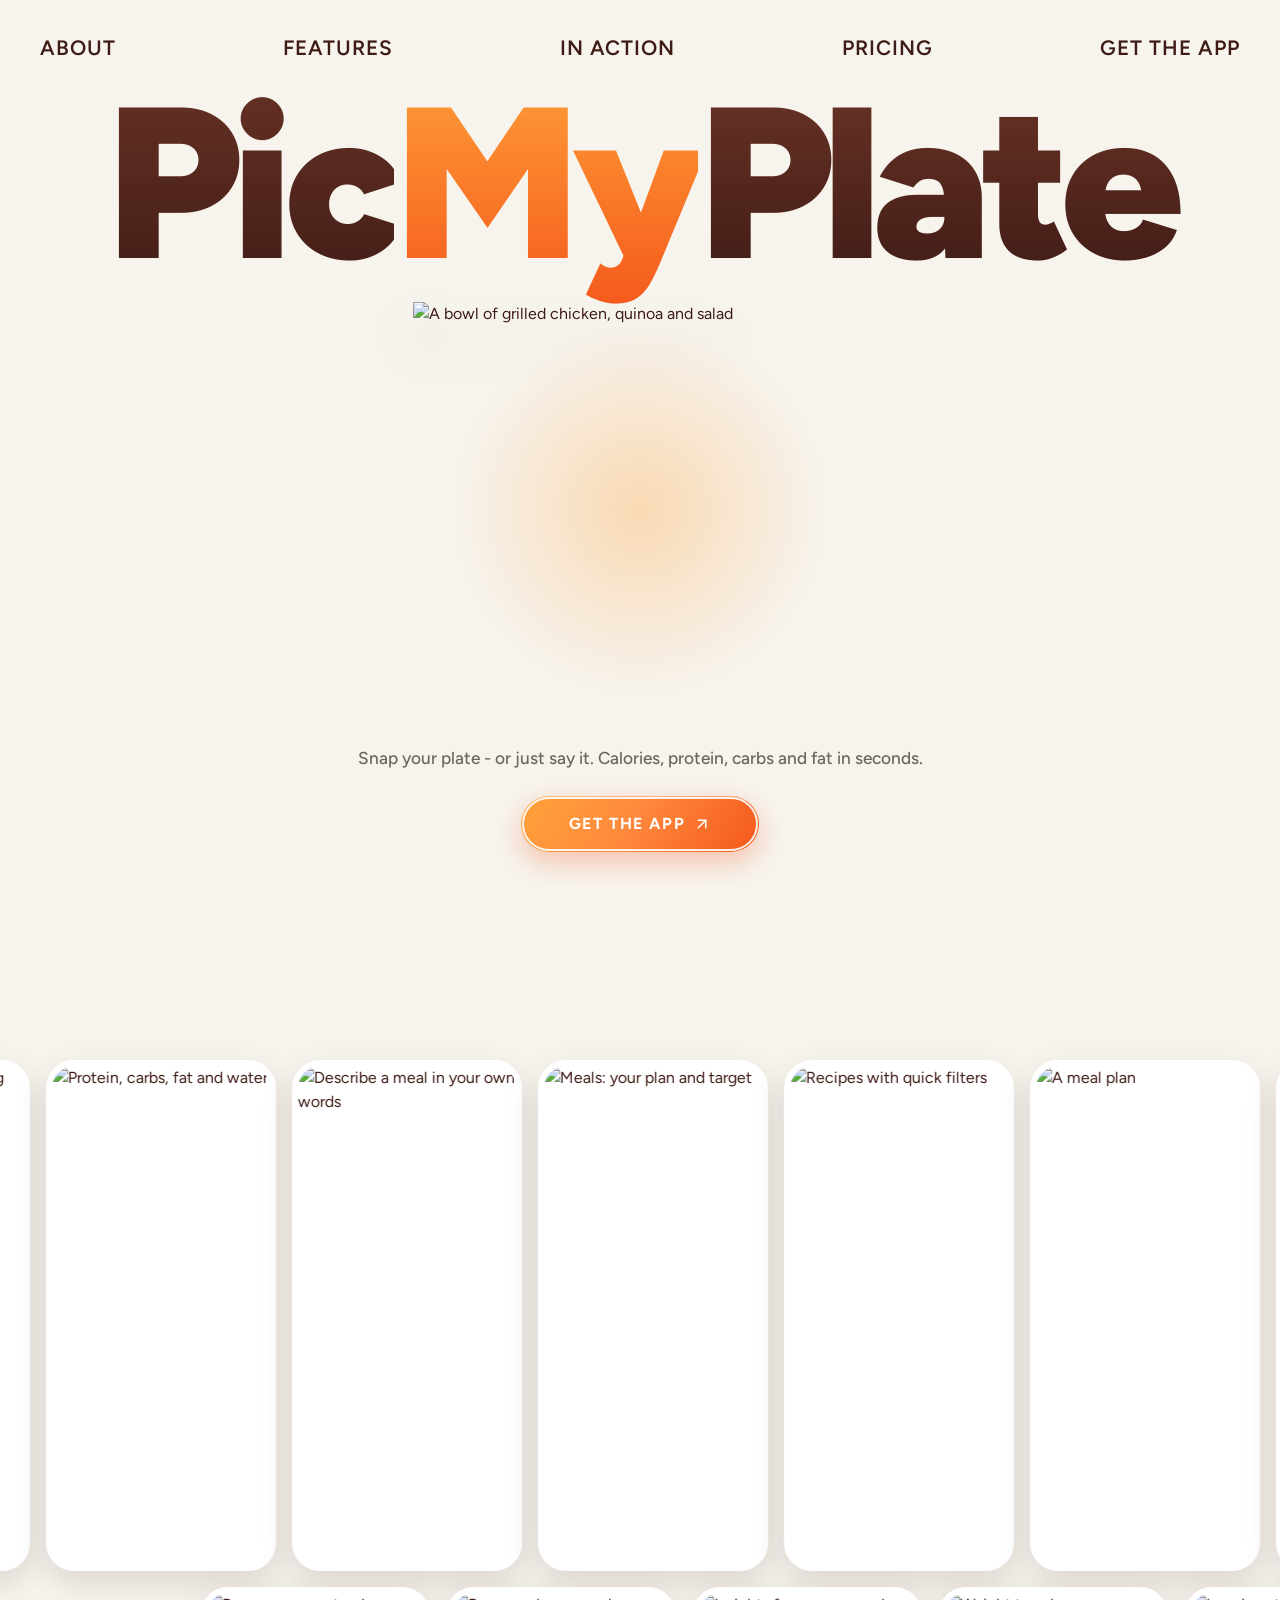
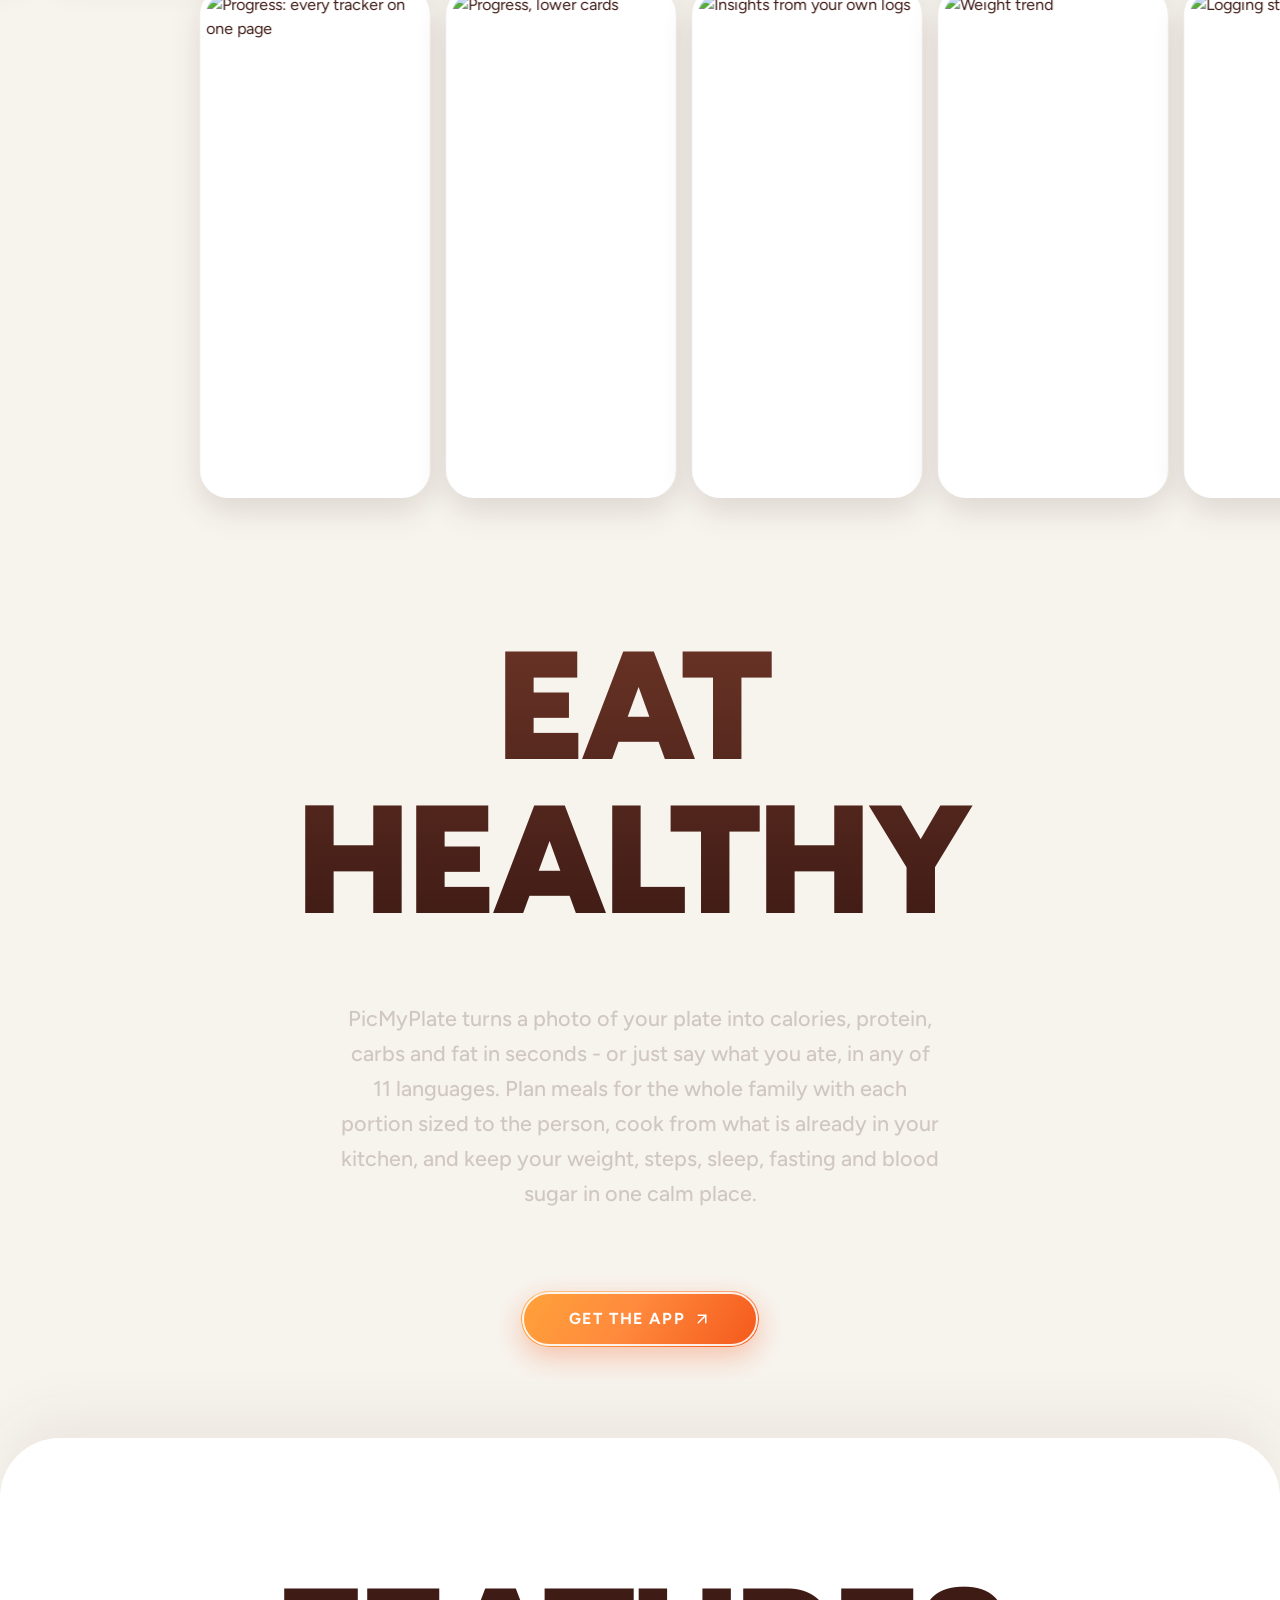
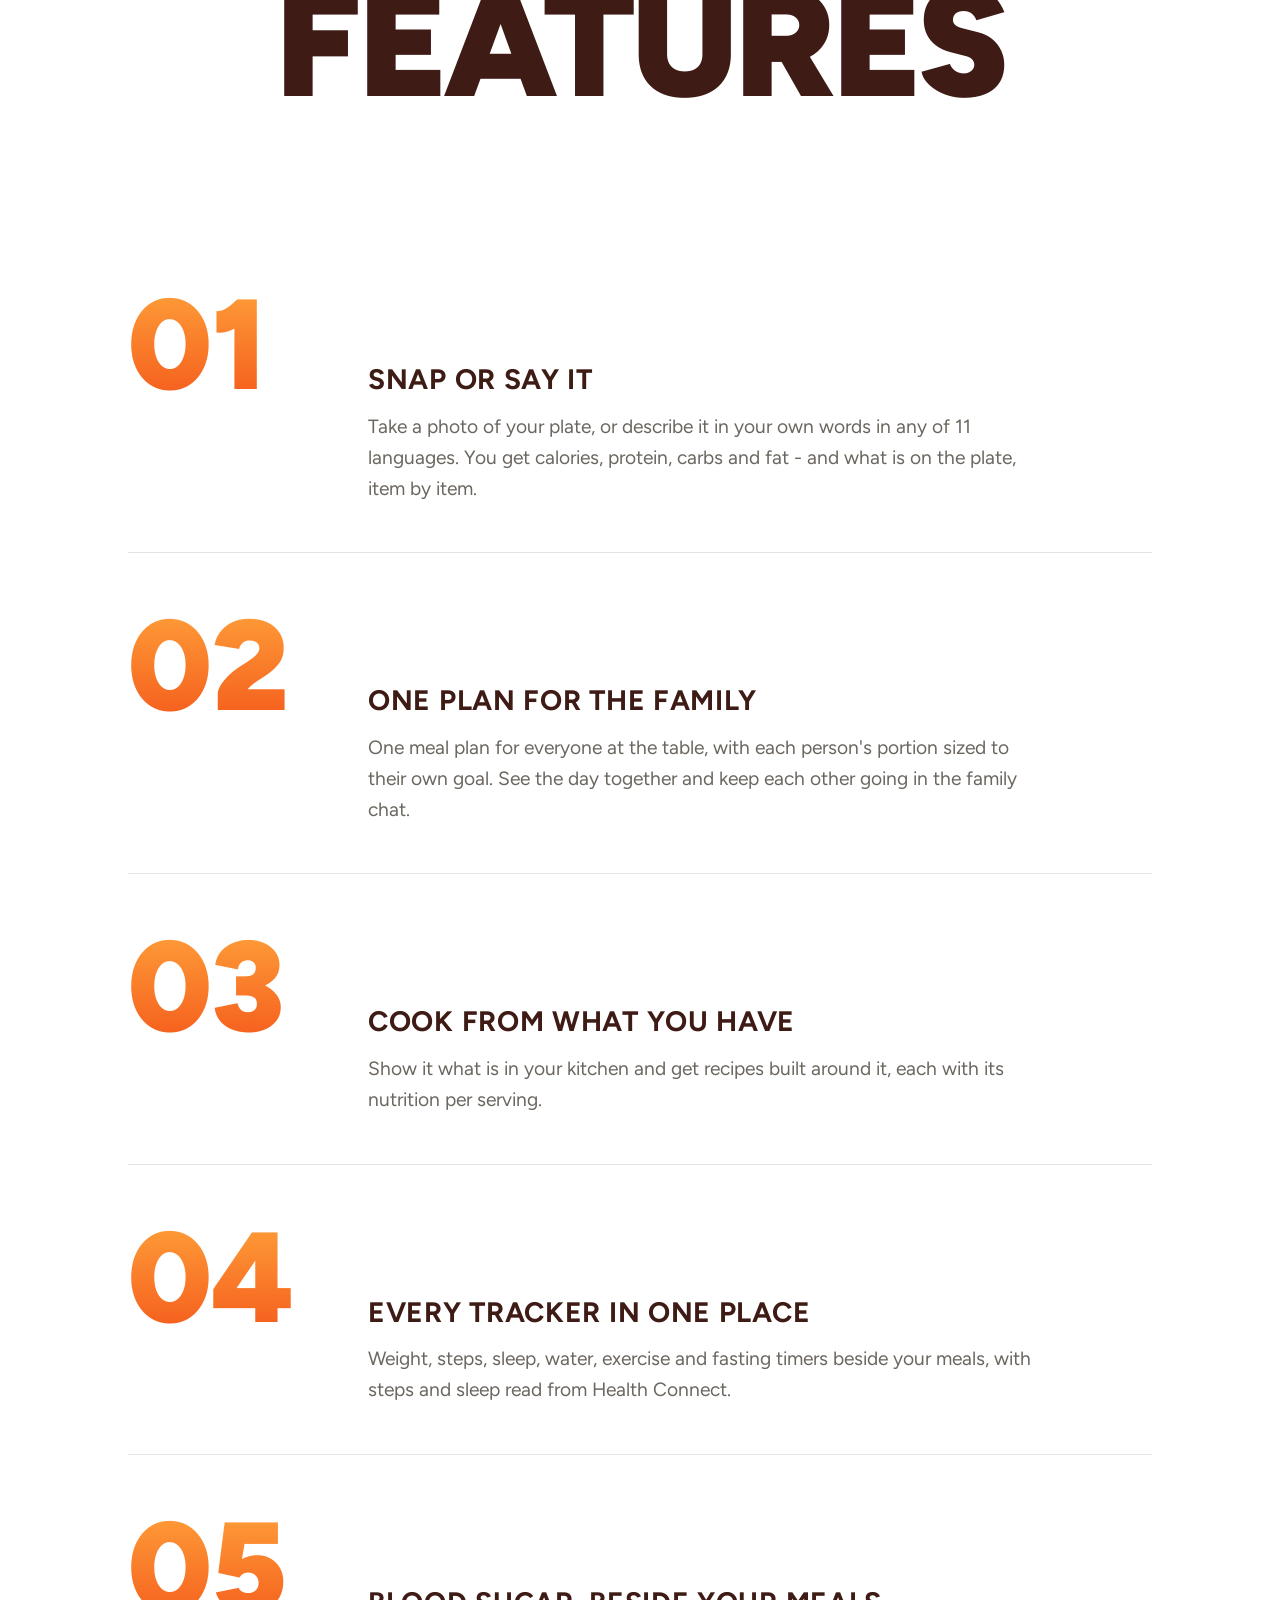
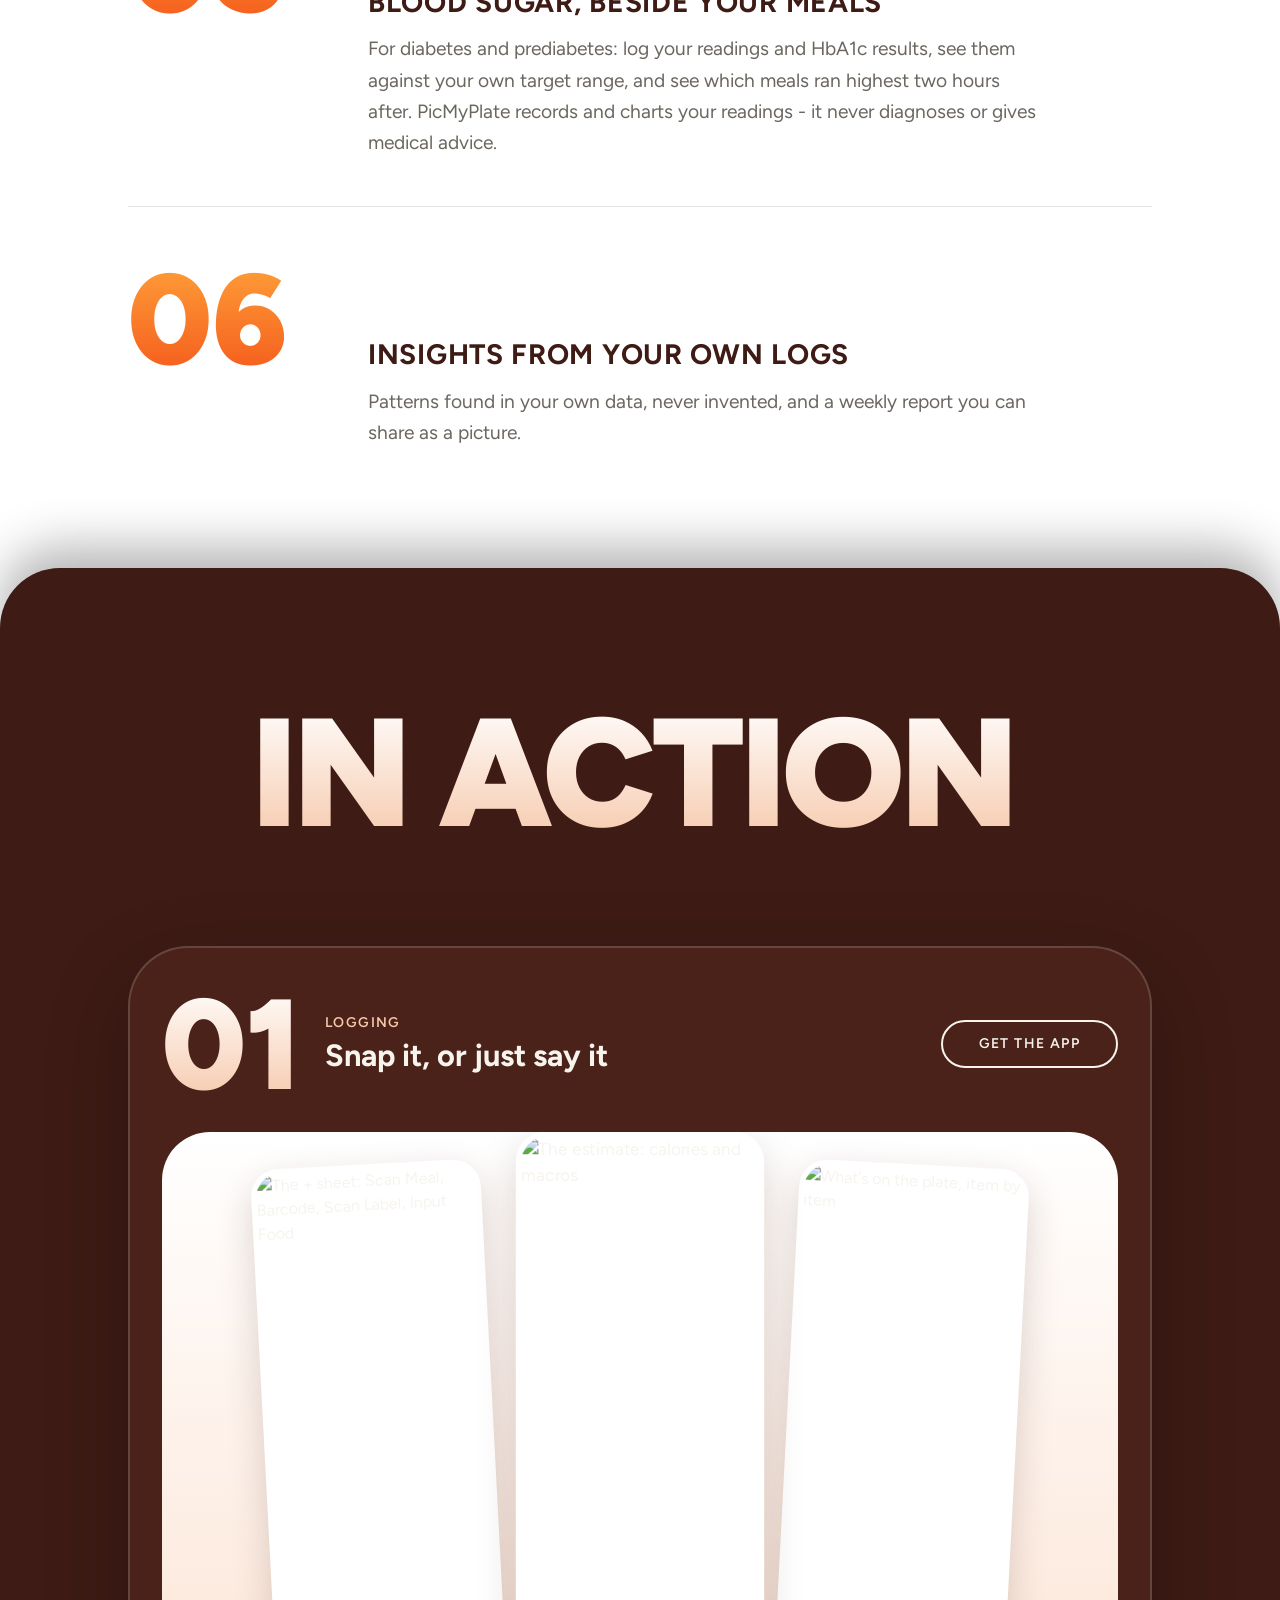
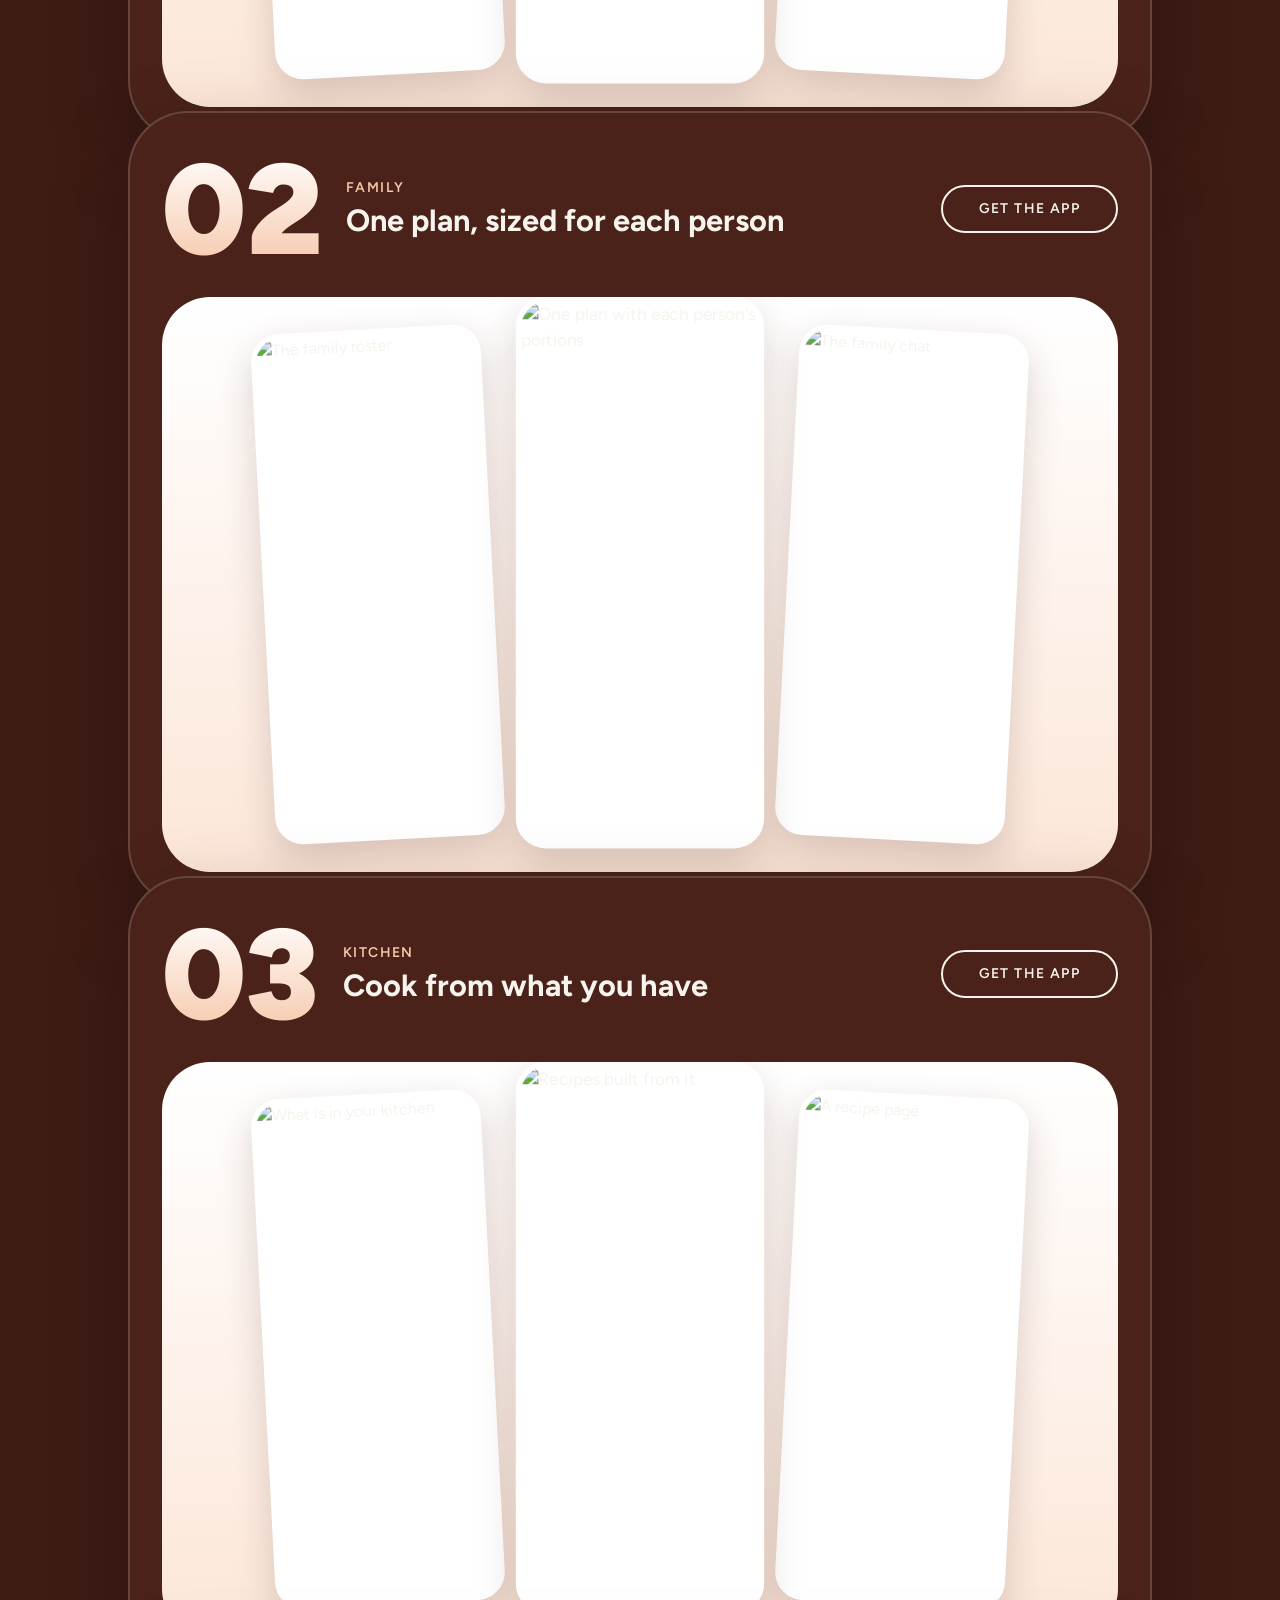
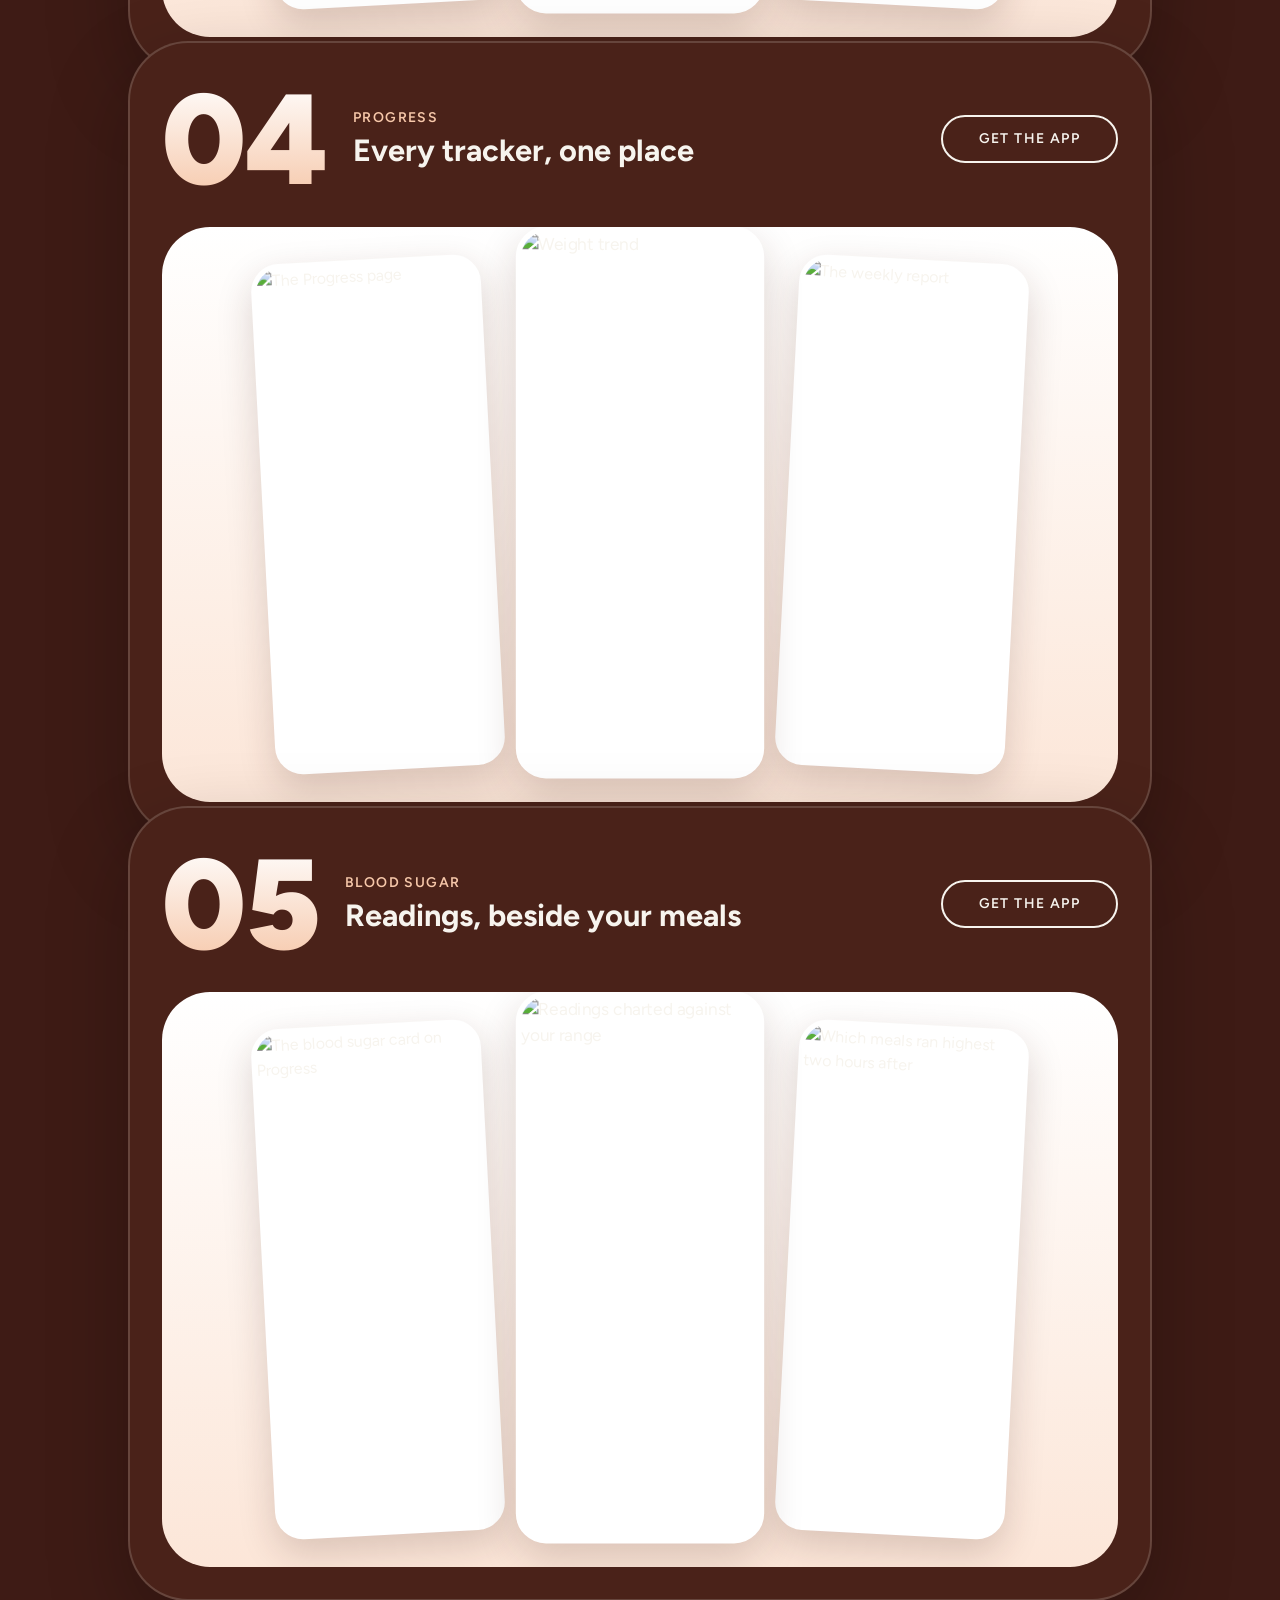
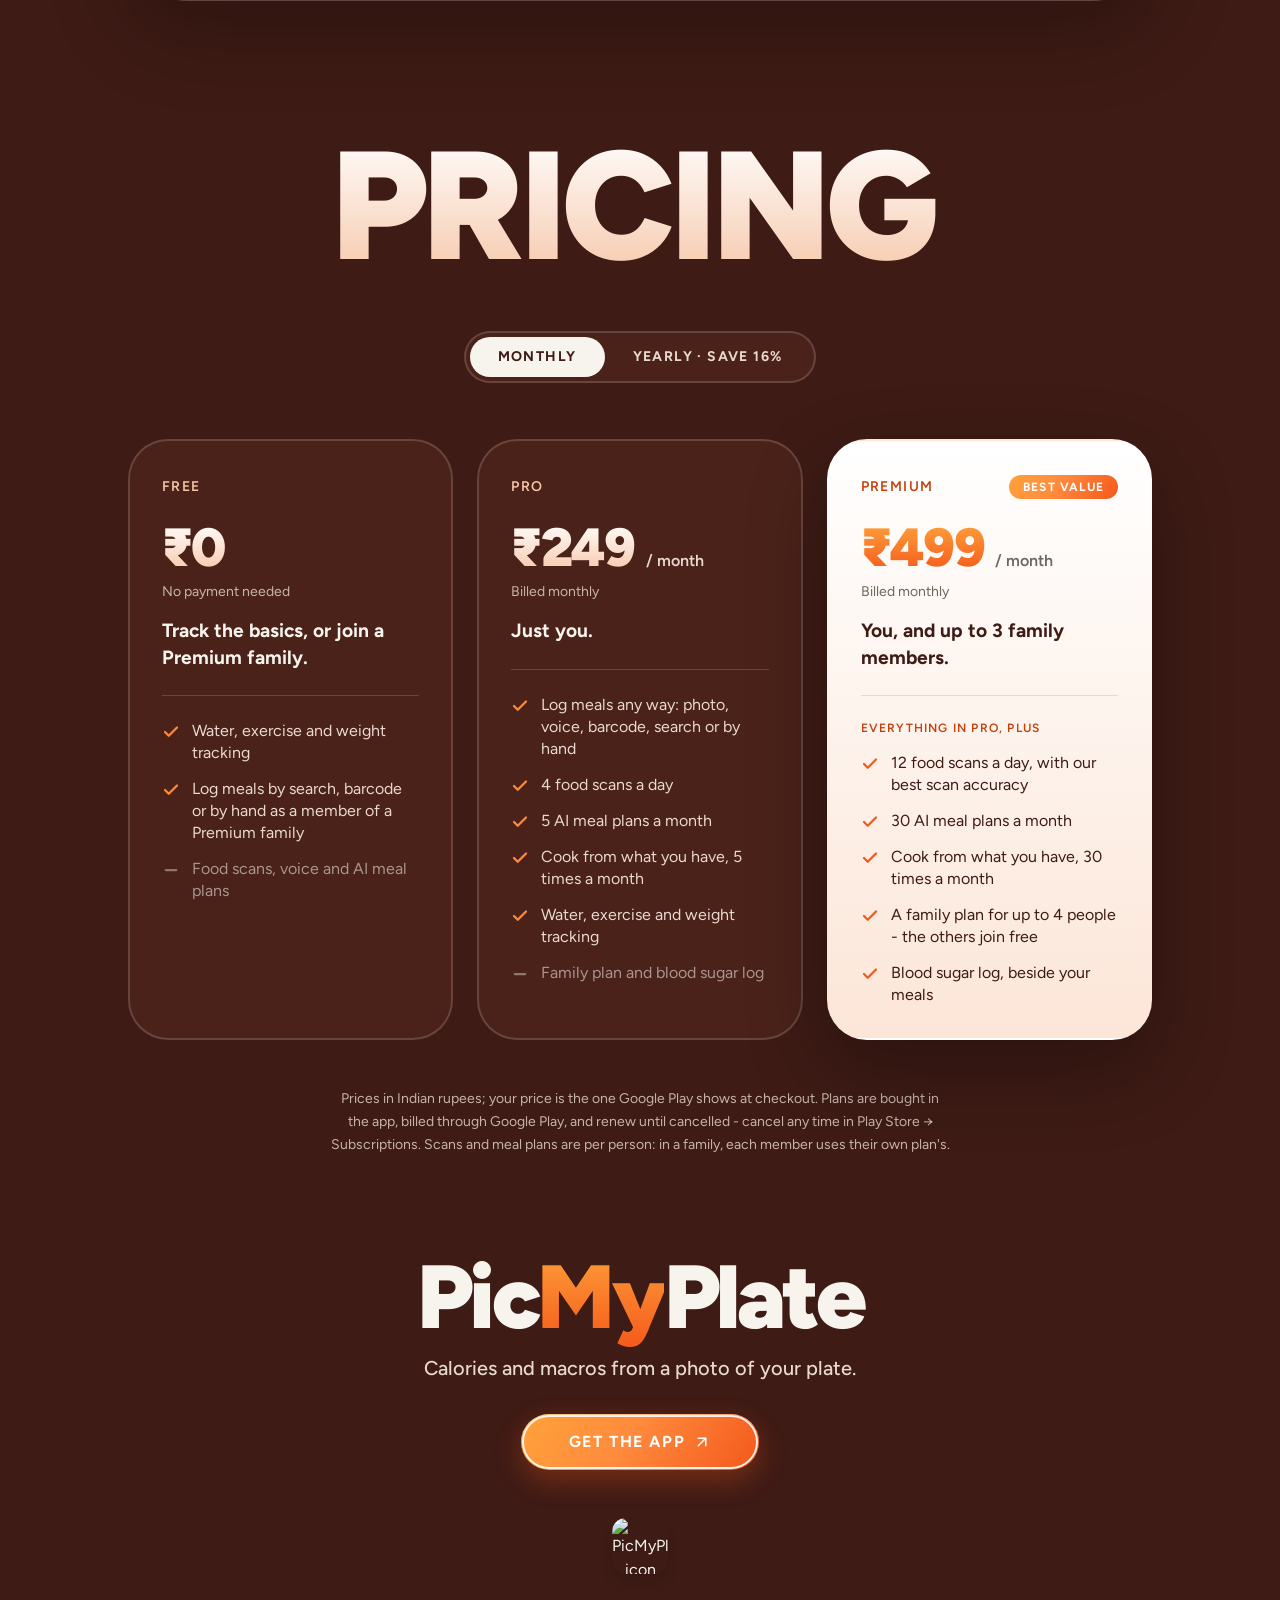
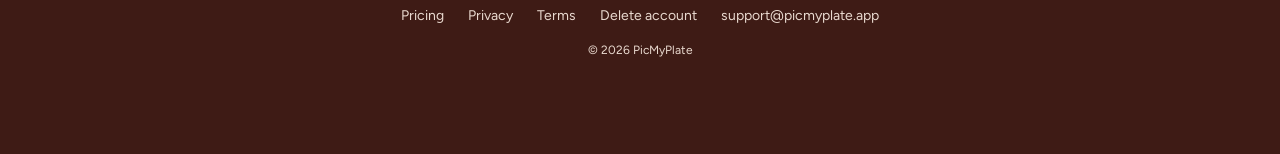
==== index.html @ b472dd7f "Home page: Pricing always opens on Monthly; no picture on the blood sugar feature The switch already" ====
<!doctype html>
<html lang="en">
  <head>
    <meta charset="UTF-8" />
    <meta name="viewport" content="width=device-width, initial-scale=1.0" />
    <title>PicMyPlate - calories and macros from a photo of your plate</title>
    <meta name="description" content="Calories, protein, carbs and fat from a photo of your plate - or just say what you ate. Family meal plans, cooking from what you have, and every tracker in one place." />
    <meta name="theme-color" content="#F7F4EE" />
    <link rel="icon" type="image/png" href="https://picmyplate.app/images/brand/favicon-64.png" />
    <link rel="apple-touch-icon" href="https://picmyplate.app/images/brand/icon-512.png" />

    <meta property="og:title" content="PicMyPlate" />
    <meta property="og:description" content="Calories, protein, carbs and fat from a photo of your plate - or just say what you ate. Family meal plans, cooking from what you have, and every tracker in one place." />
    <meta property="og:image" content="https://picmyplate.app/images/brand/og-image-1024x500.jpg" />
    <meta property="og:image:width" content="1024" />
    <meta property="og:image:height" content="500" />
    <meta property="og:image:alt" content="PicMyPlate - calories and macros from a photo of your plate" />
    <meta property="og:url" content="https://picmyplate.app/" />
    <meta property="og:type" content="website" />
    <meta name="twitter:card" content="summary_large_image" />
    <meta name="twitter:title" content="PicMyPlate" />
    <meta name="twitter:description" content="Calories, protein, carbs and fat from a photo of your plate - or just say what you ate. Family meal plans, cooking from what you have, and every tracker in one place." />
    <meta name="twitter:image" content="https://picmyplate.app/images/brand/og-image-1024x500.jpg" />

    <link rel="preconnect" href="https://fonts.googleapis.com" />
    <link rel="preconnect" href="https://fonts.gstatic.com" crossorigin />
    <link href="https://fonts.googleapis.com/css2?family=Figtree:ital,wght@0,400..900;1,400..900&display=swap" rel="stylesheet" />

    <script type="application/ld+json">
    {
      "@context": "https://schema.org",
      "@type": "WebApplication",
      "name": "PicMyPlate",
      "applicationCategory": "HealthApplication",
      "operatingSystem": "Android",
      "description": "Calories, protein, carbs and fat from a photo of your plate - or just say what you ate. Family meal plans, cooking from what you have, and every tracker in one place.",
      "offers": {
        "@type": "Offer",
        "price": "0",
        "priceCurrency": "USD"
      }
    }
    </script>
    <script type="module" crossorigin src="/assets/index-9Li0txfp.js"></script>
    <link rel="stylesheet" crossorigin href="/assets/index-BHKpfy8U.css">
  </head>
  <body class="bg-[#F7F4EE] text-[#3E1B15] selection:bg-[#FDEBE0] selection:text-[#C4400B] antialiased">
    <div id="root"></div>
  </body>
</html>
---- assets/index-BHKpfy8U.css ----
/*! tailwindcss v4.3.3 | MIT License | https://tailwindcss.com */
@layer properties{@supports (((-webkit-hyphens:none)) and (not (margin-trim:inline))) or ((-moz-orient:inline) and (not (color:rgb(from red r g b)))){*,:before,:after,::backdrop{--tw-translate-x:0;--tw-translate-y:0;--tw-translate-z:0;--tw-rotate-x:initial;--tw-rotate-y:initial;--tw-rotate-z:initial;--tw-skew-x:initial;--tw-skew-y:initial;--tw-divide-y-reverse:0;--tw-border-style:solid;--tw-leading:initial;--tw-font-weight:initial;--tw-tracking:initial;--tw-shadow:0 0 #0000;--tw-shadow-color:initial;--tw-shadow-alpha:100%;--tw-inset-shadow:0 0 #0000;--tw-inset-shadow-color:initial;--tw-inset-shadow-alpha:100%;--tw-ring-color:initial;--tw-ring-shadow:0 0 #0000;--tw-inset-ring-color:initial;--tw-inset-ring-shadow:0 0 #0000;--tw-ring-inset:initial;--tw-ring-offset-width:0px;--tw-ring-offset-color:#fff;--tw-ring-offset-shadow:0 0 #0000;--tw-outline-style:solid;--tw-blur:initial;--tw-brightness:initial;--tw-contrast:initial;--tw-grayscale:initial;--tw-hue-rotate:initial;--tw-invert:initial;--tw-opacity:initial;--tw-saturate:initial;--tw-sepia:initial;--tw-drop-shadow:initial;--tw-drop-shadow-color:initial;--tw-drop-shadow-alpha:100%;--tw-drop-shadow-size:initial;--tw-duration:initial;--tw-ease:initial}}}@layer theme{:root,:host{--font-sans:-apple-system, BlinkMacSystemFont, "Segoe UI", Roboto, "Helvetica Neue", "Noto Sans", Arial, sans-serif, "Apple Color Emoji", "Segoe UI Emoji", "Segoe UI Symbol", "Noto Color Emoji";--font-mono:ui-monospace, SFMono-Regular, Menlo, Monaco, Consolas, "Liberation Mono", "Courier New", monospace;--color-white:#fff;--spacing:.25rem;--container-md:28rem;--container-2xl:42rem;--container-4xl:56rem;--container-5xl:64rem;--text-xs:.75rem;--text-xs--line-height:calc(1 / .75);--text-sm:.875rem;--text-sm--line-height:calc(1.25 / .875);--text-base:1rem;--text-base--line-height:calc(1.5 / 1);--text-lg:1.125rem;--text-lg--line-height:calc(1.75 / 1.125);--text-xl:1.25rem;--text-xl--line-height:calc(1.75 / 1.25);--font-weight-normal:400;--font-weight-medium:500;--font-weight-semibold:600;--font-weight-bold:700;--font-weight-black:900;--tracking-wide:.025em;--tracking-wider:.05em;--tracking-widest:.1em;--leading-tight:1.25;--leading-snug:1.375;--leading-relaxed:1.625;--drop-shadow-2xl:0 25px 25px #00000026;--ease-in:cubic-bezier(.4, 0, 1, 1);--ease-out:cubic-bezier(0, 0, .2, 1);--ease-in-out:cubic-bezier(.4, 0, .2, 1);--default-transition-duration:.15s;--default-transition-timing-function:cubic-bezier(.4, 0, .2, 1);--default-font-family:var(--font-sans);--default-mono-font-family:var(--font-mono)}}@layer base{*,:after,:before,::backdrop{box-sizing:border-box;border:0 solid;margin:0;padding:0}::file-selector-button{box-sizing:border-box;border:0 solid;margin:0;padding:0}html,:host{-webkit-text-size-adjust:100%;tab-size:4;line-height:1.5;font-family:var(--default-font-family,-apple-system, BlinkMacSystemFont, "Segoe UI", Roboto, "Helvetica Neue", "Noto Sans", Arial, sans-serif, "Apple Color Emoji", "Segoe UI Emoji", "Segoe UI Symbol", "Noto Color Emoji");font-feature-settings:var(--default-font-feature-settings,normal);font-variation-settings:var(--default-font-variation-settings,normal);-webkit-tap-highlight-color:transparent}hr{height:0;color:inherit;border-top-width:1px}abbr:where([title]){-webkit-text-decoration:underline dotted;text-decoration:underline dotted}h1,h2,h3,h4,h5,h6{font-size:inherit;font-weight:inherit}a{color:inherit;-webkit-text-decoration:inherit;-webkit-text-decoration:inherit;-webkit-text-decoration:inherit;-webkit-text-decoration:inherit;text-decoration:inherit}b,strong{font-weight:bolder}code,kbd,samp,pre{font-family:var(--default-mono-font-family,ui-monospace, SFMono-Regular, Menlo, Monaco, Consolas, "Liberation Mono", "Courier New", monospace);font-feature-settings:var(--default-mono-font-feature-settings,normal);font-variation-settings:var(--default-mono-font-variation-settings,normal);font-size:1em}small{font-size:80%}sub,sup{vertical-align:baseline;font-size:75%;line-height:0;position:relative}sub{bottom:-.25em}sup{top:-.5em}table{text-indent:0;border-color:inherit;border-collapse:collapse}:-moz-focusring:where(:not(iframe)){outline:auto}progress{vertical-align:baseline}summary{display:list-item}ol,ul,menu{list-style:none}img,svg,video,canvas,audio,iframe,embed,object{vertical-align:middle;display:block}img,video{max-width:100%;height:auto}button,input,select,optgroup,textarea{font:inherit;font-feature-settings:inherit;font-variation-settings:inherit;letter-spacing:inherit;color:inherit;opacity:1;background-color:#0000;border-radius:0}::file-selector-button{font:inherit;font-feature-settings:inherit;font-variation-settings:inherit;letter-spacing:inherit;color:inherit;opacity:1;background-color:#0000;border-radius:0}:where(select:is([multiple],[size])) optgroup{font-weight:bolder}:where(select:is([multiple],[size])) optgroup option{padding-inline-start:20px}::file-selector-button{margin-inline-end:4px}::placeholder{opacity:1}@supports (not ((-webkit-appearance:-apple-pay-button))) or (contain-intrinsic-size:1px){::placeholder{color:currentColor}@supports (color:color-mix(in lab, red, red)){::placeholder{color:color-mix(in oklab, currentcolor 50%, transparent)}}}textarea{resize:vertical}::-webkit-search-decoration{-webkit-appearance:none}::-webkit-date-and-time-value{min-height:1lh;text-align:inherit}::-webkit-datetime-edit{display:inline-flex}::-webkit-datetime-edit-fields-wrapper{padding:0}::-webkit-datetime-edit{padding-block:0}::-webkit-datetime-edit-year-field{padding-block:0}::-webkit-datetime-edit-month-field{padding-block:0}::-webkit-datetime-edit-day-field{padding-block:0}::-webkit-datetime-edit-hour-field{padding-block:0}::-webkit-datetime-edit-minute-field{padding-block:0}::-webkit-datetime-edit-second-field{padding-block:0}::-webkit-datetime-edit-millisecond-field{padding-block:0}::-webkit-datetime-edit-meridiem-field{padding-block:0}::-webkit-calendar-picker-indicator{line-height:1}:-moz-ui-invalid{box-shadow:none}button,input:where([type=button],[type=reset],[type=submit]){appearance:button}::file-selector-button{appearance:button}::-webkit-inner-spin-button{height:auto}::-webkit-outer-spin-button{height:auto}[hidden]:where(:not([hidden=until-found])){display:none!important}:root{--sand:#f7f4ee;--card:#fff;--ink:#3e1b15;--ink-2:#6b665f;--orange:#ff724c;--orange-ink:#c4400b;--btn-from:#ffa23a;--btn-to:#f4581b;--peach:#fdebe0;--peach-2:#fce6d8;--cocoa:#3e1b15;--cocoa-2:#4a2219;--cream:#f7f4ee;--cream-2:#e9d9cf;font-family:Figtree,sans-serif}*,:before,:after{box-sizing:border-box;margin:0;padding:0}html,body,#root{color:#3e1b15;scroll-behavior:smooth;background-color:#f7f4ee;font-family:Figtree,-apple-system,BlinkMacSystemFont,Segoe UI,Roboto,sans-serif;overflow-x:clip}}@layer components;@layer utilities{.pointer-events-none{pointer-events:none}.invisible{visibility:hidden}.visible{visibility:visible}.absolute{position:absolute}.fixed{position:fixed}.relative{position:relative}.sticky{position:sticky}.inset-0{inset:0}.top-1\/2{top:50%}.top-\[5\%\]{top:5%}.right-\[1\%\]{right:1%}.right-\[3\%\]{right:3%}.bottom-\[8\%\]{bottom:8%}.left-1\/2{left:50%}.left-\[1\%\]{left:1%}.left-\[3\%\]{left:3%}.z-0{z-index:0}.z-10{z-index:10}.z-20{z-index:20}.z-30{z-index:30}.mx-auto{margin-inline:auto}.my-6{margin-block:calc(var(--spacing) * 6)}.my-auto{margin-block:auto}.-mt-10{margin-top:calc(var(--spacing) * -10)}.mt-2{margin-top:calc(var(--spacing) * 2)}.mt-3{margin-top:calc(var(--spacing) * 3)}.mt-4{margin-top:calc(var(--spacing) * 4)}.mt-5{margin-top:calc(var(--spacing) * 5)}.mt-7{margin-top:calc(var(--spacing) * 7)}.mt-8{margin-top:calc(var(--spacing) * 8)}.mt-10{margin-top:calc(var(--spacing) * 10)}.mt-12{margin-top:calc(var(--spacing) * 12)}.mt-\[3px\]{margin-top:3px}.-mr-\[0\.16em\]{margin-right:-.16em}.mb-4{margin-bottom:calc(var(--spacing) * 4)}.mb-10{margin-bottom:calc(var(--spacing) * 10)}.mb-14{margin-bottom:calc(var(--spacing) * 14)}.mb-16{margin-bottom:calc(var(--spacing) * 16)}.block{display:block}.contents{display:contents}.flex{display:flex}.grid{display:grid}.hidden{display:none}.inline{display:inline}.inline-block{display:inline-block}.inline-flex{display:inline-flex}.aspect-\[9\/20\]{aspect-ratio:9/20}.aspect-square{aspect-ratio:1}.h-14{height:calc(var(--spacing) * 14)}.h-\[85vh\]{height:85vh}.h-auto{height:auto}.h-full{height:100%}.h-px{height:1px}.h-screen{height:100vh}.max-h-\[46vh\]{max-height:46vh}.max-h-\[880px\]{max-height:880px}.min-h-0{min-height:0}.min-h-\[1\.25rem\]{min-height:1.25rem}.min-h-\[28px\]{min-height:28px}.min-h-\[580px\]{min-height:580px}.min-h-\[clamp\(580px\,85vh\,880px\)\]{min-height:clamp(580px,85vh,880px)}.min-h-screen{min-height:100vh}.w-14{width:calc(var(--spacing) * 14)}.w-24{width:calc(var(--spacing) * 24)}.w-\[30\%\]{width:30%}.w-\[72px\]{width:72px}.w-\[110px\]{width:110px}.w-\[120\%\]{width:120%}.w-\[140px\]{width:140px}.w-\[170px\]{width:170px}.w-auto{width:auto}.w-full{width:100%}.w-max{width:max-content}.max-w-2xl{max-width:var(--container-2xl)}.max-w-4xl{max-width:var(--container-4xl)}.max-w-5xl{max-width:var(--container-5xl)}.max-w-\[22rem\]{max-width:22rem}.max-w-\[230px\]{max-width:230px}.max-w-\[520px\]{max-width:520px}.max-w-\[600px\]{max-width:600px}.max-w-md{max-width:var(--container-md)}.min-w-0{min-width:0}.flex-1{flex:1}.flex-none{flex:none}.shrink-0{flex-shrink:0}.-translate-x-1\/2{--tw-translate-x:calc(calc(1 / 2 * 100%) * -1);translate:var(--tw-translate-x) var(--tw-translate-y)}.-translate-y-1\/2{--tw-translate-y:calc(calc(1 / 2 * 100%) * -1);translate:var(--tw-translate-x) var(--tw-translate-y)}.-translate-y-3{--tw-translate-y:calc(var(--spacing) * -3);translate:var(--tw-translate-x) var(--tw-translate-y)}.scale-\[1\.08\]{scale:1.08}.-rotate-3{rotate:-3deg}.rotate-3{rotate:3deg}.transform{transform:var(--tw-rotate-x,) var(--tw-rotate-y,) var(--tw-rotate-z,) var(--tw-skew-x,) var(--tw-skew-y,)}.resize{resize:both}.scroll-mt-8{scroll-margin-top:calc(var(--spacing) * 8)}.grid-cols-1{grid-template-columns:repeat(1,minmax(0,1fr))}.flex-col{flex-direction:column}.flex-wrap{flex-wrap:wrap}.items-baseline{align-items:baseline}.items-center{align-items:center}.items-end{align-items:flex-end}.items-start{align-items:flex-start}.items-stretch{align-items:stretch}.justify-between{justify-content:space-between}.justify-center{justify-content:center}.gap-1{gap:var(--spacing)}.gap-2{gap:calc(var(--spacing) * 2)}.gap-2\.5{gap:calc(var(--spacing) * 2.5)}.gap-3{gap:calc(var(--spacing) * 3)}.gap-3\.5{gap:calc(var(--spacing) * 3.5)}.gap-4{gap:calc(var(--spacing) * 4)}.gap-5{gap:calc(var(--spacing) * 5)}.gap-x-2{column-gap:calc(var(--spacing) * 2)}.gap-x-6{column-gap:calc(var(--spacing) * 6)}.gap-y-2{row-gap:calc(var(--spacing) * 2)}:where(.divide-y>:not(:last-child)){--tw-divide-y-reverse:0;border-bottom-style:var(--tw-border-style);border-top-style:var(--tw-border-style);border-top-width:calc(1px * var(--tw-divide-y-reverse));border-bottom-width:calc(1px * calc(1 - var(--tw-divide-y-reverse)))}:where(.divide-\[rgba\(62\,27\,21\,0\.12\)\]>:not(:last-child)){border-color:#3e1b151f}.overflow-hidden{overflow:hidden}.overflow-x-clip{overflow-x:clip}.rounded{border-radius:.25rem}.rounded-\[14px\]{border-radius:14px}.rounded-\[22px\]{border-radius:22px}.rounded-\[28px\]{border-radius:28px}.rounded-\[32px\]{border-radius:32px}.rounded-\[40px\]{border-radius:40px}.rounded-full{border-radius:2147483647px}.rounded-t-\[40px\]{border-top-left-radius:40px;border-top-right-radius:40px}.border-2{border-style:var(--tw-border-style);border-width:2px}.border-\[5px\]{border-style:var(--tw-border-style);border-width:5px}.border-\[6px\]{border-style:var(--tw-border-style);border-width:6px}.border-\[\#F7F4EE\]{border-color:#f7f4ee}.border-\[\#F7F4EE\]\/16{border-color:oklab(96.7806% .000812173 .00855023/.16)}.border-transparent{border-color:#0000}.border-white{border-color:var(--color-white)}.bg-\[\#3E1B15\]{background-color:#3e1b15}.bg-\[\#4A2219\]{background-color:#4a2219}.bg-\[\#F7F4EE\]{background-color:#f7f4ee}.bg-\[\#F7F4EE\]\/16{background-color:oklab(96.7806% .000812173 .00855023/.16)}.bg-\[rgba\(62\,27\,21\,0\.12\)\]{background-color:#3e1b151f}.bg-white{background-color:var(--color-white)}.object-contain{object-fit:contain}.object-cover{object-fit:cover}.object-top{object-position:top}.p-1{padding:var(--spacing)}.p-4{padding:calc(var(--spacing) * 4)}.p-6{padding:calc(var(--spacing) * 6)}.px-3{padding-inline:calc(var(--spacing) * 3)}.px-3\.5{padding-inline:calc(var(--spacing) * 3.5)}.px-4{padding-inline:calc(var(--spacing) * 4)}.px-5{padding-inline:calc(var(--spacing) * 5)}.px-6{padding-inline:calc(var(--spacing) * 6)}.px-7{padding-inline:calc(var(--spacing) * 7)}.px-9{padding-inline:calc(var(--spacing) * 9)}.py-1{padding-block:var(--spacing)}.py-2\.5{padding-block:calc(var(--spacing) * 2.5)}.py-3\.5{padding-block:calc(var(--spacing) * 3.5)}.py-8{padding-block:calc(var(--spacing) * 8)}.py-20{padding-block:calc(var(--spacing) * 20)}.pt-2{padding-top:calc(var(--spacing) * 2)}.pt-6{padding-top:calc(var(--spacing) * 6)}.pt-20{padding-top:calc(var(--spacing) * 20)}.pt-24{padding-top:calc(var(--spacing) * 24)}.pr-\[0\.1em\]{padding-right:.1em}.pr-\[0\.06em\]{padding-right:.06em}.pr-\[0\.16em\]{padding-right:.16em}.pb-8{padding-bottom:calc(var(--spacing) * 8)}.pb-10{padding-bottom:calc(var(--spacing) * 10)}.pb-12{padding-bottom:calc(var(--spacing) * 12)}.text-center{text-align:center}.text-base{font-size:var(--text-base);line-height:var(--tw-leading,var(--text-base--line-height))}.text-sm{font-size:var(--text-sm);line-height:var(--tw-leading,var(--text-sm--line-height))}.text-xs{font-size:var(--text-xs);line-height:var(--tw-leading,var(--text-xs--line-height))}.text-\[11px\]{font-size:11px}.text-\[15px\]{font-size:15px}.leading-none{--tw-leading:1;line-height:1}.leading-relaxed{--tw-leading:var(--leading-relaxed);line-height:var(--leading-relaxed)}.leading-snug{--tw-leading:var(--leading-snug);line-height:var(--leading-snug)}.leading-tight{--tw-leading:var(--leading-tight);line-height:var(--leading-tight)}.font-black{--tw-font-weight:var(--font-weight-black);font-weight:var(--font-weight-black)}.font-bold{--tw-font-weight:var(--font-weight-bold);font-weight:var(--font-weight-bold)}.font-medium{--tw-font-weight:var(--font-weight-medium);font-weight:var(--font-weight-medium)}.font-normal{--tw-font-weight:var(--font-weight-normal);font-weight:var(--font-weight-normal)}.font-semibold{--tw-font-weight:var(--font-weight-semibold);font-weight:var(--font-weight-semibold)}.tracking-\[-0\.03em\]{--tw-tracking:-.03em;letter-spacing:-.03em}.tracking-\[-0\.04em\]{--tw-tracking:-.04em;letter-spacing:-.04em}.tracking-wide{--tw-tracking:var(--tracking-wide);letter-spacing:var(--tracking-wide)}.tracking-wider{--tw-tracking:var(--tracking-wider);letter-spacing:var(--tracking-wider)}.tracking-widest{--tw-tracking:var(--tracking-widest);letter-spacing:var(--tracking-widest)}.text-balance{text-wrap:balance}.whitespace-nowrap{white-space:nowrap}.text-\[\#3E1B15\]{color:#3e1b15}.text-\[\#6B665F\]{color:#6b665f}.text-\[\#C4400B\]{color:#c4400b}.text-\[\#E9D9CF\]{color:#e9d9cf}.text-\[\#E9D9CF\]\/80{color:oklab(89.5483% .0130306 .0181441/.8)}.text-\[\#F6C7A9\]{color:#f6c7a9}.text-\[\#F7F4EE\]{color:#f7f4ee}.text-\[\#F7F4EE\]\/40{color:oklab(96.7806% .000812173 .00855023/.4)}.text-\[\#F7F4EE\]\/55{color:oklab(96.7806% .000812173 .00855023/.55)}.text-\[\#F4581B\]{color:#f4581b}.text-\[\#FF8A3D\]{color:#ff8a3d}.text-white{color:var(--color-white)}.uppercase{text-transform:uppercase}.antialiased{-webkit-font-smoothing:antialiased;-moz-osx-font-smoothing:grayscale}.opacity-100{opacity:1}.shadow-\[0_-20px_50px_rgba\(0\,0\,0\,0\.3\)\]{--tw-shadow:0 -20px 50px var(--tw-shadow-color,#0000004d);box-shadow:var(--tw-inset-shadow), var(--tw-inset-ring-shadow), var(--tw-ring-offset-shadow), var(--tw-ring-shadow), var(--tw-shadow)}.shadow-\[0_-24px_60px_rgba\(62\,27\,21\,0\.06\)\]{--tw-shadow:0 -24px 60px var(--tw-shadow-color,#3e1b150f);box-shadow:var(--tw-inset-shadow), var(--tw-inset-ring-shadow), var(--tw-ring-offset-shadow), var(--tw-ring-shadow), var(--tw-shadow)}.shadow-\[0_12px_32px_rgba\(62\,27\,21\,0\.14\)\]{--tw-shadow:0 12px 32px var(--tw-shadow-color,#3e1b1524);box-shadow:var(--tw-inset-shadow), var(--tw-inset-ring-shadow), var(--tw-ring-offset-shadow), var(--tw-ring-shadow), var(--tw-shadow)}.shadow-\[0_14px_36px_rgba\(62\,27\,21\,0\.18\)\]{--tw-shadow:0 14px 36px var(--tw-shadow-color,#3e1b152e);box-shadow:var(--tw-inset-shadow), var(--tw-inset-ring-shadow), var(--tw-ring-offset-shadow), var(--tw-ring-shadow), var(--tw-shadow)}.shadow-\[0_30px_80px_rgba\(0\,0\,0\,0\.3\)\]{--tw-shadow:0 30px 80px var(--tw-shadow-color,#0000004d);box-shadow:var(--tw-inset-shadow), var(--tw-inset-ring-shadow), var(--tw-ring-offset-shadow), var(--tw-ring-shadow), var(--tw-shadow)}.shadow-\[0_30px_80px_rgba\(0\,0\,0\,0\.25\)\]{--tw-shadow:0 30px 80px var(--tw-shadow-color,#00000040);box-shadow:var(--tw-inset-shadow), var(--tw-inset-ring-shadow), var(--tw-ring-offset-shadow), var(--tw-ring-shadow), var(--tw-shadow)}.shadow-lg{--tw-shadow:0 10px 15px -3px var(--tw-shadow-color,#0000001a), 0 4px 6px -4px var(--tw-shadow-color,#0000001a);box-shadow:var(--tw-inset-shadow), var(--tw-inset-ring-shadow), var(--tw-ring-offset-shadow), var(--tw-ring-shadow), var(--tw-shadow)}.outline{outline-style:var(--tw-outline-style);outline-width:1px}.outline-2{outline-style:var(--tw-outline-style);outline-width:2px}.-outline-offset-\[3px\]{outline-offset:calc(3px * -1)}.outline-white\/90{outline-color:#ffffffe6}@supports (color:color-mix(in lab, red, red)){.outline-white\/90{outline-color:color-mix(in oklab, var(--color-white) 90%, transparent)}}.blur{--tw-blur:blur(8px);filter:var(--tw-blur,) var(--tw-brightness,) var(--tw-contrast,) var(--tw-grayscale,) var(--tw-hue-rotate,) var(--tw-invert,) var(--tw-saturate,) var(--tw-sepia,) var(--tw-drop-shadow,)}.drop-shadow{--tw-drop-shadow-size:drop-shadow(0 1px 2px var(--tw-drop-shadow-color,#0000001a)) drop-shadow(0 1px 1px var(--tw-drop-shadow-color,#0000000f));--tw-drop-shadow:drop-shadow(0 1px 2px #0000001a) drop-shadow(0 1px 1px #0000000f);filter:var(--tw-blur,) var(--tw-brightness,) var(--tw-contrast,) var(--tw-grayscale,) var(--tw-hue-rotate,) var(--tw-invert,) var(--tw-saturate,) var(--tw-sepia,) var(--tw-drop-shadow,)}.drop-shadow-2xl{--tw-drop-shadow-size:drop-shadow(0 25px 25px var(--tw-drop-shadow-color,#00000026));--tw-drop-shadow:drop-shadow(var(--drop-shadow-2xl));filter:var(--tw-blur,) var(--tw-brightness,) var(--tw-contrast,) var(--tw-grayscale,) var(--tw-hue-rotate,) var(--tw-invert,) var(--tw-saturate,) var(--tw-sepia,) var(--tw-drop-shadow,)}.filter{filter:var(--tw-blur,) var(--tw-brightness,) var(--tw-contrast,) var(--tw-grayscale,) var(--tw-hue-rotate,) var(--tw-invert,) var(--tw-saturate,) var(--tw-sepia,) var(--tw-drop-shadow,)}.filter\!{filter:var(--tw-blur,) var(--tw-brightness,) var(--tw-contrast,) var(--tw-grayscale,) var(--tw-hue-rotate,) var(--tw-invert,) var(--tw-saturate,) var(--tw-sepia,) var(--tw-drop-shadow,)!important}.transition{transition-property:color,background-color,border-color,outline-color,text-decoration-color,fill,stroke,--tw-gradient-from,--tw-gradient-via,--tw-gradient-to,opacity,box-shadow,transform,translate,scale,rotate,filter,-webkit-backdrop-filter,backdrop-filter,display,content-visibility,overlay,pointer-events;transition-timing-function:var(--tw-ease,var(--default-transition-timing-function));transition-duration:var(--tw-duration,var(--default-transition-duration))}.transition-all{transition-property:all;transition-timing-function:var(--tw-ease,var(--default-transition-timing-function));transition-duration:var(--tw-duration,var(--default-transition-duration))}.transition-colors{transition-property:color,background-color,border-color,outline-color,text-decoration-color,fill,stroke,--tw-gradient-from,--tw-gradient-via,--tw-gradient-to;transition-timing-function:var(--tw-ease,var(--default-transition-timing-function));transition-duration:var(--tw-duration,var(--default-transition-duration))}.transition-transform{transition-property:transform,translate,scale,rotate;transition-timing-function:var(--tw-ease,var(--default-transition-timing-function));transition-duration:var(--tw-duration,var(--default-transition-duration))}.duration-200{--tw-duration:.2s;transition-duration:.2s}.ease-in{--tw-ease:var(--ease-in);transition-timing-function:var(--ease-in)}.ease-in-out{--tw-ease:var(--ease-in-out);transition-timing-function:var(--ease-in-out)}.ease-out{--tw-ease:var(--ease-out);transition-timing-function:var(--ease-out)}.select-none{-webkit-user-select:none;user-select:none}.select-text{-webkit-user-select:text;user-select:text}@media (hover:hover){.group-hover\:translate-x-0\.5:is(:where(.group):hover *){--tw-translate-x:calc(var(--spacing) * .5);translate:var(--tw-translate-x) var(--tw-translate-y)}.group-hover\:-translate-y-0\.5:is(:where(.group):hover *){--tw-translate-y:calc(var(--spacing) * -.5);translate:var(--tw-translate-x) var(--tw-translate-y)}}.selection\:bg-\[\#FDEBE0\] ::selection{background-color:#fdebe0}.selection\:bg-\[\#FDEBE0\]::selection{background-color:#fdebe0}.selection\:text-\[\#C4400B\] ::selection{color:#c4400b}.selection\:text-\[\#C4400B\]::selection{color:#c4400b}@media (hover:hover){.hover\:-translate-y-0\.5:hover{--tw-translate-y:calc(var(--spacing) * -.5);translate:var(--tw-translate-x) var(--tw-translate-y)}.hover\:rotate-0:hover{rotate:0deg}.hover\:bg-\[\#F7F4EE\]\/10:hover{background-color:oklab(96.7806% .000812173 .00855023/.1)}.hover\:text-\[\#C4400B\]:hover{color:#c4400b}.hover\:text-white:hover{color:var(--color-white)}.hover\:shadow-\[0_14px_34px_rgba\(244\,88\,27\,0\.42\)\]:hover{--tw-shadow:0 14px 34px var(--tw-shadow-color,#f4581b6b);box-shadow:var(--tw-inset-shadow), var(--tw-inset-ring-shadow), var(--tw-ring-offset-shadow), var(--tw-ring-shadow), var(--tw-shadow)}}.active\:scale-\[0\.98\]:active{scale:.98}@media (width>=40rem){.sm\:right-\[2\%\]{right:2%}.sm\:right-\[6\%\]{right:6%}.sm\:left-\[2\%\]{left:2%}.sm\:left-\[6\%\]{left:6%}.sm\:-mt-12{margin-top:calc(var(--spacing) * -12)}.sm\:mt-3{margin-top:calc(var(--spacing) * 3)}.sm\:mt-12{margin-top:calc(var(--spacing) * 12)}.sm\:mb-6{margin-bottom:calc(var(--spacing) * 6)}.sm\:mb-12{margin-bottom:calc(var(--spacing) * 12)}.sm\:mb-14{margin-bottom:calc(var(--spacing) * 14)}.sm\:mb-16{margin-bottom:calc(var(--spacing) * 16)}.sm\:mb-20{margin-bottom:calc(var(--spacing) * 20)}.sm\:block{display:block}.sm\:inline{display:inline}.sm\:w-32{width:calc(var(--spacing) * 32)}.sm\:w-\[150px\]{width:150px}.sm\:w-\[190px\]{width:190px}.sm\:w-\[200px\]{width:200px}.sm\:max-w-\[30rem\]{max-width:30rem}.sm\:flex-row{flex-direction:row}.sm\:items-baseline{align-items:baseline}.sm\:gap-3{gap:calc(var(--spacing) * 3)}.sm\:gap-5{gap:calc(var(--spacing) * 5)}.sm\:gap-6{gap:calc(var(--spacing) * 6)}.sm\:gap-10{gap:calc(var(--spacing) * 10)}.sm\:rounded-\[28px\]{border-radius:28px}.sm\:rounded-\[40px\]{border-radius:40px}.sm\:rounded-\[50px\]{border-radius:50px}.sm\:rounded-t-\[50px\]{border-top-left-radius:50px;border-top-right-radius:50px}.sm\:p-6{padding:calc(var(--spacing) * 6)}.sm\:p-8{padding:calc(var(--spacing) * 8)}.sm\:px-6{padding-inline:calc(var(--spacing) * 6)}.sm\:px-7{padding-inline:calc(var(--spacing) * 7)}.sm\:px-8{padding-inline:calc(var(--spacing) * 8)}.sm\:px-9{padding-inline:calc(var(--spacing) * 9)}.sm\:px-10{padding-inline:calc(var(--spacing) * 10)}.sm\:py-3{padding-block:calc(var(--spacing) * 3)}.sm\:py-4{padding-block:calc(var(--spacing) * 4)}.sm\:py-10{padding-block:calc(var(--spacing) * 10)}.sm\:py-24{padding-block:calc(var(--spacing) * 24)}.sm\:pt-24{padding-top:calc(var(--spacing) * 24)}.sm\:pt-32{padding-top:calc(var(--spacing) * 32)}.sm\:pb-10{padding-bottom:calc(var(--spacing) * 10)}.sm\:text-base{font-size:var(--text-base);line-height:var(--tw-leading,var(--text-base--line-height))}.sm\:text-lg{font-size:var(--text-lg);line-height:var(--tw-leading,var(--text-lg--line-height))}.sm\:text-sm{font-size:var(--text-sm);line-height:var(--tw-leading,var(--text-sm--line-height))}.sm\:text-xs{font-size:var(--text-xs);line-height:var(--tw-leading,var(--text-xs--line-height))}.sm\:tracking-widest{--tw-tracking:var(--tracking-widest);letter-spacing:var(--tracking-widest)}}@media (width>=48rem){.md\:right-\[4\%\]{right:4%}.md\:right-\[9\%\]{right:9%}.md\:left-\[4\%\]{left:4%}.md\:left-\[9\%\]{left:9%}.md\:-mt-14{margin-top:calc(var(--spacing) * -14)}.md\:mb-16{margin-bottom:calc(var(--spacing) * 16)}.md\:mb-20{margin-bottom:calc(var(--spacing) * 20)}.md\:mb-24{margin-bottom:calc(var(--spacing) * 24)}.md\:mb-28{margin-bottom:calc(var(--spacing) * 28)}.md\:w-44{width:calc(var(--spacing) * 44)}.md\:w-\[96px\]{width:96px}.md\:w-\[200px\]{width:200px}.md\:w-\[230px\]{width:230px}.md\:w-\[250px\]{width:250px}.md\:max-w-\[36rem\]{max-width:36rem}.md\:gap-5{gap:calc(var(--spacing) * 5)}.md\:gap-8{gap:calc(var(--spacing) * 8)}.md\:gap-16{gap:calc(var(--spacing) * 16)}.md\:rounded-\[48px\]{border-radius:48px}.md\:rounded-\[60px\]{border-radius:60px}.md\:rounded-t-\[60px\]{border-top-left-radius:60px;border-top-right-radius:60px}.md\:p-8{padding:calc(var(--spacing) * 8)}.md\:px-10{padding-inline:calc(var(--spacing) * 10)}.md\:px-12{padding-inline:calc(var(--spacing) * 12)}.md\:py-4{padding-block:calc(var(--spacing) * 4)}.md\:py-12{padding-block:calc(var(--spacing) * 12)}.md\:py-32{padding-block:calc(var(--spacing) * 32)}.md\:pt-8{padding-top:calc(var(--spacing) * 8)}.md\:pt-32{padding-top:calc(var(--spacing) * 32)}.md\:pt-40{padding-top:calc(var(--spacing) * 40)}.md\:pb-12{padding-bottom:calc(var(--spacing) * 12)}.md\:text-lg{font-size:var(--text-lg);line-height:var(--tw-leading,var(--text-lg--line-height))}.md\:text-xl{font-size:var(--text-xl);line-height:var(--tw-leading,var(--text-xl--line-height))}}@media (width>=64rem){.lg\:max-w-none{max-width:none}.lg\:flex-1{flex:1}.lg\:grid-cols-3{grid-template-columns:repeat(3,minmax(0,1fr))}.lg\:gap-6{gap:calc(var(--spacing) * 6)}.lg\:text-\[1\.3rem\]{font-size:1.3rem}}}.grad-brown{-webkit-text-fill-color:transparent;background:linear-gradient(#6a3326 0%,#3e1b15 100%);-webkit-background-clip:text;background-clip:text}.grad-orange{-webkit-text-fill-color:transparent;background:linear-gradient(#ffa23a 0%,#f4581b 100%);-webkit-background-clip:text;background-clip:text}.grad-cream{-webkit-text-fill-color:transparent;background:linear-gradient(#fff 0%,#f6c7a9 100%);-webkit-background-clip:text;background-clip:text}@media (prefers-reduced-motion:reduce){*{scroll-behavior:auto!important;transition-duration:.01ms!important;animation-duration:.01ms!important;animation-iteration-count:1!important}}@property --tw-translate-x{syntax:"*";inherits:false;initial-value:0}@property --tw-translate-y{syntax:"*";inherits:false;initial-value:0}@property --tw-translate-z{syntax:"*";inherits:false;initial-value:0}@property --tw-rotate-x{syntax:"*";inherits:false}@property --tw-rotate-y{syntax:"*";inherits:false}@property --tw-rotate-z{syntax:"*";inherits:false}@property --tw-skew-x{syntax:"*";inherits:false}@property --tw-skew-y{syntax:"*";inherits:false}@property --tw-divide-y-reverse{syntax:"*";inherits:false;initial-value:0}@property --tw-border-style{syntax:"*";inherits:false;initial-value:solid}@property --tw-leading{syntax:"*";inherits:false}@property --tw-font-weight{syntax:"*";inherits:false}@property --tw-tracking{syntax:"*";inherits:false}@property --tw-shadow{syntax:"*";inherits:false;initial-value:0 0 #0000}@property --tw-shadow-color{syntax:"*";inherits:false}@property --tw-shadow-alpha{syntax:"<percentage>";inherits:false;initial-value:100%}@property --tw-inset-shadow{syntax:"*";inherits:false;initial-value:0 0 #0000}@property --tw-inset-shadow-color{syntax:"*";inherits:false}@property --tw-inset-shadow-alpha{syntax:"<percentage>";inherits:false;initial-value:100%}@property --tw-ring-color{syntax:"*";inherits:false}@property --tw-ring-shadow{syntax:"*";inherits:false;initial-value:0 0 #0000}@property --tw-inset-ring-color{syntax:"*";inherits:false}@property --tw-inset-ring-shadow{syntax:"*";inherits:false;initial-value:0 0 #0000}@property --tw-ring-inset{syntax:"*";inherits:false}@property --tw-ring-offset-width{syntax:"<length>";inherits:false;initial-value:0}@property --tw-ring-offset-color{syntax:"*";inherits:false;initial-value:#fff}@property --tw-ring-offset-shadow{syntax:"*";inherits:false;initial-value:0 0 #0000}@property --tw-outline-style{syntax:"*";inherits:false;initial-value:solid}@property --tw-blur{syntax:"*";inherits:false}@property --tw-brightness{syntax:"*";inherits:false}@property --tw-contrast{syntax:"*";inherits:false}@property --tw-grayscale{syntax:"*";inherits:false}@property --tw-hue-rotate{syntax:"*";inherits:false}@property --tw-invert{syntax:"*";inherits:false}@property --tw-opacity{syntax:"*";inherits:false}@property --tw-saturate{syntax:"*";inherits:false}@property --tw-sepia{syntax:"*";inherits:false}@property --tw-drop-shadow{syntax:"*";inherits:false}@property --tw-drop-shadow-color{syntax:"*";inherits:false}@property --tw-drop-shadow-alpha{syntax:"<percentage>";inherits:false;initial-value:100%}@property --tw-drop-shadow-size{syntax:"*";inherits:false}@property --tw-duration{syntax:"*";inherits:false}@property --tw-ease{syntax:"*";inherits:false}
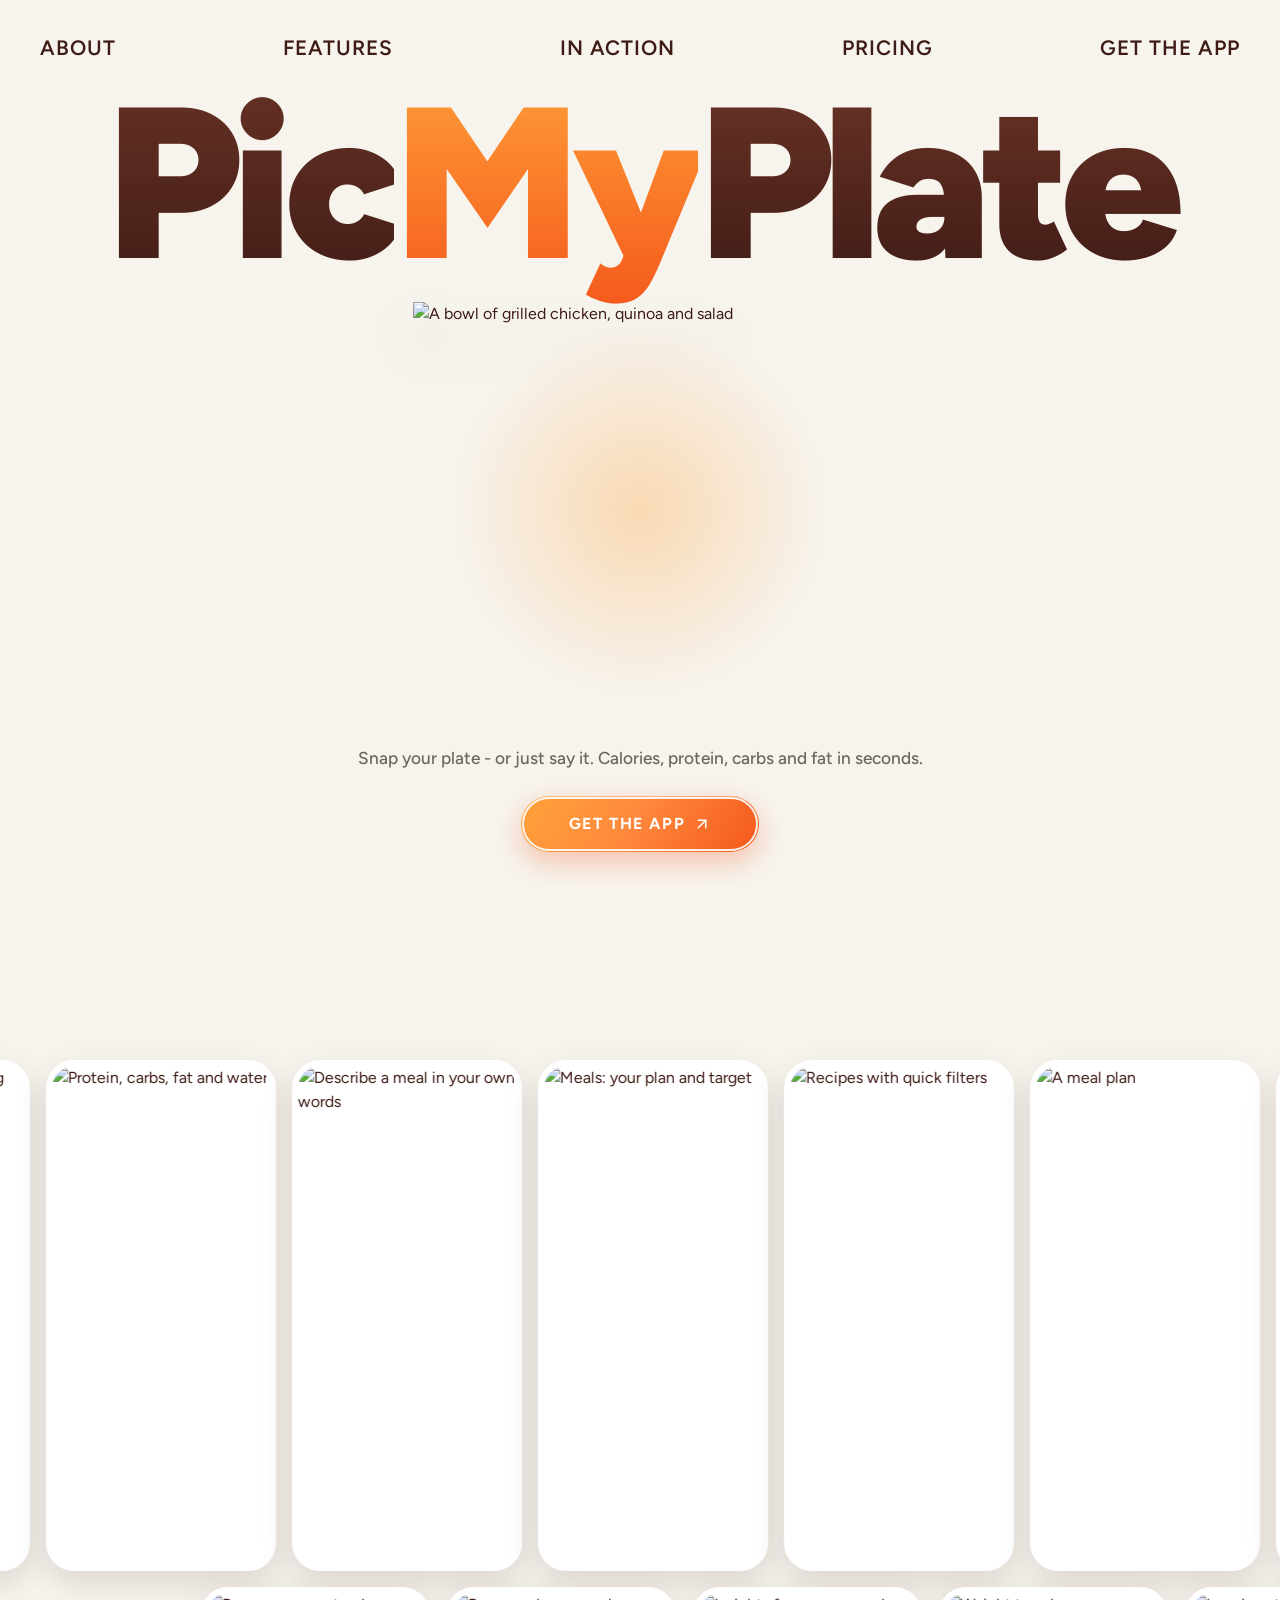
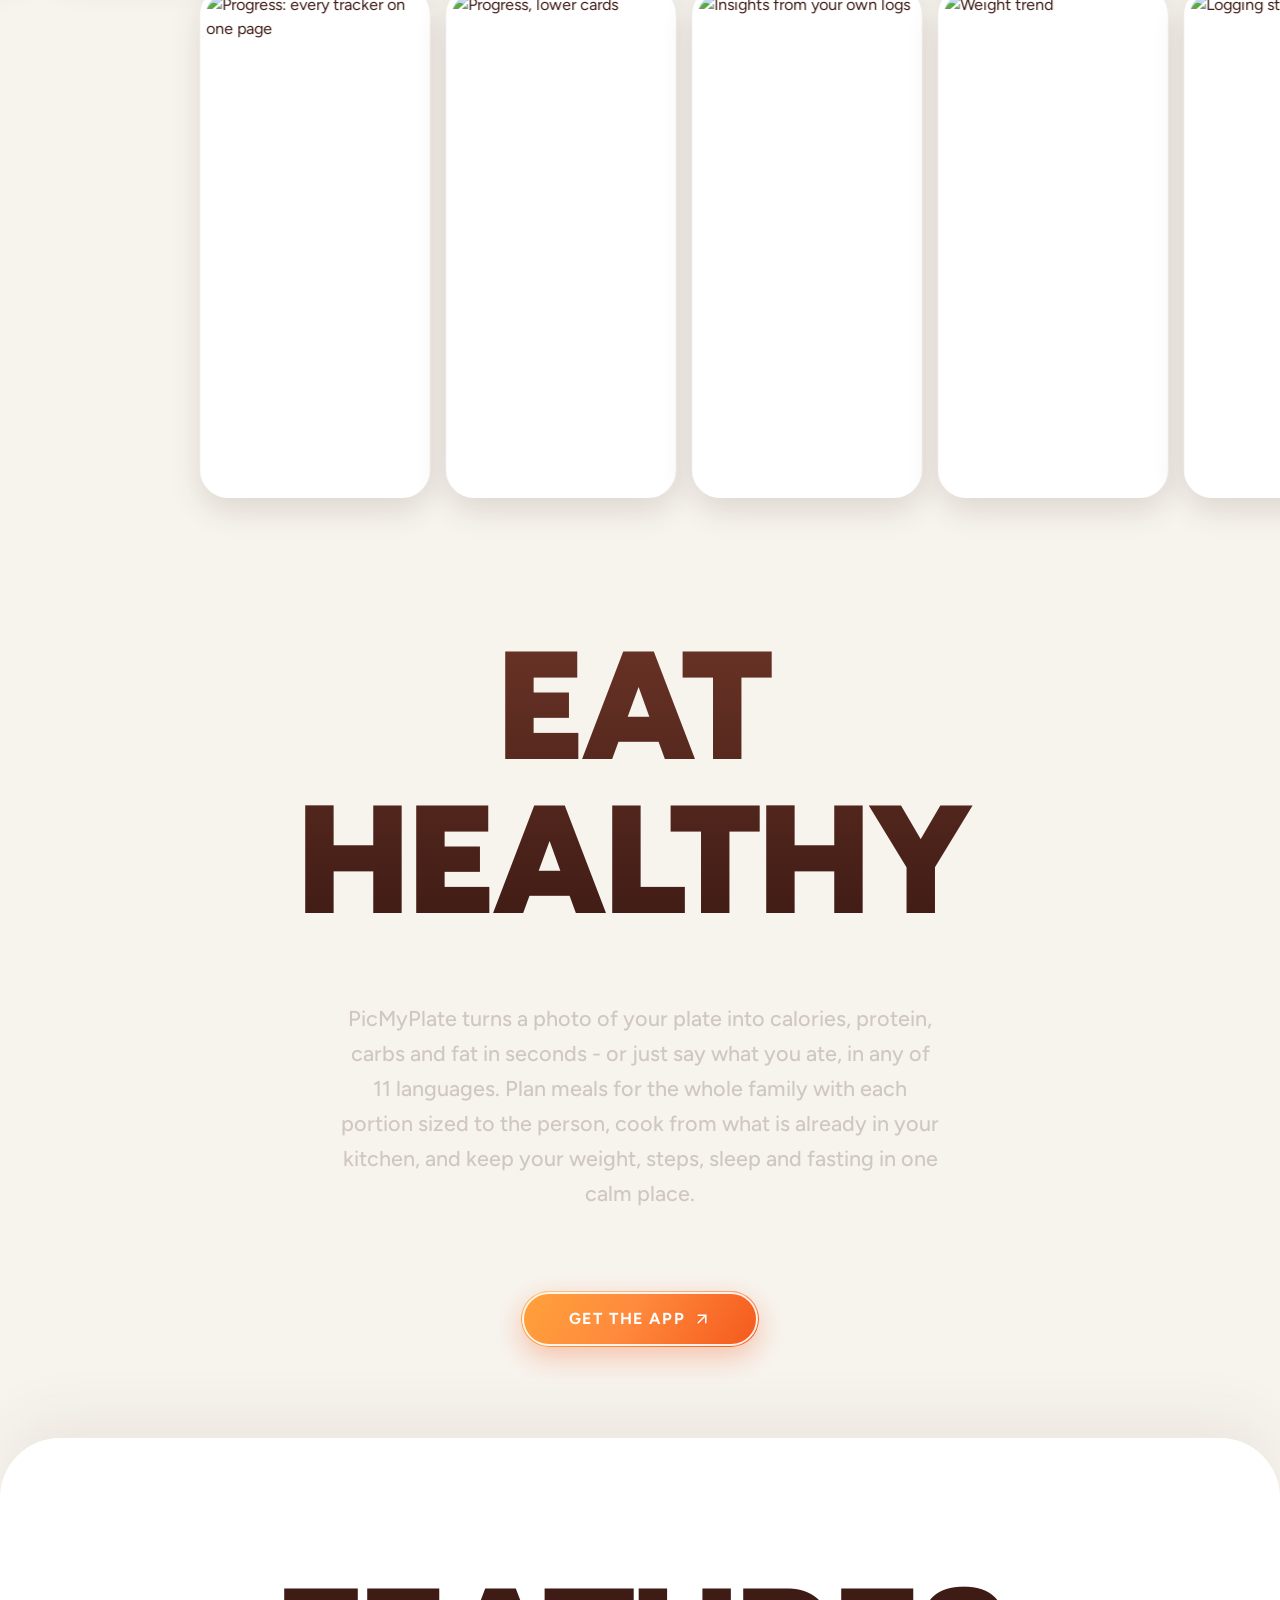
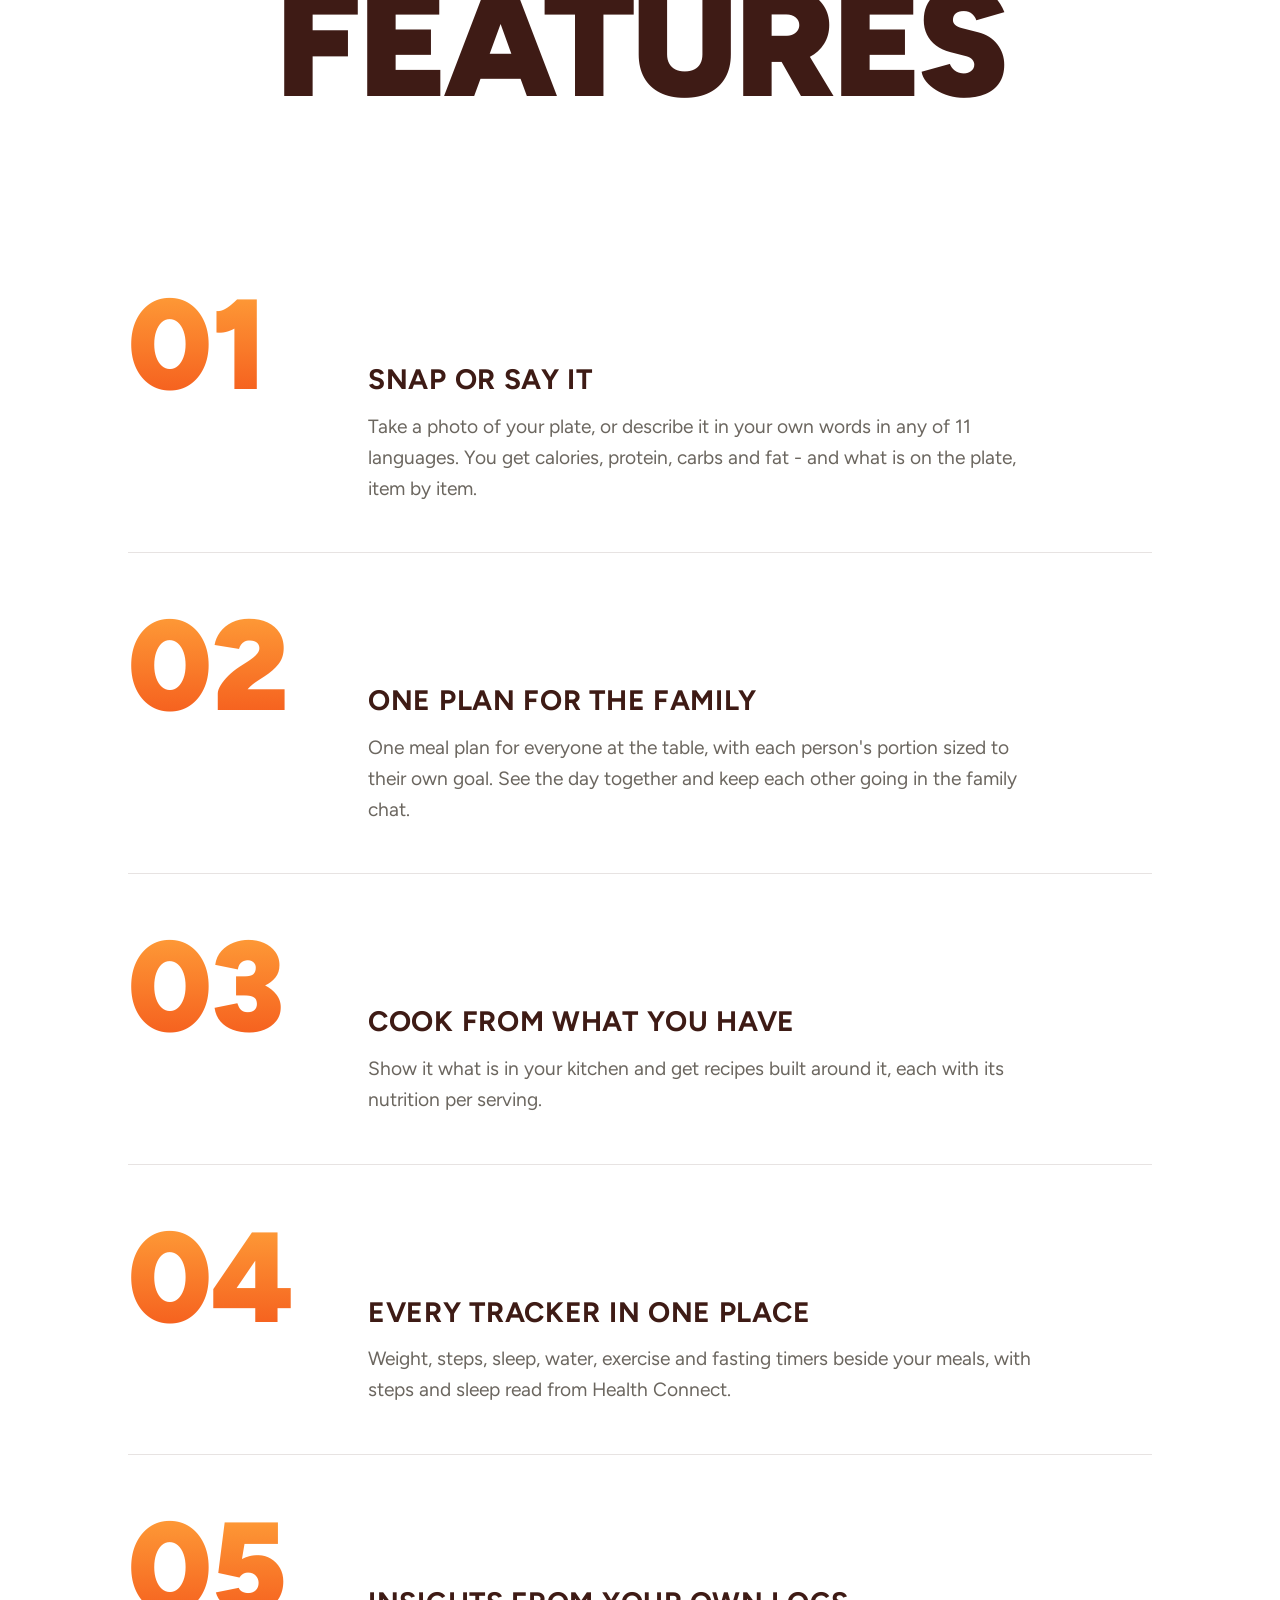
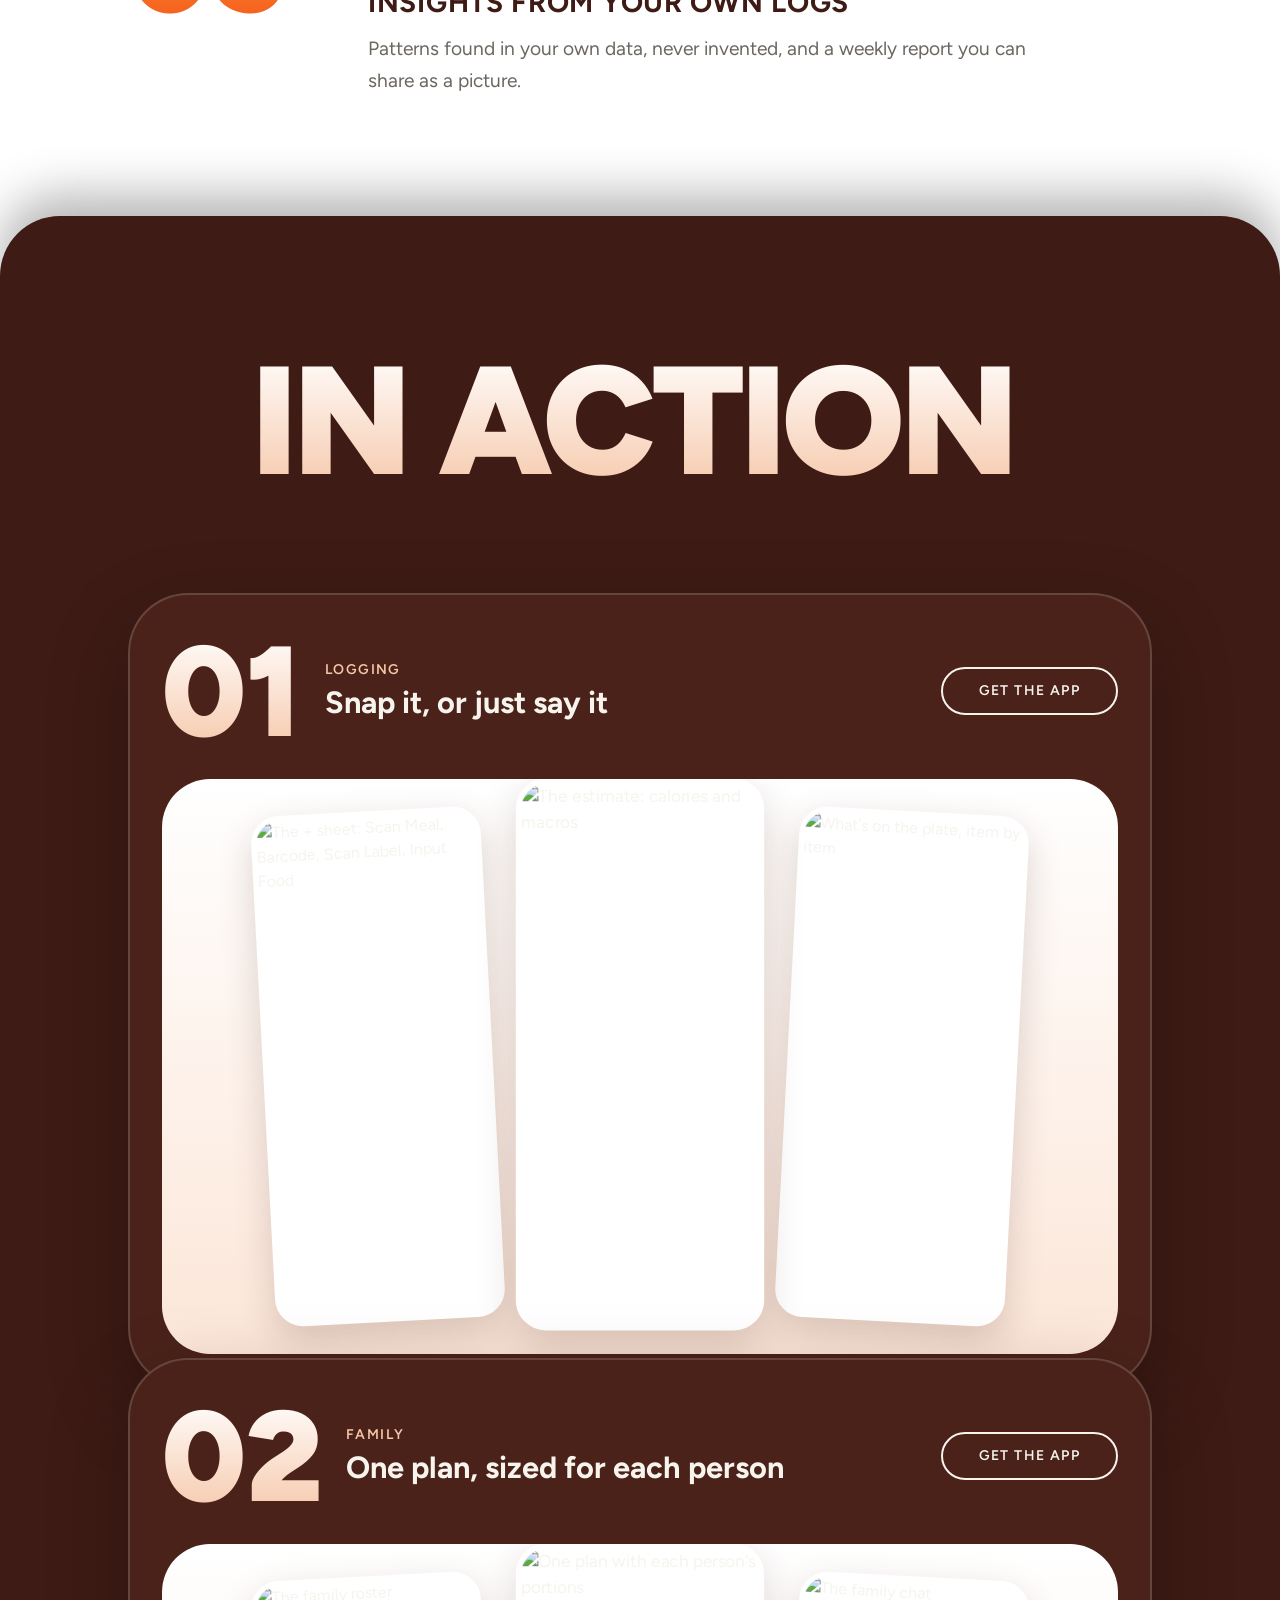
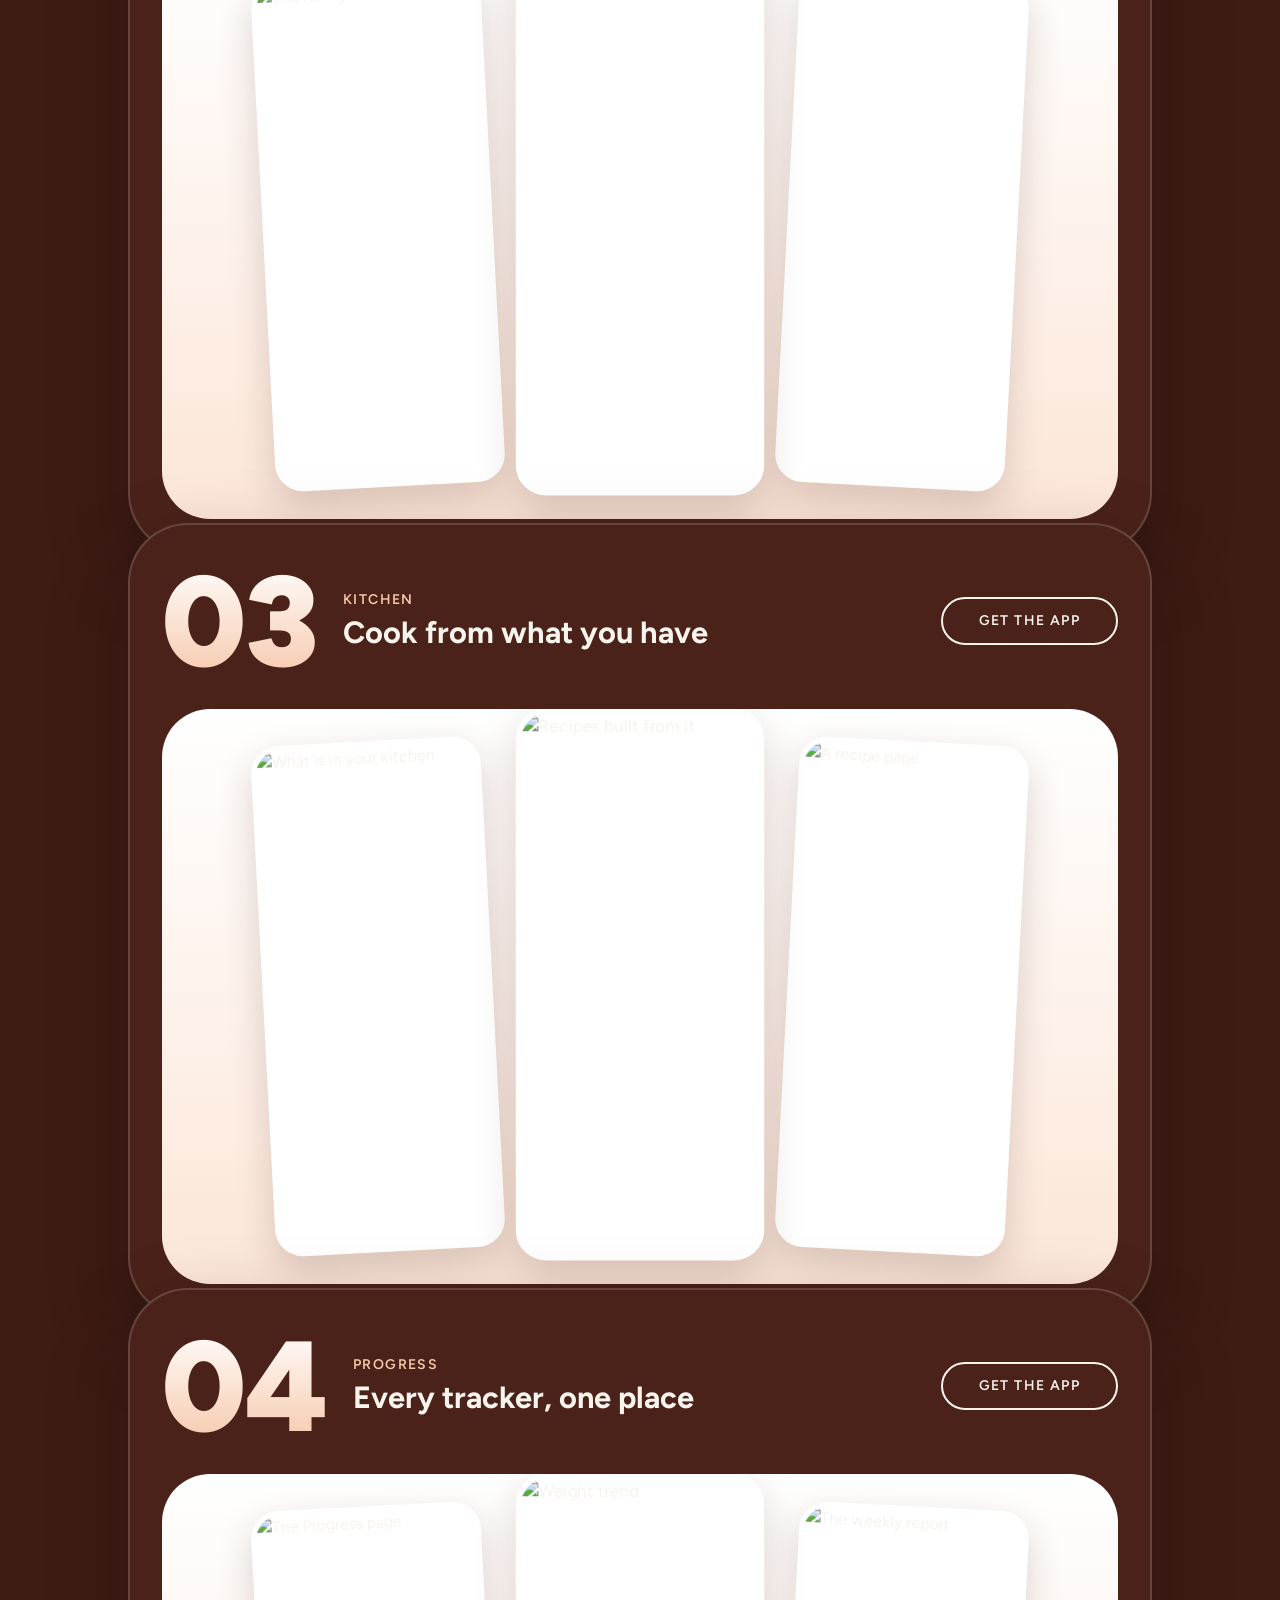
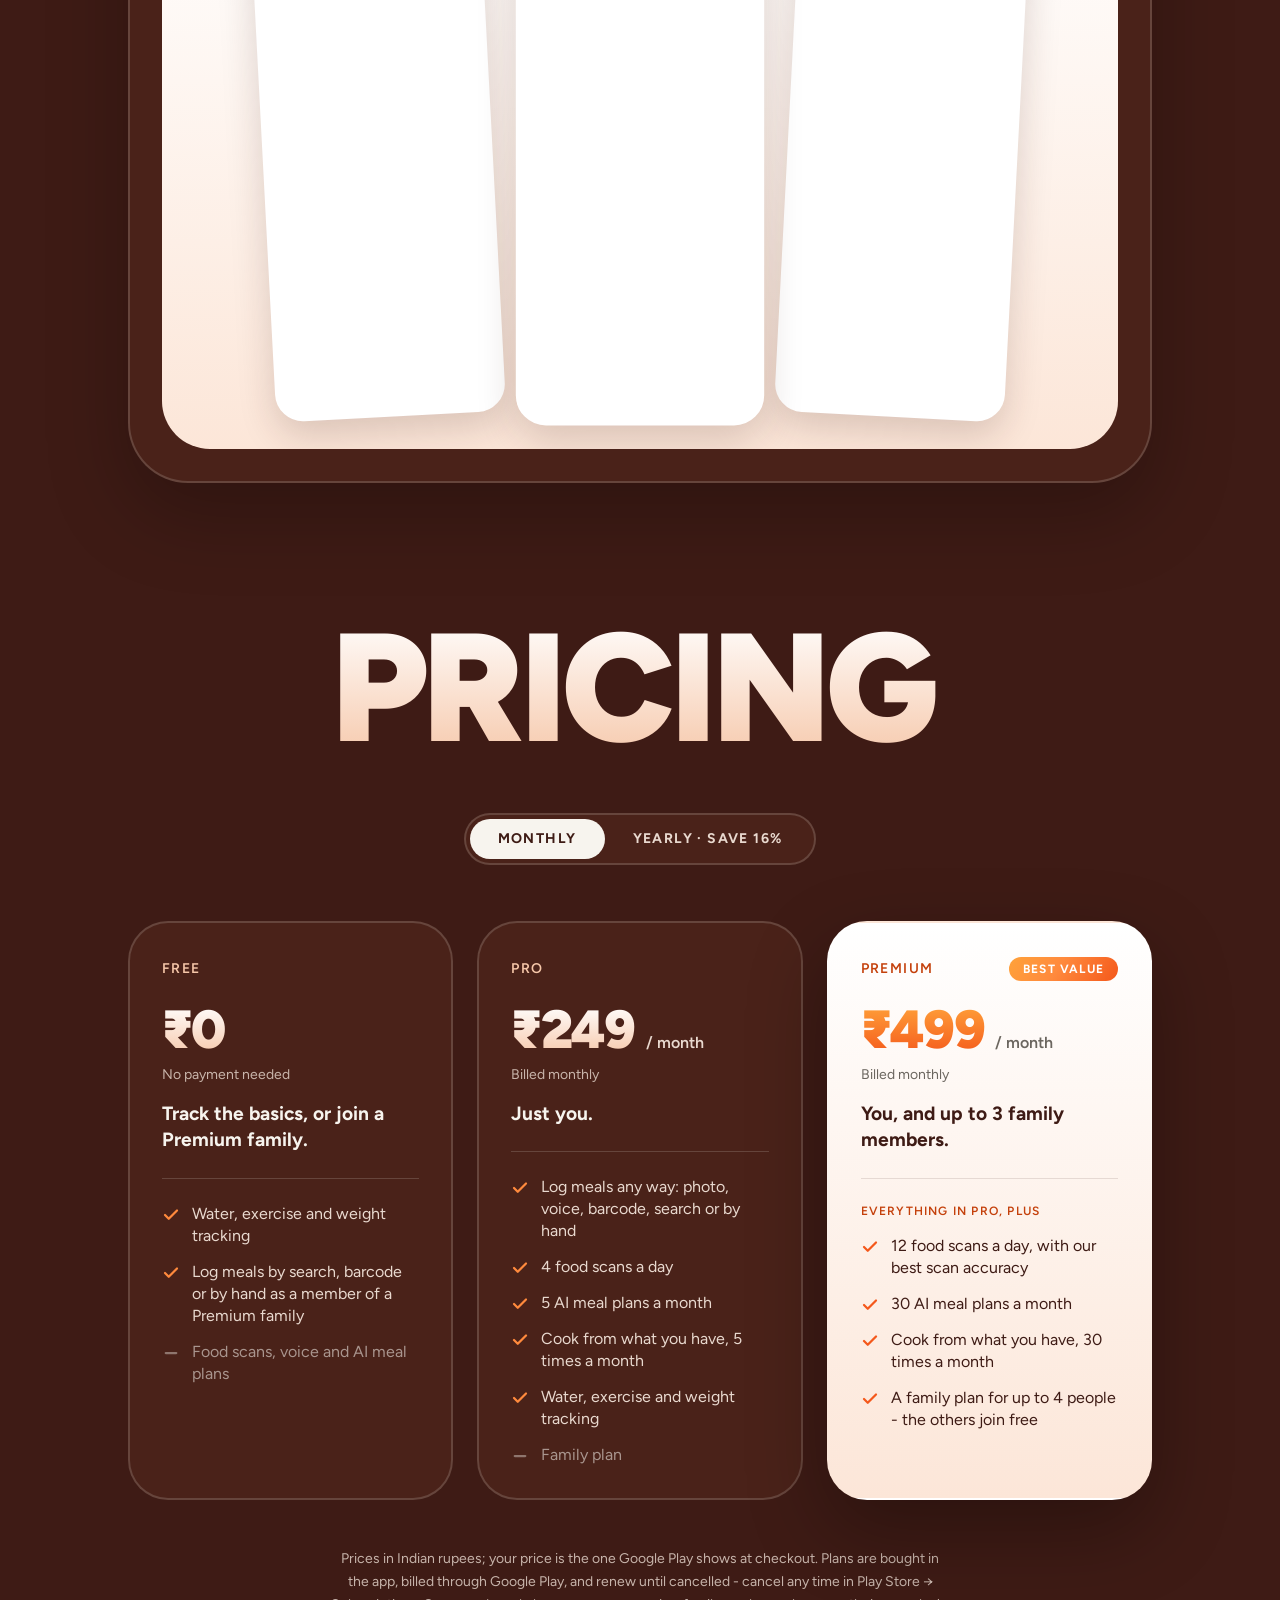
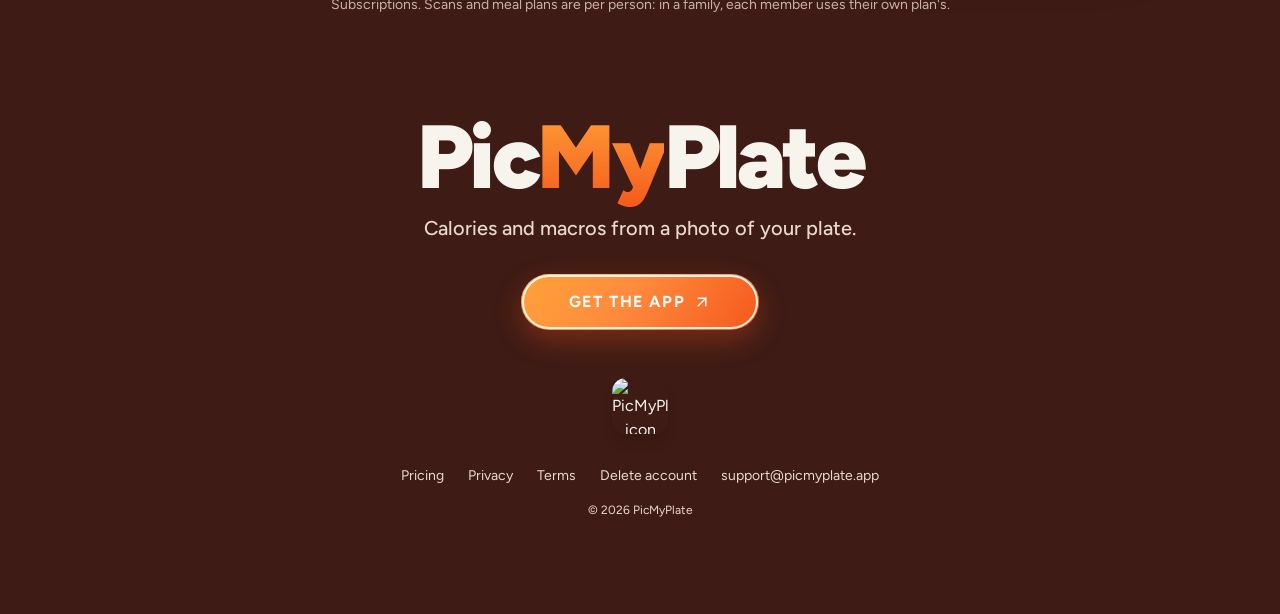
==== commit fda2c636: "Home page: no blood sugar, until the app is published by an organisation Google Play lets only organ" ====
--- a/index.html
+++ b/index.html
@@ -41,8 +41,8 @@
       }
     }
     </script>
-    <script type="module" crossorigin src="/assets/index-9Li0txfp.js"></script>
-    <link rel="stylesheet" crossorigin href="/assets/index-BHKpfy8U.css">
+    <script type="module" crossorigin src="/assets/index-CStvWk5N.js"></script>
+    <link rel="stylesheet" crossorigin href="/assets/index-CKfyc5Jg.css">
   </head>
   <body class="bg-[#F7F4EE] text-[#3E1B15] selection:bg-[#FDEBE0] selection:text-[#C4400B] antialiased">
     <div id="root"></div>
--- a/assets/index-CKfyc5Jg.css
+++ b/assets/index-CKfyc5Jg.css
@@ -0,0 +1,2 @@
+/*! tailwindcss v4.3.4 | MIT License | https://tailwindcss.com */
+@layer properties{@supports (((-webkit-hyphens:none)) and (not (margin-trim:block))) or ((-moz-orient:inline) and (not (color:rgb(from red r g b)))){*,:before,:after,::backdrop{--tw-translate-x:0;--tw-translate-y:0;--tw-translate-z:0;--tw-rotate-x:initial;--tw-rotate-y:initial;--tw-rotate-z:initial;--tw-skew-x:initial;--tw-skew-y:initial;--tw-divide-y-reverse:0;--tw-border-style:solid;--tw-leading:initial;--tw-font-weight:initial;--tw-tracking:initial;--tw-shadow:0 0 #0000;--tw-shadow-color:initial;--tw-shadow-alpha:100%;--tw-inset-shadow:0 0 #0000;--tw-inset-shadow-color:initial;--tw-inset-shadow-alpha:100%;--tw-ring-color:initial;--tw-ring-shadow:0 0 #0000;--tw-inset-ring-color:initial;--tw-inset-ring-shadow:0 0 #0000;--tw-ring-inset:initial;--tw-ring-offset-width:0px;--tw-ring-offset-color:#fff;--tw-ring-offset-shadow:0 0 #0000;--tw-outline-style:solid;--tw-blur:initial;--tw-brightness:initial;--tw-contrast:initial;--tw-grayscale:initial;--tw-hue-rotate:initial;--tw-invert:initial;--tw-opacity:initial;--tw-saturate:initial;--tw-sepia:initial;--tw-drop-shadow:initial;--tw-drop-shadow-color:initial;--tw-drop-shadow-alpha:100%;--tw-drop-shadow-size:initial;--tw-duration:initial;--tw-ease:initial}}}@layer theme{:root,:host{--font-sans:-apple-system, BlinkMacSystemFont, "Segoe UI", Roboto, "Helvetica Neue", "Noto Sans", Arial, sans-serif, "Apple Color Emoji", "Segoe UI Emoji", "Segoe UI Symbol", "Noto Color Emoji";--font-mono:ui-monospace, SFMono-Regular, Menlo, Monaco, Consolas, "Liberation Mono", "Courier New", monospace;--color-white:#fff;--spacing:.25rem;--container-md:28rem;--container-2xl:42rem;--container-4xl:56rem;--container-5xl:64rem;--text-xs:.75rem;--text-xs--line-height:calc(1 / .75);--text-sm:.875rem;--text-sm--line-height:calc(1.25 / .875);--text-base:1rem;--text-base--line-height:calc(1.5 / 1);--text-lg:1.125rem;--text-lg--line-height:calc(1.75 / 1.125);--text-xl:1.25rem;--text-xl--line-height:calc(1.75 / 1.25);--font-weight-normal:400;--font-weight-medium:500;--font-weight-semibold:600;--font-weight-bold:700;--font-weight-black:900;--tracking-wide:.025em;--tracking-wider:.05em;--tracking-widest:.1em;--leading-tight:1.25;--leading-snug:1.375;--leading-relaxed:1.625;--drop-shadow-2xl:0 25px 25px #00000026;--ease-out:cubic-bezier(0, 0, .2, 1);--ease-in-out:cubic-bezier(.4, 0, .2, 1);--default-transition-duration:.15s;--default-transition-timing-function:cubic-bezier(.4, 0, .2, 1);--default-font-family:var(--font-sans);--default-mono-font-family:var(--font-mono)}}@layer base{*,:after,:before,::backdrop{box-sizing:border-box;border:0 solid;margin:0;padding:0}::file-selector-button{box-sizing:border-box;border:0 solid;margin:0;padding:0}html,:host{-webkit-text-size-adjust:100%;tab-size:4;line-height:1.5;font-family:var(--default-font-family,-apple-system, BlinkMacSystemFont, "Segoe UI", Roboto, "Helvetica Neue", "Noto Sans", Arial, sans-serif, "Apple Color Emoji", "Segoe UI Emoji", "Segoe UI Symbol", "Noto Color Emoji");font-feature-settings:var(--default-font-feature-settings,normal);font-variation-settings:var(--default-font-variation-settings,normal);-webkit-tap-highlight-color:transparent}hr{height:0;color:inherit;border-top-width:1px}abbr:where([title]){-webkit-text-decoration:underline dotted;text-decoration:underline dotted}h1,h2,h3,h4,h5,h6{font-size:inherit;font-weight:inherit}a{color:inherit;-webkit-text-decoration:inherit;-webkit-text-decoration:inherit;-webkit-text-decoration:inherit;-webkit-text-decoration:inherit;text-decoration:inherit}b,strong{font-weight:bolder}code,kbd,samp,pre{font-family:var(--default-mono-font-family,ui-monospace, SFMono-Regular, Menlo, Monaco, Consolas, "Liberation Mono", "Courier New", monospace);font-feature-settings:var(--default-mono-font-feature-settings,normal);font-variation-settings:var(--default-mono-font-variation-settings,normal);font-size:1em}small{font-size:80%}sub,sup{vertical-align:baseline;font-size:75%;line-height:0;position:relative}sub{bottom:-.25em}sup{top:-.5em}table{text-indent:0;border-color:inherit;border-collapse:collapse}:-moz-focusring:where(:not(iframe)){outline:auto}progress{vertical-align:baseline}summary{display:list-item}ol,ul,menu{list-style:none}img,svg,video,canvas,audio,iframe,embed,object{vertical-align:middle;display:block}img,video{max-width:100%;height:auto}button,input,select,optgroup,textarea{font:inherit;font-feature-settings:inherit;font-variation-settings:inherit;letter-spacing:inherit;color:inherit;opacity:1;background-color:#0000;border-radius:0}::file-selector-button{font:inherit;font-feature-settings:inherit;font-variation-settings:inherit;letter-spacing:inherit;color:inherit;opacity:1;background-color:#0000;border-radius:0}:where(select:is([multiple],[size])) optgroup{font-weight:bolder}:where(select:is([multiple],[size])) optgroup option{padding-inline-start:20px}::file-selector-button{margin-inline-end:4px}::placeholder{opacity:1}@supports (not ((-webkit-appearance:-apple-pay-button))) or (contain-intrinsic-size:1px){::placeholder{color:currentColor}@supports (color:color-mix(in lab, red, red)){::placeholder{color:color-mix(in oklab, currentcolor 50%, transparent)}}}textarea{resize:vertical}::-webkit-search-decoration{-webkit-appearance:none}::-webkit-date-and-time-value{min-height:1lh;text-align:inherit}::-webkit-datetime-edit{display:inline-flex}::-webkit-datetime-edit-fields-wrapper{padding:0}::-webkit-datetime-edit{padding-block:0}::-webkit-datetime-edit-year-field{padding-block:0}::-webkit-datetime-edit-month-field{padding-block:0}::-webkit-datetime-edit-day-field{padding-block:0}::-webkit-datetime-edit-hour-field{padding-block:0}::-webkit-datetime-edit-minute-field{padding-block:0}::-webkit-datetime-edit-second-field{padding-block:0}::-webkit-datetime-edit-millisecond-field{padding-block:0}::-webkit-datetime-edit-meridiem-field{padding-block:0}::-webkit-calendar-picker-indicator{line-height:1}:-moz-ui-invalid{box-shadow:none}button,input:where([type=button],[type=reset],[type=submit]){appearance:button}::file-selector-button{appearance:button}::-webkit-inner-spin-button{height:auto}::-webkit-outer-spin-button{height:auto}[hidden]:where(:not([hidden=until-found])){display:none!important}:root{--sand:#f7f4ee;--card:#fff;--ink:#3e1b15;--ink-2:#6b665f;--orange:#ff724c;--orange-ink:#c4400b;--btn-from:#ffa23a;--btn-to:#f4581b;--peach:#fdebe0;--peach-2:#fce6d8;--cocoa:#3e1b15;--cocoa-2:#4a2219;--cream:#f7f4ee;--cream-2:#e9d9cf;font-family:Figtree,sans-serif}*,:before,:after{box-sizing:border-box;margin:0;padding:0}html,body,#root{color:#3e1b15;scroll-behavior:smooth;background-color:#f7f4ee;font-family:Figtree,-apple-system,BlinkMacSystemFont,Segoe UI,Roboto,sans-serif;overflow-x:clip}}@layer components;@layer utilities{.pointer-events-none{pointer-events:none}.invisible{visibility:hidden}.absolute{position:absolute}.fixed{position:fixed}.relative{position:relative}.sticky{position:sticky}.inset-0{inset:0}.top-1\/2{top:50%}.top-\[5\%\]{top:5%}.right-\[1\%\]{right:1%}.right-\[3\%\]{right:3%}.bottom-\[8\%\]{bottom:8%}.left-1\/2{left:50%}.left-\[1\%\]{left:1%}.left-\[3\%\]{left:3%}.z-0{z-index:0}.z-10{z-index:10}.z-20{z-index:20}.z-30{z-index:30}.mx-auto{margin-inline:auto}.my-6{margin-block:calc(var(--spacing) * 6)}.my-auto{margin-block:auto}.-mt-10{margin-top:calc(var(--spacing) * -10)}.mt-2{margin-top:calc(var(--spacing) * 2)}.mt-3{margin-top:calc(var(--spacing) * 3)}.mt-4{margin-top:calc(var(--spacing) * 4)}.mt-5{margin-top:calc(var(--spacing) * 5)}.mt-7{margin-top:calc(var(--spacing) * 7)}.mt-8{margin-top:calc(var(--spacing) * 8)}.mt-10{margin-top:calc(var(--spacing) * 10)}.mt-12{margin-top:calc(var(--spacing) * 12)}.mt-\[3px\]{margin-top:3px}.-mr-\[0\.16em\]{margin-right:-.16em}.mb-4{margin-bottom:calc(var(--spacing) * 4)}.mb-10{margin-bottom:calc(var(--spacing) * 10)}.mb-14{margin-bottom:calc(var(--spacing) * 14)}.mb-16{margin-bottom:calc(var(--spacing) * 16)}.block{display:block}.flex{display:flex}.grid{display:grid}.hidden{display:none}.inline-block{display:inline-block}.inline-flex{display:inline-flex}.aspect-\[9\/20\]{aspect-ratio:9/20}.aspect-square{aspect-ratio:1}.h-14{height:calc(var(--spacing) * 14)}.h-\[85vh\]{height:85vh}.h-auto{height:auto}.h-full{height:100%}.h-px{height:1px}.h-screen{height:100vh}.max-h-\[46vh\]{max-height:46vh}.max-h-\[880px\]{max-height:880px}.min-h-0{min-height:0}.min-h-\[1\.25rem\]{min-height:1.25rem}.min-h-\[28px\]{min-height:28px}.min-h-\[580px\]{min-height:580px}.min-h-\[clamp\(580px\,85vh\,880px\)\]{min-height:clamp(580px,85vh,880px)}.min-h-screen{min-height:100vh}.w-14{width:calc(var(--spacing) * 14)}.w-24{width:calc(var(--spacing) * 24)}.w-\[30\%\]{width:30%}.w-\[72px\]{width:72px}.w-\[110px\]{width:110px}.w-\[120\%\]{width:120%}.w-\[140px\]{width:140px}.w-\[170px\]{width:170px}.w-auto{width:auto}.w-full{width:100%}.w-max{width:max-content}.max-w-2xl{max-width:var(--container-2xl)}.max-w-4xl{max-width:var(--container-4xl)}.max-w-5xl{max-width:var(--container-5xl)}.max-w-\[22rem\]{max-width:22rem}.max-w-\[230px\]{max-width:230px}.max-w-\[520px\]{max-width:520px}.max-w-\[600px\]{max-width:600px}.max-w-md{max-width:var(--container-md)}.min-w-0{min-width:0}.flex-1{flex:1}.flex-none{flex:none}.shrink-0{flex-shrink:0}.-translate-x-1\/2{--tw-translate-x:calc(calc(1 / 2 * 100%) * -1);translate:var(--tw-translate-x) var(--tw-translate-y)}.-translate-y-1\/2{--tw-translate-y:calc(calc(1 / 2 * 100%) * -1);translate:var(--tw-translate-x) var(--tw-translate-y)}.-translate-y-3{--tw-translate-y:calc(var(--spacing) * -3);translate:var(--tw-translate-x) var(--tw-translate-y)}.scale-\[1\.08\]{scale:1.08}.-rotate-3{rotate:-3deg}.rotate-3{rotate:3deg}.transform{transform:var(--tw-rotate-x, ) var(--tw-rotate-y, ) var(--tw-rotate-z, ) var(--tw-skew-x, ) var(--tw-skew-y, )}.scroll-mt-8{scroll-margin-top:calc(var(--spacing) * 8)}.grid-cols-1{grid-template-columns:repeat(1,minmax(0,1fr))}.flex-col{flex-direction:column}.flex-wrap{flex-wrap:wrap}.items-baseline{align-items:baseline}.items-center{align-items:center}.items-end{align-items:flex-end}.items-start{align-items:flex-start}.items-stretch{align-items:stretch}.justify-between{justify-content:space-between}.justify-center{justify-content:center}.gap-1{gap:var(--spacing)}.gap-2{gap:calc(var(--spacing) * 2)}.gap-2\.5{gap:calc(var(--spacing) * 2.5)}.gap-3{gap:calc(var(--spacing) * 3)}.gap-3\.5{gap:calc(var(--spacing) * 3.5)}.gap-4{gap:calc(var(--spacing) * 4)}.gap-5{gap:calc(var(--spacing) * 5)}.gap-x-2{column-gap:calc(var(--spacing) * 2)}.gap-x-6{column-gap:calc(var(--spacing) * 6)}.gap-y-2{row-gap:calc(var(--spacing) * 2)}:where(.divide-y>:not(:last-child)){--tw-divide-y-reverse:0;border-bottom-style:var(--tw-border-style);border-top-style:var(--tw-border-style);border-top-width:calc(1px * var(--tw-divide-y-reverse));border-bottom-width:calc(1px * calc(1 - var(--tw-divide-y-reverse)))}:where(.divide-\[rgba\(62\,27\,21\,0\.12\)\]>:not(:last-child)){border-color:#3e1b151f}.overflow-hidden{overflow:hidden}.overflow-x-clip{overflow-x:clip}.rounded{border-radius:.25rem}.rounded-\[14px\]{border-radius:14px}.rounded-\[22px\]{border-radius:22px}.rounded-\[28px\]{border-radius:28px}.rounded-\[32px\]{border-radius:32px}.rounded-\[40px\]{border-radius:40px}.rounded-full{border-radius:2147483647px}.rounded-t-\[40px\]{border-top-left-radius:40px;border-top-right-radius:40px}.border-2{border-style:var(--tw-border-style);border-width:2px}.border-\[5px\]{border-style:var(--tw-border-style);border-width:5px}.border-\[6px\]{border-style:var(--tw-border-style);border-width:6px}.border-\[\#F7F4EE\]{border-color:#f7f4ee}.border-\[\#F7F4EE\]\/16{border-color:oklab(96.7806% .000812173 .00855023/.16)}.border-transparent{border-color:#0000}.border-white{border-color:var(--color-white)}.bg-\[\#3E1B15\]{background-color:#3e1b15}.bg-\[\#4A2219\]{background-color:#4a2219}.bg-\[\#F7F4EE\]{background-color:#f7f4ee}.bg-\[\#F7F4EE\]\/16{background-color:oklab(96.7806% .000812173 .00855023/.16)}.bg-\[rgba\(62\,27\,21\,0\.12\)\]{background-color:#3e1b151f}.bg-white{background-color:var(--color-white)}.object-contain{object-fit:contain}.object-cover{object-fit:cover}.object-top{object-position:top}.p-1{padding:var(--spacing)}.p-4{padding:calc(var(--spacing) * 4)}.p-6{padding:calc(var(--spacing) * 6)}.px-3{padding-inline:calc(var(--spacing) * 3)}.px-3\.5{padding-inline:calc(var(--spacing) * 3.5)}.px-4{padding-inline:calc(var(--spacing) * 4)}.px-5{padding-inline:calc(var(--spacing) * 5)}.px-6{padding-inline:calc(var(--spacing) * 6)}.px-7{padding-inline:calc(var(--spacing) * 7)}.px-9{padding-inline:calc(var(--spacing) * 9)}.py-1{padding-block:var(--spacing)}.py-2\.5{padding-block:calc(var(--spacing) * 2.5)}.py-3\.5{padding-block:calc(var(--spacing) * 3.5)}.py-8{padding-block:calc(var(--spacing) * 8)}.py-20{padding-block:calc(var(--spacing) * 20)}.pt-2{padding-top:calc(var(--spacing) * 2)}.pt-6{padding-top:calc(var(--spacing) * 6)}.pt-20{padding-top:calc(var(--spacing) * 20)}.pt-24{padding-top:calc(var(--spacing) * 24)}.pr-\[0\.1em\]{padding-right:.1em}.pr-\[0\.06em\]{padding-right:.06em}.pr-\[0\.16em\]{padding-right:.16em}.pb-8{padding-bottom:calc(var(--spacing) * 8)}.pb-10{padding-bottom:calc(var(--spacing) * 10)}.pb-12{padding-bottom:calc(var(--spacing) * 12)}.text-center{text-align:center}.text-base{font-size:var(--text-base);line-height:var(--tw-leading,var(--text-base--line-height))}.text-sm{font-size:var(--text-sm);line-height:var(--tw-leading,var(--text-sm--line-height))}.text-xs{font-size:var(--text-xs);line-height:var(--tw-leading,var(--text-xs--line-height))}.text-\[11px\]{font-size:11px}.text-\[15px\]{font-size:15px}.leading-none{--tw-leading:1;line-height:1}.leading-relaxed{--tw-leading:var(--leading-relaxed);line-height:var(--leading-relaxed)}.leading-snug{--tw-leading:var(--leading-snug);line-height:var(--leading-snug)}.leading-tight{--tw-leading:var(--leading-tight);line-height:var(--leading-tight)}.font-black{--tw-font-weight:var(--font-weight-black);font-weight:var(--font-weight-black)}.font-bold{--tw-font-weight:var(--font-weight-bold);font-weight:var(--font-weight-bold)}.font-medium{--tw-font-weight:var(--font-weight-medium);font-weight:var(--font-weight-medium)}.font-normal{--tw-font-weight:var(--font-weight-normal);font-weight:var(--font-weight-normal)}.font-semibold{--tw-font-weight:var(--font-weight-semibold);font-weight:var(--font-weight-semibold)}.tracking-\[-0\.03em\]{--tw-tracking:-.03em;letter-spacing:-.03em}.tracking-\[-0\.04em\]{--tw-tracking:-.04em;letter-spacing:-.04em}.tracking-wide{--tw-tracking:var(--tracking-wide);letter-spacing:var(--tracking-wide)}.tracking-wider{--tw-tracking:var(--tracking-wider);letter-spacing:var(--tracking-wider)}.tracking-widest{--tw-tracking:var(--tracking-widest);letter-spacing:var(--tracking-widest)}.text-balance{text-wrap:balance}.whitespace-nowrap{white-space:nowrap}.text-\[\#3E1B15\]{color:#3e1b15}.text-\[\#6B665F\]{color:#6b665f}.text-\[\#C4400B\]{color:#c4400b}.text-\[\#E9D9CF\]{color:#e9d9cf}.text-\[\#E9D9CF\]\/80{color:oklab(89.5483% .0130306 .0181441/.8)}.text-\[\#F6C7A9\]{color:#f6c7a9}.text-\[\#F7F4EE\]{color:#f7f4ee}.text-\[\#F7F4EE\]\/40{color:oklab(96.7806% .000812173 .00855023/.4)}.text-\[\#F7F4EE\]\/55{color:oklab(96.7806% .000812173 .00855023/.55)}.text-\[\#F4581B\]{color:#f4581b}.text-\[\#FF8A3D\]{color:#ff8a3d}.text-white{color:var(--color-white)}.uppercase{text-transform:uppercase}.antialiased{-webkit-font-smoothing:antialiased;-moz-osx-font-smoothing:grayscale}.opacity-100{opacity:1}.shadow-\[0_-20px_50px_rgba\(0\,0\,0\,0\.3\)\]{--tw-shadow:0 -20px 50px var(--tw-shadow-color,#0000004d);box-shadow:var(--tw-inset-shadow), var(--tw-inset-ring-shadow), var(--tw-ring-offset-shadow), var(--tw-ring-shadow), var(--tw-shadow)}.shadow-\[0_-24px_60px_rgba\(62\,27\,21\,0\.06\)\]{--tw-shadow:0 -24px 60px var(--tw-shadow-color,#3e1b150f);box-shadow:var(--tw-inset-shadow), var(--tw-inset-ring-shadow), var(--tw-ring-offset-shadow), var(--tw-ring-shadow), var(--tw-shadow)}.shadow-\[0_12px_32px_rgba\(62\,27\,21\,0\.14\)\]{--tw-shadow:0 12px 32px var(--tw-shadow-color,#3e1b1524);box-shadow:var(--tw-inset-shadow), var(--tw-inset-ring-shadow), var(--tw-ring-offset-shadow), var(--tw-ring-shadow), var(--tw-shadow)}.shadow-\[0_14px_36px_rgba\(62\,27\,21\,0\.18\)\]{--tw-shadow:0 14px 36px var(--tw-shadow-color,#3e1b152e);box-shadow:var(--tw-inset-shadow), var(--tw-inset-ring-shadow), var(--tw-ring-offset-shadow), var(--tw-ring-shadow), var(--tw-shadow)}.shadow-\[0_30px_80px_rgba\(0\,0\,0\,0\.3\)\]{--tw-shadow:0 30px 80px var(--tw-shadow-color,#0000004d);box-shadow:var(--tw-inset-shadow), var(--tw-inset-ring-shadow), var(--tw-ring-offset-shadow), var(--tw-ring-shadow), var(--tw-shadow)}.shadow-\[0_30px_80px_rgba\(0\,0\,0\,0\.25\)\]{--tw-shadow:0 30px 80px var(--tw-shadow-color,#00000040);box-shadow:var(--tw-inset-shadow), var(--tw-inset-ring-shadow), var(--tw-ring-offset-shadow), var(--tw-ring-shadow), var(--tw-shadow)}.shadow-lg{--tw-shadow:0 10px 15px -3px var(--tw-shadow-color,#0000001a), 0 4px 6px -4px var(--tw-shadow-color,#0000001a);box-shadow:var(--tw-inset-shadow), var(--tw-inset-ring-shadow), var(--tw-ring-offset-shadow), var(--tw-ring-shadow), var(--tw-shadow)}.outline{outline-style:var(--tw-outline-style);outline-width:1px}.outline-2{outline-style:var(--tw-outline-style);outline-width:2px}.-outline-offset-\[3px\]{outline-offset:calc(3px * -1)}.outline-white\/90{outline-color:#ffffffe6}@supports (color:color-mix(in lab, red, red)){.outline-white\/90{outline-color:color-mix(in oklab, var(--color-white) 90%, transparent)}}.drop-shadow-2xl{--tw-drop-shadow-size:drop-shadow(0 25px 25px var(--tw-drop-shadow-color,#00000026));--tw-drop-shadow:drop-shadow(var(--drop-shadow-2xl));filter:var(--tw-blur, ) var(--tw-brightness, ) var(--tw-contrast, ) var(--tw-grayscale, ) var(--tw-hue-rotate, ) var(--tw-invert, ) var(--tw-saturate, ) var(--tw-sepia, ) var(--tw-drop-shadow, )}.transition{transition-property:color,background-color,border-color,outline-color,text-decoration-color,fill,stroke,--tw-gradient-from,--tw-gradient-via,--tw-gradient-to,opacity,box-shadow,transform,translate,scale,rotate,filter,-webkit-backdrop-filter,backdrop-filter,display,content-visibility,overlay,pointer-events;transition-timing-function:var(--tw-ease,var(--default-transition-timing-function));transition-duration:var(--tw-duration,var(--default-transition-duration))}.transition-all{transition-property:all;transition-timing-function:var(--tw-ease,var(--default-transition-timing-function));transition-duration:var(--tw-duration,var(--default-transition-duration))}.transition-colors{transition-property:color,background-color,border-color,outline-color,text-decoration-color,fill,stroke,--tw-gradient-from,--tw-gradient-via,--tw-gradient-to;transition-timing-function:var(--tw-ease,var(--default-transition-timing-function));transition-duration:var(--tw-duration,var(--default-transition-duration))}.transition-transform{transition-property:transform,translate,scale,rotate;transition-timing-function:var(--tw-ease,var(--default-transition-timing-function));transition-duration:var(--tw-duration,var(--default-transition-duration))}.duration-200{--tw-duration:.2s;transition-duration:.2s}.ease-in-out{--tw-ease:var(--ease-in-out);transition-timing-function:var(--ease-in-out)}.ease-out{--tw-ease:var(--ease-out);transition-timing-function:var(--ease-out)}.select-none{-webkit-user-select:none;user-select:none}.select-text{-webkit-user-select:text;user-select:text}@media (hover:hover){:is(:where(.group):hover .group-hover\:translate-x-0\.5){--tw-translate-x:calc(var(--spacing) * .5);translate:var(--tw-translate-x) var(--tw-translate-y)}:is(:where(.group):hover .group-hover\:-translate-y-0\.5){--tw-translate-y:calc(var(--spacing) * -.5);translate:var(--tw-translate-x) var(--tw-translate-y)}}.selection\:bg-\[\#FDEBE0\] ::selection{background-color:#fdebe0}.selection\:bg-\[\#FDEBE0\]::selection{background-color:#fdebe0}.selection\:text-\[\#C4400B\] ::selection{color:#c4400b}.selection\:text-\[\#C4400B\]::selection{color:#c4400b}@media (hover:hover){.hover\:-translate-y-0\.5:hover{--tw-translate-y:calc(var(--spacing) * -.5);translate:var(--tw-translate-x) var(--tw-translate-y)}.hover\:rotate-0:hover{rotate:0deg}.hover\:bg-\[\#F7F4EE\]\/10:hover{background-color:oklab(96.7806% .000812173 .00855023/.1)}.hover\:text-\[\#C4400B\]:hover{color:#c4400b}.hover\:text-white:hover{color:var(--color-white)}.hover\:shadow-\[0_14px_34px_rgba\(244\,88\,27\,0\.42\)\]:hover{--tw-shadow:0 14px 34px var(--tw-shadow-color,#f4581b6b);box-shadow:var(--tw-inset-shadow), var(--tw-inset-ring-shadow), var(--tw-ring-offset-shadow), var(--tw-ring-shadow), var(--tw-shadow)}}.active\:scale-\[0\.98\]:active{scale:.98}@media (width>=40rem){.sm\:right-\[2\%\]{right:2%}.sm\:right-\[6\%\]{right:6%}.sm\:left-\[2\%\]{left:2%}.sm\:left-\[6\%\]{left:6%}.sm\:-mt-12{margin-top:calc(var(--spacing) * -12)}.sm\:mt-3{margin-top:calc(var(--spacing) * 3)}.sm\:mt-12{margin-top:calc(var(--spacing) * 12)}.sm\:mb-6{margin-bottom:calc(var(--spacing) * 6)}.sm\:mb-12{margin-bottom:calc(var(--spacing) * 12)}.sm\:mb-14{margin-bottom:calc(var(--spacing) * 14)}.sm\:mb-16{margin-bottom:calc(var(--spacing) * 16)}.sm\:mb-20{margin-bottom:calc(var(--spacing) * 20)}.sm\:block{display:block}.sm\:inline{display:inline}.sm\:w-32{width:calc(var(--spacing) * 32)}.sm\:w-\[150px\]{width:150px}.sm\:w-\[190px\]{width:190px}.sm\:w-\[200px\]{width:200px}.sm\:max-w-\[30rem\]{max-width:30rem}.sm\:flex-row{flex-direction:row}.sm\:items-baseline{align-items:baseline}.sm\:gap-3{gap:calc(var(--spacing) * 3)}.sm\:gap-5{gap:calc(var(--spacing) * 5)}.sm\:gap-6{gap:calc(var(--spacing) * 6)}.sm\:gap-10{gap:calc(var(--spacing) * 10)}.sm\:rounded-\[28px\]{border-radius:28px}.sm\:rounded-\[40px\]{border-radius:40px}.sm\:rounded-\[50px\]{border-radius:50px}.sm\:rounded-t-\[50px\]{border-top-left-radius:50px;border-top-right-radius:50px}.sm\:p-6{padding:calc(var(--spacing) * 6)}.sm\:p-8{padding:calc(var(--spacing) * 8)}.sm\:px-6{padding-inline:calc(var(--spacing) * 6)}.sm\:px-7{padding-inline:calc(var(--spacing) * 7)}.sm\:px-8{padding-inline:calc(var(--spacing) * 8)}.sm\:px-9{padding-inline:calc(var(--spacing) * 9)}.sm\:px-10{padding-inline:calc(var(--spacing) * 10)}.sm\:py-3{padding-block:calc(var(--spacing) * 3)}.sm\:py-4{padding-block:calc(var(--spacing) * 4)}.sm\:py-10{padding-block:calc(var(--spacing) * 10)}.sm\:py-24{padding-block:calc(var(--spacing) * 24)}.sm\:pt-24{padding-top:calc(var(--spacing) * 24)}.sm\:pt-32{padding-top:calc(var(--spacing) * 32)}.sm\:pb-10{padding-bottom:calc(var(--spacing) * 10)}.sm\:text-base{font-size:var(--text-base);line-height:var(--tw-leading,var(--text-base--line-height))}.sm\:text-lg{font-size:var(--text-lg);line-height:var(--tw-leading,var(--text-lg--line-height))}.sm\:text-sm{font-size:var(--text-sm);line-height:var(--tw-leading,var(--text-sm--line-height))}.sm\:text-xs{font-size:var(--text-xs);line-height:var(--tw-leading,var(--text-xs--line-height))}.sm\:tracking-widest{--tw-tracking:var(--tracking-widest);letter-spacing:var(--tracking-widest)}}@media (width>=48rem){.md\:right-\[4\%\]{right:4%}.md\:right-\[9\%\]{right:9%}.md\:left-\[4\%\]{left:4%}.md\:left-\[9\%\]{left:9%}.md\:-mt-14{margin-top:calc(var(--spacing) * -14)}.md\:mb-16{margin-bottom:calc(var(--spacing) * 16)}.md\:mb-20{margin-bottom:calc(var(--spacing) * 20)}.md\:mb-24{margin-bottom:calc(var(--spacing) * 24)}.md\:mb-28{margin-bottom:calc(var(--spacing) * 28)}.md\:w-44{width:calc(var(--spacing) * 44)}.md\:w-\[96px\]{width:96px}.md\:w-\[200px\]{width:200px}.md\:w-\[230px\]{width:230px}.md\:w-\[250px\]{width:250px}.md\:max-w-\[36rem\]{max-width:36rem}.md\:gap-5{gap:calc(var(--spacing) * 5)}.md\:gap-8{gap:calc(var(--spacing) * 8)}.md\:gap-16{gap:calc(var(--spacing) * 16)}.md\:rounded-\[48px\]{border-radius:48px}.md\:rounded-\[60px\]{border-radius:60px}.md\:rounded-t-\[60px\]{border-top-left-radius:60px;border-top-right-radius:60px}.md\:p-8{padding:calc(var(--spacing) * 8)}.md\:px-10{padding-inline:calc(var(--spacing) * 10)}.md\:px-12{padding-inline:calc(var(--spacing) * 12)}.md\:py-4{padding-block:calc(var(--spacing) * 4)}.md\:py-12{padding-block:calc(var(--spacing) * 12)}.md\:py-32{padding-block:calc(var(--spacing) * 32)}.md\:pt-8{padding-top:calc(var(--spacing) * 8)}.md\:pt-32{padding-top:calc(var(--spacing) * 32)}.md\:pt-40{padding-top:calc(var(--spacing) * 40)}.md\:pb-12{padding-bottom:calc(var(--spacing) * 12)}.md\:text-lg{font-size:var(--text-lg);line-height:var(--tw-leading,var(--text-lg--line-height))}.md\:text-xl{font-size:var(--text-xl);line-height:var(--tw-leading,var(--text-xl--line-height))}}@media (width>=64rem){.lg\:max-w-none{max-width:none}.lg\:flex-1{flex:1}.lg\:grid-cols-3{grid-template-columns:repeat(3,minmax(0,1fr))}.lg\:gap-6{gap:calc(var(--spacing) * 6)}.lg\:text-\[1\.3rem\]{font-size:1.3rem}}}.grad-brown{-webkit-text-fill-color:transparent;background:linear-gradient(#6a3326 0%,#3e1b15 100%);-webkit-background-clip:text;background-clip:text}.grad-orange{-webkit-text-fill-color:transparent;background:linear-gradient(#ffa23a 0%,#f4581b 100%);-webkit-background-clip:text;background-clip:text}.grad-cream{-webkit-text-fill-color:transparent;background:linear-gradient(#fff 0%,#f6c7a9 100%);-webkit-background-clip:text;background-clip:text}@media (prefers-reduced-motion:reduce){*{scroll-behavior:auto!important;transition-duration:.01ms!important;animation-duration:.01ms!important;animation-iteration-count:1!important}}@property --tw-translate-x{syntax:"*";inherits:false;initial-value:0}@property --tw-translate-y{syntax:"*";inherits:false;initial-value:0}@property --tw-translate-z{syntax:"*";inherits:false;initial-value:0}@property --tw-rotate-x{syntax:"*";inherits:false}@property --tw-rotate-y{syntax:"*";inherits:false}@property --tw-rotate-z{syntax:"*";inherits:false}@property --tw-skew-x{syntax:"*";inherits:false}@property --tw-skew-y{syntax:"*";inherits:false}@property --tw-divide-y-reverse{syntax:"*";inherits:false;initial-value:0}@property --tw-border-style{syntax:"*";inherits:false;initial-value:solid}@property --tw-leading{syntax:"*";inherits:false}@property --tw-font-weight{syntax:"*";inherits:false}@property --tw-tracking{syntax:"*";inherits:false}@property --tw-shadow{syntax:"*";inherits:false;initial-value:0 0 #0000}@property --tw-shadow-color{syntax:"*";inherits:false}@property --tw-shadow-alpha{syntax:"<percentage>";inherits:false;initial-value:100%}@property --tw-inset-shadow{syntax:"*";inherits:false;initial-value:0 0 #0000}@property --tw-inset-shadow-color{syntax:"*";inherits:false}@property --tw-inset-shadow-alpha{syntax:"<percentage>";inherits:false;initial-value:100%}@property --tw-ring-color{syntax:"*";inherits:false}@property --tw-ring-shadow{syntax:"*";inherits:false;initial-value:0 0 #0000}@property --tw-inset-ring-color{syntax:"*";inherits:false}@property --tw-inset-ring-shadow{syntax:"*";inherits:false;initial-value:0 0 #0000}@property --tw-ring-inset{syntax:"*";inherits:false}@property --tw-ring-offset-width{syntax:"<length>";inherits:false;initial-value:0}@property --tw-ring-offset-color{syntax:"*";inherits:false;initial-value:#fff}@property --tw-ring-offset-shadow{syntax:"*";inherits:false;initial-value:0 0 #0000}@property --tw-outline-style{syntax:"*";inherits:false;initial-value:solid}@property --tw-blur{syntax:"*";inherits:false}@property --tw-brightness{syntax:"*";inherits:false}@property --tw-contrast{syntax:"*";inherits:false}@property --tw-grayscale{syntax:"*";inherits:false}@property --tw-hue-rotate{syntax:"*";inherits:false}@property --tw-invert{syntax:"*";inherits:false}@property --tw-opacity{syntax:"*";inherits:false}@property --tw-saturate{syntax:"*";inherits:false}@property --tw-sepia{syntax:"*";inherits:false}@property --tw-drop-shadow{syntax:"*";inherits:false}@property --tw-drop-shadow-color{syntax:"*";inherits:false}@property --tw-drop-shadow-alpha{syntax:"<percentage>";inherits:false;initial-value:100%}@property --tw-drop-shadow-size{syntax:"*";inherits:false}@property --tw-duration{syntax:"*";inherits:false}@property --tw-ease{syntax:"*";inherits:false}
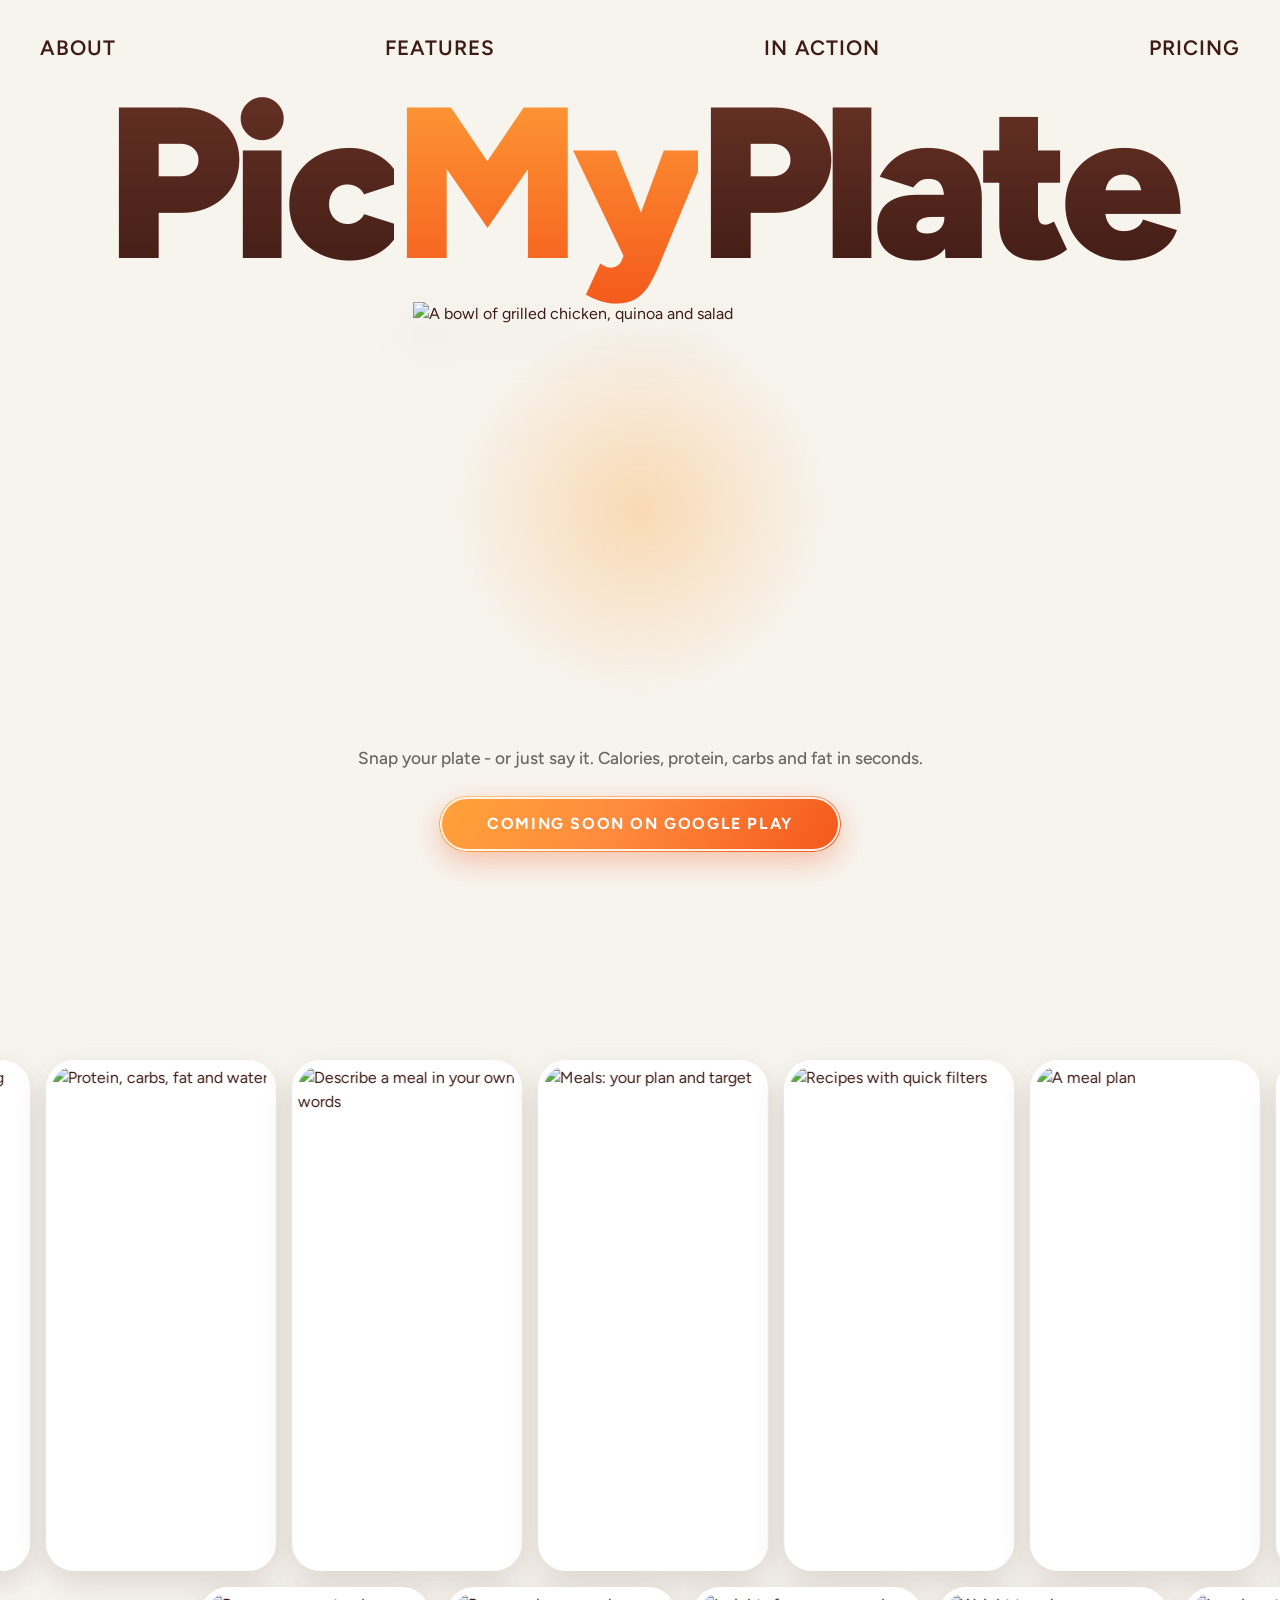
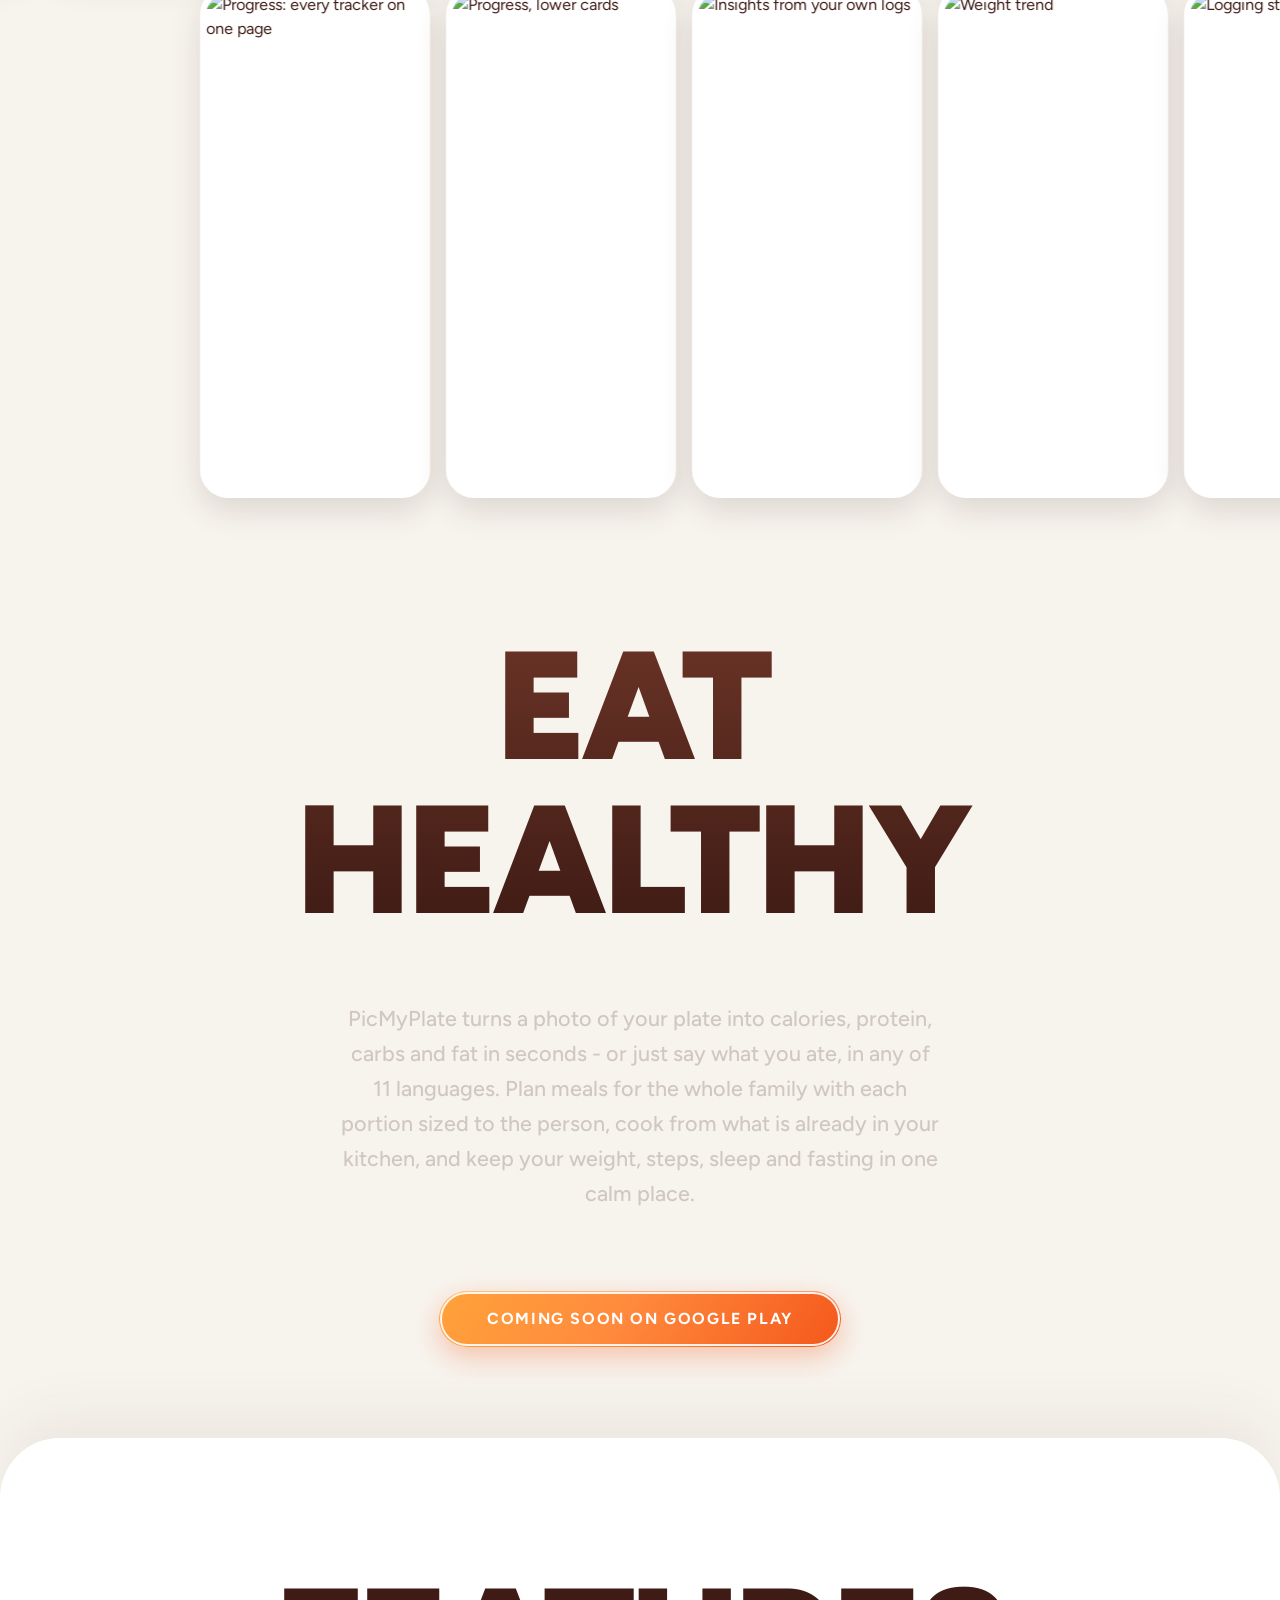
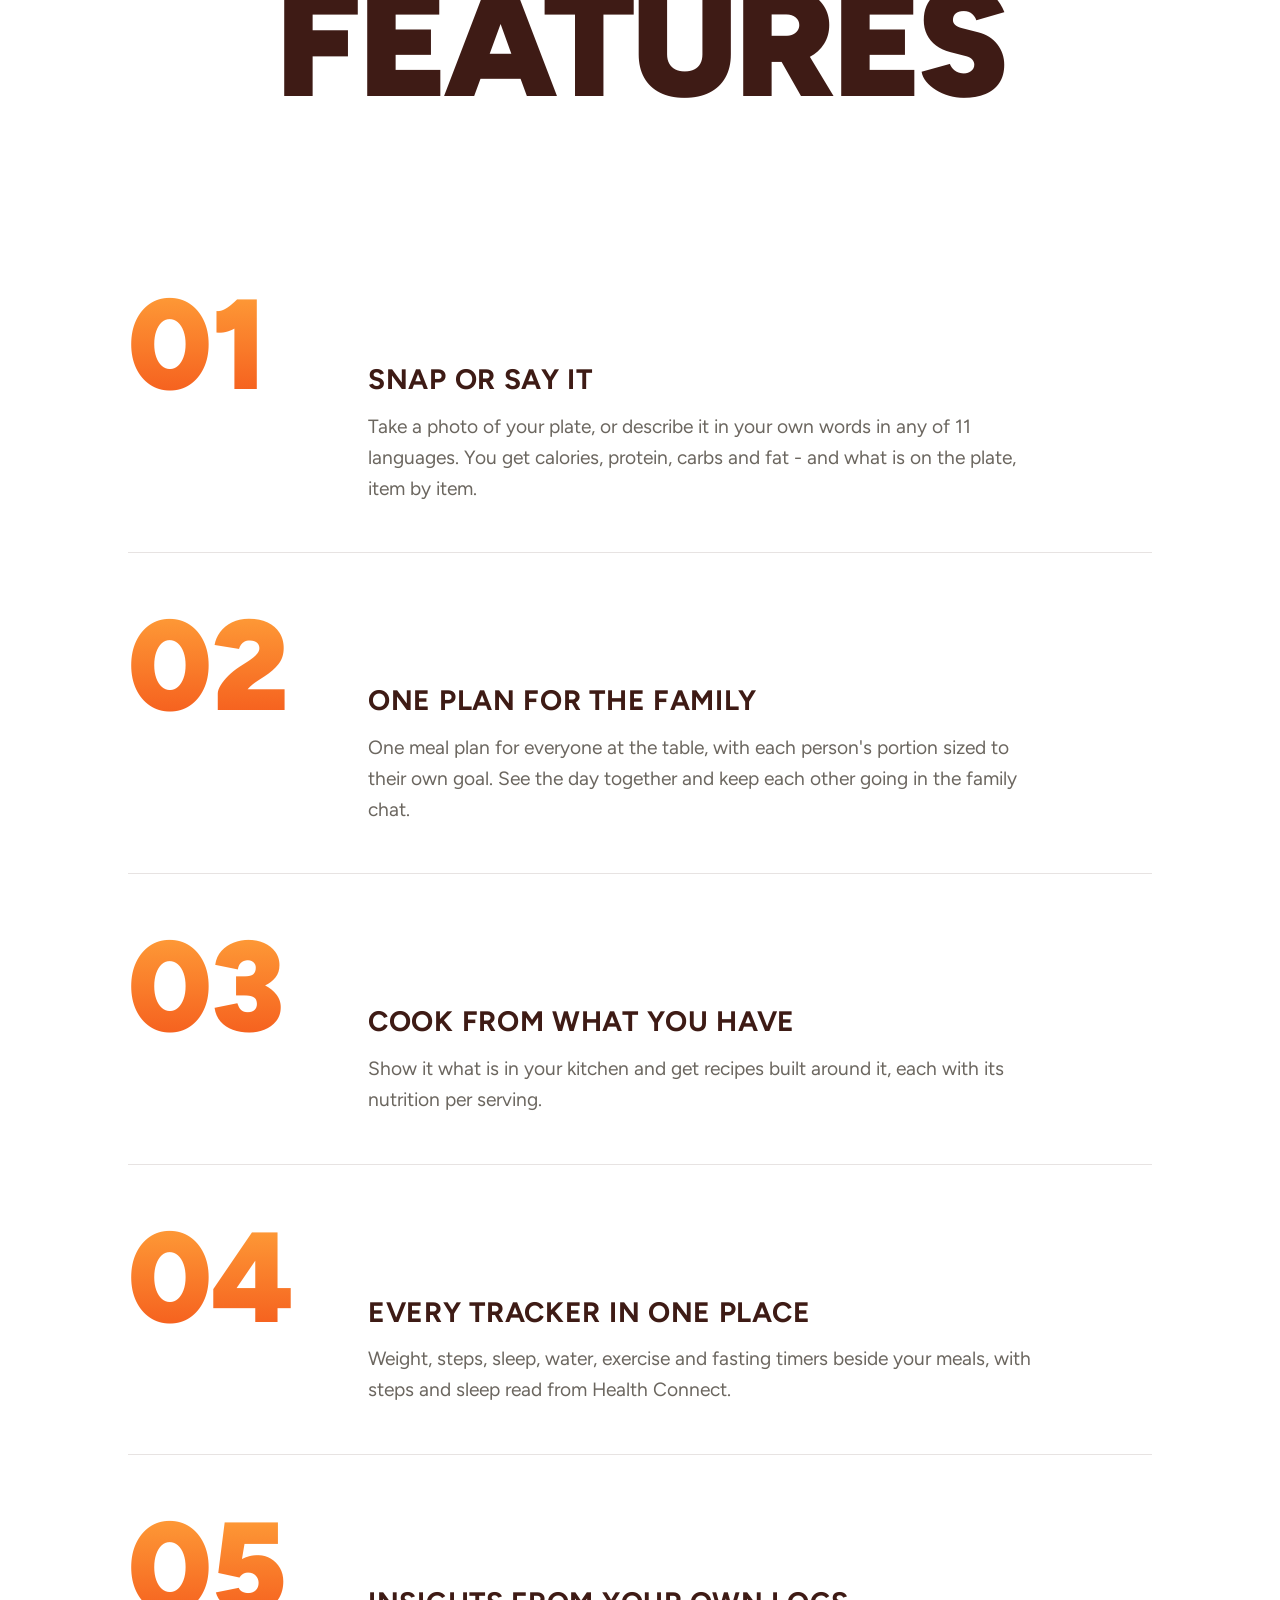
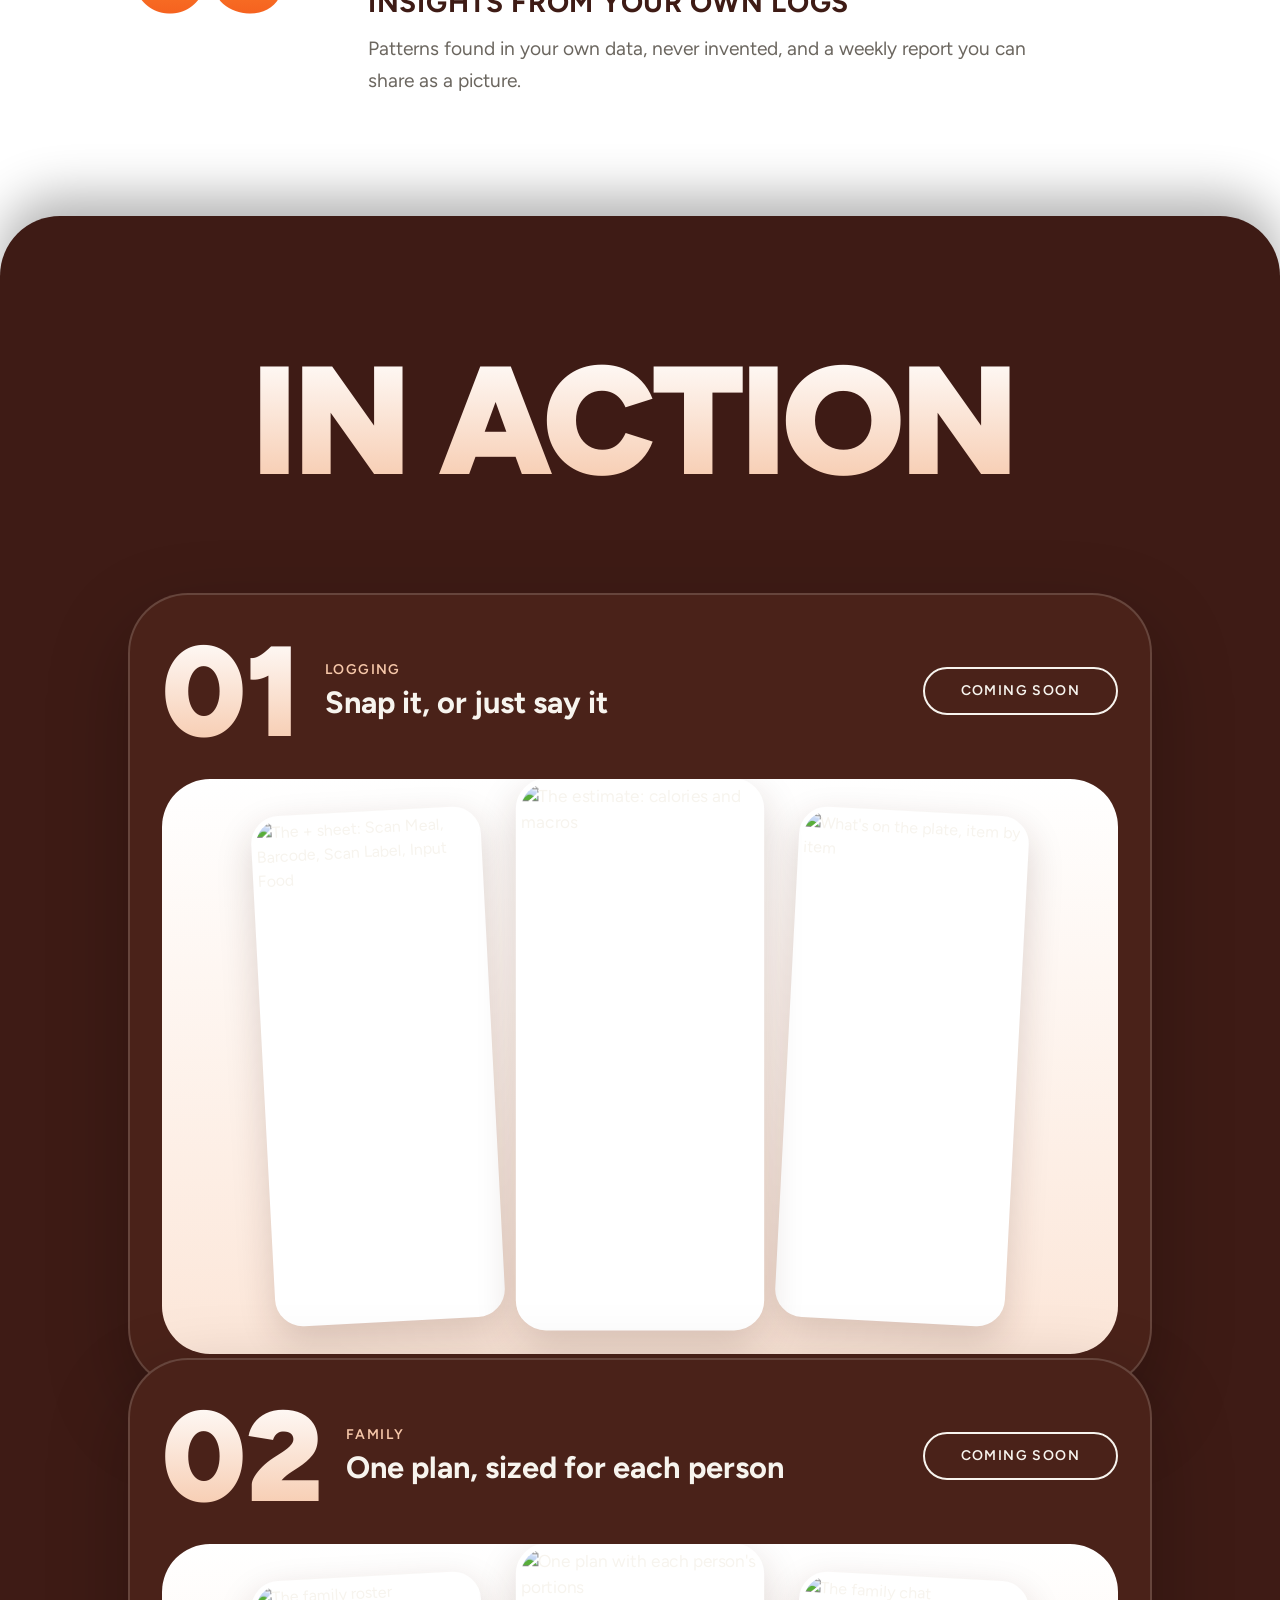
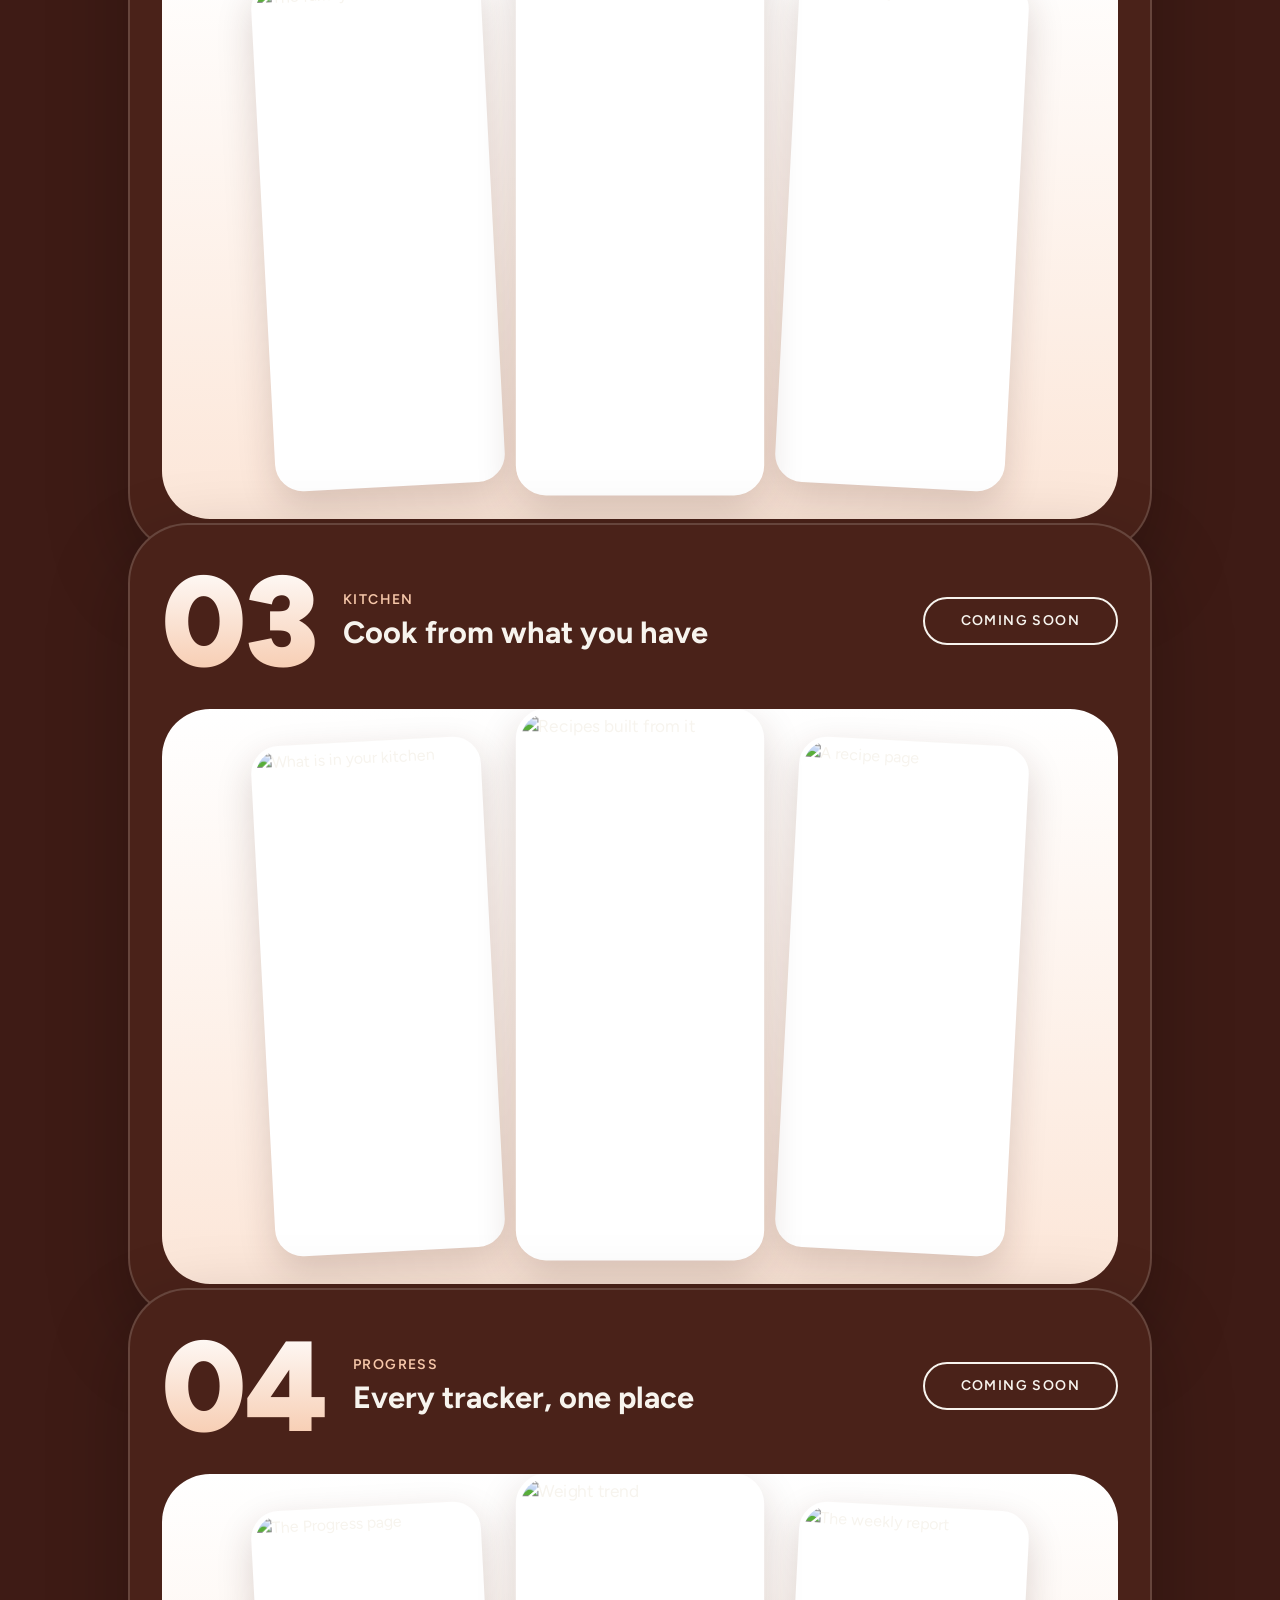
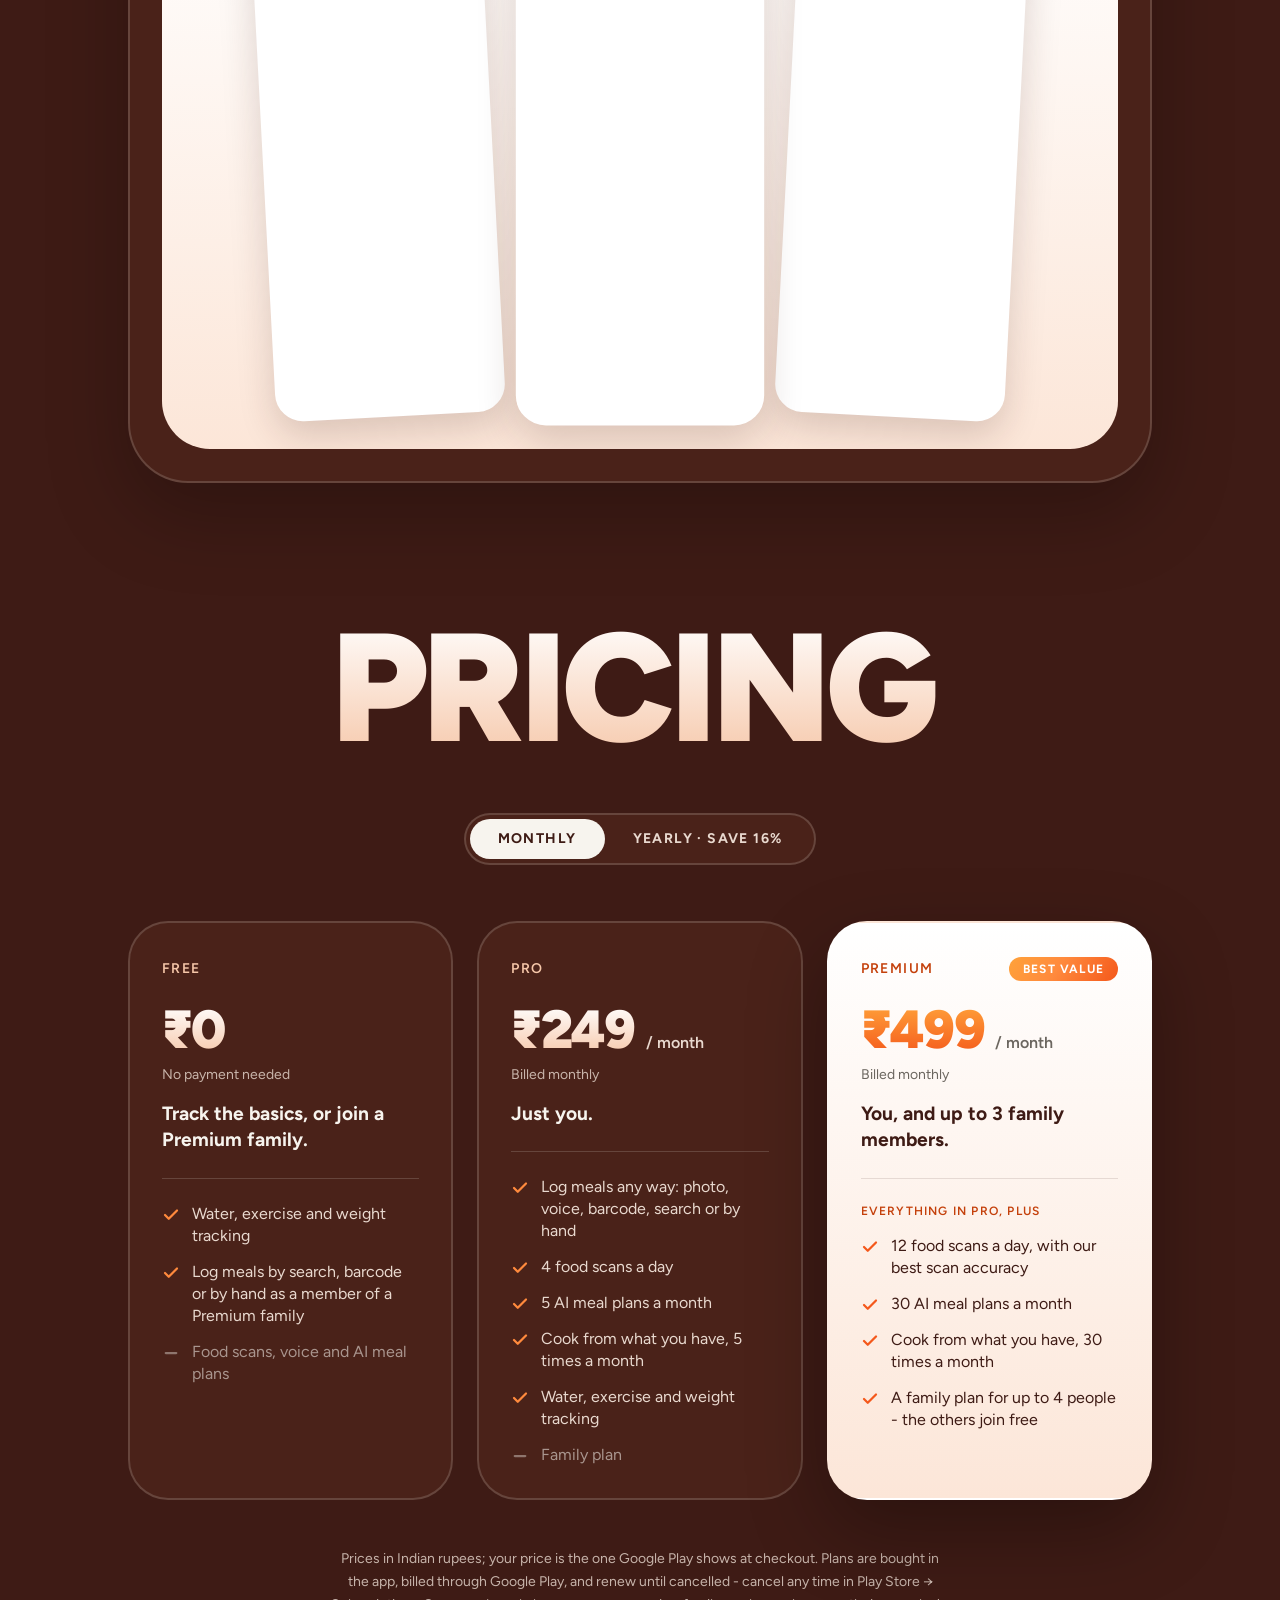
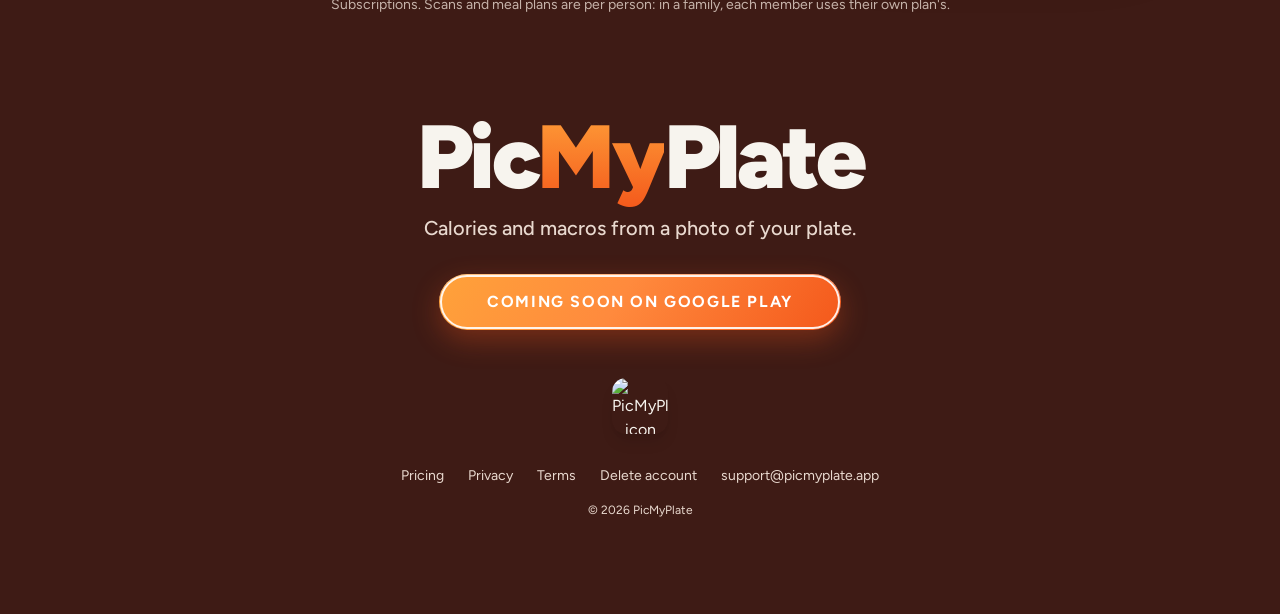
==== commit 7a53c26f: "Home page: Coming soon until the app is public on Google Play Every Get the app went to /get/, which" ====
--- a/index.html
+++ b/index.html
@@ -41,8 +41,8 @@
       }
     }
     </script>
-    <script type="module" crossorigin src="/assets/index-CStvWk5N.js"></script>
-    <link rel="stylesheet" crossorigin href="/assets/index-CKfyc5Jg.css">
+    <script type="module" crossorigin src="/assets/index-C4sOPxxn.js"></script>
+    <link rel="stylesheet" crossorigin href="/assets/index-CTls6yGC.css">
   </head>
   <body class="bg-[#F7F4EE] text-[#3E1B15] selection:bg-[#FDEBE0] selection:text-[#C4400B] antialiased">
     <div id="root"></div>
--- a/assets/index-CTls6yGC.css
+++ b/assets/index-CTls6yGC.css
@@ -0,0 +1,2 @@
+/*! tailwindcss v4.3.4 | MIT License | https://tailwindcss.com */
+@layer properties{@supports (((-webkit-hyphens:none)) and (not (margin-trim:block))) or ((-moz-orient:inline) and (not (color:rgb(from red r g b)))){*,:before,:after,::backdrop{--tw-translate-x:0;--tw-translate-y:0;--tw-translate-z:0;--tw-rotate-x:initial;--tw-rotate-y:initial;--tw-rotate-z:initial;--tw-skew-x:initial;--tw-skew-y:initial;--tw-divide-y-reverse:0;--tw-border-style:solid;--tw-leading:initial;--tw-font-weight:initial;--tw-tracking:initial;--tw-shadow:0 0 #0000;--tw-shadow-color:initial;--tw-shadow-alpha:100%;--tw-inset-shadow:0 0 #0000;--tw-inset-shadow-color:initial;--tw-inset-shadow-alpha:100%;--tw-ring-color:initial;--tw-ring-shadow:0 0 #0000;--tw-inset-ring-color:initial;--tw-inset-ring-shadow:0 0 #0000;--tw-ring-inset:initial;--tw-ring-offset-width:0px;--tw-ring-offset-color:#fff;--tw-ring-offset-shadow:0 0 #0000;--tw-outline-style:solid;--tw-blur:initial;--tw-brightness:initial;--tw-contrast:initial;--tw-grayscale:initial;--tw-hue-rotate:initial;--tw-invert:initial;--tw-opacity:initial;--tw-saturate:initial;--tw-sepia:initial;--tw-drop-shadow:initial;--tw-drop-shadow-color:initial;--tw-drop-shadow-alpha:100%;--tw-drop-shadow-size:initial;--tw-duration:initial;--tw-ease:initial}}}@layer theme{:root,:host{--font-sans:-apple-system, BlinkMacSystemFont, "Segoe UI", Roboto, "Helvetica Neue", "Noto Sans", Arial, sans-serif, "Apple Color Emoji", "Segoe UI Emoji", "Segoe UI Symbol", "Noto Color Emoji";--font-mono:ui-monospace, SFMono-Regular, Menlo, Monaco, Consolas, "Liberation Mono", "Courier New", monospace;--color-white:#fff;--spacing:.25rem;--container-md:28rem;--container-2xl:42rem;--container-4xl:56rem;--container-5xl:64rem;--text-xs:.75rem;--text-xs--line-height:calc(1 / .75);--text-sm:.875rem;--text-sm--line-height:calc(1.25 / .875);--text-base:1rem;--text-base--line-height:calc(1.5 / 1);--text-lg:1.125rem;--text-lg--line-height:calc(1.75 / 1.125);--text-xl:1.25rem;--text-xl--line-height:calc(1.75 / 1.25);--font-weight-normal:400;--font-weight-medium:500;--font-weight-semibold:600;--font-weight-bold:700;--font-weight-black:900;--tracking-wide:.025em;--tracking-wider:.05em;--tracking-widest:.1em;--leading-tight:1.25;--leading-snug:1.375;--leading-relaxed:1.625;--drop-shadow-2xl:0 25px 25px #00000026;--ease-out:cubic-bezier(0, 0, .2, 1);--ease-in-out:cubic-bezier(.4, 0, .2, 1);--default-transition-duration:.15s;--default-transition-timing-function:cubic-bezier(.4, 0, .2, 1);--default-font-family:var(--font-sans);--default-mono-font-family:var(--font-mono)}}@layer base{*,:after,:before,::backdrop{box-sizing:border-box;border:0 solid;margin:0;padding:0}::file-selector-button{box-sizing:border-box;border:0 solid;margin:0;padding:0}html,:host{-webkit-text-size-adjust:100%;tab-size:4;line-height:1.5;font-family:var(--default-font-family,-apple-system, BlinkMacSystemFont, "Segoe UI", Roboto, "Helvetica Neue", "Noto Sans", Arial, sans-serif, "Apple Color Emoji", "Segoe UI Emoji", "Segoe UI Symbol", "Noto Color Emoji");font-feature-settings:var(--default-font-feature-settings,normal);font-variation-settings:var(--default-font-variation-settings,normal);-webkit-tap-highlight-color:transparent}hr{height:0;color:inherit;border-top-width:1px}abbr:where([title]){-webkit-text-decoration:underline dotted;text-decoration:underline dotted}h1,h2,h3,h4,h5,h6{font-size:inherit;font-weight:inherit}a{color:inherit;-webkit-text-decoration:inherit;-webkit-text-decoration:inherit;-webkit-text-decoration:inherit;-webkit-text-decoration:inherit;text-decoration:inherit}b,strong{font-weight:bolder}code,kbd,samp,pre{font-family:var(--default-mono-font-family,ui-monospace, SFMono-Regular, Menlo, Monaco, Consolas, "Liberation Mono", "Courier New", monospace);font-feature-settings:var(--default-mono-font-feature-settings,normal);font-variation-settings:var(--default-mono-font-variation-settings,normal);font-size:1em}small{font-size:80%}sub,sup{vertical-align:baseline;font-size:75%;line-height:0;position:relative}sub{bottom:-.25em}sup{top:-.5em}table{text-indent:0;border-color:inherit;border-collapse:collapse}:-moz-focusring:where(:not(iframe)){outline:auto}progress{vertical-align:baseline}summary{display:list-item}ol,ul,menu{list-style:none}img,svg,video,canvas,audio,iframe,embed,object{vertical-align:middle;display:block}img,video{max-width:100%;height:auto}button,input,select,optgroup,textarea{font:inherit;font-feature-settings:inherit;font-variation-settings:inherit;letter-spacing:inherit;color:inherit;opacity:1;background-color:#0000;border-radius:0}::file-selector-button{font:inherit;font-feature-settings:inherit;font-variation-settings:inherit;letter-spacing:inherit;color:inherit;opacity:1;background-color:#0000;border-radius:0}:where(select:is([multiple],[size])) optgroup{font-weight:bolder}:where(select:is([multiple],[size])) optgroup option{padding-inline-start:20px}::file-selector-button{margin-inline-end:4px}::placeholder{opacity:1}@supports (not ((-webkit-appearance:-apple-pay-button))) or (contain-intrinsic-size:1px){::placeholder{color:currentColor}@supports (color:color-mix(in lab, red, red)){::placeholder{color:color-mix(in oklab, currentcolor 50%, transparent)}}}textarea{resize:vertical}::-webkit-search-decoration{-webkit-appearance:none}::-webkit-date-and-time-value{min-height:1lh;text-align:inherit}::-webkit-datetime-edit{display:inline-flex}::-webkit-datetime-edit-fields-wrapper{padding:0}::-webkit-datetime-edit{padding-block:0}::-webkit-datetime-edit-year-field{padding-block:0}::-webkit-datetime-edit-month-field{padding-block:0}::-webkit-datetime-edit-day-field{padding-block:0}::-webkit-datetime-edit-hour-field{padding-block:0}::-webkit-datetime-edit-minute-field{padding-block:0}::-webkit-datetime-edit-second-field{padding-block:0}::-webkit-datetime-edit-millisecond-field{padding-block:0}::-webkit-datetime-edit-meridiem-field{padding-block:0}::-webkit-calendar-picker-indicator{line-height:1}:-moz-ui-invalid{box-shadow:none}button,input:where([type=button],[type=reset],[type=submit]){appearance:button}::file-selector-button{appearance:button}::-webkit-inner-spin-button{height:auto}::-webkit-outer-spin-button{height:auto}[hidden]:where(:not([hidden=until-found])){display:none!important}:root{--sand:#f7f4ee;--card:#fff;--ink:#3e1b15;--ink-2:#6b665f;--orange:#ff724c;--orange-ink:#c4400b;--btn-from:#ffa23a;--btn-to:#f4581b;--peach:#fdebe0;--peach-2:#fce6d8;--cocoa:#3e1b15;--cocoa-2:#4a2219;--cream:#f7f4ee;--cream-2:#e9d9cf;font-family:Figtree,sans-serif}*,:before,:after{box-sizing:border-box;margin:0;padding:0}html,body,#root{color:#3e1b15;scroll-behavior:smooth;background-color:#f7f4ee;font-family:Figtree,-apple-system,BlinkMacSystemFont,Segoe UI,Roboto,sans-serif;overflow-x:clip}}@layer components;@layer utilities{.pointer-events-none{pointer-events:none}.invisible{visibility:hidden}.absolute{position:absolute}.fixed{position:fixed}.relative{position:relative}.sticky{position:sticky}.inset-0{inset:0}.top-1\/2{top:50%}.top-\[5\%\]{top:5%}.right-\[1\%\]{right:1%}.right-\[3\%\]{right:3%}.bottom-\[8\%\]{bottom:8%}.left-1\/2{left:50%}.left-\[1\%\]{left:1%}.left-\[3\%\]{left:3%}.z-0{z-index:0}.z-10{z-index:10}.z-20{z-index:20}.z-30{z-index:30}.mx-auto{margin-inline:auto}.my-6{margin-block:calc(var(--spacing) * 6)}.my-auto{margin-block:auto}.-mt-10{margin-top:calc(var(--spacing) * -10)}.mt-2{margin-top:calc(var(--spacing) * 2)}.mt-3{margin-top:calc(var(--spacing) * 3)}.mt-4{margin-top:calc(var(--spacing) * 4)}.mt-5{margin-top:calc(var(--spacing) * 5)}.mt-7{margin-top:calc(var(--spacing) * 7)}.mt-8{margin-top:calc(var(--spacing) * 8)}.mt-10{margin-top:calc(var(--spacing) * 10)}.mt-12{margin-top:calc(var(--spacing) * 12)}.mt-\[3px\]{margin-top:3px}.-mr-\[0\.16em\]{margin-right:-.16em}.mb-4{margin-bottom:calc(var(--spacing) * 4)}.mb-10{margin-bottom:calc(var(--spacing) * 10)}.mb-14{margin-bottom:calc(var(--spacing) * 14)}.mb-16{margin-bottom:calc(var(--spacing) * 16)}.block{display:block}.flex{display:flex}.grid{display:grid}.hidden{display:none}.inline{display:inline}.inline-block{display:inline-block}.inline-flex{display:inline-flex}.aspect-\[9\/20\]{aspect-ratio:9/20}.aspect-square{aspect-ratio:1}.h-14{height:calc(var(--spacing) * 14)}.h-\[85vh\]{height:85vh}.h-auto{height:auto}.h-full{height:100%}.h-px{height:1px}.h-screen{height:100vh}.max-h-\[46vh\]{max-height:46vh}.max-h-\[880px\]{max-height:880px}.min-h-0{min-height:0}.min-h-\[1\.25rem\]{min-height:1.25rem}.min-h-\[28px\]{min-height:28px}.min-h-\[580px\]{min-height:580px}.min-h-\[clamp\(580px\,85vh\,880px\)\]{min-height:clamp(580px,85vh,880px)}.min-h-screen{min-height:100vh}.w-14{width:calc(var(--spacing) * 14)}.w-24{width:calc(var(--spacing) * 24)}.w-\[30\%\]{width:30%}.w-\[72px\]{width:72px}.w-\[110px\]{width:110px}.w-\[120\%\]{width:120%}.w-\[140px\]{width:140px}.w-\[170px\]{width:170px}.w-auto{width:auto}.w-full{width:100%}.w-max{width:max-content}.max-w-2xl{max-width:var(--container-2xl)}.max-w-4xl{max-width:var(--container-4xl)}.max-w-5xl{max-width:var(--container-5xl)}.max-w-\[22rem\]{max-width:22rem}.max-w-\[230px\]{max-width:230px}.max-w-\[520px\]{max-width:520px}.max-w-\[600px\]{max-width:600px}.max-w-md{max-width:var(--container-md)}.min-w-0{min-width:0}.flex-1{flex:1}.flex-none{flex:none}.shrink-0{flex-shrink:0}.-translate-x-1\/2{--tw-translate-x:calc(calc(1 / 2 * 100%) * -1);translate:var(--tw-translate-x) var(--tw-translate-y)}.-translate-y-1\/2{--tw-translate-y:calc(calc(1 / 2 * 100%) * -1);translate:var(--tw-translate-x) var(--tw-translate-y)}.-translate-y-3{--tw-translate-y:calc(var(--spacing) * -3);translate:var(--tw-translate-x) var(--tw-translate-y)}.scale-\[1\.08\]{scale:1.08}.-rotate-3{rotate:-3deg}.rotate-3{rotate:3deg}.transform{transform:var(--tw-rotate-x, ) var(--tw-rotate-y, ) var(--tw-rotate-z, ) var(--tw-skew-x, ) var(--tw-skew-y, )}.cursor-default{cursor:default}.scroll-mt-8{scroll-margin-top:calc(var(--spacing) * 8)}.grid-cols-1{grid-template-columns:repeat(1,minmax(0,1fr))}.flex-col{flex-direction:column}.flex-wrap{flex-wrap:wrap}.items-baseline{align-items:baseline}.items-center{align-items:center}.items-end{align-items:flex-end}.items-start{align-items:flex-start}.items-stretch{align-items:stretch}.justify-between{justify-content:space-between}.justify-center{justify-content:center}.gap-1{gap:var(--spacing)}.gap-2{gap:calc(var(--spacing) * 2)}.gap-2\.5{gap:calc(var(--spacing) * 2.5)}.gap-3{gap:calc(var(--spacing) * 3)}.gap-3\.5{gap:calc(var(--spacing) * 3.5)}.gap-4{gap:calc(var(--spacing) * 4)}.gap-5{gap:calc(var(--spacing) * 5)}.gap-x-2{column-gap:calc(var(--spacing) * 2)}.gap-x-6{column-gap:calc(var(--spacing) * 6)}.gap-y-2{row-gap:calc(var(--spacing) * 2)}:where(.divide-y>:not(:last-child)){--tw-divide-y-reverse:0;border-bottom-style:var(--tw-border-style);border-top-style:var(--tw-border-style);border-top-width:calc(1px * var(--tw-divide-y-reverse));border-bottom-width:calc(1px * calc(1 - var(--tw-divide-y-reverse)))}:where(.divide-\[rgba\(62\,27\,21\,0\.12\)\]>:not(:last-child)){border-color:#3e1b151f}.overflow-hidden{overflow:hidden}.overflow-x-clip{overflow-x:clip}.rounded{border-radius:.25rem}.rounded-\[14px\]{border-radius:14px}.rounded-\[22px\]{border-radius:22px}.rounded-\[28px\]{border-radius:28px}.rounded-\[32px\]{border-radius:32px}.rounded-\[40px\]{border-radius:40px}.rounded-full{border-radius:2147483647px}.rounded-t-\[40px\]{border-top-left-radius:40px;border-top-right-radius:40px}.border-2{border-style:var(--tw-border-style);border-width:2px}.border-\[5px\]{border-style:var(--tw-border-style);border-width:5px}.border-\[6px\]{border-style:var(--tw-border-style);border-width:6px}.border-\[\#F7F4EE\]{border-color:#f7f4ee}.border-\[\#F7F4EE\]\/16{border-color:oklab(96.7806% .000812173 .00855023/.16)}.border-transparent{border-color:#0000}.border-white{border-color:var(--color-white)}.bg-\[\#3E1B15\]{background-color:#3e1b15}.bg-\[\#4A2219\]{background-color:#4a2219}.bg-\[\#F7F4EE\]{background-color:#f7f4ee}.bg-\[\#F7F4EE\]\/16{background-color:oklab(96.7806% .000812173 .00855023/.16)}.bg-\[rgba\(62\,27\,21\,0\.12\)\]{background-color:#3e1b151f}.bg-white{background-color:var(--color-white)}.object-contain{object-fit:contain}.object-cover{object-fit:cover}.object-top{object-position:top}.p-1{padding:var(--spacing)}.p-4{padding:calc(var(--spacing) * 4)}.p-6{padding:calc(var(--spacing) * 6)}.px-3{padding-inline:calc(var(--spacing) * 3)}.px-3\.5{padding-inline:calc(var(--spacing) * 3.5)}.px-4{padding-inline:calc(var(--spacing) * 4)}.px-5{padding-inline:calc(var(--spacing) * 5)}.px-6{padding-inline:calc(var(--spacing) * 6)}.px-7{padding-inline:calc(var(--spacing) * 7)}.px-9{padding-inline:calc(var(--spacing) * 9)}.py-1{padding-block:var(--spacing)}.py-2\.5{padding-block:calc(var(--spacing) * 2.5)}.py-3\.5{padding-block:calc(var(--spacing) * 3.5)}.py-8{padding-block:calc(var(--spacing) * 8)}.py-20{padding-block:calc(var(--spacing) * 20)}.pt-2{padding-top:calc(var(--spacing) * 2)}.pt-6{padding-top:calc(var(--spacing) * 6)}.pt-20{padding-top:calc(var(--spacing) * 20)}.pt-24{padding-top:calc(var(--spacing) * 24)}.pr-\[0\.1em\]{padding-right:.1em}.pr-\[0\.06em\]{padding-right:.06em}.pr-\[0\.16em\]{padding-right:.16em}.pb-8{padding-bottom:calc(var(--spacing) * 8)}.pb-10{padding-bottom:calc(var(--spacing) * 10)}.pb-12{padding-bottom:calc(var(--spacing) * 12)}.text-center{text-align:center}.text-base{font-size:var(--text-base);line-height:var(--tw-leading,var(--text-base--line-height))}.text-sm{font-size:var(--text-sm);line-height:var(--tw-leading,var(--text-sm--line-height))}.text-xs{font-size:var(--text-xs);line-height:var(--tw-leading,var(--text-xs--line-height))}.text-\[11px\]{font-size:11px}.text-\[15px\]{font-size:15px}.leading-none{--tw-leading:1;line-height:1}.leading-relaxed{--tw-leading:var(--leading-relaxed);line-height:var(--leading-relaxed)}.leading-snug{--tw-leading:var(--leading-snug);line-height:var(--leading-snug)}.leading-tight{--tw-leading:var(--leading-tight);line-height:var(--leading-tight)}.font-black{--tw-font-weight:var(--font-weight-black);font-weight:var(--font-weight-black)}.font-bold{--tw-font-weight:var(--font-weight-bold);font-weight:var(--font-weight-bold)}.font-medium{--tw-font-weight:var(--font-weight-medium);font-weight:var(--font-weight-medium)}.font-normal{--tw-font-weight:var(--font-weight-normal);font-weight:var(--font-weight-normal)}.font-semibold{--tw-font-weight:var(--font-weight-semibold);font-weight:var(--font-weight-semibold)}.tracking-\[-0\.03em\]{--tw-tracking:-.03em;letter-spacing:-.03em}.tracking-\[-0\.04em\]{--tw-tracking:-.04em;letter-spacing:-.04em}.tracking-wide{--tw-tracking:var(--tracking-wide);letter-spacing:var(--tracking-wide)}.tracking-wider{--tw-tracking:var(--tracking-wider);letter-spacing:var(--tracking-wider)}.tracking-widest{--tw-tracking:var(--tracking-widest);letter-spacing:var(--tracking-widest)}.text-balance{text-wrap:balance}.whitespace-nowrap{white-space:nowrap}.text-\[\#3E1B15\]{color:#3e1b15}.text-\[\#6B665F\]{color:#6b665f}.text-\[\#C4400B\]{color:#c4400b}.text-\[\#E9D9CF\]{color:#e9d9cf}.text-\[\#E9D9CF\]\/80{color:oklab(89.5483% .0130306 .0181441/.8)}.text-\[\#F6C7A9\]{color:#f6c7a9}.text-\[\#F7F4EE\]{color:#f7f4ee}.text-\[\#F7F4EE\]\/40{color:oklab(96.7806% .000812173 .00855023/.4)}.text-\[\#F7F4EE\]\/55{color:oklab(96.7806% .000812173 .00855023/.55)}.text-\[\#F4581B\]{color:#f4581b}.text-\[\#FF8A3D\]{color:#ff8a3d}.text-white{color:var(--color-white)}.uppercase{text-transform:uppercase}.antialiased{-webkit-font-smoothing:antialiased;-moz-osx-font-smoothing:grayscale}.opacity-100{opacity:1}.shadow-\[0_-20px_50px_rgba\(0\,0\,0\,0\.3\)\]{--tw-shadow:0 -20px 50px var(--tw-shadow-color,#0000004d);box-shadow:var(--tw-inset-shadow), var(--tw-inset-ring-shadow), var(--tw-ring-offset-shadow), var(--tw-ring-shadow), var(--tw-shadow)}.shadow-\[0_-24px_60px_rgba\(62\,27\,21\,0\.06\)\]{--tw-shadow:0 -24px 60px var(--tw-shadow-color,#3e1b150f);box-shadow:var(--tw-inset-shadow), var(--tw-inset-ring-shadow), var(--tw-ring-offset-shadow), var(--tw-ring-shadow), var(--tw-shadow)}.shadow-\[0_12px_32px_rgba\(62\,27\,21\,0\.14\)\]{--tw-shadow:0 12px 32px var(--tw-shadow-color,#3e1b1524);box-shadow:var(--tw-inset-shadow), var(--tw-inset-ring-shadow), var(--tw-ring-offset-shadow), var(--tw-ring-shadow), var(--tw-shadow)}.shadow-\[0_14px_36px_rgba\(62\,27\,21\,0\.18\)\]{--tw-shadow:0 14px 36px var(--tw-shadow-color,#3e1b152e);box-shadow:var(--tw-inset-shadow), var(--tw-inset-ring-shadow), var(--tw-ring-offset-shadow), var(--tw-ring-shadow), var(--tw-shadow)}.shadow-\[0_30px_80px_rgba\(0\,0\,0\,0\.3\)\]{--tw-shadow:0 30px 80px var(--tw-shadow-color,#0000004d);box-shadow:var(--tw-inset-shadow), var(--tw-inset-ring-shadow), var(--tw-ring-offset-shadow), var(--tw-ring-shadow), var(--tw-shadow)}.shadow-\[0_30px_80px_rgba\(0\,0\,0\,0\.25\)\]{--tw-shadow:0 30px 80px var(--tw-shadow-color,#00000040);box-shadow:var(--tw-inset-shadow), var(--tw-inset-ring-shadow), var(--tw-ring-offset-shadow), var(--tw-ring-shadow), var(--tw-shadow)}.shadow-lg{--tw-shadow:0 10px 15px -3px var(--tw-shadow-color,#0000001a), 0 4px 6px -4px var(--tw-shadow-color,#0000001a);box-shadow:var(--tw-inset-shadow), var(--tw-inset-ring-shadow), var(--tw-ring-offset-shadow), var(--tw-ring-shadow), var(--tw-shadow)}.outline{outline-style:var(--tw-outline-style);outline-width:1px}.outline-2{outline-style:var(--tw-outline-style);outline-width:2px}.-outline-offset-\[3px\]{outline-offset:calc(3px * -1)}.outline-white\/90{outline-color:#ffffffe6}@supports (color:color-mix(in lab, red, red)){.outline-white\/90{outline-color:color-mix(in oklab, var(--color-white) 90%, transparent)}}.drop-shadow-2xl{--tw-drop-shadow-size:drop-shadow(0 25px 25px var(--tw-drop-shadow-color,#00000026));--tw-drop-shadow:drop-shadow(var(--drop-shadow-2xl));filter:var(--tw-blur, ) var(--tw-brightness, ) var(--tw-contrast, ) var(--tw-grayscale, ) var(--tw-hue-rotate, ) var(--tw-invert, ) var(--tw-saturate, ) var(--tw-sepia, ) var(--tw-drop-shadow, )}.transition{transition-property:color,background-color,border-color,outline-color,text-decoration-color,fill,stroke,--tw-gradient-from,--tw-gradient-via,--tw-gradient-to,opacity,box-shadow,transform,translate,scale,rotate,filter,-webkit-backdrop-filter,backdrop-filter,display,content-visibility,overlay,pointer-events;transition-timing-function:var(--tw-ease,var(--default-transition-timing-function));transition-duration:var(--tw-duration,var(--default-transition-duration))}.transition-all{transition-property:all;transition-timing-function:var(--tw-ease,var(--default-transition-timing-function));transition-duration:var(--tw-duration,var(--default-transition-duration))}.transition-colors{transition-property:color,background-color,border-color,outline-color,text-decoration-color,fill,stroke,--tw-gradient-from,--tw-gradient-via,--tw-gradient-to;transition-timing-function:var(--tw-ease,var(--default-transition-timing-function));transition-duration:var(--tw-duration,var(--default-transition-duration))}.transition-transform{transition-property:transform,translate,scale,rotate;transition-timing-function:var(--tw-ease,var(--default-transition-timing-function));transition-duration:var(--tw-duration,var(--default-transition-duration))}.duration-200{--tw-duration:.2s;transition-duration:.2s}.ease-in-out{--tw-ease:var(--ease-in-out);transition-timing-function:var(--ease-in-out)}.ease-out{--tw-ease:var(--ease-out);transition-timing-function:var(--ease-out)}.select-none{-webkit-user-select:none;user-select:none}.select-text{-webkit-user-select:text;user-select:text}@media (hover:hover){:is(:where(.group):hover .group-hover\:translate-x-0\.5){--tw-translate-x:calc(var(--spacing) * .5);translate:var(--tw-translate-x) var(--tw-translate-y)}:is(:where(.group):hover .group-hover\:-translate-y-0\.5){--tw-translate-y:calc(var(--spacing) * -.5);translate:var(--tw-translate-x) var(--tw-translate-y)}}.selection\:bg-\[\#FDEBE0\] ::selection{background-color:#fdebe0}.selection\:bg-\[\#FDEBE0\]::selection{background-color:#fdebe0}.selection\:text-\[\#C4400B\] ::selection{color:#c4400b}.selection\:text-\[\#C4400B\]::selection{color:#c4400b}@media (hover:hover){.hover\:-translate-y-0\.5:hover{--tw-translate-y:calc(var(--spacing) * -.5);translate:var(--tw-translate-x) var(--tw-translate-y)}.hover\:rotate-0:hover{rotate:0deg}.hover\:bg-\[\#F7F4EE\]\/10:hover{background-color:oklab(96.7806% .000812173 .00855023/.1)}.hover\:text-\[\#C4400B\]:hover{color:#c4400b}.hover\:text-white:hover{color:var(--color-white)}.hover\:shadow-\[0_14px_34px_rgba\(244\,88\,27\,0\.42\)\]:hover{--tw-shadow:0 14px 34px var(--tw-shadow-color,#f4581b6b);box-shadow:var(--tw-inset-shadow), var(--tw-inset-ring-shadow), var(--tw-ring-offset-shadow), var(--tw-ring-shadow), var(--tw-shadow)}}.active\:scale-\[0\.98\]:active{scale:.98}@media (width>=40rem){.sm\:right-\[2\%\]{right:2%}.sm\:right-\[6\%\]{right:6%}.sm\:left-\[2\%\]{left:2%}.sm\:left-\[6\%\]{left:6%}.sm\:-mt-12{margin-top:calc(var(--spacing) * -12)}.sm\:mt-3{margin-top:calc(var(--spacing) * 3)}.sm\:mt-12{margin-top:calc(var(--spacing) * 12)}.sm\:mb-6{margin-bottom:calc(var(--spacing) * 6)}.sm\:mb-12{margin-bottom:calc(var(--spacing) * 12)}.sm\:mb-14{margin-bottom:calc(var(--spacing) * 14)}.sm\:mb-16{margin-bottom:calc(var(--spacing) * 16)}.sm\:mb-20{margin-bottom:calc(var(--spacing) * 20)}.sm\:block{display:block}.sm\:hidden{display:none}.sm\:inline{display:inline}.sm\:w-32{width:calc(var(--spacing) * 32)}.sm\:w-\[150px\]{width:150px}.sm\:w-\[190px\]{width:190px}.sm\:w-\[200px\]{width:200px}.sm\:max-w-\[30rem\]{max-width:30rem}.sm\:flex-row{flex-direction:row}.sm\:items-baseline{align-items:baseline}.sm\:gap-3{gap:calc(var(--spacing) * 3)}.sm\:gap-5{gap:calc(var(--spacing) * 5)}.sm\:gap-6{gap:calc(var(--spacing) * 6)}.sm\:gap-10{gap:calc(var(--spacing) * 10)}.sm\:rounded-\[28px\]{border-radius:28px}.sm\:rounded-\[40px\]{border-radius:40px}.sm\:rounded-\[50px\]{border-radius:50px}.sm\:rounded-t-\[50px\]{border-top-left-radius:50px;border-top-right-radius:50px}.sm\:p-6{padding:calc(var(--spacing) * 6)}.sm\:p-8{padding:calc(var(--spacing) * 8)}.sm\:px-6{padding-inline:calc(var(--spacing) * 6)}.sm\:px-7{padding-inline:calc(var(--spacing) * 7)}.sm\:px-8{padding-inline:calc(var(--spacing) * 8)}.sm\:px-9{padding-inline:calc(var(--spacing) * 9)}.sm\:px-10{padding-inline:calc(var(--spacing) * 10)}.sm\:py-3{padding-block:calc(var(--spacing) * 3)}.sm\:py-4{padding-block:calc(var(--spacing) * 4)}.sm\:py-10{padding-block:calc(var(--spacing) * 10)}.sm\:py-24{padding-block:calc(var(--spacing) * 24)}.sm\:pt-24{padding-top:calc(var(--spacing) * 24)}.sm\:pt-32{padding-top:calc(var(--spacing) * 32)}.sm\:pb-10{padding-bottom:calc(var(--spacing) * 10)}.sm\:text-base{font-size:var(--text-base);line-height:var(--tw-leading,var(--text-base--line-height))}.sm\:text-lg{font-size:var(--text-lg);line-height:var(--tw-leading,var(--text-lg--line-height))}.sm\:text-sm{font-size:var(--text-sm);line-height:var(--tw-leading,var(--text-sm--line-height))}.sm\:text-xs{font-size:var(--text-xs);line-height:var(--tw-leading,var(--text-xs--line-height))}.sm\:tracking-widest{--tw-tracking:var(--tracking-widest);letter-spacing:var(--tracking-widest)}}@media (width>=48rem){.md\:right-\[4\%\]{right:4%}.md\:right-\[9\%\]{right:9%}.md\:left-\[4\%\]{left:4%}.md\:left-\[9\%\]{left:9%}.md\:-mt-14{margin-top:calc(var(--spacing) * -14)}.md\:mb-16{margin-bottom:calc(var(--spacing) * 16)}.md\:mb-20{margin-bottom:calc(var(--spacing) * 20)}.md\:mb-24{margin-bottom:calc(var(--spacing) * 24)}.md\:mb-28{margin-bottom:calc(var(--spacing) * 28)}.md\:w-44{width:calc(var(--spacing) * 44)}.md\:w-\[96px\]{width:96px}.md\:w-\[200px\]{width:200px}.md\:w-\[230px\]{width:230px}.md\:w-\[250px\]{width:250px}.md\:max-w-\[36rem\]{max-width:36rem}.md\:gap-5{gap:calc(var(--spacing) * 5)}.md\:gap-8{gap:calc(var(--spacing) * 8)}.md\:gap-16{gap:calc(var(--spacing) * 16)}.md\:rounded-\[48px\]{border-radius:48px}.md\:rounded-\[60px\]{border-radius:60px}.md\:rounded-t-\[60px\]{border-top-left-radius:60px;border-top-right-radius:60px}.md\:p-8{padding:calc(var(--spacing) * 8)}.md\:px-10{padding-inline:calc(var(--spacing) * 10)}.md\:px-12{padding-inline:calc(var(--spacing) * 12)}.md\:py-4{padding-block:calc(var(--spacing) * 4)}.md\:py-12{padding-block:calc(var(--spacing) * 12)}.md\:py-32{padding-block:calc(var(--spacing) * 32)}.md\:pt-8{padding-top:calc(var(--spacing) * 8)}.md\:pt-32{padding-top:calc(var(--spacing) * 32)}.md\:pt-40{padding-top:calc(var(--spacing) * 40)}.md\:pb-12{padding-bottom:calc(var(--spacing) * 12)}.md\:text-lg{font-size:var(--text-lg);line-height:var(--tw-leading,var(--text-lg--line-height))}.md\:text-xl{font-size:var(--text-xl);line-height:var(--tw-leading,var(--text-xl--line-height))}}@media (width>=64rem){.lg\:max-w-none{max-width:none}.lg\:flex-1{flex:1}.lg\:grid-cols-3{grid-template-columns:repeat(3,minmax(0,1fr))}.lg\:gap-6{gap:calc(var(--spacing) * 6)}.lg\:text-\[1\.3rem\]{font-size:1.3rem}}}.grad-brown{-webkit-text-fill-color:transparent;background:linear-gradient(#6a3326 0%,#3e1b15 100%);-webkit-background-clip:text;background-clip:text}.grad-orange{-webkit-text-fill-color:transparent;background:linear-gradient(#ffa23a 0%,#f4581b 100%);-webkit-background-clip:text;background-clip:text}.grad-cream{-webkit-text-fill-color:transparent;background:linear-gradient(#fff 0%,#f6c7a9 100%);-webkit-background-clip:text;background-clip:text}@media (prefers-reduced-motion:reduce){*{scroll-behavior:auto!important;transition-duration:.01ms!important;animation-duration:.01ms!important;animation-iteration-count:1!important}}@property --tw-translate-x{syntax:"*";inherits:false;initial-value:0}@property --tw-translate-y{syntax:"*";inherits:false;initial-value:0}@property --tw-translate-z{syntax:"*";inherits:false;initial-value:0}@property --tw-rotate-x{syntax:"*";inherits:false}@property --tw-rotate-y{syntax:"*";inherits:false}@property --tw-rotate-z{syntax:"*";inherits:false}@property --tw-skew-x{syntax:"*";inherits:false}@property --tw-skew-y{syntax:"*";inherits:false}@property --tw-divide-y-reverse{syntax:"*";inherits:false;initial-value:0}@property --tw-border-style{syntax:"*";inherits:false;initial-value:solid}@property --tw-leading{syntax:"*";inherits:false}@property --tw-font-weight{syntax:"*";inherits:false}@property --tw-tracking{syntax:"*";inherits:false}@property --tw-shadow{syntax:"*";inherits:false;initial-value:0 0 #0000}@property --tw-shadow-color{syntax:"*";inherits:false}@property --tw-shadow-alpha{syntax:"<percentage>";inherits:false;initial-value:100%}@property --tw-inset-shadow{syntax:"*";inherits:false;initial-value:0 0 #0000}@property --tw-inset-shadow-color{syntax:"*";inherits:false}@property --tw-inset-shadow-alpha{syntax:"<percentage>";inherits:false;initial-value:100%}@property --tw-ring-color{syntax:"*";inherits:false}@property --tw-ring-shadow{syntax:"*";inherits:false;initial-value:0 0 #0000}@property --tw-inset-ring-color{syntax:"*";inherits:false}@property --tw-inset-ring-shadow{syntax:"*";inherits:false;initial-value:0 0 #0000}@property --tw-ring-inset{syntax:"*";inherits:false}@property --tw-ring-offset-width{syntax:"<length>";inherits:false;initial-value:0}@property --tw-ring-offset-color{syntax:"*";inherits:false;initial-value:#fff}@property --tw-ring-offset-shadow{syntax:"*";inherits:false;initial-value:0 0 #0000}@property --tw-outline-style{syntax:"*";inherits:false;initial-value:solid}@property --tw-blur{syntax:"*";inherits:false}@property --tw-brightness{syntax:"*";inherits:false}@property --tw-contrast{syntax:"*";inherits:false}@property --tw-grayscale{syntax:"*";inherits:false}@property --tw-hue-rotate{syntax:"*";inherits:false}@property --tw-invert{syntax:"*";inherits:false}@property --tw-opacity{syntax:"*";inherits:false}@property --tw-saturate{syntax:"*";inherits:false}@property --tw-sepia{syntax:"*";inherits:false}@property --tw-drop-shadow{syntax:"*";inherits:false}@property --tw-drop-shadow-color{syntax:"*";inherits:false}@property --tw-drop-shadow-alpha{syntax:"<percentage>";inherits:false;initial-value:100%}@property --tw-drop-shadow-size{syntax:"*";inherits:false}@property --tw-duration{syntax:"*";inherits:false}@property --tw-ease{syntax:"*";inherits:false}
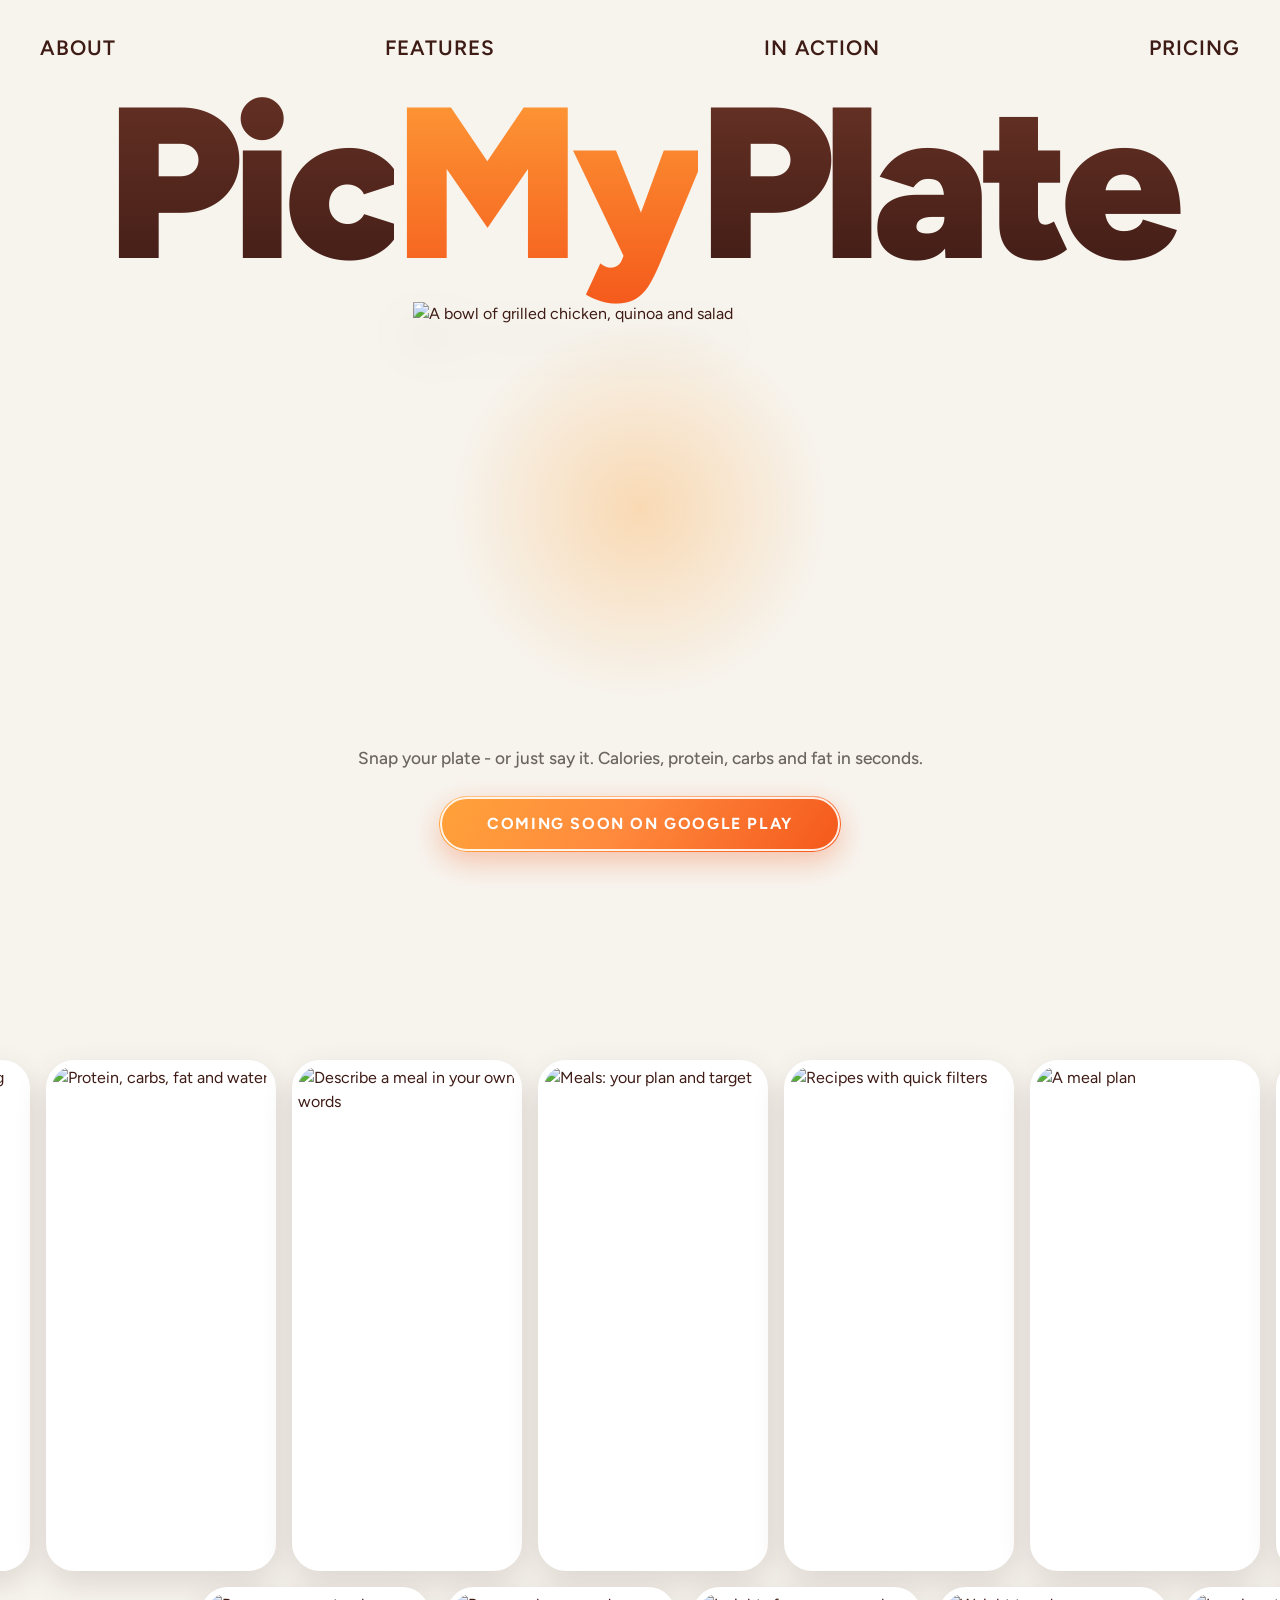
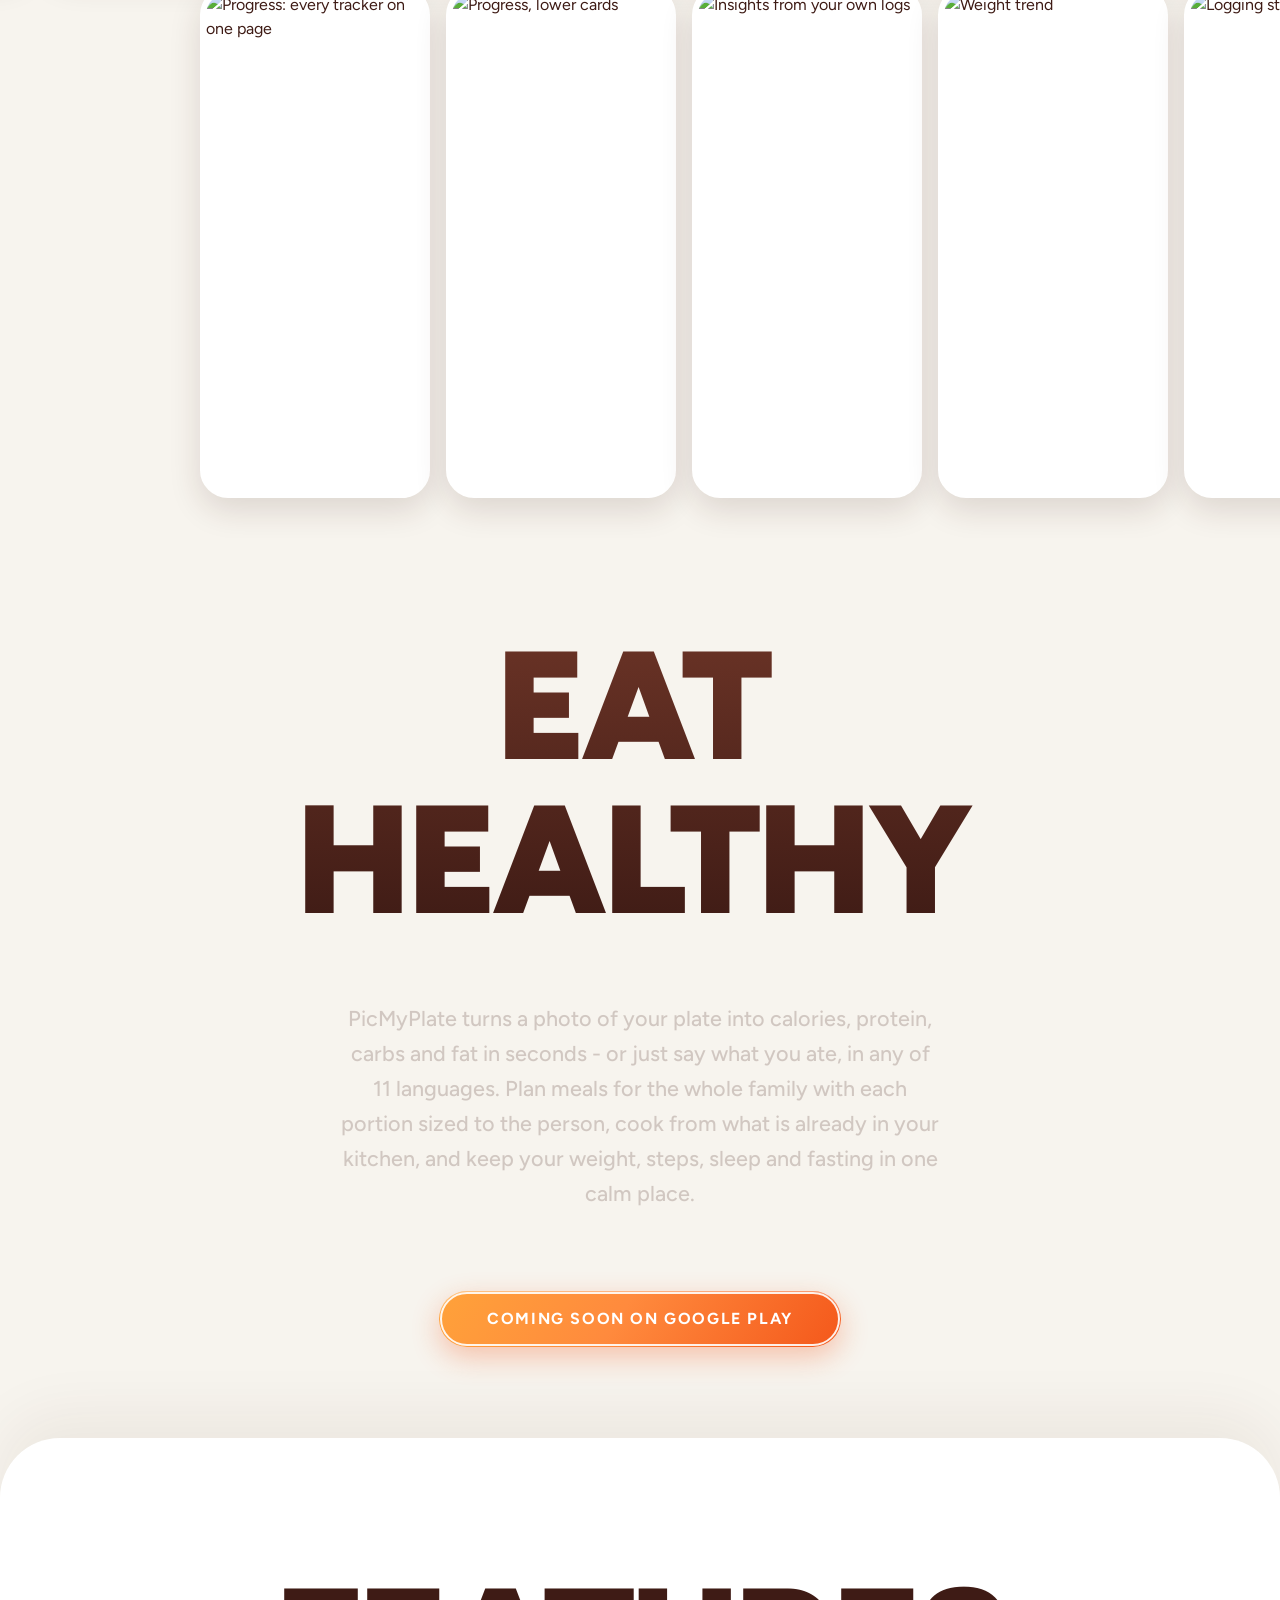
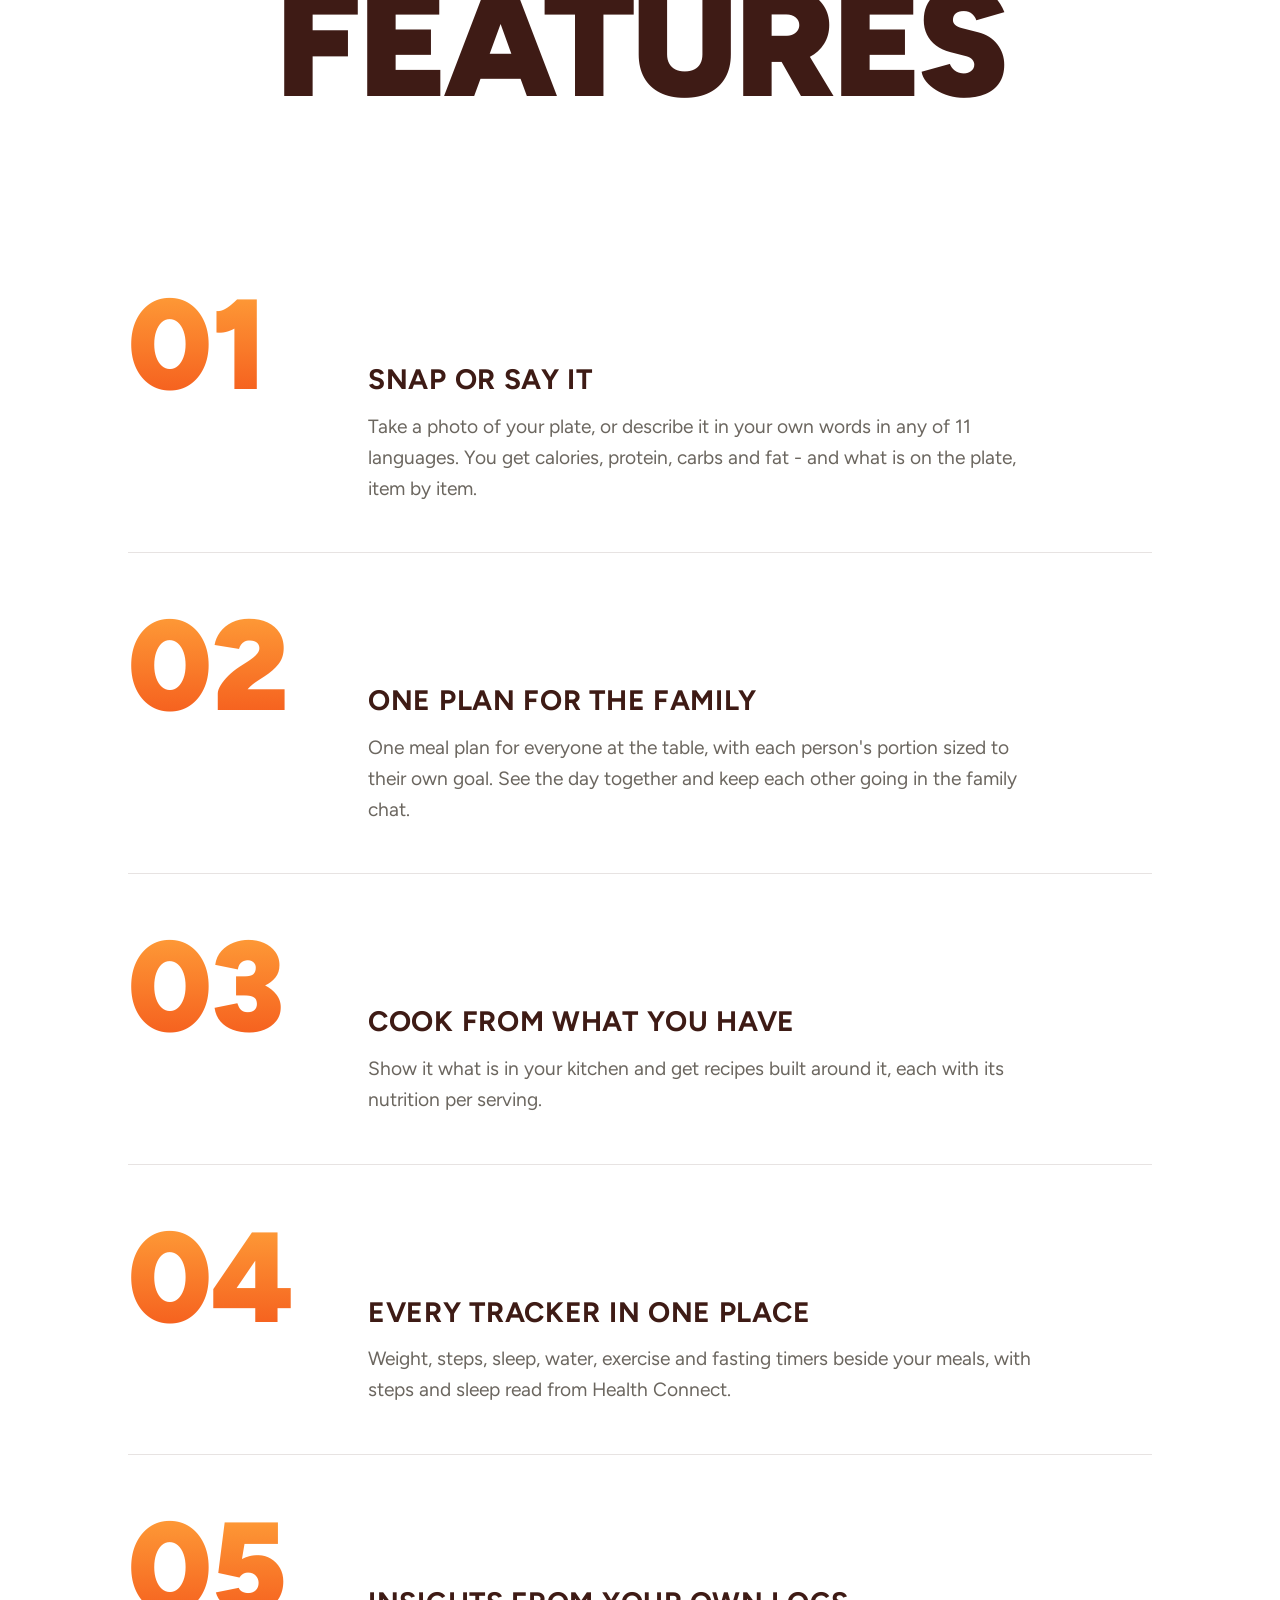
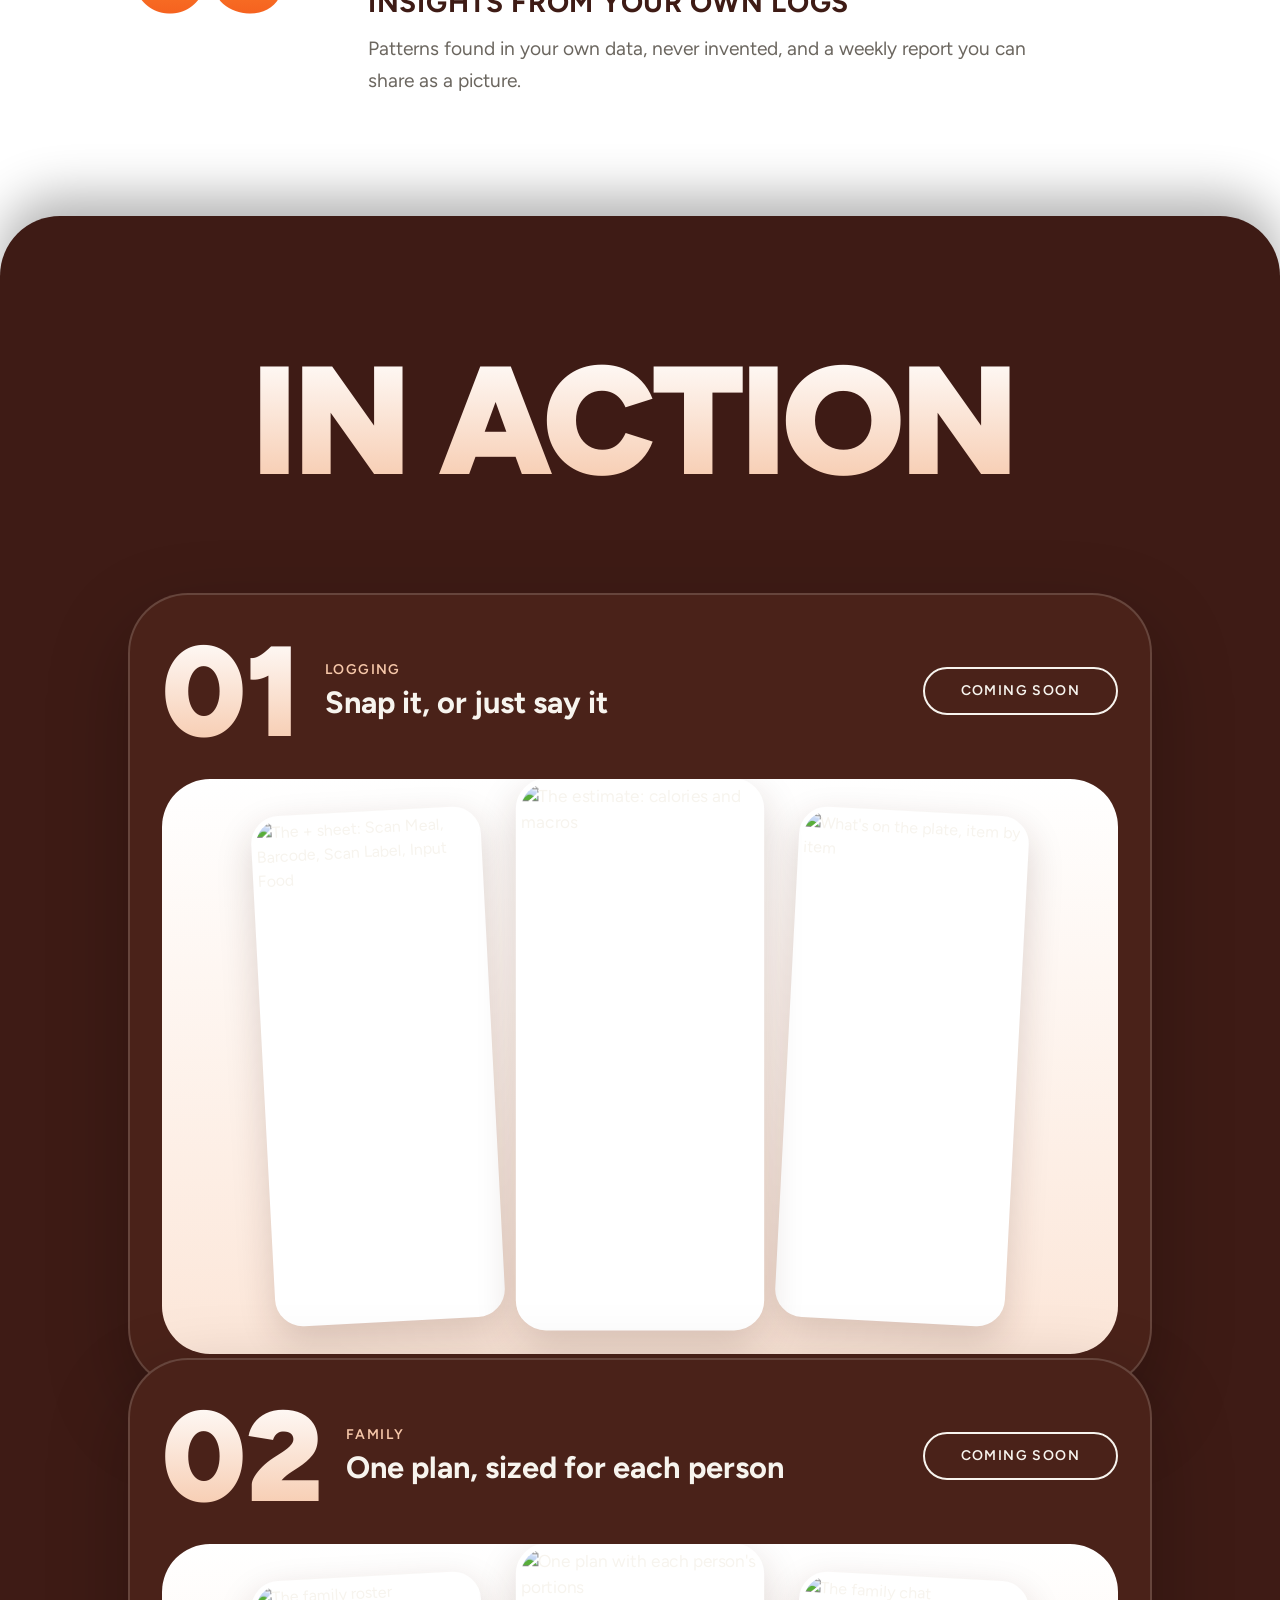
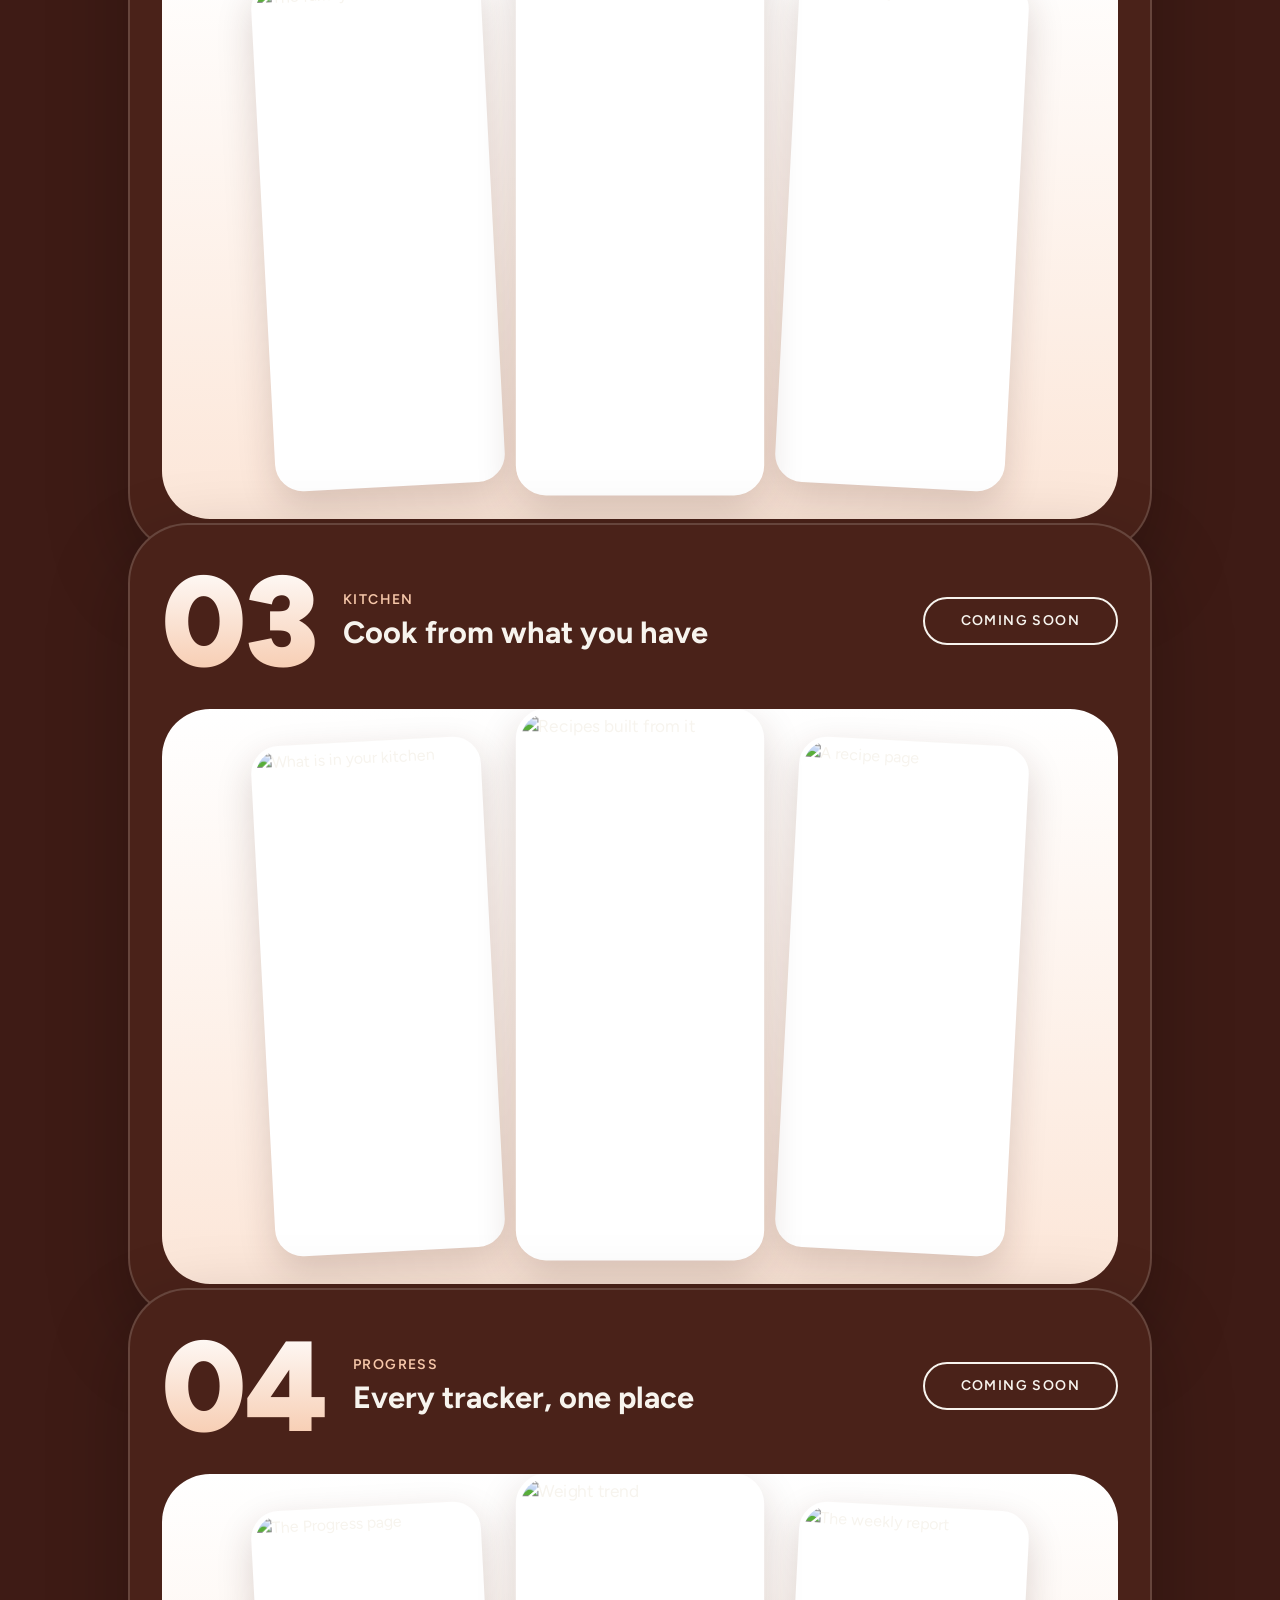
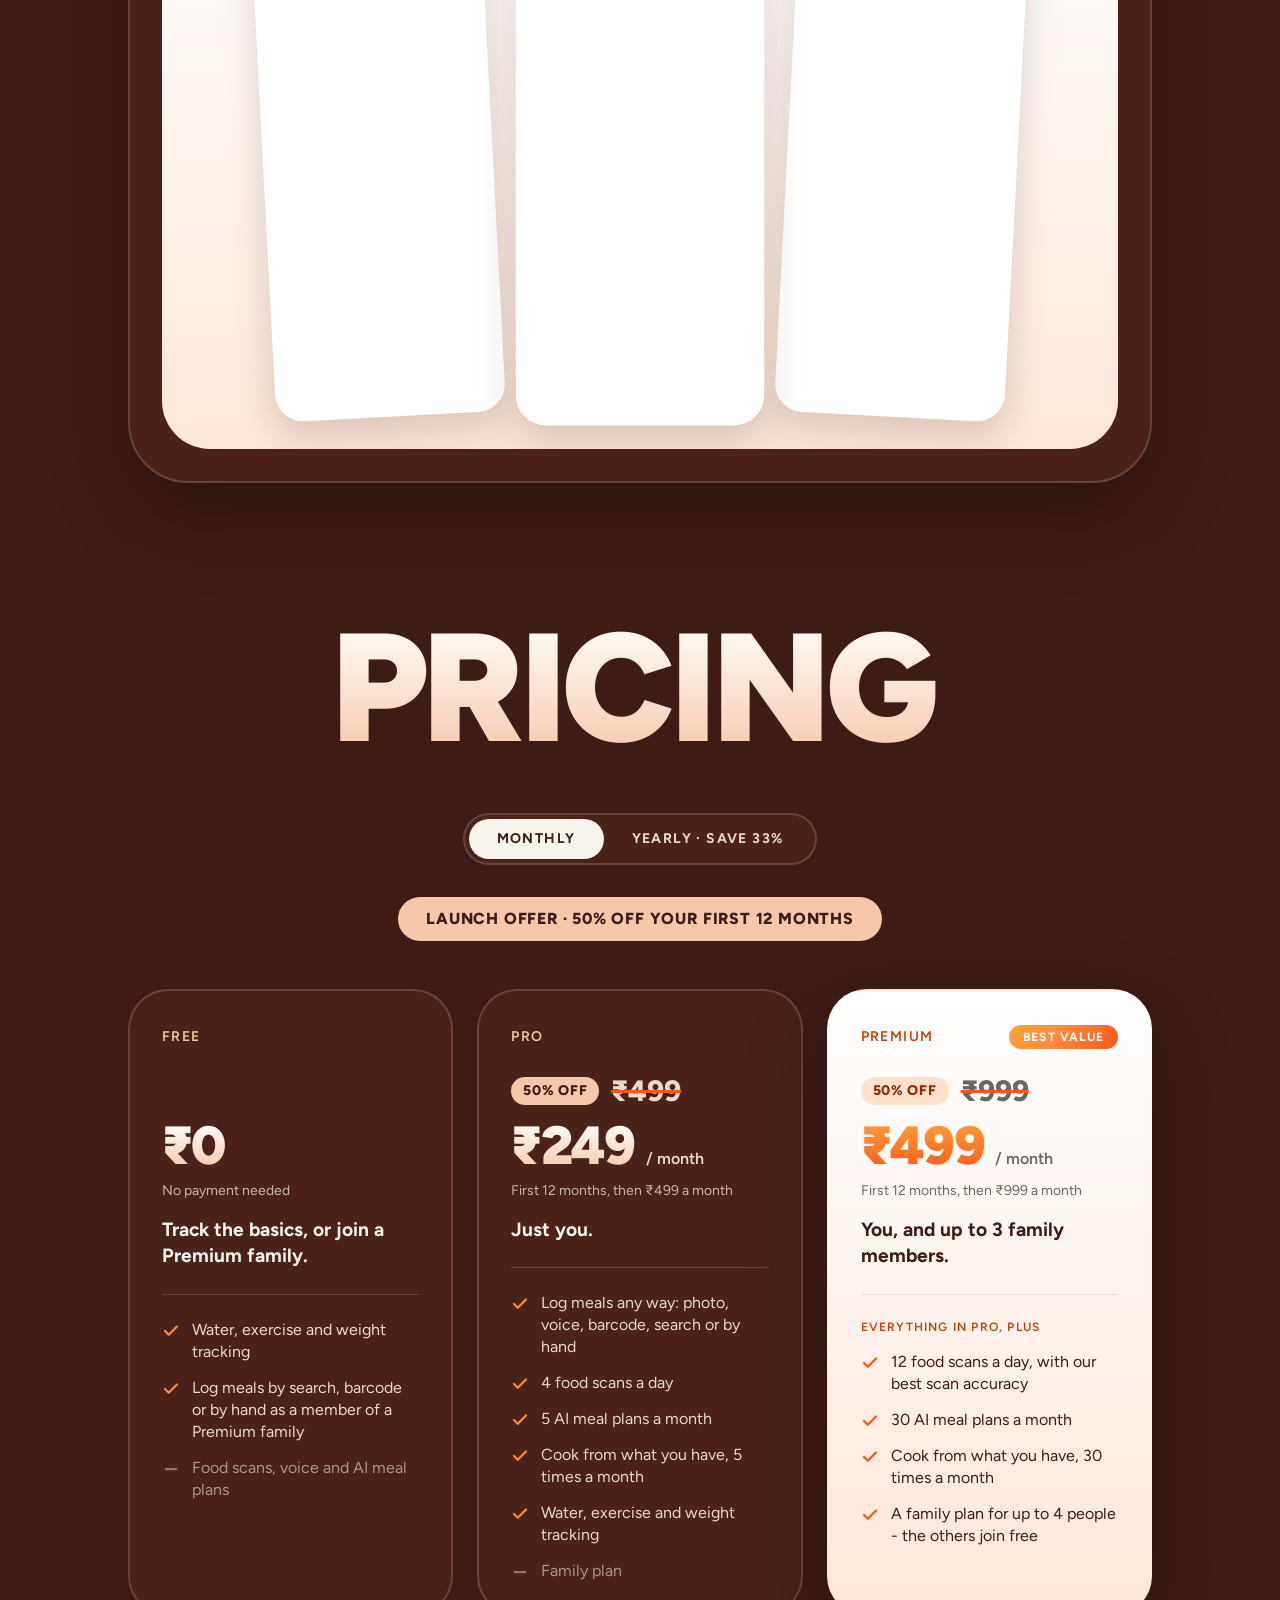
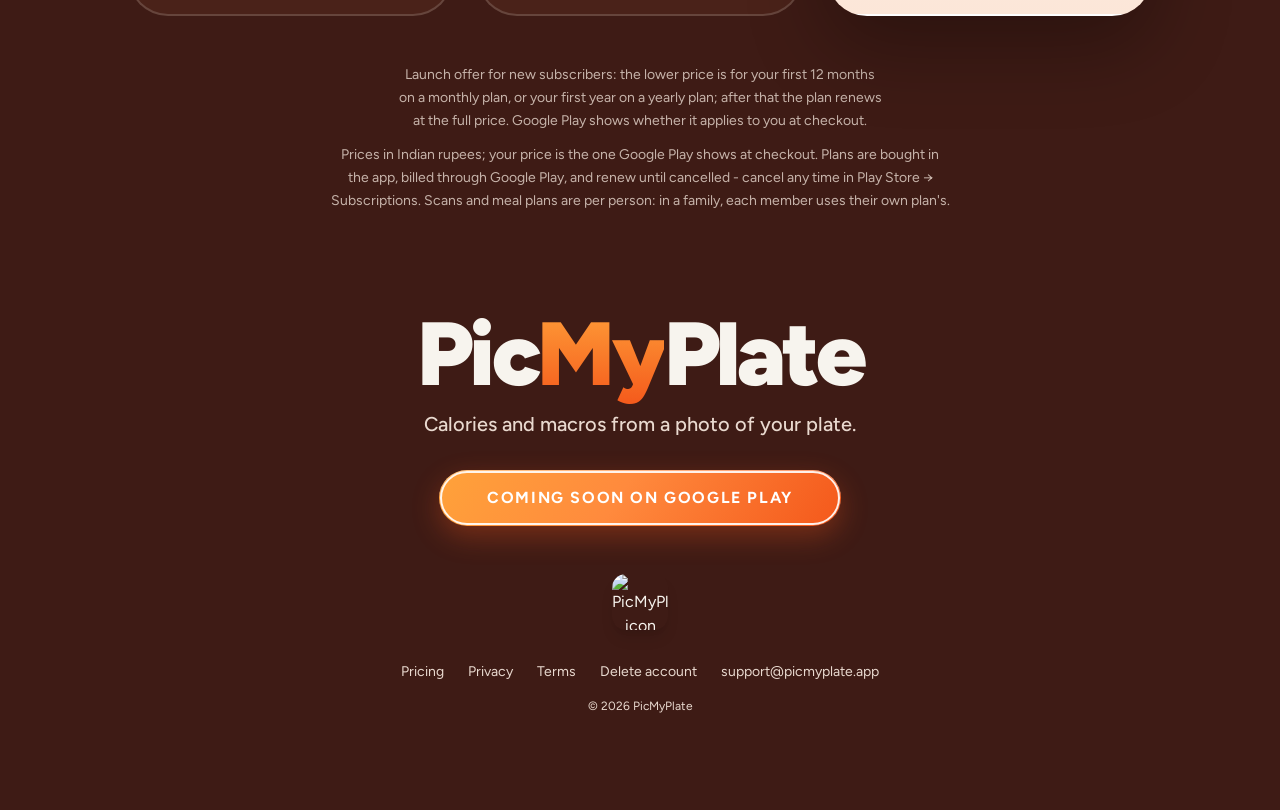
==== commit eb99ff4a: "Pricing: the launch offer - 50% off a new subscriber's first 12 months or first year (owner, 16 Nov)" ====
--- a/index.html
+++ b/index.html
@@ -41,8 +41,8 @@
       }
     }
     </script>
-    <script type="module" crossorigin src="/assets/index-C4sOPxxn.js"></script>
-    <link rel="stylesheet" crossorigin href="/assets/index-CTls6yGC.css">
+    <script type="module" crossorigin src="/assets/index-DvnuPYhM.js"></script>
+    <link rel="stylesheet" crossorigin href="/assets/index-Cg3q-ySh.css">
   </head>
   <body class="bg-[#F7F4EE] text-[#3E1B15] selection:bg-[#FDEBE0] selection:text-[#C4400B] antialiased">
     <div id="root"></div>
--- a/assets/index-Cg3q-ySh.css
+++ b/assets/index-Cg3q-ySh.css
@@ -0,0 +1,2 @@
+/*! tailwindcss v4.3.5 | MIT License | https://tailwindcss.com */
+@layer properties{@supports (((-webkit-hyphens:none)) and (not (margin-trim:block))) or ((-moz-orient:inline) and (not (color:rgb(from red r g b)))){*,:before,:after,::backdrop{--tw-translate-x:0;--tw-translate-y:0;--tw-translate-z:0;--tw-rotate-x:initial;--tw-rotate-y:initial;--tw-rotate-z:initial;--tw-skew-x:initial;--tw-skew-y:initial;--tw-divide-y-reverse:0;--tw-border-style:solid;--tw-leading:initial;--tw-font-weight:initial;--tw-tracking:initial;--tw-shadow:0 0 #0000;--tw-shadow-color:initial;--tw-shadow-alpha:100%;--tw-inset-shadow:0 0 #0000;--tw-inset-shadow-color:initial;--tw-inset-shadow-alpha:100%;--tw-ring-color:initial;--tw-ring-shadow:0 0 #0000;--tw-inset-ring-color:initial;--tw-inset-ring-shadow:0 0 #0000;--tw-ring-inset:initial;--tw-ring-offset-width:0px;--tw-ring-offset-color:#fff;--tw-ring-offset-shadow:0 0 #0000;--tw-outline-style:solid;--tw-blur:initial;--tw-brightness:initial;--tw-contrast:initial;--tw-grayscale:initial;--tw-hue-rotate:initial;--tw-invert:initial;--tw-opacity:initial;--tw-saturate:initial;--tw-sepia:initial;--tw-drop-shadow:initial;--tw-drop-shadow-color:initial;--tw-drop-shadow-alpha:100%;--tw-drop-shadow-size:initial;--tw-duration:initial;--tw-ease:initial}}}@layer theme{:root,:host{--font-sans:-apple-system, BlinkMacSystemFont, "Segoe UI", Roboto, "Helvetica Neue", "Noto Sans", Arial, sans-serif, "Apple Color Emoji", "Segoe UI Emoji", "Segoe UI Symbol", "Noto Color Emoji";--font-mono:ui-monospace, SFMono-Regular, Menlo, Monaco, Consolas, "Liberation Mono", "Courier New", monospace;--color-white:#fff;--spacing:.25rem;--container-md:28rem;--container-2xl:42rem;--container-4xl:56rem;--container-5xl:64rem;--text-xs:.75rem;--text-xs--line-height:calc(1 / .75);--text-sm:.875rem;--text-sm--line-height:calc(1.25 / .875);--text-base:1rem;--text-base--line-height:calc(1.5 / 1);--text-lg:1.125rem;--text-lg--line-height:calc(1.75 / 1.125);--text-xl:1.25rem;--text-xl--line-height:calc(1.75 / 1.25);--font-weight-normal:400;--font-weight-medium:500;--font-weight-semibold:600;--font-weight-bold:700;--font-weight-extrabold:800;--font-weight-black:900;--tracking-wide:.025em;--tracking-wider:.05em;--tracking-widest:.1em;--leading-tight:1.25;--leading-snug:1.375;--leading-relaxed:1.625;--drop-shadow-2xl:0 25px 25px #00000026;--ease-out:cubic-bezier(0, 0, .2, 1);--ease-in-out:cubic-bezier(.4, 0, .2, 1);--default-transition-duration:.15s;--default-transition-timing-function:cubic-bezier(.4, 0, .2, 1);--default-font-family:var(--font-sans);--default-mono-font-family:var(--font-mono)}}@layer base{*,:after,:before,::backdrop{box-sizing:border-box;border:0 solid;margin:0;padding:0}::file-selector-button{box-sizing:border-box;border:0 solid;margin:0;padding:0}html,:host{-webkit-text-size-adjust:100%;tab-size:4;line-height:1.5;font-family:var(--default-font-family,-apple-system, BlinkMacSystemFont, "Segoe UI", Roboto, "Helvetica Neue", "Noto Sans", Arial, sans-serif, "Apple Color Emoji", "Segoe UI Emoji", "Segoe UI Symbol", "Noto Color Emoji");font-feature-settings:var(--default-font-feature-settings,normal);font-variation-settings:var(--default-font-variation-settings,normal);-webkit-tap-highlight-color:transparent}hr{height:0;color:inherit;border-top-width:1px}abbr:where([title]){-webkit-text-decoration:underline dotted;text-decoration:underline dotted}h1,h2,h3,h4,h5,h6{font-size:inherit;font-weight:inherit}a{color:inherit;-webkit-text-decoration:inherit;-webkit-text-decoration:inherit;-webkit-text-decoration:inherit;-webkit-text-decoration:inherit;text-decoration:inherit}b,strong{font-weight:bolder}code,kbd,samp,pre{font-family:var(--default-mono-font-family,ui-monospace, SFMono-Regular, Menlo, Monaco, Consolas, "Liberation Mono", "Courier New", monospace);font-feature-settings:var(--default-mono-font-feature-settings,normal);font-variation-settings:var(--default-mono-font-variation-settings,normal);font-size:1em}small{font-size:80%}sub,sup{vertical-align:baseline;font-size:75%;line-height:0;position:relative}sub{bottom:-.25em}sup{top:-.5em}table{text-indent:0;border-color:inherit;border-collapse:collapse}:-moz-focusring:where(:not(iframe)){outline:auto}progress{vertical-align:baseline}summary{display:list-item}ol,ul,menu{list-style:none}img,svg,video,canvas,audio,iframe,embed,object{vertical-align:middle;display:block}img,video{max-width:100%;height:auto}button,input,select,optgroup,textarea{font:inherit;font-feature-settings:inherit;font-variation-settings:inherit;letter-spacing:inherit;color:inherit;opacity:1;background-color:#0000;border-radius:0}::file-selector-button{font:inherit;font-feature-settings:inherit;font-variation-settings:inherit;letter-spacing:inherit;color:inherit;opacity:1;background-color:#0000;border-radius:0}:where(select:is([multiple],[size])) optgroup{font-weight:bolder}:where(select:is([multiple],[size])) optgroup option{padding-inline-start:20px}::file-selector-button{margin-inline-end:4px}::placeholder{opacity:1}@supports (not ((-webkit-appearance:-apple-pay-button))) or (contain-intrinsic-size:1px){::placeholder{color:currentColor}@supports (color:color-mix(in lab, red, red)){::placeholder{color:color-mix(in oklab, currentcolor 50%, transparent)}}}textarea{resize:vertical}::-webkit-search-decoration{-webkit-appearance:none}::-webkit-date-and-time-value{min-height:1lh;text-align:inherit}::-webkit-datetime-edit{display:inline-flex}::-webkit-datetime-edit-fields-wrapper{padding:0}::-webkit-datetime-edit{padding-block:0}::-webkit-datetime-edit-year-field{padding-block:0}::-webkit-datetime-edit-month-field{padding-block:0}::-webkit-datetime-edit-day-field{padding-block:0}::-webkit-datetime-edit-hour-field{padding-block:0}::-webkit-datetime-edit-minute-field{padding-block:0}::-webkit-datetime-edit-second-field{padding-block:0}::-webkit-datetime-edit-millisecond-field{padding-block:0}::-webkit-datetime-edit-meridiem-field{padding-block:0}::-webkit-calendar-picker-indicator{line-height:1}:-moz-ui-invalid{box-shadow:none}button,input:where([type=button],[type=reset],[type=submit]){appearance:button}::file-selector-button{appearance:button}::-webkit-inner-spin-button{height:auto}::-webkit-outer-spin-button{height:auto}[hidden]:where(:not([hidden=until-found])){display:none!important}:root{--sand:#f7f4ee;--card:#fff;--ink:#3e1b15;--ink-2:#6b665f;--orange:#ff724c;--orange-ink:#c4400b;--btn-from:#ffa23a;--btn-to:#f4581b;--peach:#fdebe0;--peach-2:#fce6d8;--cocoa:#3e1b15;--cocoa-2:#4a2219;--cream:#f7f4ee;--cream-2:#e9d9cf;font-family:Figtree,sans-serif}*,:before,:after{box-sizing:border-box;margin:0;padding:0}html,body,#root{color:#3e1b15;scroll-behavior:smooth;background-color:#f7f4ee;font-family:Figtree,-apple-system,BlinkMacSystemFont,Segoe UI,Roboto,sans-serif;overflow-x:clip}}@layer components;@layer utilities{.pointer-events-none{pointer-events:none}.invisible{visibility:hidden}.absolute{position:absolute}.fixed{position:fixed}.relative{position:relative}.sticky{position:sticky}.inset-0{inset:0}.top-1\/2{top:50%}.top-\[5\%\]{top:5%}.right-\[1\%\]{right:1%}.right-\[3\%\]{right:3%}.bottom-\[8\%\]{bottom:8%}.left-1\/2{left:50%}.left-\[1\%\]{left:1%}.left-\[3\%\]{left:3%}.z-0{z-index:0}.z-10{z-index:10}.z-20{z-index:20}.z-30{z-index:30}.mx-auto{margin-inline:auto}.my-6{margin-block:calc(var(--spacing) * 6)}.my-auto{margin-block:auto}.-mt-4{margin-top:calc(var(--spacing) * -4)}.-mt-10{margin-top:calc(var(--spacing) * -10)}.mt-2{margin-top:calc(var(--spacing) * 2)}.mt-3{margin-top:calc(var(--spacing) * 3)}.mt-4{margin-top:calc(var(--spacing) * 4)}.mt-5{margin-top:calc(var(--spacing) * 5)}.mt-7{margin-top:calc(var(--spacing) * 7)}.mt-8{margin-top:calc(var(--spacing) * 8)}.mt-10{margin-top:calc(var(--spacing) * 10)}.mt-12{margin-top:calc(var(--spacing) * 12)}.mt-\[3px\]{margin-top:3px}.-mr-\[0\.16em\]{margin-right:-.16em}.mb-4{margin-bottom:calc(var(--spacing) * 4)}.mb-10{margin-bottom:calc(var(--spacing) * 10)}.mb-14{margin-bottom:calc(var(--spacing) * 14)}.mb-16{margin-bottom:calc(var(--spacing) * 16)}.block{display:block}.flex{display:flex}.grid{display:grid}.hidden{display:none}.inline{display:inline}.inline-block{display:inline-block}.inline-flex{display:inline-flex}.aspect-\[9\/20\]{aspect-ratio:9/20}.aspect-square{aspect-ratio:1}.h-14{height:calc(var(--spacing) * 14)}.h-\[85vh\]{height:85vh}.h-auto{height:auto}.h-full{height:100%}.h-px{height:1px}.h-screen{height:100vh}.max-h-\[46vh\]{max-height:46vh}.max-h-\[880px\]{max-height:880px}.min-h-0{min-height:0}.min-h-\[1\.25rem\]{min-height:1.25rem}.min-h-\[28px\]{min-height:28px}.min-h-\[40px\]{min-height:40px}.min-h-\[580px\]{min-height:580px}.min-h-\[clamp\(580px\,85vh\,880px\)\]{min-height:clamp(580px,85vh,880px)}.min-h-screen{min-height:100vh}.w-14{width:calc(var(--spacing) * 14)}.w-24{width:calc(var(--spacing) * 24)}.w-\[30\%\]{width:30%}.w-\[72px\]{width:72px}.w-\[110px\]{width:110px}.w-\[120\%\]{width:120%}.w-\[140px\]{width:140px}.w-\[170px\]{width:170px}.w-auto{width:auto}.w-full{width:100%}.w-max{width:max-content}.max-w-2xl{max-width:var(--container-2xl)}.max-w-4xl{max-width:var(--container-4xl)}.max-w-5xl{max-width:var(--container-5xl)}.max-w-\[22rem\]{max-width:22rem}.max-w-\[230px\]{max-width:230px}.max-w-\[520px\]{max-width:520px}.max-w-\[600px\]{max-width:600px}.max-w-md{max-width:var(--container-md)}.min-w-0{min-width:0}.flex-1{flex:1}.flex-none{flex:none}.shrink-0{flex-shrink:0}.-translate-x-1\/2{--tw-translate-x:calc(calc(1 / 2 * 100%) * -1);translate:var(--tw-translate-x) var(--tw-translate-y)}.-translate-y-1\/2{--tw-translate-y:calc(calc(1 / 2 * 100%) * -1);translate:var(--tw-translate-x) var(--tw-translate-y)}.-translate-y-3{--tw-translate-y:calc(var(--spacing) * -3);translate:var(--tw-translate-x) var(--tw-translate-y)}.scale-\[1\.08\]{scale:1.08}.-rotate-3{rotate:-3deg}.rotate-3{rotate:3deg}.transform{transform:var(--tw-rotate-x, ) var(--tw-rotate-y, ) var(--tw-rotate-z, ) var(--tw-skew-x, ) var(--tw-skew-y, )}.cursor-default{cursor:default}.scroll-mt-8{scroll-margin-top:calc(var(--spacing) * 8)}.grid-cols-1{grid-template-columns:repeat(1,minmax(0,1fr))}.flex-col{flex-direction:column}.flex-wrap{flex-wrap:wrap}.items-baseline{align-items:baseline}.items-center{align-items:center}.items-end{align-items:flex-end}.items-start{align-items:flex-start}.items-stretch{align-items:stretch}.justify-between{justify-content:space-between}.justify-center{justify-content:center}.gap-1{gap:var(--spacing)}.gap-2{gap:calc(var(--spacing) * 2)}.gap-2\.5{gap:calc(var(--spacing) * 2.5)}.gap-3{gap:calc(var(--spacing) * 3)}.gap-3\.5{gap:calc(var(--spacing) * 3.5)}.gap-4{gap:calc(var(--spacing) * 4)}.gap-5{gap:calc(var(--spacing) * 5)}.gap-x-2{column-gap:calc(var(--spacing) * 2)}.gap-x-6{column-gap:calc(var(--spacing) * 6)}.gap-y-2{row-gap:calc(var(--spacing) * 2)}:where(.divide-y>:not(:last-child)){--tw-divide-y-reverse:0;border-bottom-style:var(--tw-border-style);border-top-style:var(--tw-border-style);border-top-width:calc(1px * var(--tw-divide-y-reverse));border-bottom-width:calc(1px * calc(1 - var(--tw-divide-y-reverse)))}:where(.divide-\[rgba\(62\,27\,21\,0\.12\)\]>:not(:last-child)){border-color:#3e1b151f}.overflow-hidden{overflow:hidden}.overflow-x-clip{overflow-x:clip}.rounded{border-radius:.25rem}.rounded-\[14px\]{border-radius:14px}.rounded-\[22px\]{border-radius:22px}.rounded-\[28px\]{border-radius:28px}.rounded-\[32px\]{border-radius:32px}.rounded-\[40px\]{border-radius:40px}.rounded-full{border-radius:2147483647px}.rounded-t-\[40px\]{border-top-left-radius:40px;border-top-right-radius:40px}.border-2{border-style:var(--tw-border-style);border-width:2px}.border-\[5px\]{border-style:var(--tw-border-style);border-width:5px}.border-\[6px\]{border-style:var(--tw-border-style);border-width:6px}.border-\[\#F7F4EE\]{border-color:#f7f4ee}.border-\[\#F7F4EE\]\/16{border-color:oklab(96.7806% .000812173 .00855023/.16)}.border-transparent{border-color:#0000}.border-white{border-color:var(--color-white)}.bg-\[\#3E1B15\]{background-color:#3e1b15}.bg-\[\#4A2219\]{background-color:#4a2219}.bg-\[\#F7F4EE\]{background-color:#f7f4ee}.bg-\[\#F7F4EE\]\/16{background-color:oklab(96.7806% .000812173 .00855023/.16)}.bg-\[rgba\(62\,27\,21\,0\.12\)\]{background-color:#3e1b151f}.bg-white{background-color:var(--color-white)}.object-contain{object-fit:contain}.object-cover{object-fit:cover}.object-top{object-position:top}.p-1{padding:var(--spacing)}.p-4{padding:calc(var(--spacing) * 4)}.p-6{padding:calc(var(--spacing) * 6)}.px-2{padding-inline:calc(var(--spacing) * 2)}.px-3{padding-inline:calc(var(--spacing) * 3)}.px-3\.5{padding-inline:calc(var(--spacing) * 3.5)}.px-4{padding-inline:calc(var(--spacing) * 4)}.px-5{padding-inline:calc(var(--spacing) * 5)}.px-6{padding-inline:calc(var(--spacing) * 6)}.px-7{padding-inline:calc(var(--spacing) * 7)}.px-9{padding-inline:calc(var(--spacing) * 9)}.py-1{padding-block:var(--spacing)}.py-2\.5{padding-block:calc(var(--spacing) * 2.5)}.py-3\.5{padding-block:calc(var(--spacing) * 3.5)}.py-8{padding-block:calc(var(--spacing) * 8)}.py-20{padding-block:calc(var(--spacing) * 20)}.pt-2{padding-top:calc(var(--spacing) * 2)}.pt-6{padding-top:calc(var(--spacing) * 6)}.pt-20{padding-top:calc(var(--spacing) * 20)}.pt-24{padding-top:calc(var(--spacing) * 24)}.pr-\[0\.1em\]{padding-right:.1em}.pr-\[0\.06em\]{padding-right:.06em}.pr-\[0\.16em\]{padding-right:.16em}.pb-8{padding-bottom:calc(var(--spacing) * 8)}.pb-10{padding-bottom:calc(var(--spacing) * 10)}.pb-12{padding-bottom:calc(var(--spacing) * 12)}.text-center{text-align:center}.text-base{font-size:var(--text-base);line-height:var(--tw-leading,var(--text-base--line-height))}.text-sm{font-size:var(--text-sm);line-height:var(--tw-leading,var(--text-sm--line-height))}.text-xs{font-size:var(--text-xs);line-height:var(--tw-leading,var(--text-xs--line-height))}.text-\[11px\]{font-size:11px}.text-\[15px\]{font-size:15px}.leading-none{--tw-leading:1;line-height:1}.leading-relaxed{--tw-leading:var(--leading-relaxed);line-height:var(--leading-relaxed)}.leading-snug{--tw-leading:var(--leading-snug);line-height:var(--leading-snug)}.leading-tight{--tw-leading:var(--leading-tight);line-height:var(--leading-tight)}.font-black{--tw-font-weight:var(--font-weight-black);font-weight:var(--font-weight-black)}.font-bold{--tw-font-weight:var(--font-weight-bold);font-weight:var(--font-weight-bold)}.font-extrabold{--tw-font-weight:var(--font-weight-extrabold);font-weight:var(--font-weight-extrabold)}.font-medium{--tw-font-weight:var(--font-weight-medium);font-weight:var(--font-weight-medium)}.font-normal{--tw-font-weight:var(--font-weight-normal);font-weight:var(--font-weight-normal)}.font-semibold{--tw-font-weight:var(--font-weight-semibold);font-weight:var(--font-weight-semibold)}.tracking-\[-0\.03em\]{--tw-tracking:-.03em;letter-spacing:-.03em}.tracking-\[-0\.04em\]{--tw-tracking:-.04em;letter-spacing:-.04em}.tracking-wide{--tw-tracking:var(--tracking-wide);letter-spacing:var(--tracking-wide)}.tracking-wider{--tw-tracking:var(--tracking-wider);letter-spacing:var(--tracking-wider)}.tracking-widest{--tw-tracking:var(--tracking-widest);letter-spacing:var(--tracking-widest)}.text-balance{text-wrap:balance}.whitespace-nowrap{white-space:nowrap}.text-\[\#3E1B15\]{color:#3e1b15}.text-\[\#6B665F\]{color:#6b665f}.text-\[\#C4400B\]{color:#c4400b}.text-\[\#E9D9CF\]{color:#e9d9cf}.text-\[\#E9D9CF\]\/80{color:oklab(89.5483% .0130306 .0181441/.8)}.text-\[\#F6C7A9\]{color:#f6c7a9}.text-\[\#F7F4EE\]{color:#f7f4ee}.text-\[\#F7F4EE\]\/40{color:oklab(96.7806% .000812173 .00855023/.4)}.text-\[\#F7F4EE\]\/55{color:oklab(96.7806% .000812173 .00855023/.55)}.text-\[\#F4581B\]{color:#f4581b}.text-\[\#FF8A3D\]{color:#ff8a3d}.text-white{color:var(--color-white)}.uppercase{text-transform:uppercase}.line-through{text-decoration-line:line-through}.decoration-\[\#F4581B\]{text-decoration-color:#f4581b}.decoration-\[3px\]{text-decoration-thickness:3px}.antialiased{-webkit-font-smoothing:antialiased;-moz-osx-font-smoothing:grayscale}.opacity-100{opacity:1}.shadow-\[0_-20px_50px_rgba\(0\,0\,0\,0\.3\)\]{--tw-shadow:0 -20px 50px var(--tw-shadow-color,#0000004d);box-shadow:var(--tw-inset-shadow), var(--tw-inset-ring-shadow), var(--tw-ring-offset-shadow), var(--tw-ring-shadow), var(--tw-shadow)}.shadow-\[0_-24px_60px_rgba\(62\,27\,21\,0\.06\)\]{--tw-shadow:0 -24px 60px var(--tw-shadow-color,#3e1b150f);box-shadow:var(--tw-inset-shadow), var(--tw-inset-ring-shadow), var(--tw-ring-offset-shadow), var(--tw-ring-shadow), var(--tw-shadow)}.shadow-\[0_12px_32px_rgba\(62\,27\,21\,0\.14\)\]{--tw-shadow:0 12px 32px var(--tw-shadow-color,#3e1b1524);box-shadow:var(--tw-inset-shadow), var(--tw-inset-ring-shadow), var(--tw-ring-offset-shadow), var(--tw-ring-shadow), var(--tw-shadow)}.shadow-\[0_14px_36px_rgba\(62\,27\,21\,0\.18\)\]{--tw-shadow:0 14px 36px var(--tw-shadow-color,#3e1b152e);box-shadow:var(--tw-inset-shadow), var(--tw-inset-ring-shadow), var(--tw-ring-offset-shadow), var(--tw-ring-shadow), var(--tw-shadow)}.shadow-\[0_30px_80px_rgba\(0\,0\,0\,0\.3\)\]{--tw-shadow:0 30px 80px var(--tw-shadow-color,#0000004d);box-shadow:var(--tw-inset-shadow), var(--tw-inset-ring-shadow), var(--tw-ring-offset-shadow), var(--tw-ring-shadow), var(--tw-shadow)}.shadow-\[0_30px_80px_rgba\(0\,0\,0\,0\.25\)\]{--tw-shadow:0 30px 80px var(--tw-shadow-color,#00000040);box-shadow:var(--tw-inset-shadow), var(--tw-inset-ring-shadow), var(--tw-ring-offset-shadow), var(--tw-ring-shadow), var(--tw-shadow)}.shadow-lg{--tw-shadow:0 10px 15px -3px var(--tw-shadow-color,#0000001a), 0 4px 6px -4px var(--tw-shadow-color,#0000001a);box-shadow:var(--tw-inset-shadow), var(--tw-inset-ring-shadow), var(--tw-ring-offset-shadow), var(--tw-ring-shadow), var(--tw-shadow)}.outline{outline-style:var(--tw-outline-style);outline-width:1px}.outline-2{outline-style:var(--tw-outline-style);outline-width:2px}.-outline-offset-\[3px\]{outline-offset:calc(3px * -1)}.outline-white\/90{outline-color:#ffffffe6}@supports (color:color-mix(in lab, red, red)){.outline-white\/90{outline-color:color-mix(in oklab, var(--color-white) 90%, transparent)}}.drop-shadow-2xl{--tw-drop-shadow-size:drop-shadow(0 25px 25px var(--tw-drop-shadow-color,#00000026));--tw-drop-shadow:drop-shadow(var(--drop-shadow-2xl));filter:var(--tw-blur, ) var(--tw-brightness, ) var(--tw-contrast, ) var(--tw-grayscale, ) var(--tw-hue-rotate, ) var(--tw-invert, ) var(--tw-saturate, ) var(--tw-sepia, ) var(--tw-drop-shadow, )}.transition{transition-property:color,background-color,border-color,outline-color,text-decoration-color,fill,stroke,--tw-gradient-from,--tw-gradient-via,--tw-gradient-to,opacity,box-shadow,transform,translate,scale,rotate,filter,-webkit-backdrop-filter,backdrop-filter,display,content-visibility,overlay,pointer-events;transition-timing-function:var(--tw-ease,var(--default-transition-timing-function));transition-duration:var(--tw-duration,var(--default-transition-duration))}.transition-all{transition-property:all;transition-timing-function:var(--tw-ease,var(--default-transition-timing-function));transition-duration:var(--tw-duration,var(--default-transition-duration))}.transition-colors{transition-property:color,background-color,border-color,outline-color,text-decoration-color,fill,stroke,--tw-gradient-from,--tw-gradient-via,--tw-gradient-to;transition-timing-function:var(--tw-ease,var(--default-transition-timing-function));transition-duration:var(--tw-duration,var(--default-transition-duration))}.transition-transform{transition-property:transform,translate,scale,rotate;transition-timing-function:var(--tw-ease,var(--default-transition-timing-function));transition-duration:var(--tw-duration,var(--default-transition-duration))}.duration-200{--tw-duration:.2s;transition-duration:.2s}.ease-in-out{--tw-ease:var(--ease-in-out);transition-timing-function:var(--ease-in-out)}.ease-out{--tw-ease:var(--ease-out);transition-timing-function:var(--ease-out)}.select-none{-webkit-user-select:none;user-select:none}.select-text{-webkit-user-select:text;user-select:text}@media (hover:hover){:is(:where(.group):hover .group-hover\:translate-x-0\.5){--tw-translate-x:calc(var(--spacing) * .5);translate:var(--tw-translate-x) var(--tw-translate-y)}:is(:where(.group):hover .group-hover\:-translate-y-0\.5){--tw-translate-y:calc(var(--spacing) * -.5);translate:var(--tw-translate-x) var(--tw-translate-y)}}.selection\:bg-\[\#FDEBE0\] ::selection{background-color:#fdebe0}.selection\:bg-\[\#FDEBE0\]::selection{background-color:#fdebe0}.selection\:text-\[\#C4400B\] ::selection{color:#c4400b}.selection\:text-\[\#C4400B\]::selection{color:#c4400b}@media (hover:hover){.hover\:-translate-y-0\.5:hover{--tw-translate-y:calc(var(--spacing) * -.5);translate:var(--tw-translate-x) var(--tw-translate-y)}.hover\:rotate-0:hover{rotate:0deg}.hover\:bg-\[\#F7F4EE\]\/10:hover{background-color:oklab(96.7806% .000812173 .00855023/.1)}.hover\:text-\[\#C4400B\]:hover{color:#c4400b}.hover\:text-white:hover{color:var(--color-white)}.hover\:shadow-\[0_14px_34px_rgba\(244\,88\,27\,0\.42\)\]:hover{--tw-shadow:0 14px 34px var(--tw-shadow-color,#f4581b6b);box-shadow:var(--tw-inset-shadow), var(--tw-inset-ring-shadow), var(--tw-ring-offset-shadow), var(--tw-ring-shadow), var(--tw-shadow)}}.active\:scale-\[0\.98\]:active{scale:.98}@media (width>=40rem){.sm\:right-\[2\%\]{right:2%}.sm\:right-\[6\%\]{right:6%}.sm\:left-\[2\%\]{left:2%}.sm\:left-\[6\%\]{left:6%}.sm\:-mt-6{margin-top:calc(var(--spacing) * -6)}.sm\:-mt-12{margin-top:calc(var(--spacing) * -12)}.sm\:mt-3{margin-top:calc(var(--spacing) * 3)}.sm\:mt-12{margin-top:calc(var(--spacing) * 12)}.sm\:mb-6{margin-bottom:calc(var(--spacing) * 6)}.sm\:mb-12{margin-bottom:calc(var(--spacing) * 12)}.sm\:mb-14{margin-bottom:calc(var(--spacing) * 14)}.sm\:mb-16{margin-bottom:calc(var(--spacing) * 16)}.sm\:mb-20{margin-bottom:calc(var(--spacing) * 20)}.sm\:block{display:block}.sm\:hidden{display:none}.sm\:inline{display:inline}.sm\:w-32{width:calc(var(--spacing) * 32)}.sm\:w-\[150px\]{width:150px}.sm\:w-\[190px\]{width:190px}.sm\:w-\[200px\]{width:200px}.sm\:max-w-\[30rem\]{max-width:30rem}.sm\:flex-row{flex-direction:row}.sm\:items-baseline{align-items:baseline}.sm\:gap-3{gap:calc(var(--spacing) * 3)}.sm\:gap-5{gap:calc(var(--spacing) * 5)}.sm\:gap-6{gap:calc(var(--spacing) * 6)}.sm\:gap-10{gap:calc(var(--spacing) * 10)}.sm\:rounded-\[28px\]{border-radius:28px}.sm\:rounded-\[40px\]{border-radius:40px}.sm\:rounded-\[50px\]{border-radius:50px}.sm\:rounded-t-\[50px\]{border-top-left-radius:50px;border-top-right-radius:50px}.sm\:p-6{padding:calc(var(--spacing) * 6)}.sm\:p-8{padding:calc(var(--spacing) * 8)}.sm\:px-6{padding-inline:calc(var(--spacing) * 6)}.sm\:px-7{padding-inline:calc(var(--spacing) * 7)}.sm\:px-8{padding-inline:calc(var(--spacing) * 8)}.sm\:px-9{padding-inline:calc(var(--spacing) * 9)}.sm\:px-10{padding-inline:calc(var(--spacing) * 10)}.sm\:py-3{padding-block:calc(var(--spacing) * 3)}.sm\:py-4{padding-block:calc(var(--spacing) * 4)}.sm\:py-10{padding-block:calc(var(--spacing) * 10)}.sm\:py-24{padding-block:calc(var(--spacing) * 24)}.sm\:pt-24{padding-top:calc(var(--spacing) * 24)}.sm\:pt-32{padding-top:calc(var(--spacing) * 32)}.sm\:pb-10{padding-bottom:calc(var(--spacing) * 10)}.sm\:text-base{font-size:var(--text-base);line-height:var(--tw-leading,var(--text-base--line-height))}.sm\:text-lg{font-size:var(--text-lg);line-height:var(--tw-leading,var(--text-lg--line-height))}.sm\:text-sm{font-size:var(--text-sm);line-height:var(--tw-leading,var(--text-sm--line-height))}.sm\:text-xs{font-size:var(--text-xs);line-height:var(--tw-leading,var(--text-xs--line-height))}.sm\:tracking-widest{--tw-tracking:var(--tracking-widest);letter-spacing:var(--tracking-widest)}}@media (width>=48rem){.md\:right-\[4\%\]{right:4%}.md\:right-\[9\%\]{right:9%}.md\:left-\[4\%\]{left:4%}.md\:left-\[9\%\]{left:9%}.md\:-mt-14{margin-top:calc(var(--spacing) * -14)}.md\:mb-16{margin-bottom:calc(var(--spacing) * 16)}.md\:mb-20{margin-bottom:calc(var(--spacing) * 20)}.md\:mb-24{margin-bottom:calc(var(--spacing) * 24)}.md\:mb-28{margin-bottom:calc(var(--spacing) * 28)}.md\:w-44{width:calc(var(--spacing) * 44)}.md\:w-\[96px\]{width:96px}.md\:w-\[200px\]{width:200px}.md\:w-\[230px\]{width:230px}.md\:w-\[250px\]{width:250px}.md\:max-w-\[36rem\]{max-width:36rem}.md\:gap-5{gap:calc(var(--spacing) * 5)}.md\:gap-8{gap:calc(var(--spacing) * 8)}.md\:gap-16{gap:calc(var(--spacing) * 16)}.md\:rounded-\[48px\]{border-radius:48px}.md\:rounded-\[60px\]{border-radius:60px}.md\:rounded-t-\[60px\]{border-top-left-radius:60px;border-top-right-radius:60px}.md\:p-8{padding:calc(var(--spacing) * 8)}.md\:px-10{padding-inline:calc(var(--spacing) * 10)}.md\:px-12{padding-inline:calc(var(--spacing) * 12)}.md\:py-4{padding-block:calc(var(--spacing) * 4)}.md\:py-12{padding-block:calc(var(--spacing) * 12)}.md\:py-32{padding-block:calc(var(--spacing) * 32)}.md\:pt-8{padding-top:calc(var(--spacing) * 8)}.md\:pt-32{padding-top:calc(var(--spacing) * 32)}.md\:pt-40{padding-top:calc(var(--spacing) * 40)}.md\:pb-12{padding-bottom:calc(var(--spacing) * 12)}.md\:text-lg{font-size:var(--text-lg);line-height:var(--tw-leading,var(--text-lg--line-height))}.md\:text-xl{font-size:var(--text-xl);line-height:var(--tw-leading,var(--text-xl--line-height))}}@media (width>=64rem){.lg\:max-w-none{max-width:none}.lg\:flex-1{flex:1}.lg\:grid-cols-3{grid-template-columns:repeat(3,minmax(0,1fr))}.lg\:gap-6{gap:calc(var(--spacing) * 6)}.lg\:text-\[1\.3rem\]{font-size:1.3rem}}}.grad-brown{-webkit-text-fill-color:transparent;background:linear-gradient(#6a3326 0%,#3e1b15 100%);-webkit-background-clip:text;background-clip:text}.grad-orange{-webkit-text-fill-color:transparent;background:linear-gradient(#ffa23a 0%,#f4581b 100%);-webkit-background-clip:text;background-clip:text}.grad-cream{-webkit-text-fill-color:transparent;background:linear-gradient(#fff 0%,#f6c7a9 100%);-webkit-background-clip:text;background-clip:text}@media (prefers-reduced-motion:reduce){*{scroll-behavior:auto!important;transition-duration:.01ms!important;animation-duration:.01ms!important;animation-iteration-count:1!important}}@property --tw-translate-x{syntax:"*";inherits:false;initial-value:0}@property --tw-translate-y{syntax:"*";inherits:false;initial-value:0}@property --tw-translate-z{syntax:"*";inherits:false;initial-value:0}@property --tw-rotate-x{syntax:"*";inherits:false}@property --tw-rotate-y{syntax:"*";inherits:false}@property --tw-rotate-z{syntax:"*";inherits:false}@property --tw-skew-x{syntax:"*";inherits:false}@property --tw-skew-y{syntax:"*";inherits:false}@property --tw-divide-y-reverse{syntax:"*";inherits:false;initial-value:0}@property --tw-border-style{syntax:"*";inherits:false;initial-value:solid}@property --tw-leading{syntax:"*";inherits:false}@property --tw-font-weight{syntax:"*";inherits:false}@property --tw-tracking{syntax:"*";inherits:false}@property --tw-shadow{syntax:"*";inherits:false;initial-value:0 0 #0000}@property --tw-shadow-color{syntax:"*";inherits:false}@property --tw-shadow-alpha{syntax:"<percentage>";inherits:false;initial-value:100%}@property --tw-inset-shadow{syntax:"*";inherits:false;initial-value:0 0 #0000}@property --tw-inset-shadow-color{syntax:"*";inherits:false}@property --tw-inset-shadow-alpha{syntax:"<percentage>";inherits:false;initial-value:100%}@property --tw-ring-color{syntax:"*";inherits:false}@property --tw-ring-shadow{syntax:"*";inherits:false;initial-value:0 0 #0000}@property --tw-inset-ring-color{syntax:"*";inherits:false}@property --tw-inset-ring-shadow{syntax:"*";inherits:false;initial-value:0 0 #0000}@property --tw-ring-inset{syntax:"*";inherits:false}@property --tw-ring-offset-width{syntax:"<length>";inherits:false;initial-value:0}@property --tw-ring-offset-color{syntax:"*";inherits:false;initial-value:#fff}@property --tw-ring-offset-shadow{syntax:"*";inherits:false;initial-value:0 0 #0000}@property --tw-outline-style{syntax:"*";inherits:false;initial-value:solid}@property --tw-blur{syntax:"*";inherits:false}@property --tw-brightness{syntax:"*";inherits:false}@property --tw-contrast{syntax:"*";inherits:false}@property --tw-grayscale{syntax:"*";inherits:false}@property --tw-hue-rotate{syntax:"*";inherits:false}@property --tw-invert{syntax:"*";inherits:false}@property --tw-opacity{syntax:"*";inherits:false}@property --tw-saturate{syntax:"*";inherits:false}@property --tw-sepia{syntax:"*";inherits:false}@property --tw-drop-shadow{syntax:"*";inherits:false}@property --tw-drop-shadow-color{syntax:"*";inherits:false}@property --tw-drop-shadow-alpha{syntax:"<percentage>";inherits:false;initial-value:100%}@property --tw-drop-shadow-size{syntax:"*";inherits:false}@property --tw-duration{syntax:"*";inherits:false}@property --tw-ease{syntax:"*";inherits:false}
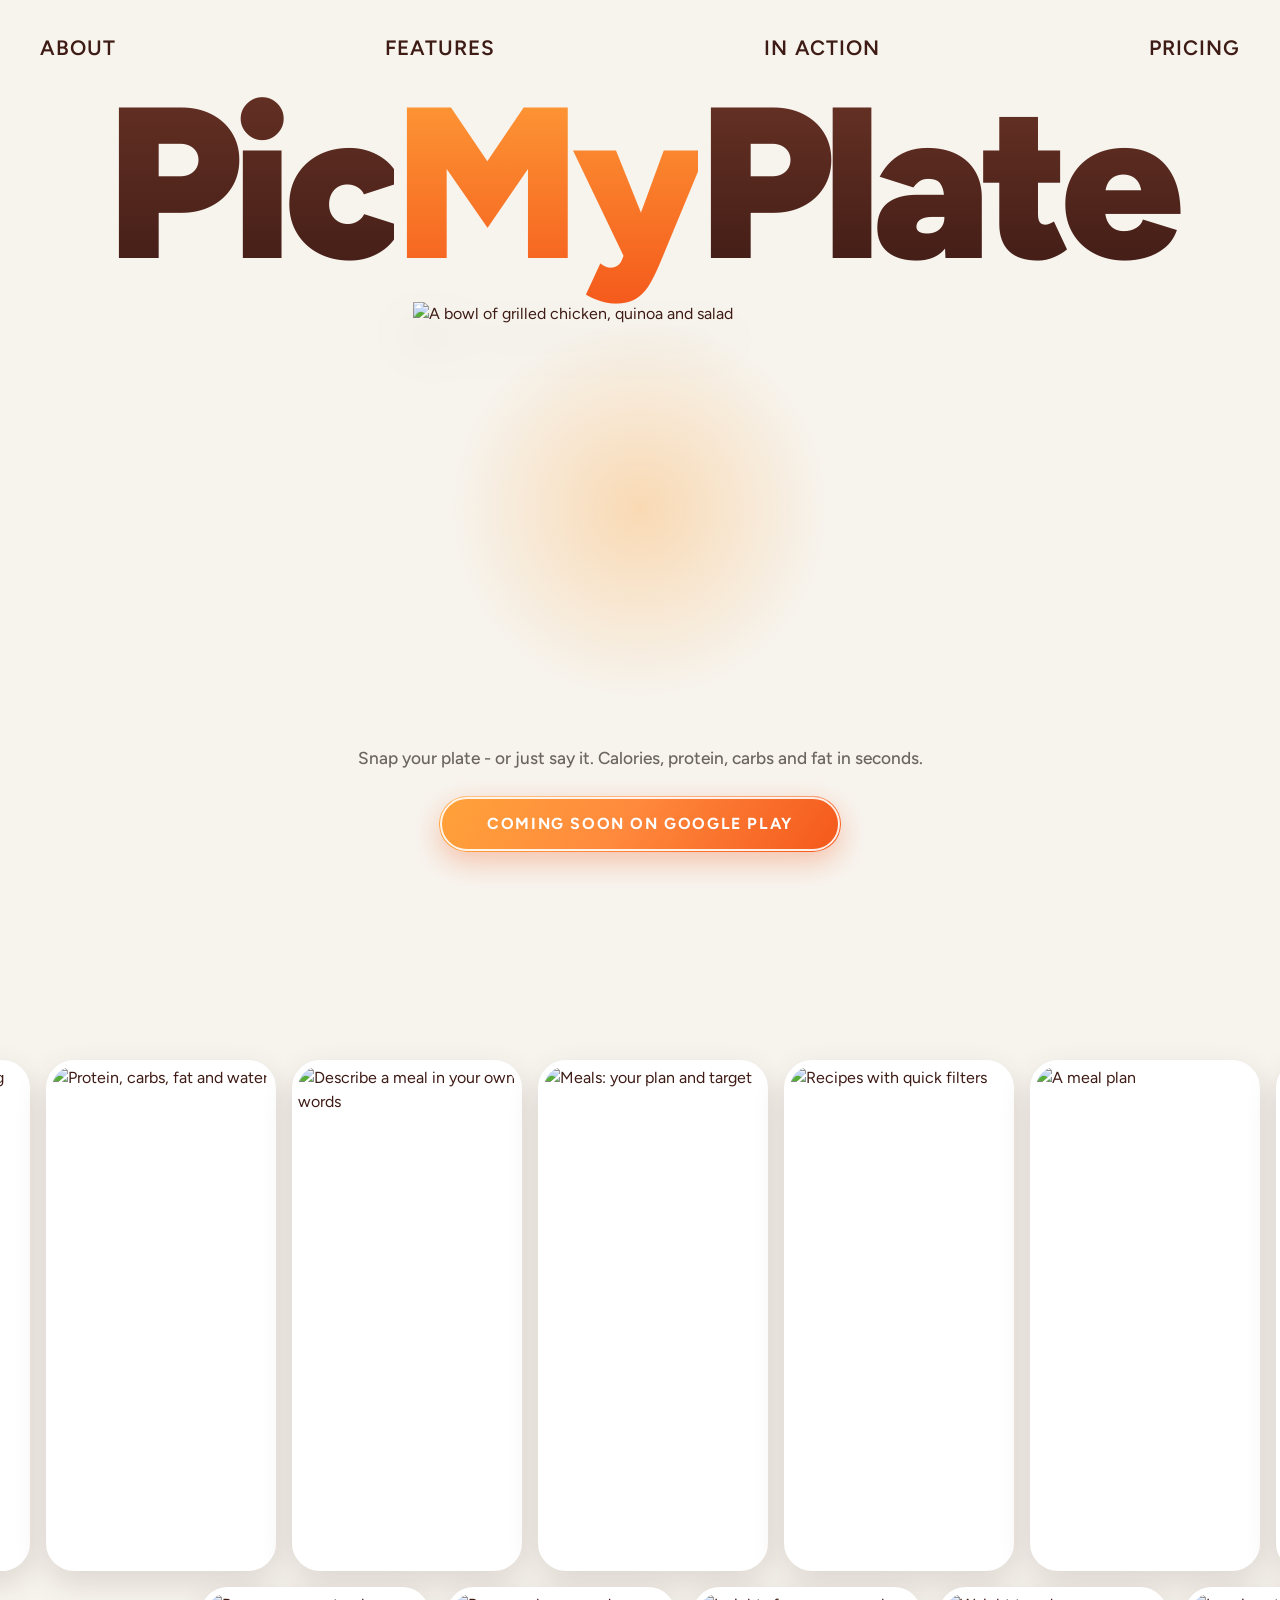
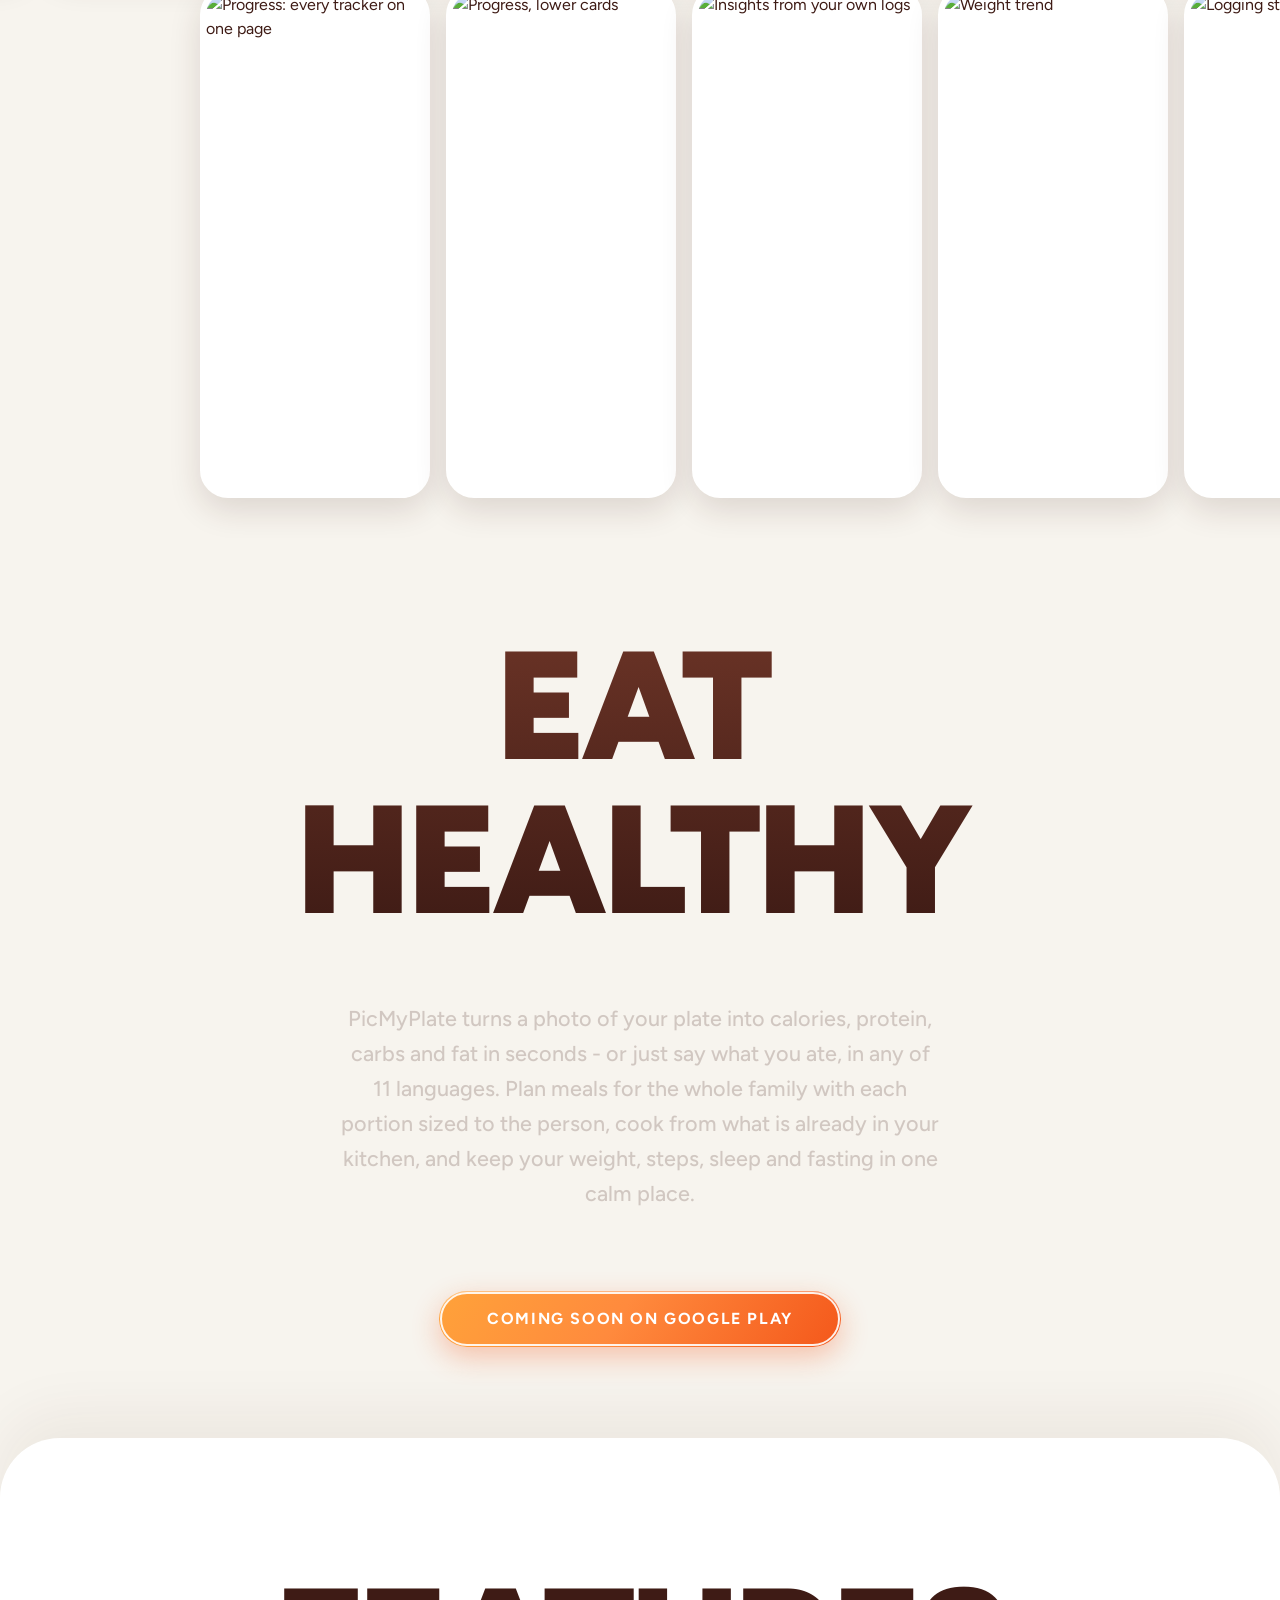
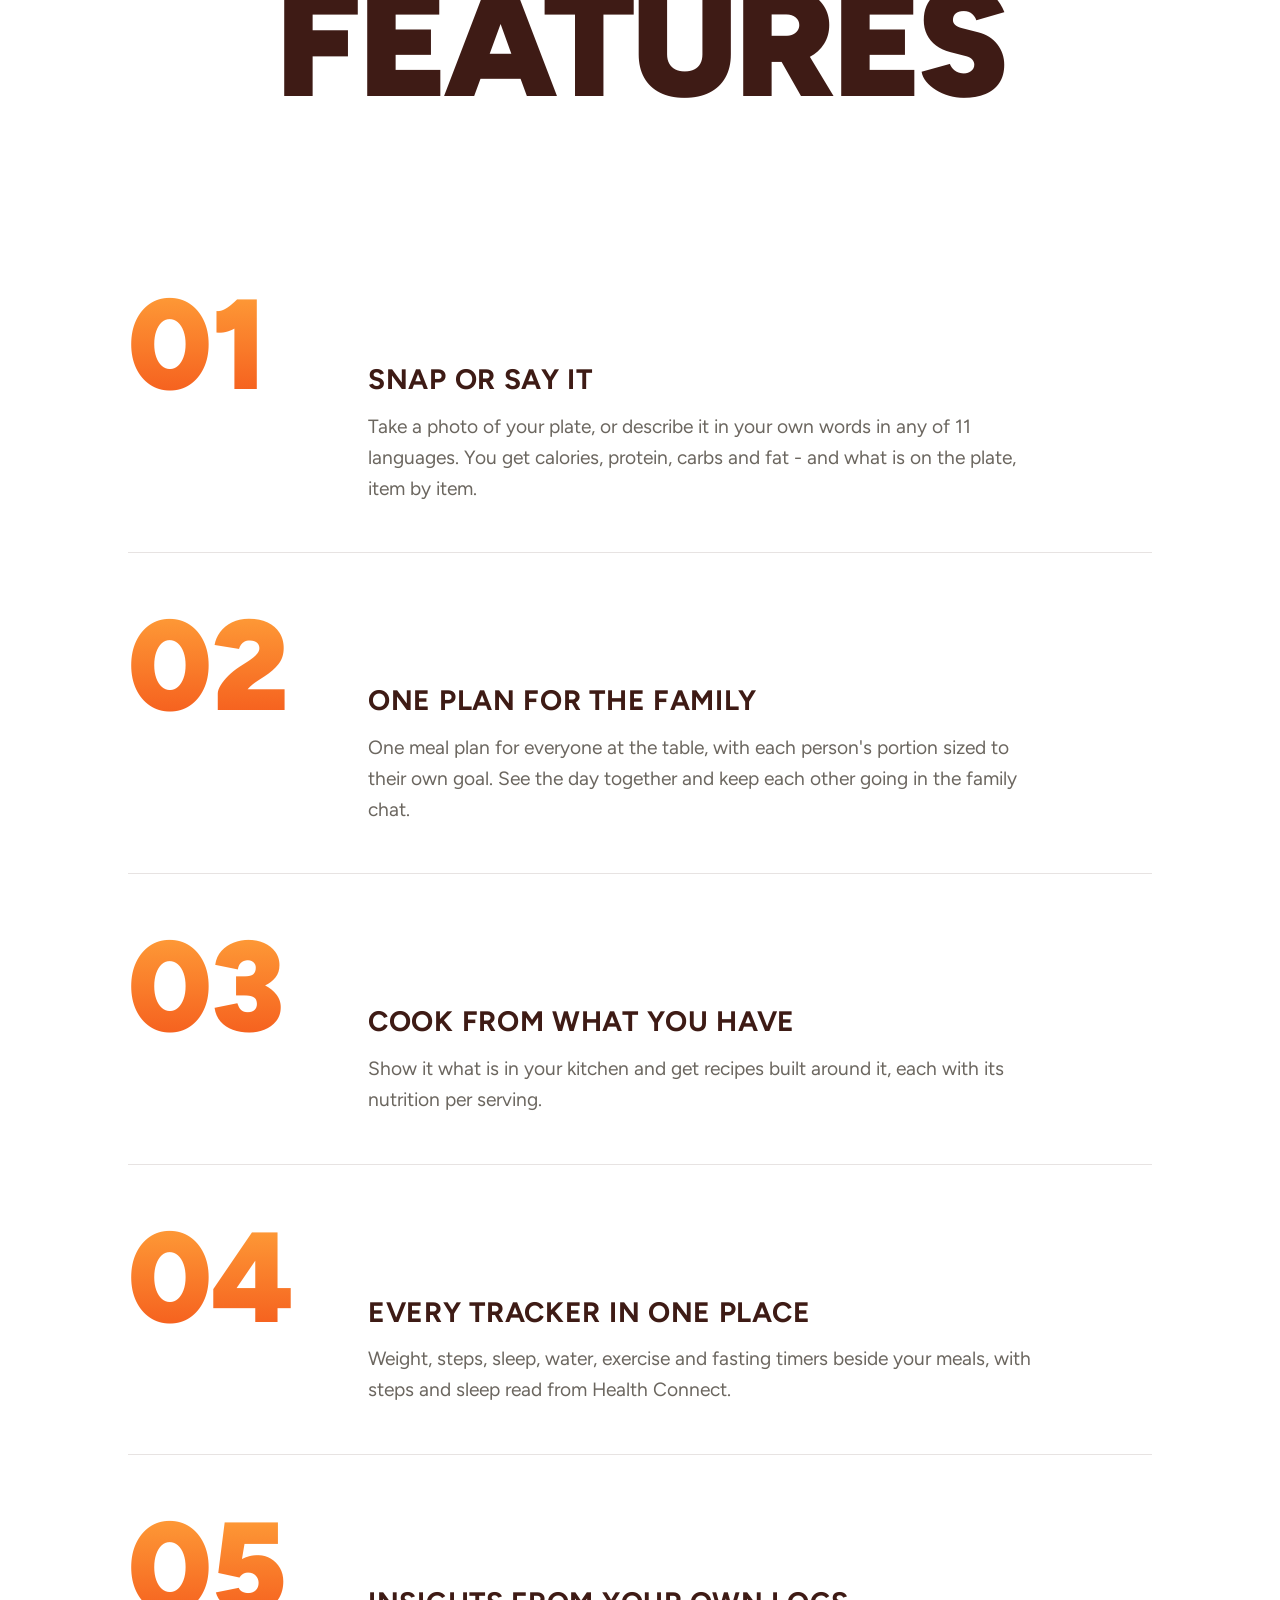
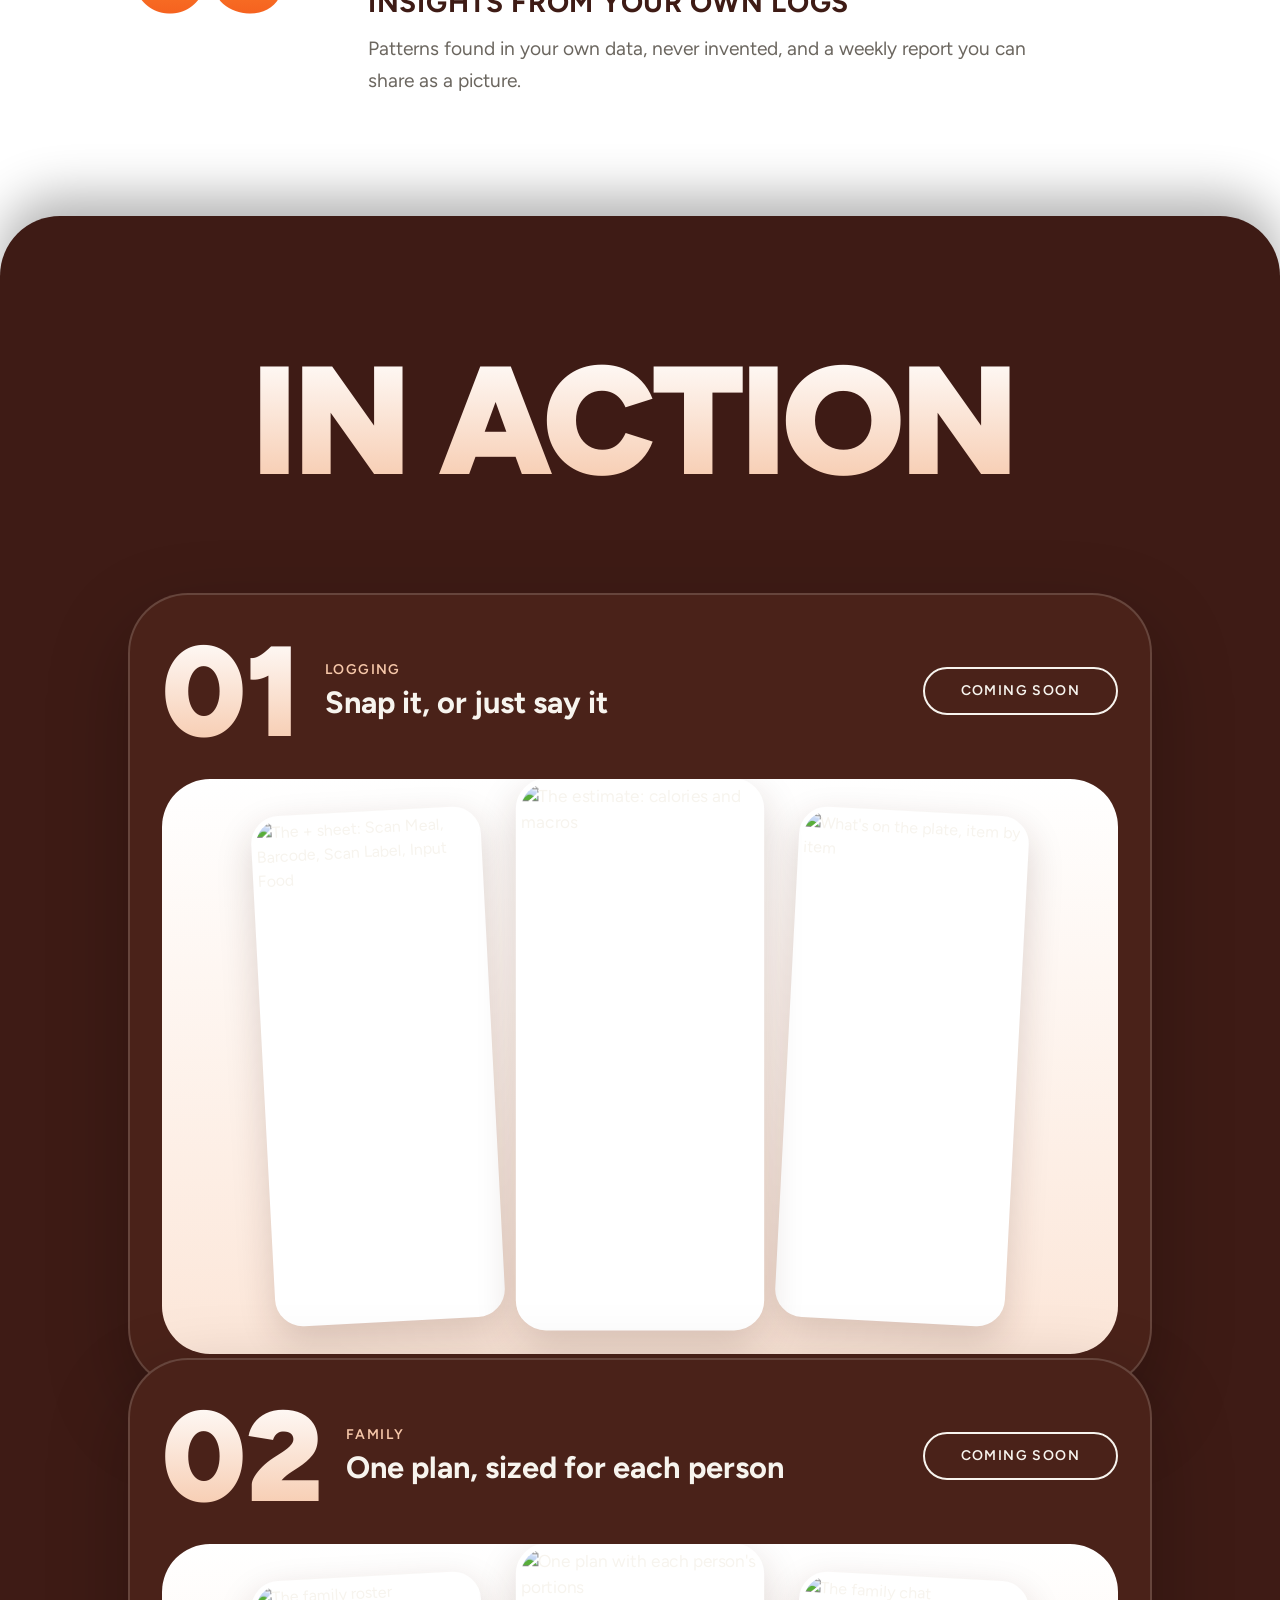
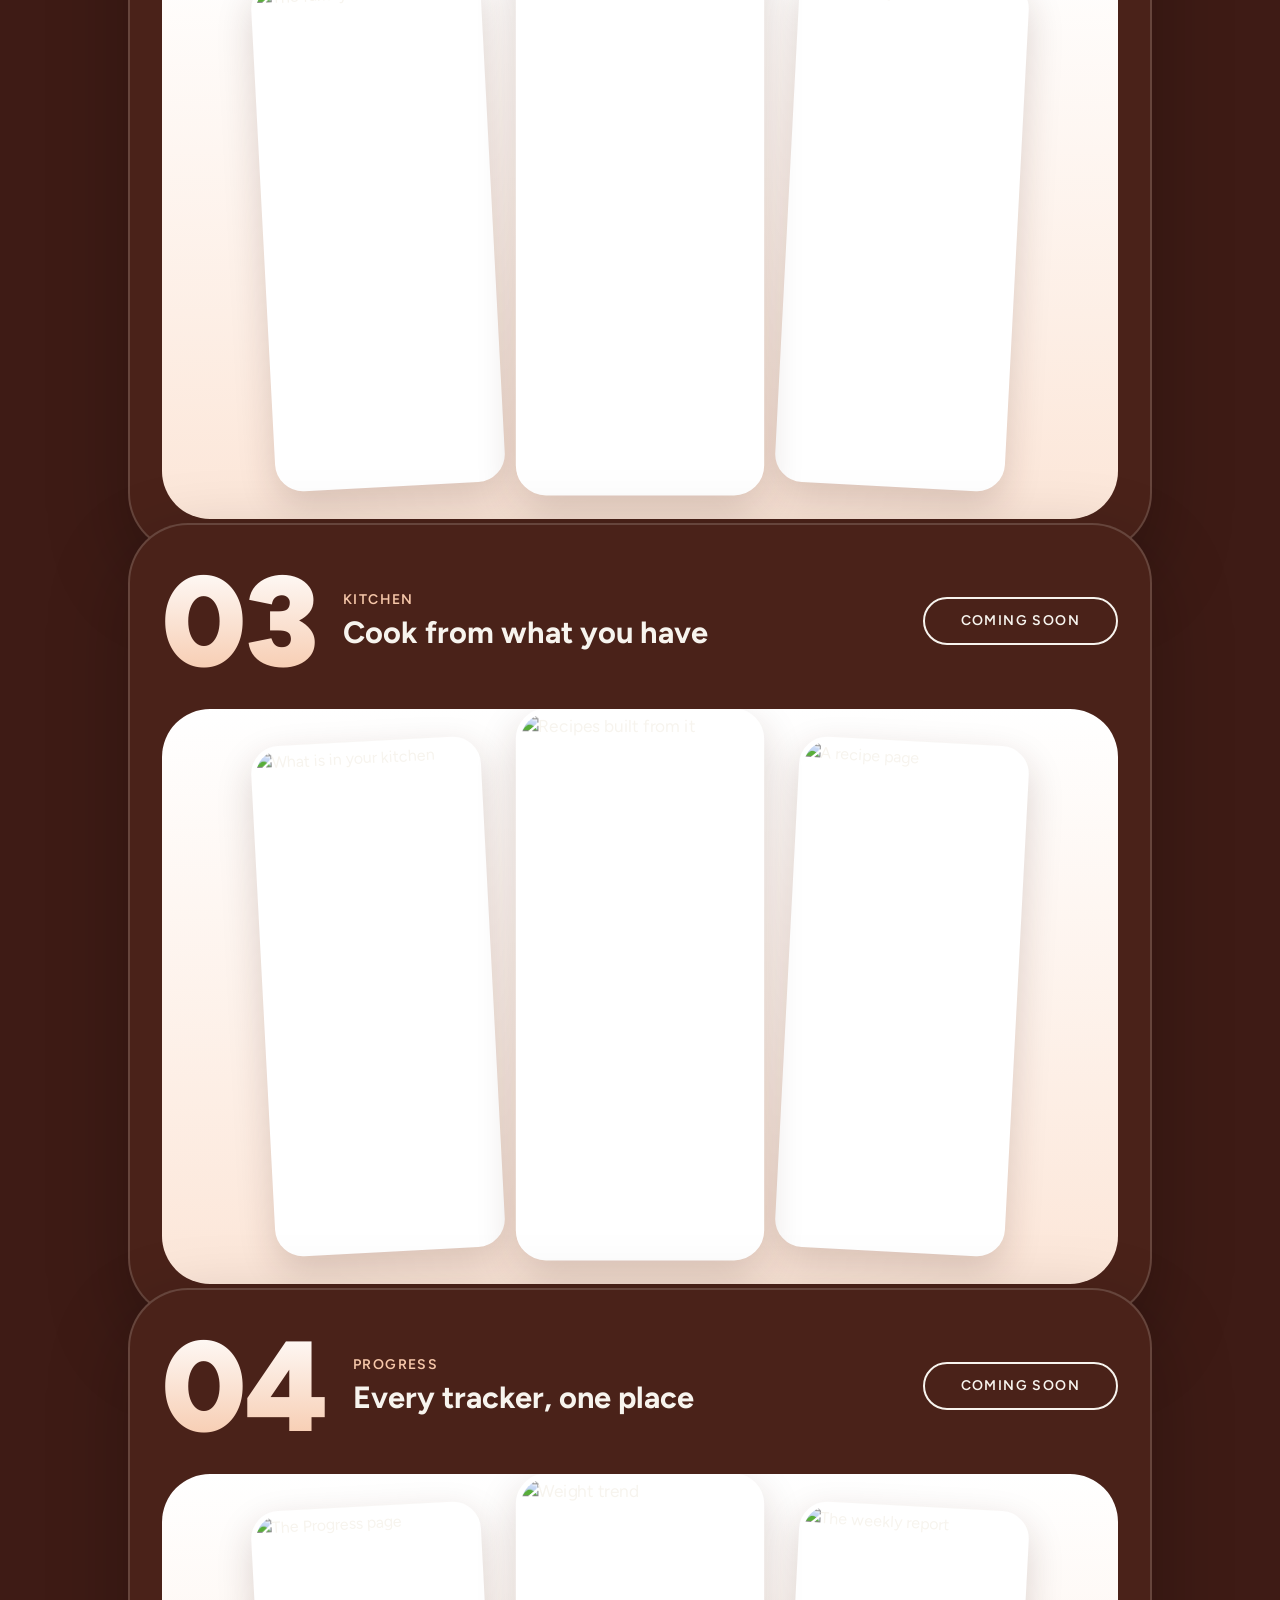
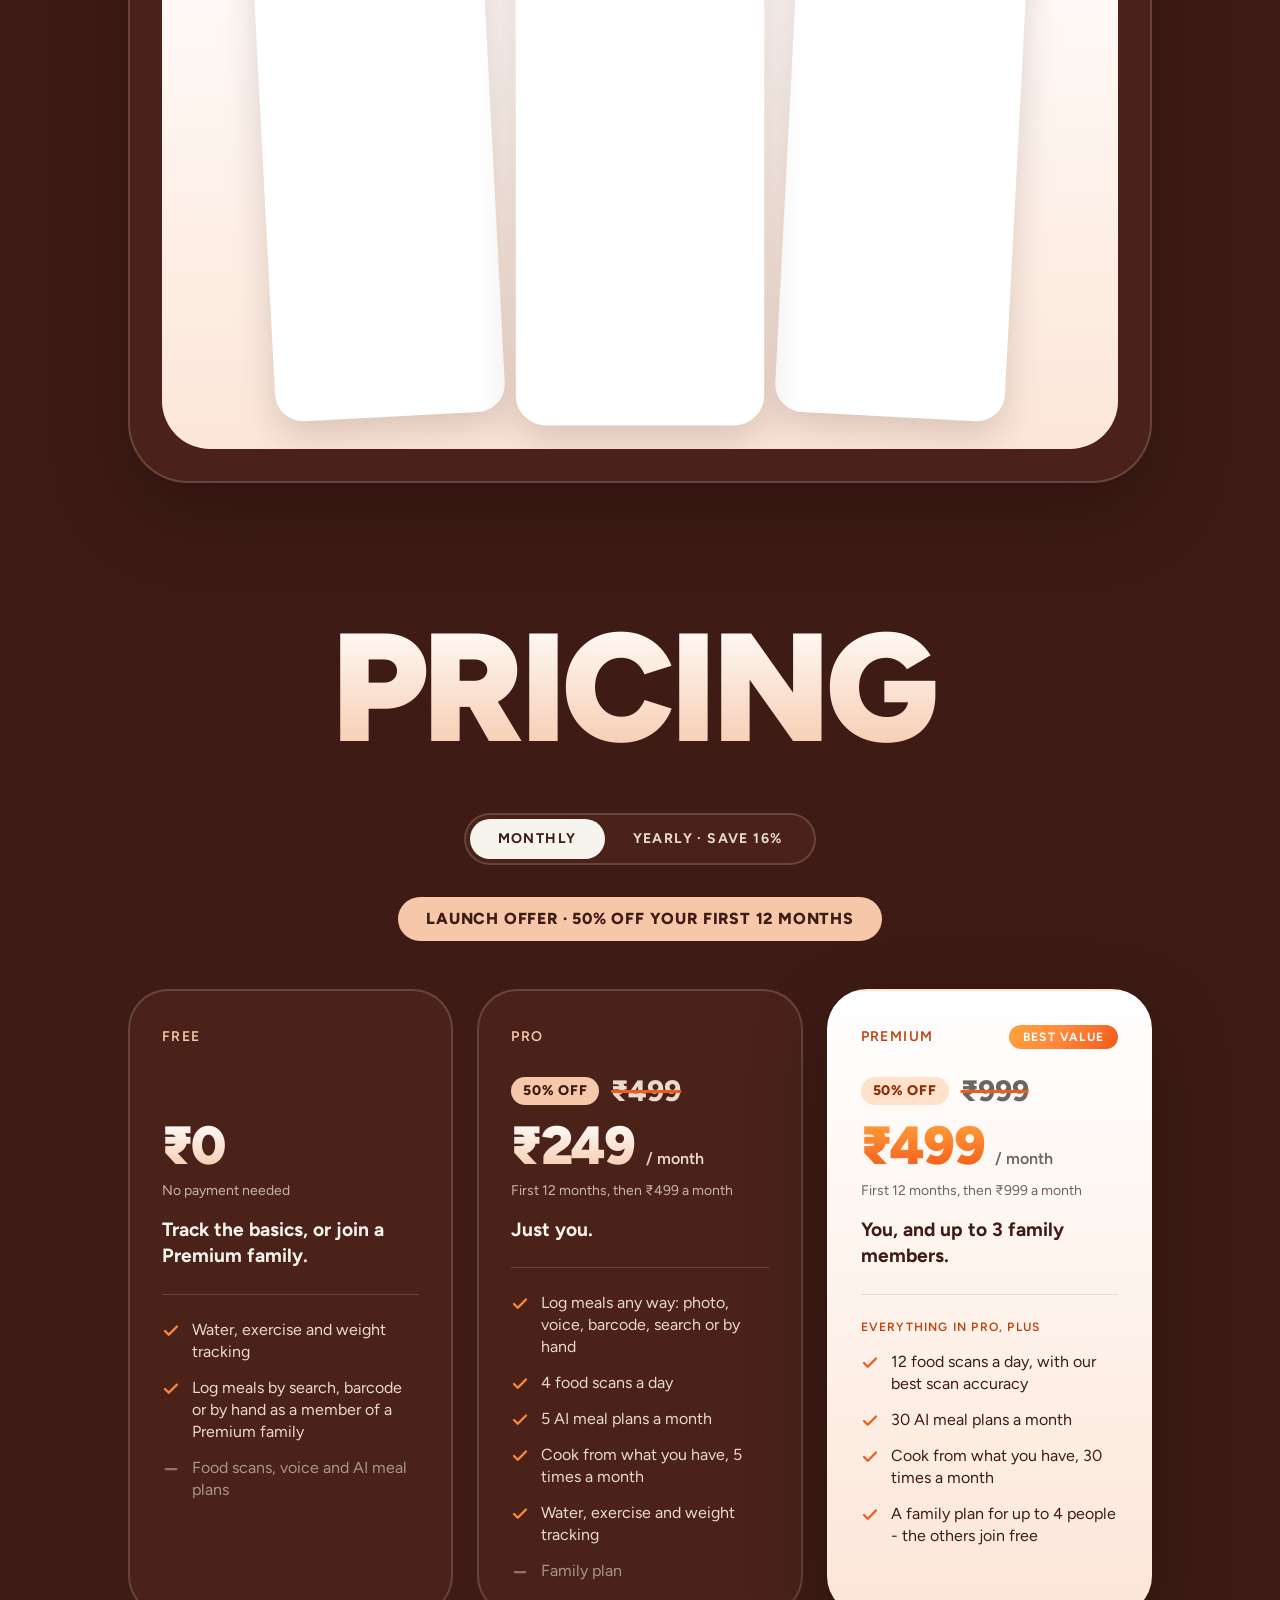
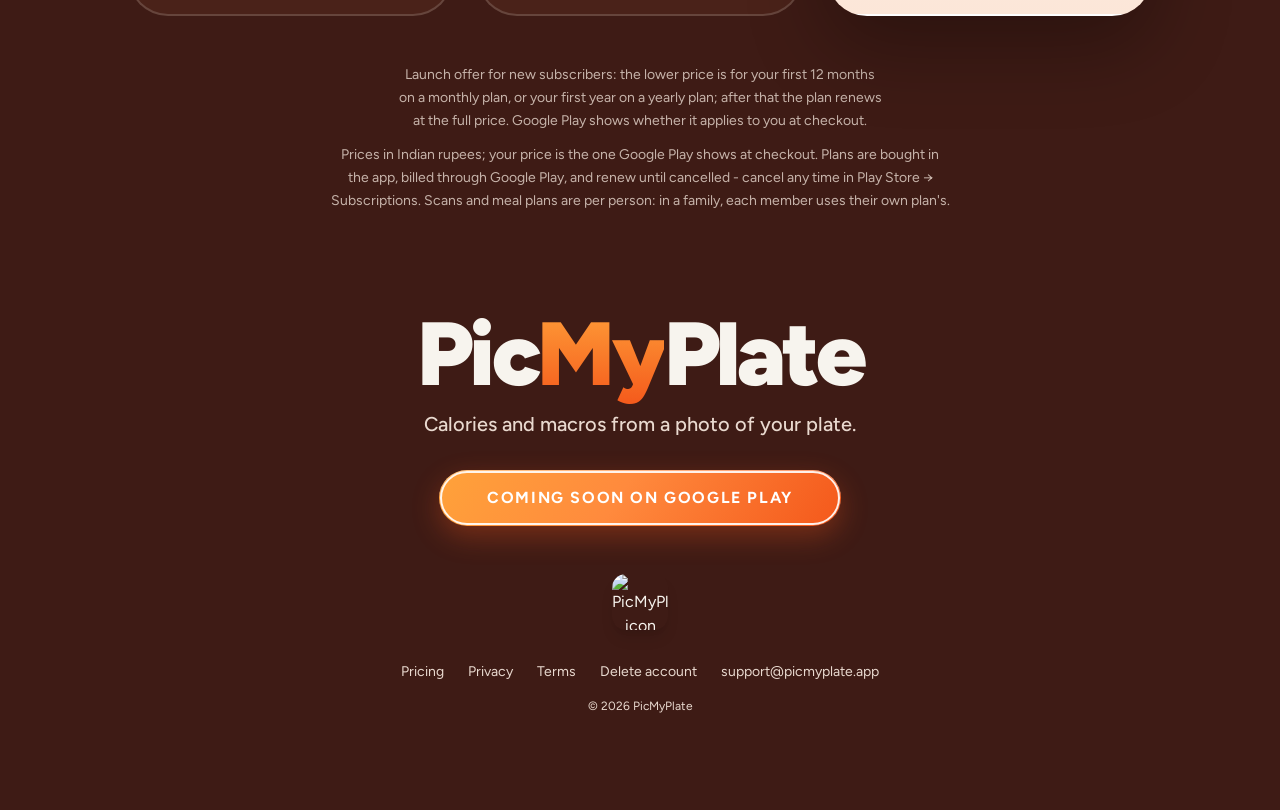
==== commit 6a5f7706: "Pricing: Premium's first year is Rs 4,999 (28% off), so the yearly banner says up to 50% off (owner," ====
--- a/index.html
+++ b/index.html
@@ -41,8 +41,8 @@
       }
     }
     </script>
-    <script type="module" crossorigin src="/assets/index-DvnuPYhM.js"></script>
-    <link rel="stylesheet" crossorigin href="/assets/index-Cg3q-ySh.css">
+    <script type="module" crossorigin src="/assets/index-BDW_f1M0.js"></script>
+    <link rel="stylesheet" crossorigin href="/assets/index-CUzQh5iW.css">
   </head>
   <body class="bg-[#F7F4EE] text-[#3E1B15] selection:bg-[#FDEBE0] selection:text-[#C4400B] antialiased">
     <div id="root"></div>
--- a/assets/index-CUzQh5iW.css
+++ b/assets/index-CUzQh5iW.css
@@ -0,0 +1,2 @@
+/*! tailwindcss v4.3.5 | MIT License | https://tailwindcss.com */
+@layer properties{@supports (((-webkit-hyphens:none)) and (not (margin-trim:block))) or ((-moz-orient:inline) and (not (color:rgb(from red r g b)))){*,:before,:after,::backdrop{--tw-translate-x:0;--tw-translate-y:0;--tw-translate-z:0;--tw-rotate-x:initial;--tw-rotate-y:initial;--tw-rotate-z:initial;--tw-skew-x:initial;--tw-skew-y:initial;--tw-divide-y-reverse:0;--tw-border-style:solid;--tw-leading:initial;--tw-font-weight:initial;--tw-tracking:initial;--tw-shadow:0 0 #0000;--tw-shadow-color:initial;--tw-shadow-alpha:100%;--tw-inset-shadow:0 0 #0000;--tw-inset-shadow-color:initial;--tw-inset-shadow-alpha:100%;--tw-ring-color:initial;--tw-ring-shadow:0 0 #0000;--tw-inset-ring-color:initial;--tw-inset-ring-shadow:0 0 #0000;--tw-ring-inset:initial;--tw-ring-offset-width:0px;--tw-ring-offset-color:#fff;--tw-ring-offset-shadow:0 0 #0000;--tw-outline-style:solid;--tw-blur:initial;--tw-brightness:initial;--tw-contrast:initial;--tw-grayscale:initial;--tw-hue-rotate:initial;--tw-invert:initial;--tw-opacity:initial;--tw-saturate:initial;--tw-sepia:initial;--tw-drop-shadow:initial;--tw-drop-shadow-color:initial;--tw-drop-shadow-alpha:100%;--tw-drop-shadow-size:initial;--tw-duration:initial;--tw-ease:initial}}}@layer theme{:root,:host{--font-sans:-apple-system, BlinkMacSystemFont, "Segoe UI", Roboto, "Helvetica Neue", "Noto Sans", Arial, sans-serif, "Apple Color Emoji", "Segoe UI Emoji", "Segoe UI Symbol", "Noto Color Emoji";--font-mono:ui-monospace, SFMono-Regular, Menlo, Monaco, Consolas, "Liberation Mono", "Courier New", monospace;--color-white:#fff;--spacing:.25rem;--container-md:28rem;--container-2xl:42rem;--container-4xl:56rem;--container-5xl:64rem;--text-xs:.75rem;--text-xs--line-height:calc(1 / .75);--text-sm:.875rem;--text-sm--line-height:calc(1.25 / .875);--text-base:1rem;--text-base--line-height:calc(1.5 / 1);--text-lg:1.125rem;--text-lg--line-height:calc(1.75 / 1.125);--text-xl:1.25rem;--text-xl--line-height:calc(1.75 / 1.25);--font-weight-normal:400;--font-weight-medium:500;--font-weight-semibold:600;--font-weight-bold:700;--font-weight-extrabold:800;--font-weight-black:900;--tracking-wide:.025em;--tracking-wider:.05em;--tracking-widest:.1em;--leading-tight:1.25;--leading-snug:1.375;--leading-relaxed:1.625;--drop-shadow-2xl:0 25px 25px #00000026;--ease-in:cubic-bezier(.4, 0, 1, 1);--ease-out:cubic-bezier(0, 0, .2, 1);--ease-in-out:cubic-bezier(.4, 0, .2, 1);--default-transition-duration:.15s;--default-transition-timing-function:cubic-bezier(.4, 0, .2, 1);--default-font-family:var(--font-sans);--default-mono-font-family:var(--font-mono)}}@layer base{*,:after,:before,::backdrop{box-sizing:border-box;border:0 solid;margin:0;padding:0}::file-selector-button{box-sizing:border-box;border:0 solid;margin:0;padding:0}html,:host{-webkit-text-size-adjust:100%;tab-size:4;line-height:1.5;font-family:var(--default-font-family,-apple-system, BlinkMacSystemFont, "Segoe UI", Roboto, "Helvetica Neue", "Noto Sans", Arial, sans-serif, "Apple Color Emoji", "Segoe UI Emoji", "Segoe UI Symbol", "Noto Color Emoji");font-feature-settings:var(--default-font-feature-settings,normal);font-variation-settings:var(--default-font-variation-settings,normal);-webkit-tap-highlight-color:transparent}hr{height:0;color:inherit;border-top-width:1px}abbr:where([title]){-webkit-text-decoration:underline dotted;text-decoration:underline dotted}h1,h2,h3,h4,h5,h6{font-size:inherit;font-weight:inherit}a{color:inherit;-webkit-text-decoration:inherit;-webkit-text-decoration:inherit;-webkit-text-decoration:inherit;-webkit-text-decoration:inherit;text-decoration:inherit}b,strong{font-weight:bolder}code,kbd,samp,pre{font-family:var(--default-mono-font-family,ui-monospace, SFMono-Regular, Menlo, Monaco, Consolas, "Liberation Mono", "Courier New", monospace);font-feature-settings:var(--default-mono-font-feature-settings,normal);font-variation-settings:var(--default-mono-font-variation-settings,normal);font-size:1em}small{font-size:80%}sub,sup{vertical-align:baseline;font-size:75%;line-height:0;position:relative}sub{bottom:-.25em}sup{top:-.5em}table{text-indent:0;border-color:inherit;border-collapse:collapse}:-moz-focusring:where(:not(iframe)){outline:auto}progress{vertical-align:baseline}summary{display:list-item}ol,ul,menu{list-style:none}img,svg,video,canvas,audio,iframe,embed,object{vertical-align:middle;display:block}img,video{max-width:100%;height:auto}button,input,select,optgroup,textarea{font:inherit;font-feature-settings:inherit;font-variation-settings:inherit;letter-spacing:inherit;color:inherit;opacity:1;background-color:#0000;border-radius:0}::file-selector-button{font:inherit;font-feature-settings:inherit;font-variation-settings:inherit;letter-spacing:inherit;color:inherit;opacity:1;background-color:#0000;border-radius:0}:where(select:is([multiple],[size])) optgroup{font-weight:bolder}:where(select:is([multiple],[size])) optgroup option{padding-inline-start:20px}::file-selector-button{margin-inline-end:4px}::placeholder{opacity:1}@supports (not ((-webkit-appearance:-apple-pay-button))) or (contain-intrinsic-size:1px){::placeholder{color:currentColor}@supports (color:color-mix(in lab, red, red)){::placeholder{color:color-mix(in oklab, currentcolor 50%, transparent)}}}textarea{resize:vertical}::-webkit-search-decoration{-webkit-appearance:none}::-webkit-date-and-time-value{min-height:1lh;text-align:inherit}::-webkit-datetime-edit{display:inline-flex}::-webkit-datetime-edit-fields-wrapper{padding:0}::-webkit-datetime-edit{padding-block:0}::-webkit-datetime-edit-year-field{padding-block:0}::-webkit-datetime-edit-month-field{padding-block:0}::-webkit-datetime-edit-day-field{padding-block:0}::-webkit-datetime-edit-hour-field{padding-block:0}::-webkit-datetime-edit-minute-field{padding-block:0}::-webkit-datetime-edit-second-field{padding-block:0}::-webkit-datetime-edit-millisecond-field{padding-block:0}::-webkit-datetime-edit-meridiem-field{padding-block:0}::-webkit-calendar-picker-indicator{line-height:1}:-moz-ui-invalid{box-shadow:none}button,input:where([type=button],[type=reset],[type=submit]){appearance:button}::file-selector-button{appearance:button}::-webkit-inner-spin-button{height:auto}::-webkit-outer-spin-button{height:auto}[hidden]:where(:not([hidden=until-found])){display:none!important}:root{--sand:#f7f4ee;--card:#fff;--ink:#3e1b15;--ink-2:#6b665f;--orange:#ff724c;--orange-ink:#c4400b;--btn-from:#ffa23a;--btn-to:#f4581b;--peach:#fdebe0;--peach-2:#fce6d8;--cocoa:#3e1b15;--cocoa-2:#4a2219;--cream:#f7f4ee;--cream-2:#e9d9cf;font-family:Figtree,sans-serif}*,:before,:after{box-sizing:border-box;margin:0;padding:0}html,body,#root{color:#3e1b15;scroll-behavior:smooth;background-color:#f7f4ee;font-family:Figtree,-apple-system,BlinkMacSystemFont,Segoe UI,Roboto,sans-serif;overflow-x:clip}}@layer components;@layer utilities{.pointer-events-none{pointer-events:none}.invisible{visibility:hidden}.visible{visibility:visible}.absolute{position:absolute}.fixed{position:fixed}.relative{position:relative}.sticky{position:sticky}.inset-0{inset:0}.top-1\/2{top:50%}.top-\[5\%\]{top:5%}.right-\[1\%\]{right:1%}.right-\[3\%\]{right:3%}.bottom-\[8\%\]{bottom:8%}.left-1\/2{left:50%}.left-\[1\%\]{left:1%}.left-\[3\%\]{left:3%}.z-0{z-index:0}.z-10{z-index:10}.z-20{z-index:20}.z-30{z-index:30}.mx-auto{margin-inline:auto}.my-6{margin-block:calc(var(--spacing) * 6)}.my-auto{margin-block:auto}.-mt-4{margin-top:calc(var(--spacing) * -4)}.-mt-10{margin-top:calc(var(--spacing) * -10)}.mt-2{margin-top:calc(var(--spacing) * 2)}.mt-3{margin-top:calc(var(--spacing) * 3)}.mt-4{margin-top:calc(var(--spacing) * 4)}.mt-5{margin-top:calc(var(--spacing) * 5)}.mt-7{margin-top:calc(var(--spacing) * 7)}.mt-8{margin-top:calc(var(--spacing) * 8)}.mt-10{margin-top:calc(var(--spacing) * 10)}.mt-12{margin-top:calc(var(--spacing) * 12)}.mt-\[3px\]{margin-top:3px}.-mr-\[0\.16em\]{margin-right:-.16em}.mb-4{margin-bottom:calc(var(--spacing) * 4)}.mb-10{margin-bottom:calc(var(--spacing) * 10)}.mb-14{margin-bottom:calc(var(--spacing) * 14)}.mb-16{margin-bottom:calc(var(--spacing) * 16)}.block{display:block}.contents{display:contents}.flex{display:flex}.grid{display:grid}.hidden{display:none}.inline{display:inline}.inline-block{display:inline-block}.inline-flex{display:inline-flex}.aspect-\[9\/20\]{aspect-ratio:9/20}.aspect-square{aspect-ratio:1}.h-14{height:calc(var(--spacing) * 14)}.h-\[85vh\]{height:85vh}.h-auto{height:auto}.h-full{height:100%}.h-px{height:1px}.h-screen{height:100vh}.max-h-\[46vh\]{max-height:46vh}.max-h-\[880px\]{max-height:880px}.min-h-0{min-height:0}.min-h-\[1\.25rem\]{min-height:1.25rem}.min-h-\[28px\]{min-height:28px}.min-h-\[40px\]{min-height:40px}.min-h-\[580px\]{min-height:580px}.min-h-\[clamp\(580px\,85vh\,880px\)\]{min-height:clamp(580px,85vh,880px)}.min-h-screen{min-height:100vh}.w-14{width:calc(var(--spacing) * 14)}.w-24{width:calc(var(--spacing) * 24)}.w-\[30\%\]{width:30%}.w-\[72px\]{width:72px}.w-\[110px\]{width:110px}.w-\[120\%\]{width:120%}.w-\[140px\]{width:140px}.w-\[170px\]{width:170px}.w-auto{width:auto}.w-full{width:100%}.w-max{width:max-content}.max-w-2xl{max-width:var(--container-2xl)}.max-w-4xl{max-width:var(--container-4xl)}.max-w-5xl{max-width:var(--container-5xl)}.max-w-\[22rem\]{max-width:22rem}.max-w-\[230px\]{max-width:230px}.max-w-\[520px\]{max-width:520px}.max-w-\[600px\]{max-width:600px}.max-w-md{max-width:var(--container-md)}.min-w-0{min-width:0}.flex-1{flex:1}.flex-none{flex:none}.shrink-0{flex-shrink:0}.-translate-x-1\/2{--tw-translate-x:calc(calc(1 / 2 * 100%) * -1);translate:var(--tw-translate-x) var(--tw-translate-y)}.-translate-y-1\/2{--tw-translate-y:calc(calc(1 / 2 * 100%) * -1);translate:var(--tw-translate-x) var(--tw-translate-y)}.-translate-y-3{--tw-translate-y:calc(var(--spacing) * -3);translate:var(--tw-translate-x) var(--tw-translate-y)}.scale-\[1\.08\]{scale:1.08}.-rotate-3{rotate:-3deg}.rotate-3{rotate:3deg}.transform{transform:var(--tw-rotate-x, ) var(--tw-rotate-y, ) var(--tw-rotate-z, ) var(--tw-skew-x, ) var(--tw-skew-y, )}.cursor-default{cursor:default}.resize{resize:both}.scroll-mt-8{scroll-margin-top:calc(var(--spacing) * 8)}.grid-cols-1{grid-template-columns:repeat(1,minmax(0,1fr))}.flex-col{flex-direction:column}.flex-wrap{flex-wrap:wrap}.items-baseline{align-items:baseline}.items-center{align-items:center}.items-end{align-items:flex-end}.items-start{align-items:flex-start}.items-stretch{align-items:stretch}.justify-between{justify-content:space-between}.justify-center{justify-content:center}.gap-1{gap:var(--spacing)}.gap-2{gap:calc(var(--spacing) * 2)}.gap-2\.5{gap:calc(var(--spacing) * 2.5)}.gap-3{gap:calc(var(--spacing) * 3)}.gap-3\.5{gap:calc(var(--spacing) * 3.5)}.gap-4{gap:calc(var(--spacing) * 4)}.gap-5{gap:calc(var(--spacing) * 5)}.gap-x-2{column-gap:calc(var(--spacing) * 2)}.gap-x-6{column-gap:calc(var(--spacing) * 6)}.gap-y-2{row-gap:calc(var(--spacing) * 2)}:where(.divide-y>:not(:last-child)){--tw-divide-y-reverse:0;border-bottom-style:var(--tw-border-style);border-top-style:var(--tw-border-style);border-top-width:calc(1px * var(--tw-divide-y-reverse));border-bottom-width:calc(1px * calc(1 - var(--tw-divide-y-reverse)))}:where(.divide-\[rgba\(62\,27\,21\,0\.12\)\]>:not(:last-child)){border-color:#3e1b151f}.overflow-hidden{overflow:hidden}.overflow-x-clip{overflow-x:clip}.rounded{border-radius:.25rem}.rounded-\[14px\]{border-radius:14px}.rounded-\[22px\]{border-radius:22px}.rounded-\[28px\]{border-radius:28px}.rounded-\[32px\]{border-radius:32px}.rounded-\[40px\]{border-radius:40px}.rounded-full{border-radius:2147483647px}.rounded-t-\[40px\]{border-top-left-radius:40px;border-top-right-radius:40px}.border-2{border-style:var(--tw-border-style);border-width:2px}.border-\[5px\]{border-style:var(--tw-border-style);border-width:5px}.border-\[6px\]{border-style:var(--tw-border-style);border-width:6px}.border-\[\#F7F4EE\]{border-color:#f7f4ee}.border-\[\#F7F4EE\]\/16{border-color:oklab(96.7806% .000812173 .00855023/.16)}.border-transparent{border-color:#0000}.border-white{border-color:var(--color-white)}.bg-\[\#3E1B15\]{background-color:#3e1b15}.bg-\[\#4A2219\]{background-color:#4a2219}.bg-\[\#F7F4EE\]{background-color:#f7f4ee}.bg-\[\#F7F4EE\]\/16{background-color:oklab(96.7806% .000812173 .00855023/.16)}.bg-\[rgba\(62\,27\,21\,0\.12\)\]{background-color:#3e1b151f}.bg-white{background-color:var(--color-white)}.object-contain{object-fit:contain}.object-cover{object-fit:cover}.object-top{object-position:top}.p-1{padding:var(--spacing)}.p-4{padding:calc(var(--spacing) * 4)}.p-6{padding:calc(var(--spacing) * 6)}.px-2{padding-inline:calc(var(--spacing) * 2)}.px-3{padding-inline:calc(var(--spacing) * 3)}.px-3\.5{padding-inline:calc(var(--spacing) * 3.5)}.px-4{padding-inline:calc(var(--spacing) * 4)}.px-5{padding-inline:calc(var(--spacing) * 5)}.px-6{padding-inline:calc(var(--spacing) * 6)}.px-7{padding-inline:calc(var(--spacing) * 7)}.px-9{padding-inline:calc(var(--spacing) * 9)}.py-1{padding-block:var(--spacing)}.py-2\.5{padding-block:calc(var(--spacing) * 2.5)}.py-3\.5{padding-block:calc(var(--spacing) * 3.5)}.py-8{padding-block:calc(var(--spacing) * 8)}.py-20{padding-block:calc(var(--spacing) * 20)}.pt-2{padding-top:calc(var(--spacing) * 2)}.pt-6{padding-top:calc(var(--spacing) * 6)}.pt-20{padding-top:calc(var(--spacing) * 20)}.pt-24{padding-top:calc(var(--spacing) * 24)}.pr-\[0\.1em\]{padding-right:.1em}.pr-\[0\.06em\]{padding-right:.06em}.pr-\[0\.16em\]{padding-right:.16em}.pb-8{padding-bottom:calc(var(--spacing) * 8)}.pb-10{padding-bottom:calc(var(--spacing) * 10)}.pb-12{padding-bottom:calc(var(--spacing) * 12)}.text-center{text-align:center}.text-base{font-size:var(--text-base);line-height:var(--tw-leading,var(--text-base--line-height))}.text-sm{font-size:var(--text-sm);line-height:var(--tw-leading,var(--text-sm--line-height))}.text-xs{font-size:var(--text-xs);line-height:var(--tw-leading,var(--text-xs--line-height))}.text-\[11px\]{font-size:11px}.text-\[15px\]{font-size:15px}.leading-none{--tw-leading:1;line-height:1}.leading-relaxed{--tw-leading:var(--leading-relaxed);line-height:var(--leading-relaxed)}.leading-snug{--tw-leading:var(--leading-snug);line-height:var(--leading-snug)}.leading-tight{--tw-leading:var(--leading-tight);line-height:var(--leading-tight)}.font-black{--tw-font-weight:var(--font-weight-black);font-weight:var(--font-weight-black)}.font-bold{--tw-font-weight:var(--font-weight-bold);font-weight:var(--font-weight-bold)}.font-extrabold{--tw-font-weight:var(--font-weight-extrabold);font-weight:var(--font-weight-extrabold)}.font-medium{--tw-font-weight:var(--font-weight-medium);font-weight:var(--font-weight-medium)}.font-normal{--tw-font-weight:var(--font-weight-normal);font-weight:var(--font-weight-normal)}.font-semibold{--tw-font-weight:var(--font-weight-semibold);font-weight:var(--font-weight-semibold)}.tracking-\[-0\.03em\]{--tw-tracking:-.03em;letter-spacing:-.03em}.tracking-\[-0\.04em\]{--tw-tracking:-.04em;letter-spacing:-.04em}.tracking-wide{--tw-tracking:var(--tracking-wide);letter-spacing:var(--tracking-wide)}.tracking-wider{--tw-tracking:var(--tracking-wider);letter-spacing:var(--tracking-wider)}.tracking-widest{--tw-tracking:var(--tracking-widest);letter-spacing:var(--tracking-widest)}.text-balance{text-wrap:balance}.whitespace-nowrap{white-space:nowrap}.text-\[\#3E1B15\]{color:#3e1b15}.text-\[\#6B665F\]{color:#6b665f}.text-\[\#C4400B\]{color:#c4400b}.text-\[\#E9D9CF\]{color:#e9d9cf}.text-\[\#E9D9CF\]\/80{color:oklab(89.5483% .0130306 .0181441/.8)}.text-\[\#F6C7A9\]{color:#f6c7a9}.text-\[\#F7F4EE\]{color:#f7f4ee}.text-\[\#F7F4EE\]\/40{color:oklab(96.7806% .000812173 .00855023/.4)}.text-\[\#F7F4EE\]\/55{color:oklab(96.7806% .000812173 .00855023/.55)}.text-\[\#F4581B\]{color:#f4581b}.text-\[\#FF8A3D\]{color:#ff8a3d}.text-white{color:var(--color-white)}.uppercase{text-transform:uppercase}.line-through{text-decoration-line:line-through}.decoration-\[\#F4581B\]{text-decoration-color:#f4581b}.decoration-\[3px\]{text-decoration-thickness:3px}.antialiased{-webkit-font-smoothing:antialiased;-moz-osx-font-smoothing:grayscale}.opacity-100{opacity:1}.shadow-\[0_-20px_50px_rgba\(0\,0\,0\,0\.3\)\]{--tw-shadow:0 -20px 50px var(--tw-shadow-color,#0000004d);box-shadow:var(--tw-inset-shadow), var(--tw-inset-ring-shadow), var(--tw-ring-offset-shadow), var(--tw-ring-shadow), var(--tw-shadow)}.shadow-\[0_-24px_60px_rgba\(62\,27\,21\,0\.06\)\]{--tw-shadow:0 -24px 60px var(--tw-shadow-color,#3e1b150f);box-shadow:var(--tw-inset-shadow), var(--tw-inset-ring-shadow), var(--tw-ring-offset-shadow), var(--tw-ring-shadow), var(--tw-shadow)}.shadow-\[0_12px_32px_rgba\(62\,27\,21\,0\.14\)\]{--tw-shadow:0 12px 32px var(--tw-shadow-color,#3e1b1524);box-shadow:var(--tw-inset-shadow), var(--tw-inset-ring-shadow), var(--tw-ring-offset-shadow), var(--tw-ring-shadow), var(--tw-shadow)}.shadow-\[0_14px_36px_rgba\(62\,27\,21\,0\.18\)\]{--tw-shadow:0 14px 36px var(--tw-shadow-color,#3e1b152e);box-shadow:var(--tw-inset-shadow), var(--tw-inset-ring-shadow), var(--tw-ring-offset-shadow), var(--tw-ring-shadow), var(--tw-shadow)}.shadow-\[0_30px_80px_rgba\(0\,0\,0\,0\.3\)\]{--tw-shadow:0 30px 80px var(--tw-shadow-color,#0000004d);box-shadow:var(--tw-inset-shadow), var(--tw-inset-ring-shadow), var(--tw-ring-offset-shadow), var(--tw-ring-shadow), var(--tw-shadow)}.shadow-\[0_30px_80px_rgba\(0\,0\,0\,0\.25\)\]{--tw-shadow:0 30px 80px var(--tw-shadow-color,#00000040);box-shadow:var(--tw-inset-shadow), var(--tw-inset-ring-shadow), var(--tw-ring-offset-shadow), var(--tw-ring-shadow), var(--tw-shadow)}.shadow-lg{--tw-shadow:0 10px 15px -3px var(--tw-shadow-color,#0000001a), 0 4px 6px -4px var(--tw-shadow-color,#0000001a);box-shadow:var(--tw-inset-shadow), var(--tw-inset-ring-shadow), var(--tw-ring-offset-shadow), var(--tw-ring-shadow), var(--tw-shadow)}.outline{outline-style:var(--tw-outline-style);outline-width:1px}.outline-2{outline-style:var(--tw-outline-style);outline-width:2px}.-outline-offset-\[3px\]{outline-offset:calc(3px * -1)}.outline-white\/90{outline-color:#ffffffe6}@supports (color:color-mix(in lab, red, red)){.outline-white\/90{outline-color:color-mix(in oklab, var(--color-white) 90%, transparent)}}.blur{--tw-blur:blur(8px);filter:var(--tw-blur, ) var(--tw-brightness, ) var(--tw-contrast, ) var(--tw-grayscale, ) var(--tw-hue-rotate, ) var(--tw-invert, ) var(--tw-saturate, ) var(--tw-sepia, ) var(--tw-drop-shadow, )}.drop-shadow{--tw-drop-shadow-size:drop-shadow(0 1px 2px var(--tw-drop-shadow-color,#0000001a)) drop-shadow(0 1px 1px var(--tw-drop-shadow-color,#0000000f));--tw-drop-shadow:drop-shadow(0 1px 2px #0000001a) drop-shadow(0 1px 1px #0000000f);filter:var(--tw-blur, ) var(--tw-brightness, ) var(--tw-contrast, ) var(--tw-grayscale, ) var(--tw-hue-rotate, ) var(--tw-invert, ) var(--tw-saturate, ) var(--tw-sepia, ) var(--tw-drop-shadow, )}.drop-shadow-2xl{--tw-drop-shadow-size:drop-shadow(0 25px 25px var(--tw-drop-shadow-color,#00000026));--tw-drop-shadow:drop-shadow(var(--drop-shadow-2xl));filter:var(--tw-blur, ) var(--tw-brightness, ) var(--tw-contrast, ) var(--tw-grayscale, ) var(--tw-hue-rotate, ) var(--tw-invert, ) var(--tw-saturate, ) var(--tw-sepia, ) var(--tw-drop-shadow, )}.filter{filter:var(--tw-blur, ) var(--tw-brightness, ) var(--tw-contrast, ) var(--tw-grayscale, ) var(--tw-hue-rotate, ) var(--tw-invert, ) var(--tw-saturate, ) var(--tw-sepia, ) var(--tw-drop-shadow, )}.filter\!{filter:var(--tw-blur, ) var(--tw-brightness, ) var(--tw-contrast, ) var(--tw-grayscale, ) var(--tw-hue-rotate, ) var(--tw-invert, ) var(--tw-saturate, ) var(--tw-sepia, ) var(--tw-drop-shadow, )!important}.transition{transition-property:color,background-color,border-color,outline-color,text-decoration-color,fill,stroke,--tw-gradient-from,--tw-gradient-via,--tw-gradient-to,opacity,box-shadow,transform,translate,scale,rotate,filter,-webkit-backdrop-filter,backdrop-filter,display,content-visibility,overlay,pointer-events;transition-timing-function:var(--tw-ease,var(--default-transition-timing-function));transition-duration:var(--tw-duration,var(--default-transition-duration))}.transition-all{transition-property:all;transition-timing-function:var(--tw-ease,var(--default-transition-timing-function));transition-duration:var(--tw-duration,var(--default-transition-duration))}.transition-colors{transition-property:color,background-color,border-color,outline-color,text-decoration-color,fill,stroke,--tw-gradient-from,--tw-gradient-via,--tw-gradient-to;transition-timing-function:var(--tw-ease,var(--default-transition-timing-function));transition-duration:var(--tw-duration,var(--default-transition-duration))}.transition-transform{transition-property:transform,translate,scale,rotate;transition-timing-function:var(--tw-ease,var(--default-transition-timing-function));transition-duration:var(--tw-duration,var(--default-transition-duration))}.duration-200{--tw-duration:.2s;transition-duration:.2s}.ease-in{--tw-ease:var(--ease-in);transition-timing-function:var(--ease-in)}.ease-in-out{--tw-ease:var(--ease-in-out);transition-timing-function:var(--ease-in-out)}.ease-out{--tw-ease:var(--ease-out);transition-timing-function:var(--ease-out)}.select-none{-webkit-user-select:none;user-select:none}.select-text{-webkit-user-select:text;user-select:text}@media (hover:hover){:is(:where(.group):hover .group-hover\:translate-x-0\.5){--tw-translate-x:calc(var(--spacing) * .5);translate:var(--tw-translate-x) var(--tw-translate-y)}:is(:where(.group):hover .group-hover\:-translate-y-0\.5){--tw-translate-y:calc(var(--spacing) * -.5);translate:var(--tw-translate-x) var(--tw-translate-y)}}.selection\:bg-\[\#FDEBE0\] ::selection{background-color:#fdebe0}.selection\:bg-\[\#FDEBE0\]::selection{background-color:#fdebe0}.selection\:text-\[\#C4400B\] ::selection{color:#c4400b}.selection\:text-\[\#C4400B\]::selection{color:#c4400b}@media (hover:hover){.hover\:-translate-y-0\.5:hover{--tw-translate-y:calc(var(--spacing) * -.5);translate:var(--tw-translate-x) var(--tw-translate-y)}.hover\:rotate-0:hover{rotate:0deg}.hover\:bg-\[\#F7F4EE\]\/10:hover{background-color:oklab(96.7806% .000812173 .00855023/.1)}.hover\:text-\[\#C4400B\]:hover{color:#c4400b}.hover\:text-white:hover{color:var(--color-white)}.hover\:shadow-\[0_14px_34px_rgba\(244\,88\,27\,0\.42\)\]:hover{--tw-shadow:0 14px 34px var(--tw-shadow-color,#f4581b6b);box-shadow:var(--tw-inset-shadow), var(--tw-inset-ring-shadow), var(--tw-ring-offset-shadow), var(--tw-ring-shadow), var(--tw-shadow)}}.active\:scale-\[0\.98\]:active{scale:.98}@media (width>=40rem){.sm\:right-\[2\%\]{right:2%}.sm\:right-\[6\%\]{right:6%}.sm\:left-\[2\%\]{left:2%}.sm\:left-\[6\%\]{left:6%}.sm\:-mt-6{margin-top:calc(var(--spacing) * -6)}.sm\:-mt-12{margin-top:calc(var(--spacing) * -12)}.sm\:mt-3{margin-top:calc(var(--spacing) * 3)}.sm\:mt-12{margin-top:calc(var(--spacing) * 12)}.sm\:mb-6{margin-bottom:calc(var(--spacing) * 6)}.sm\:mb-12{margin-bottom:calc(var(--spacing) * 12)}.sm\:mb-14{margin-bottom:calc(var(--spacing) * 14)}.sm\:mb-16{margin-bottom:calc(var(--spacing) * 16)}.sm\:mb-20{margin-bottom:calc(var(--spacing) * 20)}.sm\:block{display:block}.sm\:hidden{display:none}.sm\:inline{display:inline}.sm\:w-32{width:calc(var(--spacing) * 32)}.sm\:w-\[150px\]{width:150px}.sm\:w-\[190px\]{width:190px}.sm\:w-\[200px\]{width:200px}.sm\:max-w-\[30rem\]{max-width:30rem}.sm\:flex-row{flex-direction:row}.sm\:items-baseline{align-items:baseline}.sm\:gap-3{gap:calc(var(--spacing) * 3)}.sm\:gap-5{gap:calc(var(--spacing) * 5)}.sm\:gap-6{gap:calc(var(--spacing) * 6)}.sm\:gap-10{gap:calc(var(--spacing) * 10)}.sm\:rounded-\[28px\]{border-radius:28px}.sm\:rounded-\[40px\]{border-radius:40px}.sm\:rounded-\[50px\]{border-radius:50px}.sm\:rounded-t-\[50px\]{border-top-left-radius:50px;border-top-right-radius:50px}.sm\:p-6{padding:calc(var(--spacing) * 6)}.sm\:p-8{padding:calc(var(--spacing) * 8)}.sm\:px-6{padding-inline:calc(var(--spacing) * 6)}.sm\:px-7{padding-inline:calc(var(--spacing) * 7)}.sm\:px-8{padding-inline:calc(var(--spacing) * 8)}.sm\:px-9{padding-inline:calc(var(--spacing) * 9)}.sm\:px-10{padding-inline:calc(var(--spacing) * 10)}.sm\:py-3{padding-block:calc(var(--spacing) * 3)}.sm\:py-4{padding-block:calc(var(--spacing) * 4)}.sm\:py-10{padding-block:calc(var(--spacing) * 10)}.sm\:py-24{padding-block:calc(var(--spacing) * 24)}.sm\:pt-24{padding-top:calc(var(--spacing) * 24)}.sm\:pt-32{padding-top:calc(var(--spacing) * 32)}.sm\:pb-10{padding-bottom:calc(var(--spacing) * 10)}.sm\:text-base{font-size:var(--text-base);line-height:var(--tw-leading,var(--text-base--line-height))}.sm\:text-lg{font-size:var(--text-lg);line-height:var(--tw-leading,var(--text-lg--line-height))}.sm\:text-sm{font-size:var(--text-sm);line-height:var(--tw-leading,var(--text-sm--line-height))}.sm\:text-xs{font-size:var(--text-xs);line-height:var(--tw-leading,var(--text-xs--line-height))}.sm\:tracking-widest{--tw-tracking:var(--tracking-widest);letter-spacing:var(--tracking-widest)}}@media (width>=48rem){.md\:right-\[4\%\]{right:4%}.md\:right-\[9\%\]{right:9%}.md\:left-\[4\%\]{left:4%}.md\:left-\[9\%\]{left:9%}.md\:-mt-14{margin-top:calc(var(--spacing) * -14)}.md\:mb-16{margin-bottom:calc(var(--spacing) * 16)}.md\:mb-20{margin-bottom:calc(var(--spacing) * 20)}.md\:mb-24{margin-bottom:calc(var(--spacing) * 24)}.md\:mb-28{margin-bottom:calc(var(--spacing) * 28)}.md\:w-44{width:calc(var(--spacing) * 44)}.md\:w-\[96px\]{width:96px}.md\:w-\[200px\]{width:200px}.md\:w-\[230px\]{width:230px}.md\:w-\[250px\]{width:250px}.md\:max-w-\[36rem\]{max-width:36rem}.md\:gap-5{gap:calc(var(--spacing) * 5)}.md\:gap-8{gap:calc(var(--spacing) * 8)}.md\:gap-16{gap:calc(var(--spacing) * 16)}.md\:rounded-\[48px\]{border-radius:48px}.md\:rounded-\[60px\]{border-radius:60px}.md\:rounded-t-\[60px\]{border-top-left-radius:60px;border-top-right-radius:60px}.md\:p-8{padding:calc(var(--spacing) * 8)}.md\:px-10{padding-inline:calc(var(--spacing) * 10)}.md\:px-12{padding-inline:calc(var(--spacing) * 12)}.md\:py-4{padding-block:calc(var(--spacing) * 4)}.md\:py-12{padding-block:calc(var(--spacing) * 12)}.md\:py-32{padding-block:calc(var(--spacing) * 32)}.md\:pt-8{padding-top:calc(var(--spacing) * 8)}.md\:pt-32{padding-top:calc(var(--spacing) * 32)}.md\:pt-40{padding-top:calc(var(--spacing) * 40)}.md\:pb-12{padding-bottom:calc(var(--spacing) * 12)}.md\:text-lg{font-size:var(--text-lg);line-height:var(--tw-leading,var(--text-lg--line-height))}.md\:text-xl{font-size:var(--text-xl);line-height:var(--tw-leading,var(--text-xl--line-height))}}@media (width>=64rem){.lg\:max-w-none{max-width:none}.lg\:flex-1{flex:1}.lg\:grid-cols-3{grid-template-columns:repeat(3,minmax(0,1fr))}.lg\:gap-6{gap:calc(var(--spacing) * 6)}.lg\:text-\[1\.3rem\]{font-size:1.3rem}}}.grad-brown{-webkit-text-fill-color:transparent;background:linear-gradient(#6a3326 0%,#3e1b15 100%);-webkit-background-clip:text;background-clip:text}.grad-orange{-webkit-text-fill-color:transparent;background:linear-gradient(#ffa23a 0%,#f4581b 100%);-webkit-background-clip:text;background-clip:text}.grad-cream{-webkit-text-fill-color:transparent;background:linear-gradient(#fff 0%,#f6c7a9 100%);-webkit-background-clip:text;background-clip:text}@media (prefers-reduced-motion:reduce){*{scroll-behavior:auto!important;transition-duration:.01ms!important;animation-duration:.01ms!important;animation-iteration-count:1!important}}@property --tw-translate-x{syntax:"*";inherits:false;initial-value:0}@property --tw-translate-y{syntax:"*";inherits:false;initial-value:0}@property --tw-translate-z{syntax:"*";inherits:false;initial-value:0}@property --tw-rotate-x{syntax:"*";inherits:false}@property --tw-rotate-y{syntax:"*";inherits:false}@property --tw-rotate-z{syntax:"*";inherits:false}@property --tw-skew-x{syntax:"*";inherits:false}@property --tw-skew-y{syntax:"*";inherits:false}@property --tw-divide-y-reverse{syntax:"*";inherits:false;initial-value:0}@property --tw-border-style{syntax:"*";inherits:false;initial-value:solid}@property --tw-leading{syntax:"*";inherits:false}@property --tw-font-weight{syntax:"*";inherits:false}@property --tw-tracking{syntax:"*";inherits:false}@property --tw-shadow{syntax:"*";inherits:false;initial-value:0 0 #0000}@property --tw-shadow-color{syntax:"*";inherits:false}@property --tw-shadow-alpha{syntax:"<percentage>";inherits:false;initial-value:100%}@property --tw-inset-shadow{syntax:"*";inherits:false;initial-value:0 0 #0000}@property --tw-inset-shadow-color{syntax:"*";inherits:false}@property --tw-inset-shadow-alpha{syntax:"<percentage>";inherits:false;initial-value:100%}@property --tw-ring-color{syntax:"*";inherits:false}@property --tw-ring-shadow{syntax:"*";inherits:false;initial-value:0 0 #0000}@property --tw-inset-ring-color{syntax:"*";inherits:false}@property --tw-inset-ring-shadow{syntax:"*";inherits:false;initial-value:0 0 #0000}@property --tw-ring-inset{syntax:"*";inherits:false}@property --tw-ring-offset-width{syntax:"<length>";inherits:false;initial-value:0}@property --tw-ring-offset-color{syntax:"*";inherits:false;initial-value:#fff}@property --tw-ring-offset-shadow{syntax:"*";inherits:false;initial-value:0 0 #0000}@property --tw-outline-style{syntax:"*";inherits:false;initial-value:solid}@property --tw-blur{syntax:"*";inherits:false}@property --tw-brightness{syntax:"*";inherits:false}@property --tw-contrast{syntax:"*";inherits:false}@property --tw-grayscale{syntax:"*";inherits:false}@property --tw-hue-rotate{syntax:"*";inherits:false}@property --tw-invert{syntax:"*";inherits:false}@property --tw-opacity{syntax:"*";inherits:false}@property --tw-saturate{syntax:"*";inherits:false}@property --tw-sepia{syntax:"*";inherits:false}@property --tw-drop-shadow{syntax:"*";inherits:false}@property --tw-drop-shadow-color{syntax:"*";inherits:false}@property --tw-drop-shadow-alpha{syntax:"<percentage>";inherits:false;initial-value:100%}@property --tw-drop-shadow-size{syntax:"*";inherits:false}@property --tw-duration{syntax:"*";inherits:false}@property --tw-ease{syntax:"*";inherits:false}
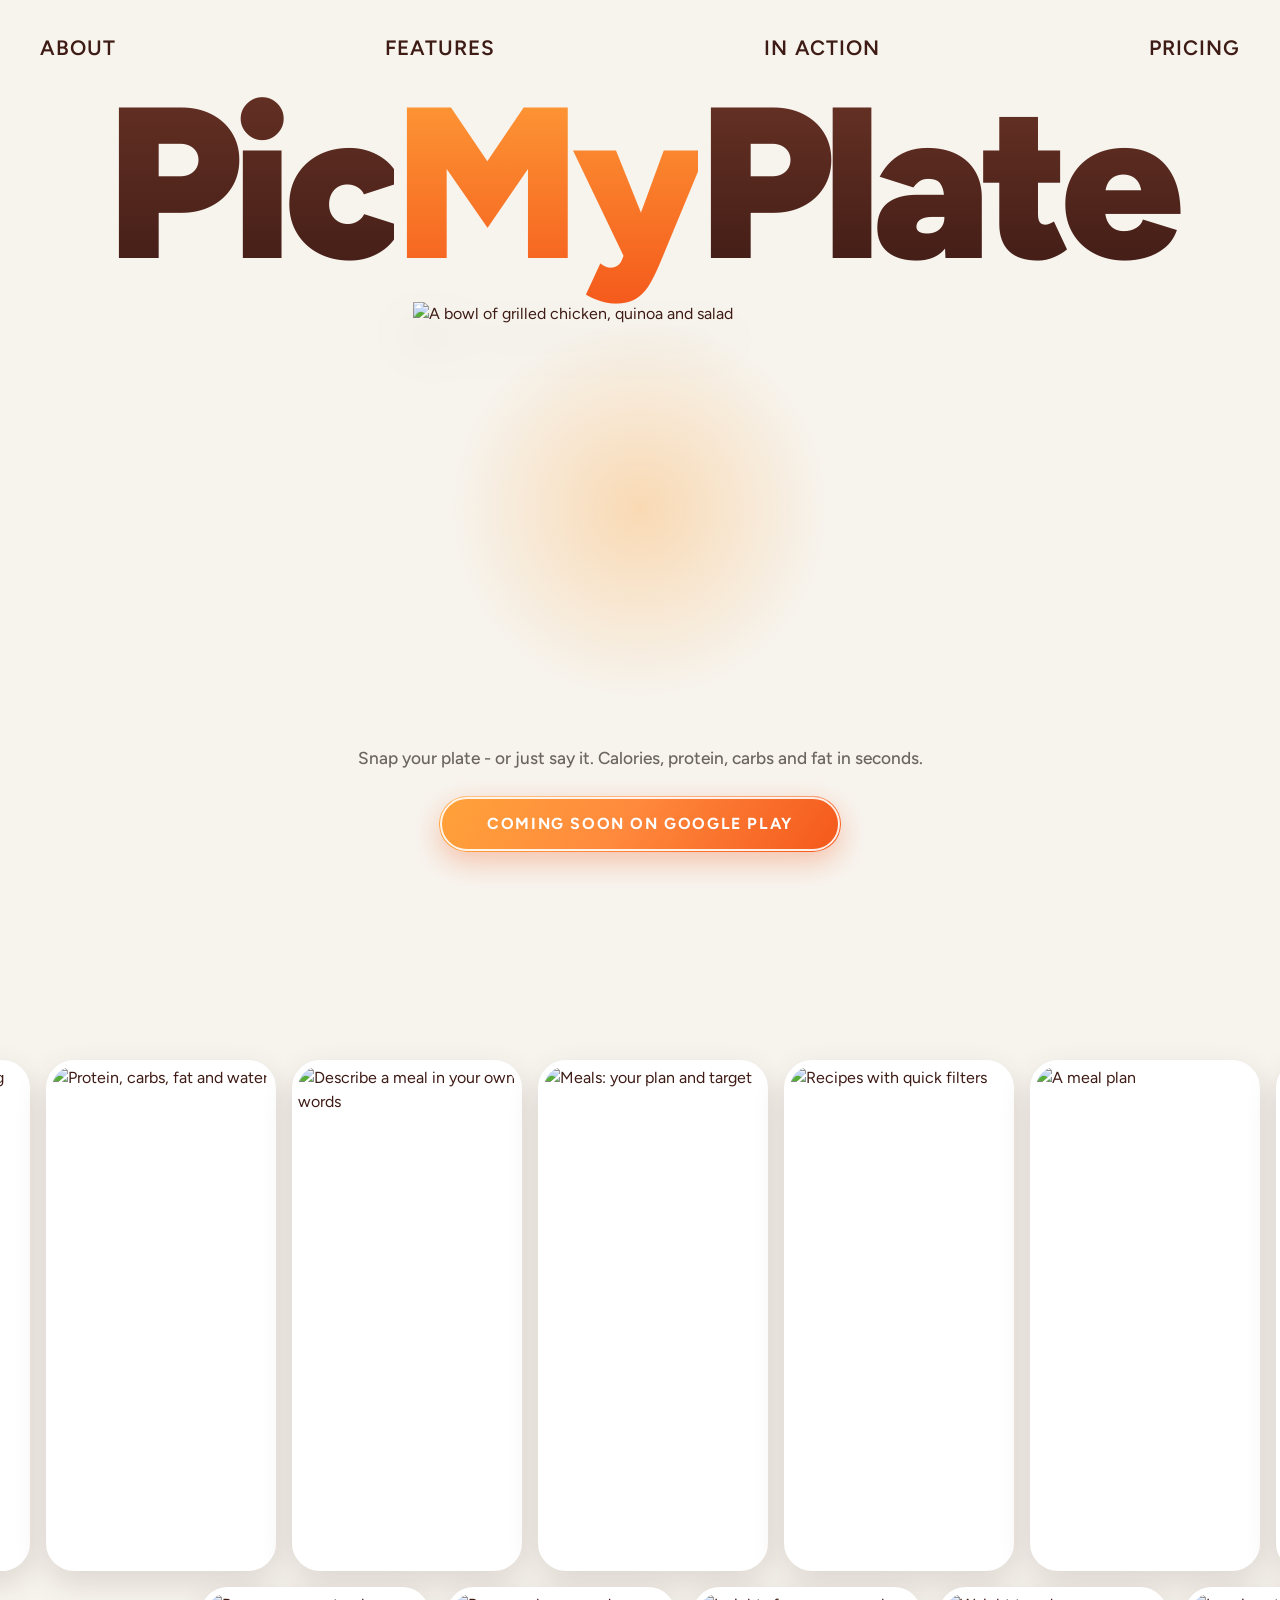
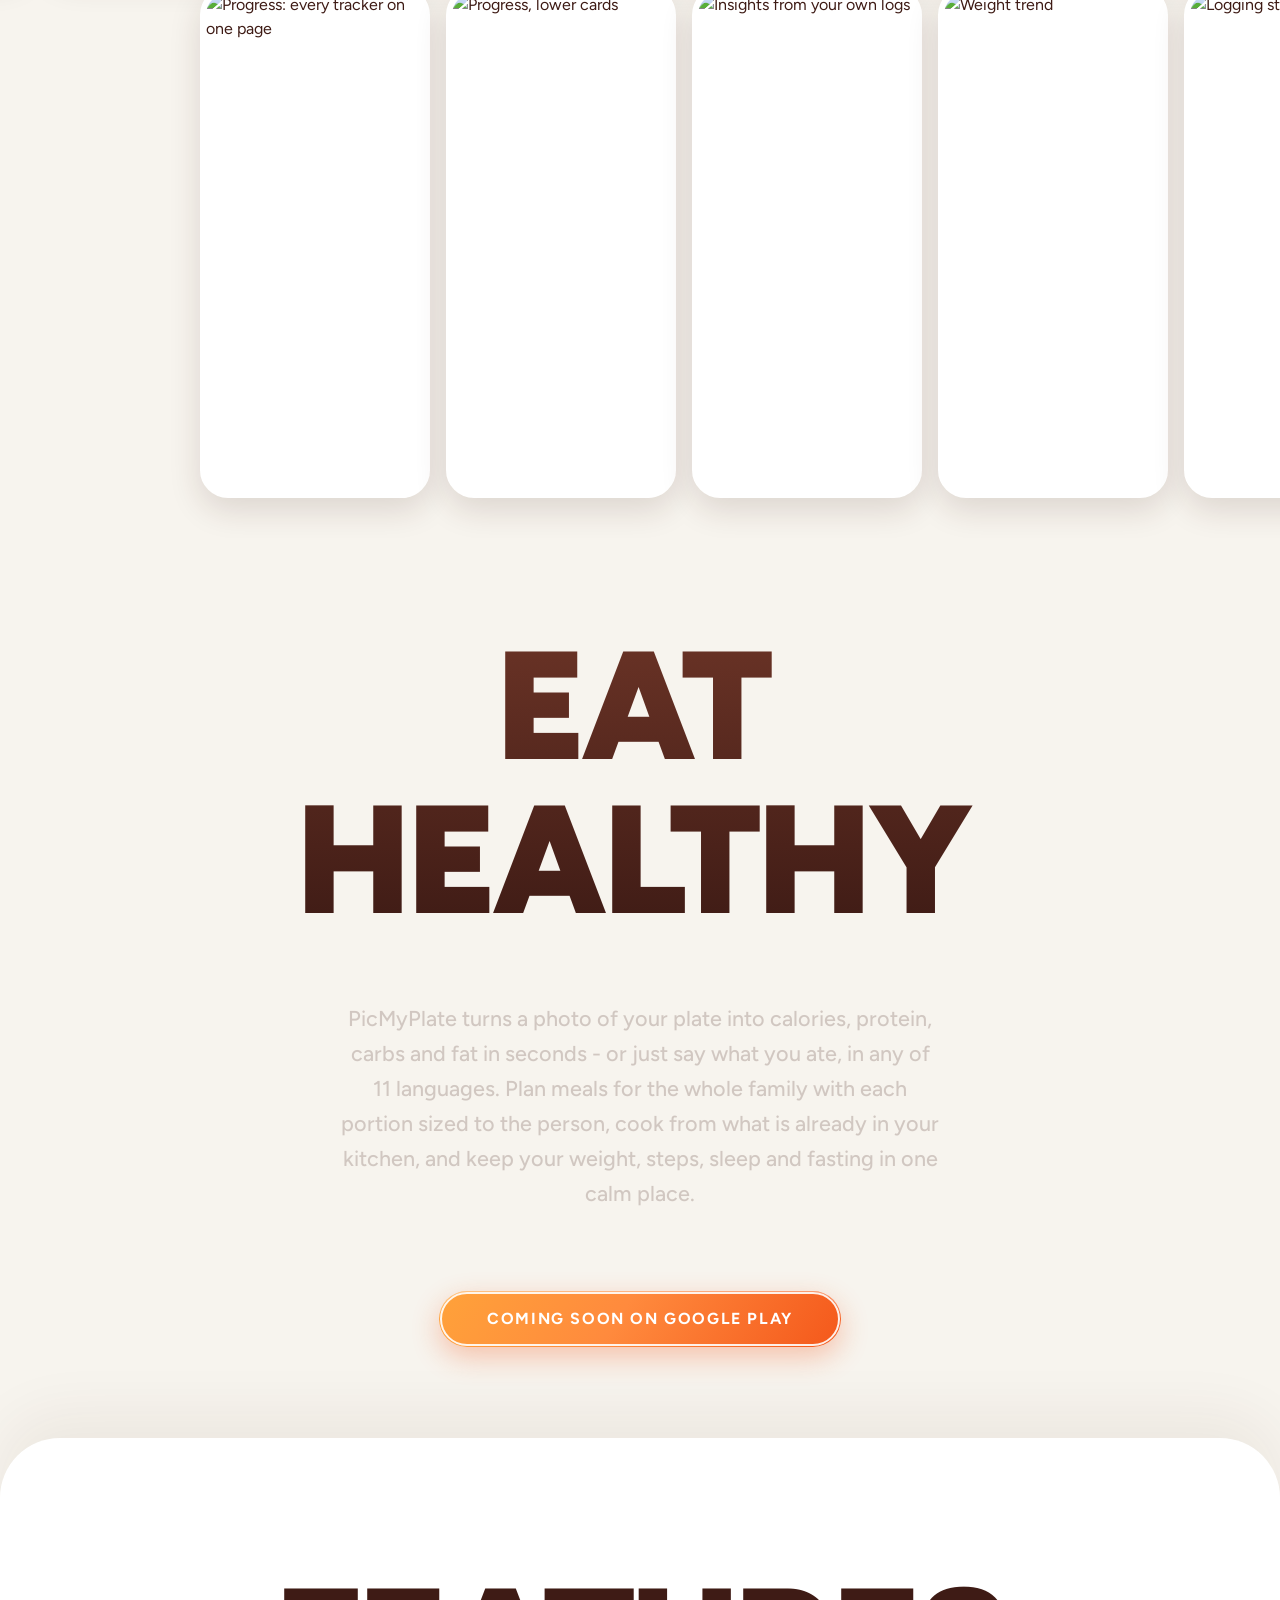
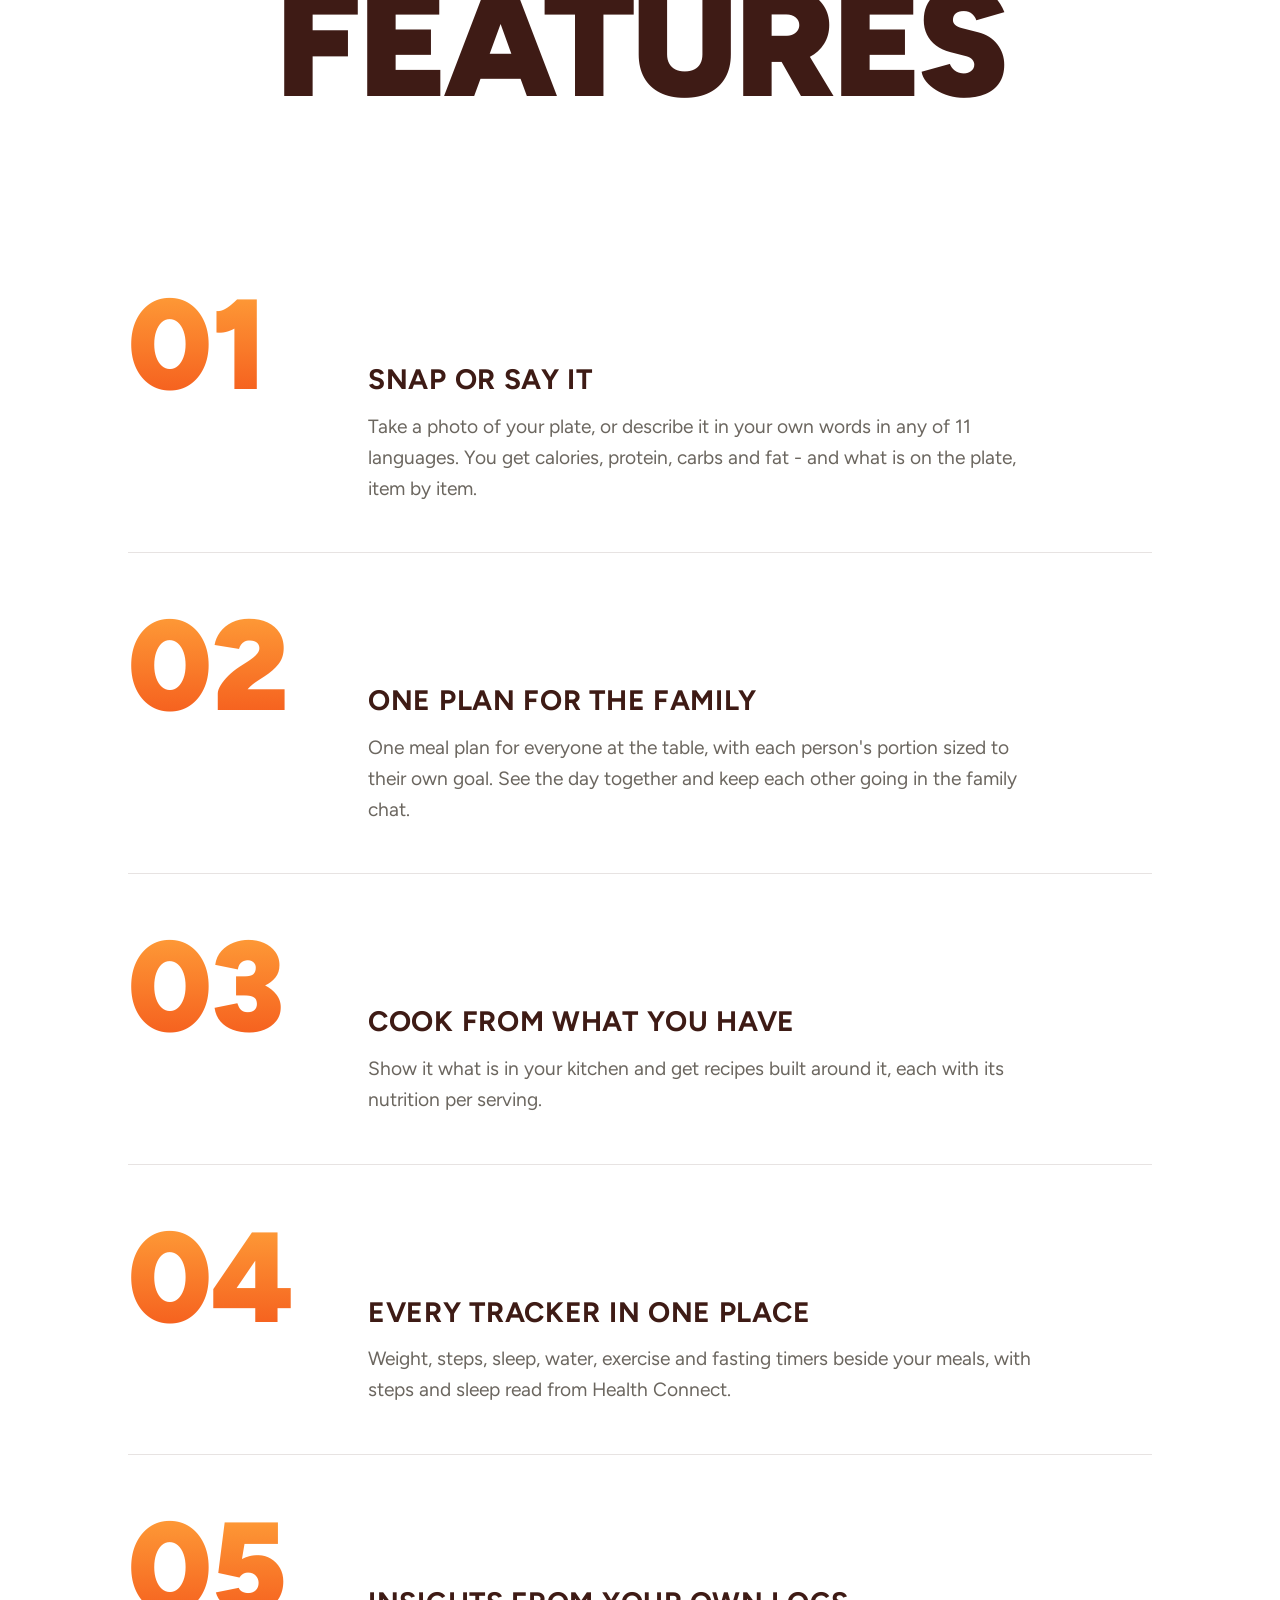
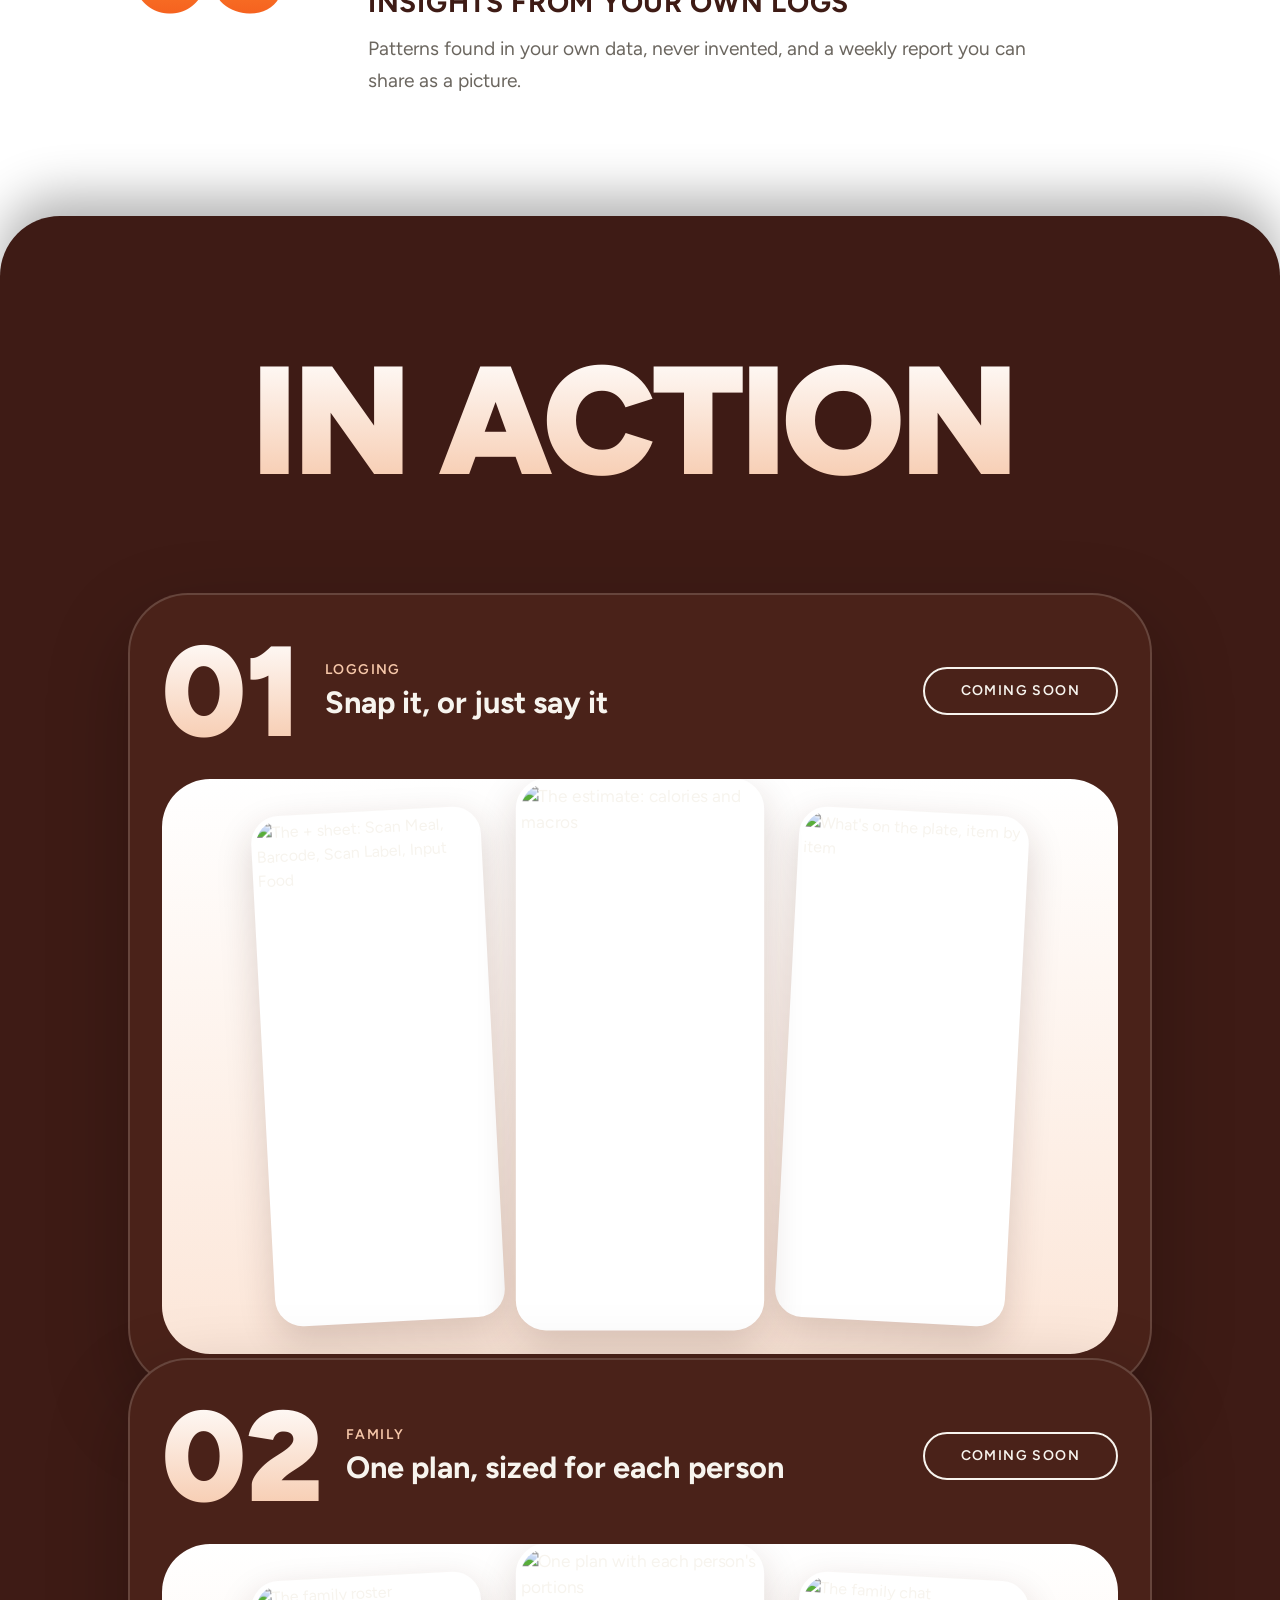
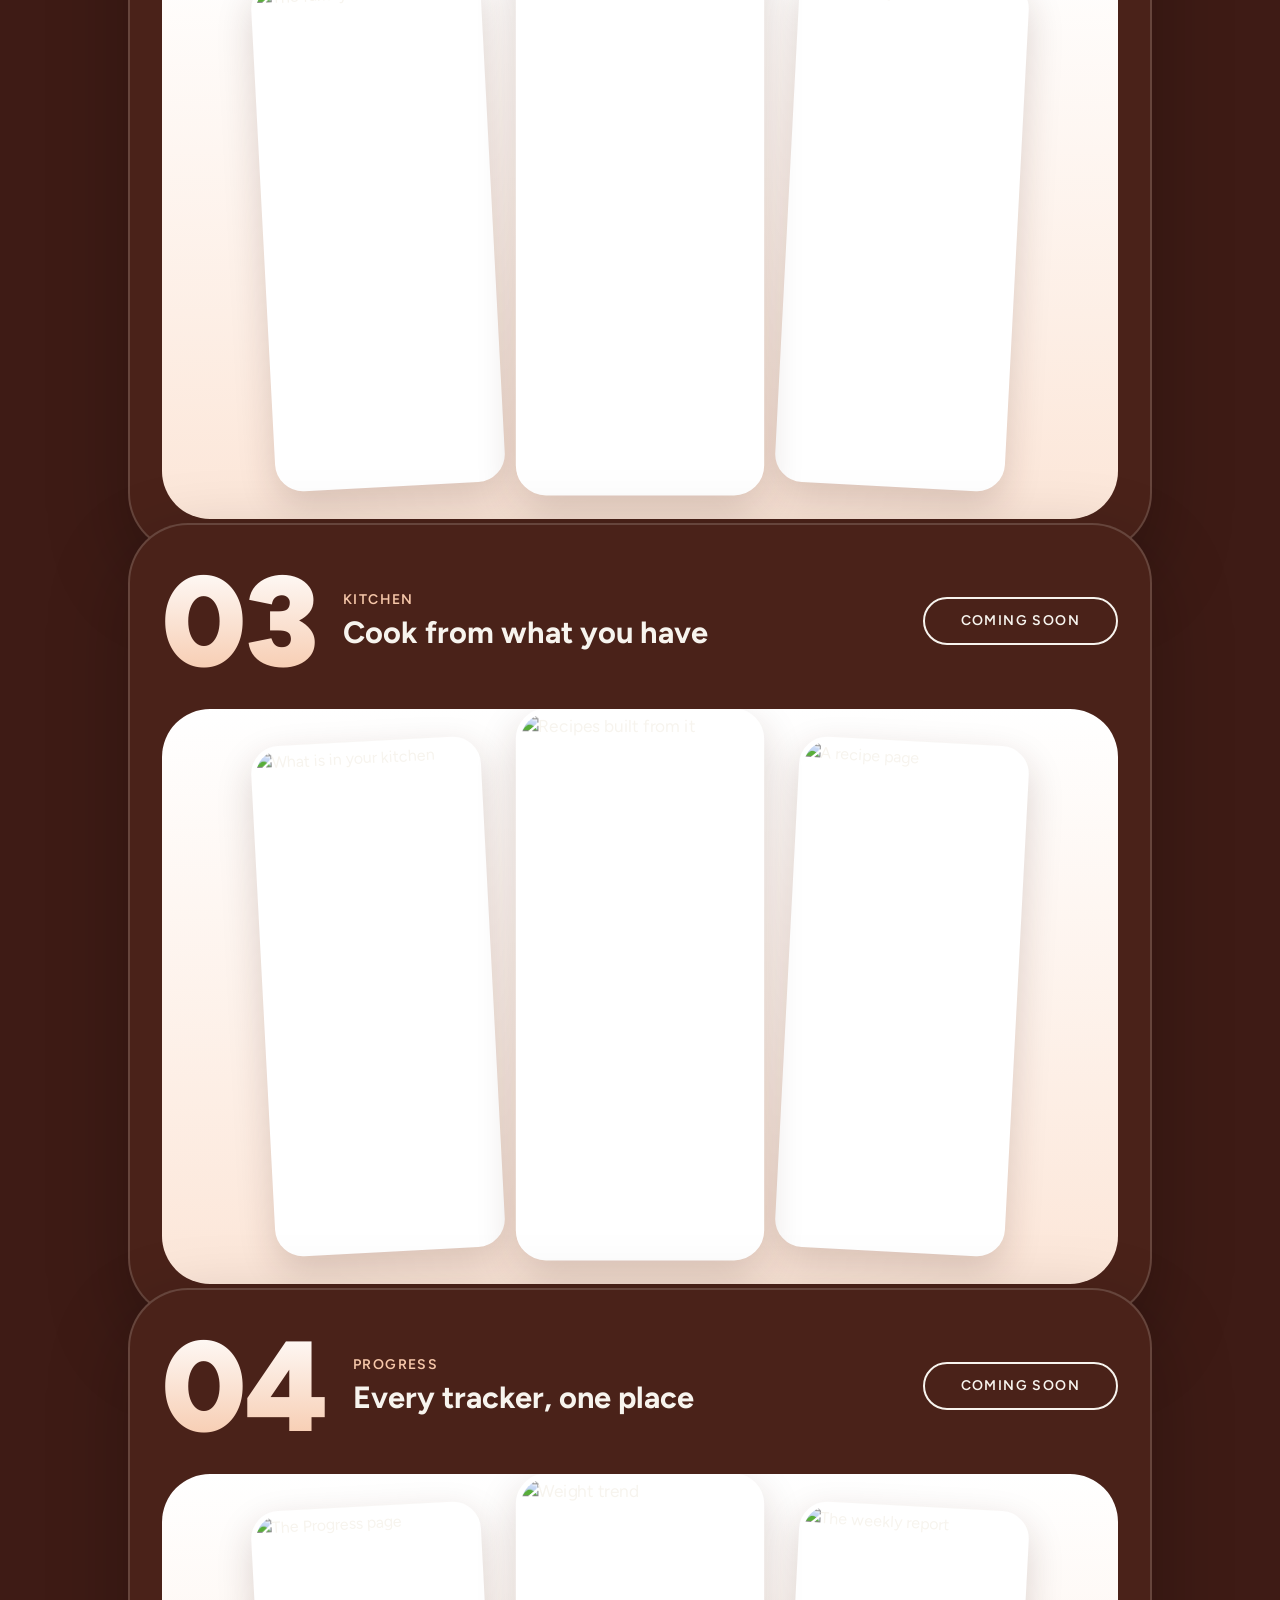
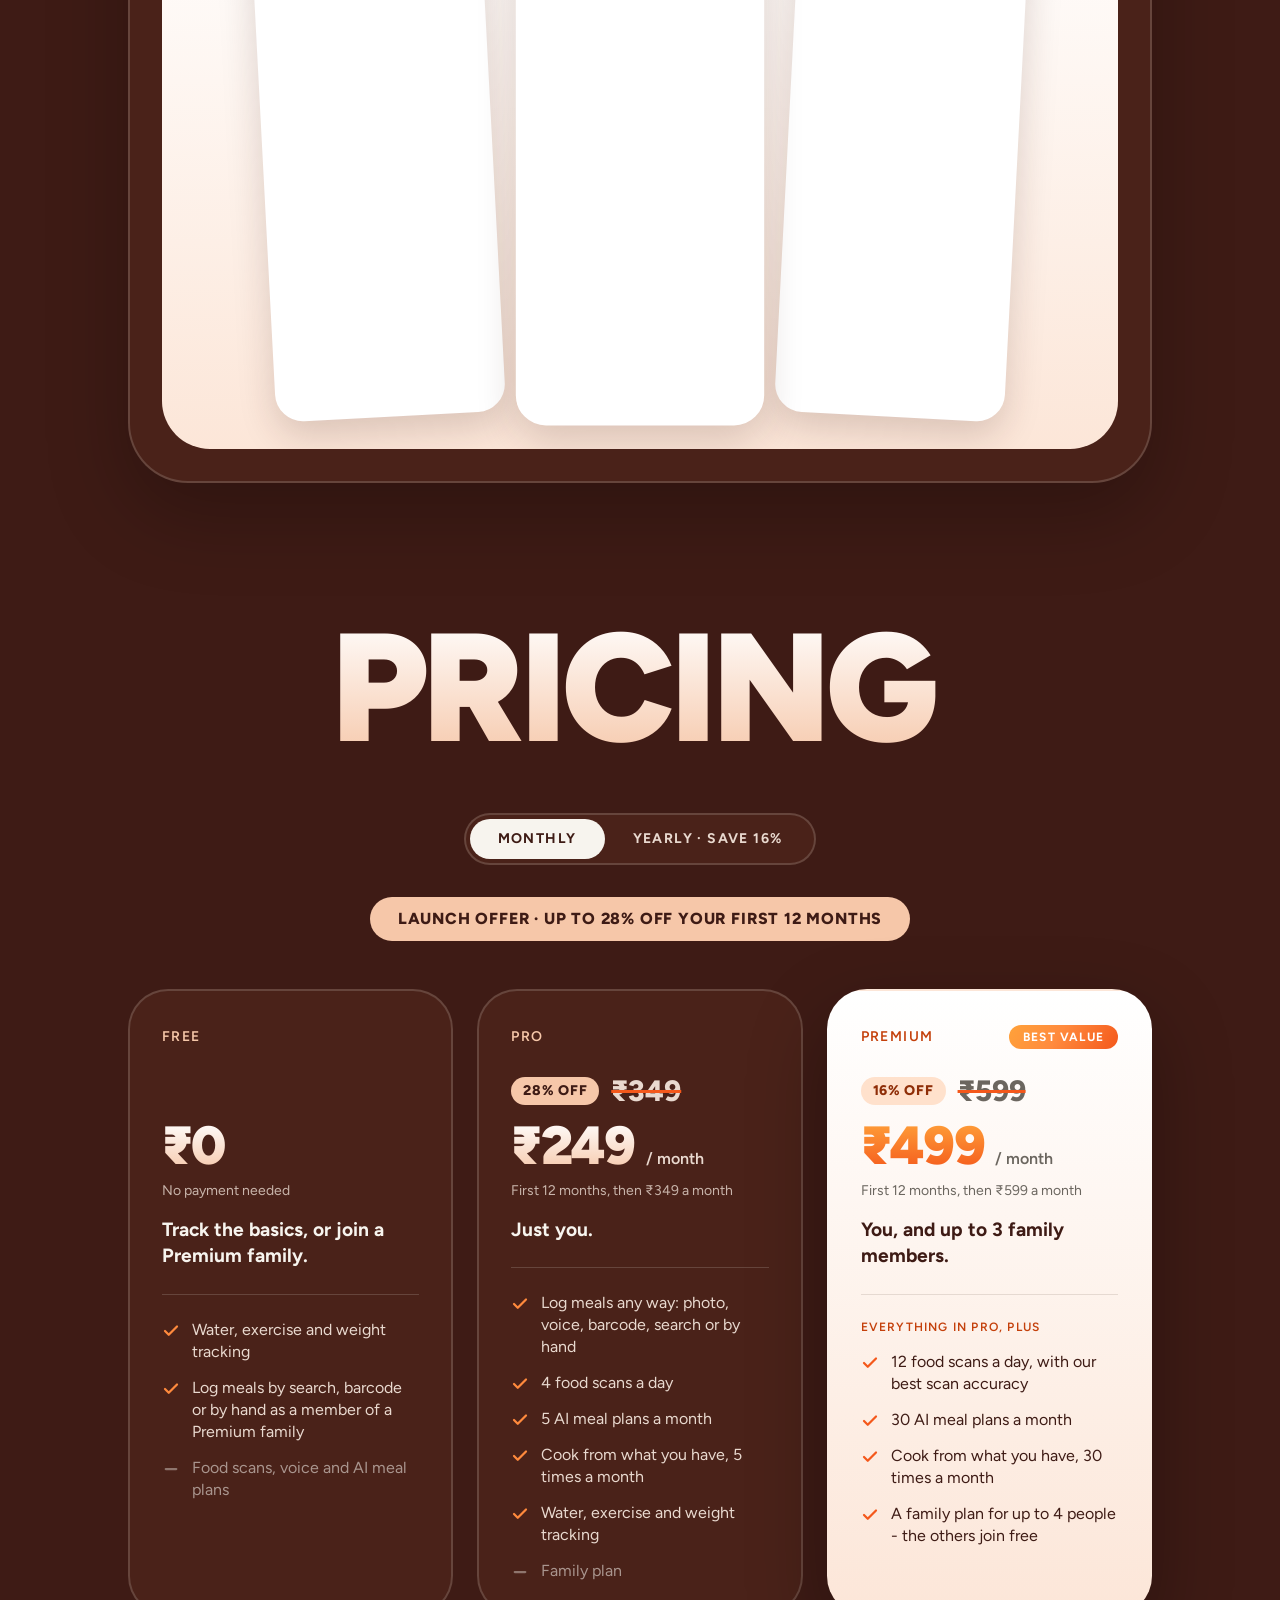
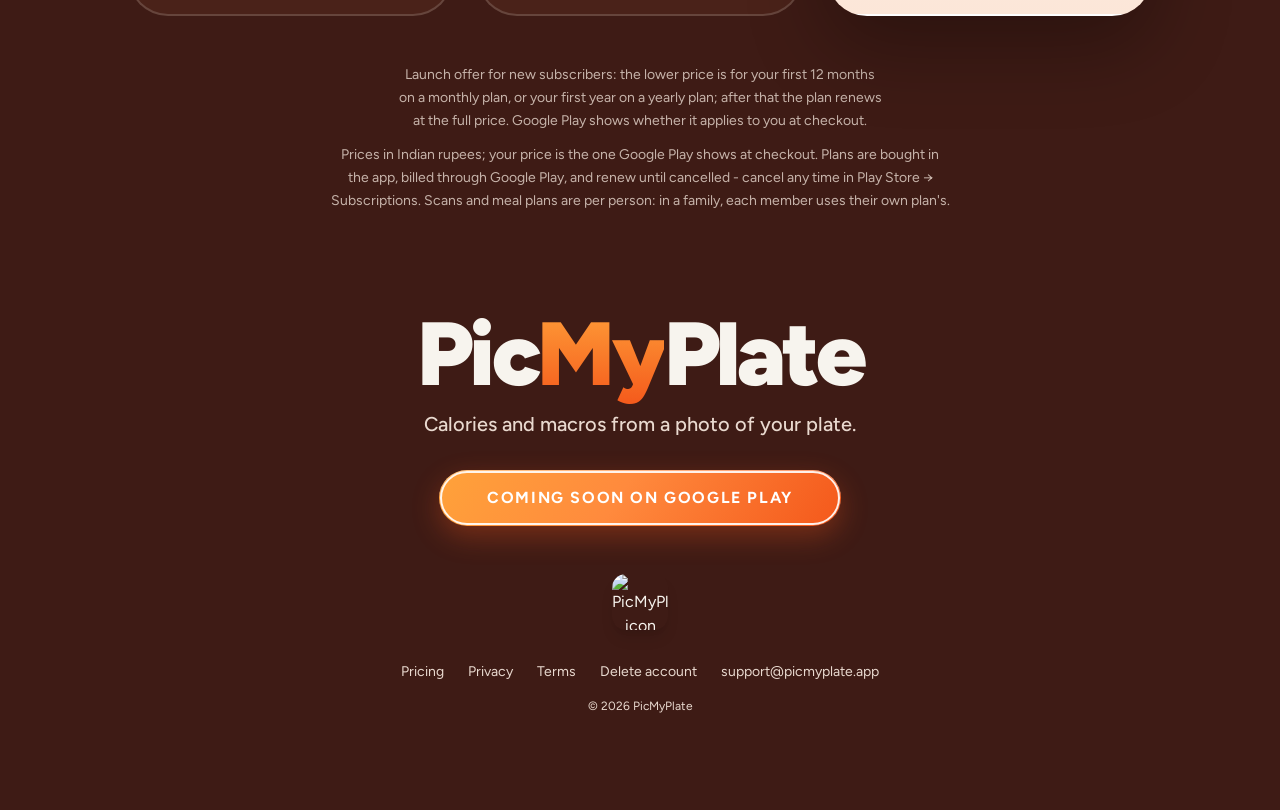
==== commit 4bba81cd: "Pricing: Pro Rs 249 then 349, Premium Rs 499 then 599 a month; yearly 2,499 then 3,499 and 4,999 the" ====
--- a/index.html
+++ b/index.html
@@ -41,7 +41,7 @@
       }
     }
     </script>
-    <script type="module" crossorigin src="/assets/index-BDW_f1M0.js"></script>
+    <script type="module" crossorigin src="/assets/index-BOhlUtYZ.js"></script>
     <link rel="stylesheet" crossorigin href="/assets/index-CUzQh5iW.css">
   </head>
   <body class="bg-[#F7F4EE] text-[#3E1B15] selection:bg-[#FDEBE0] selection:text-[#C4400B] antialiased">
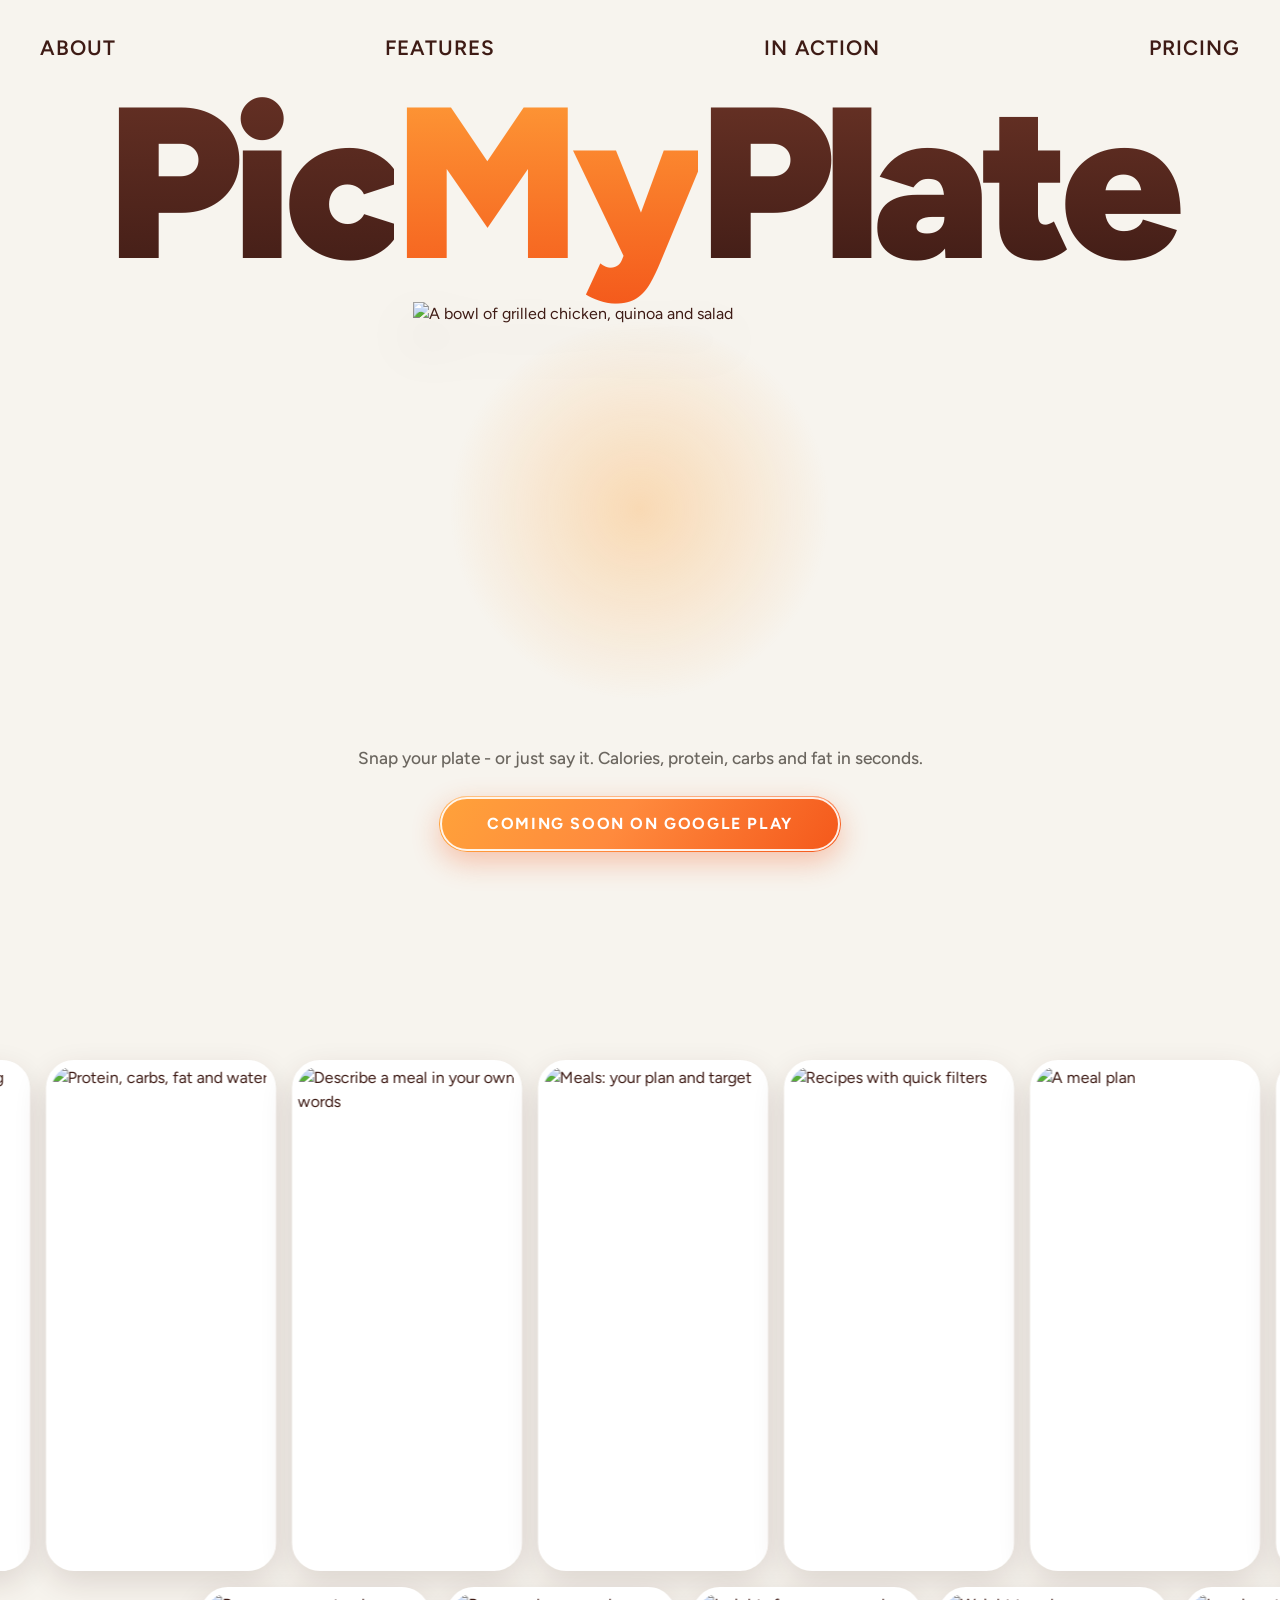
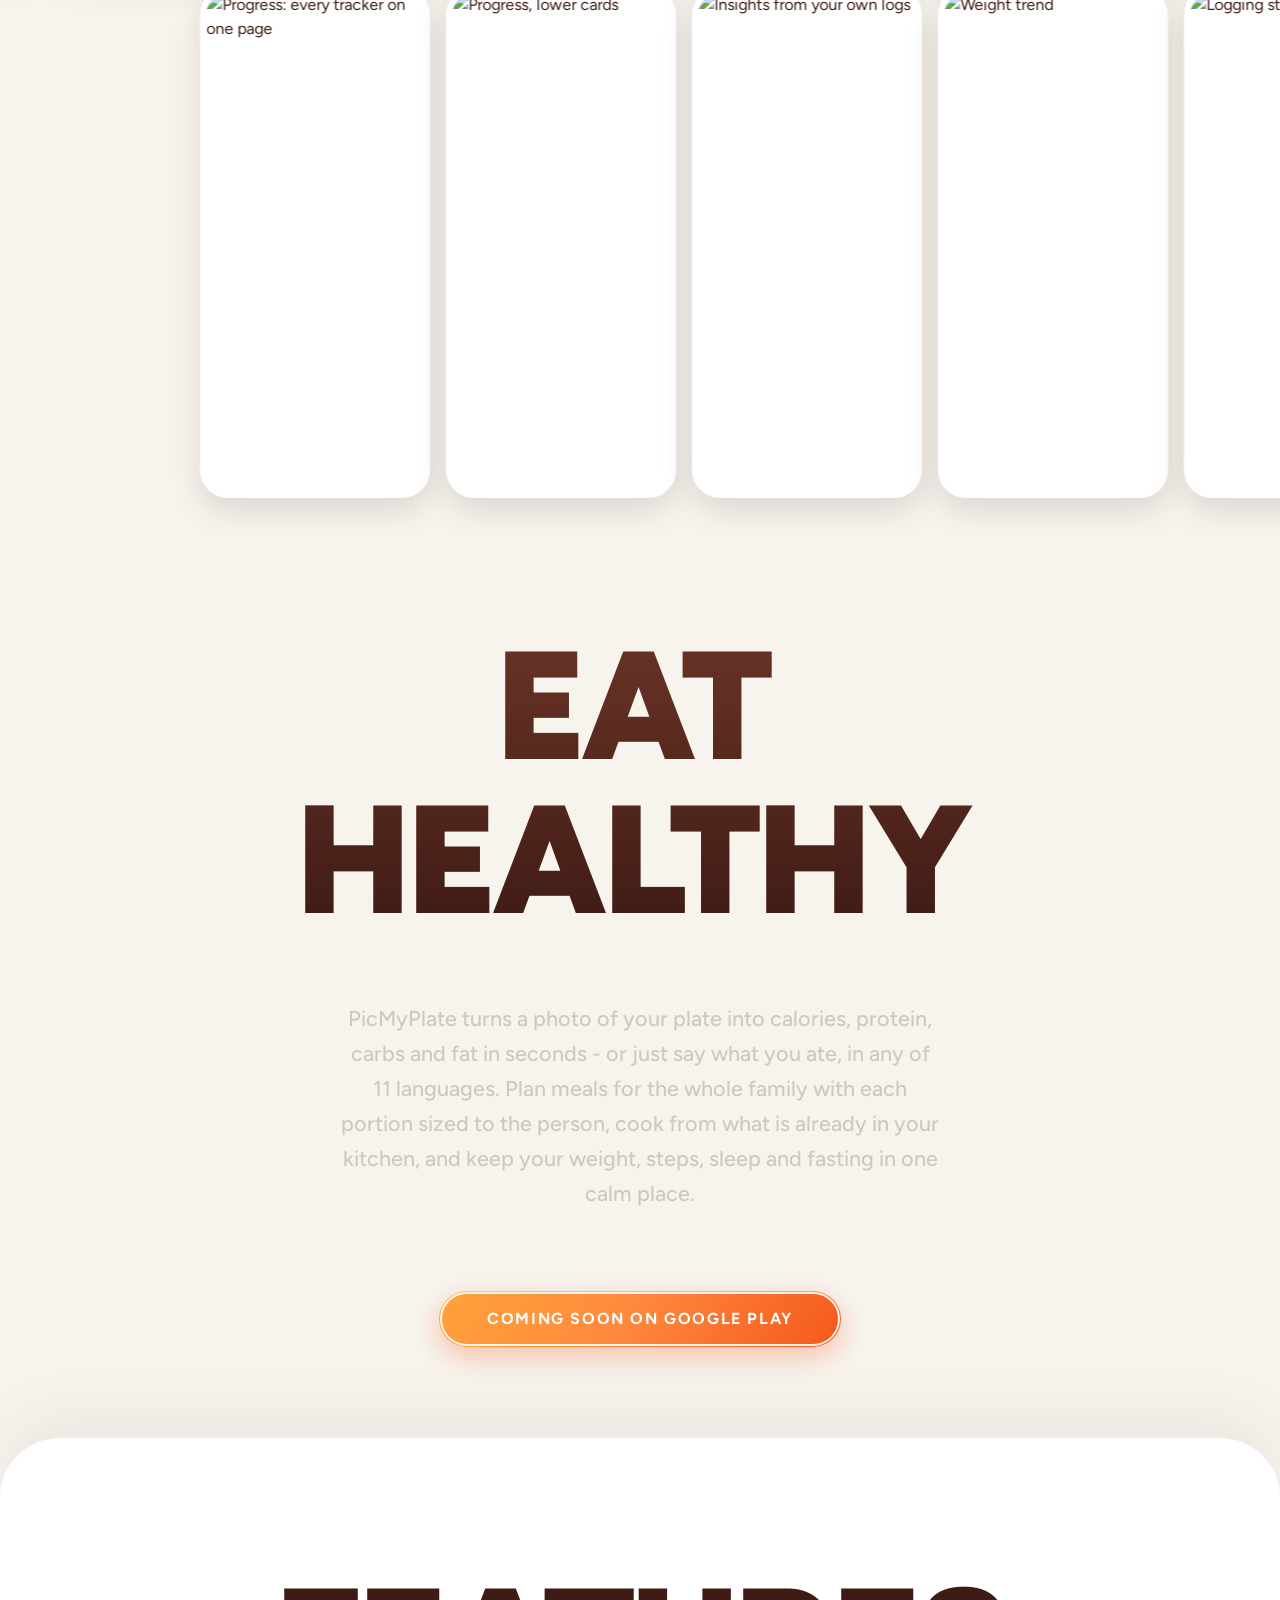
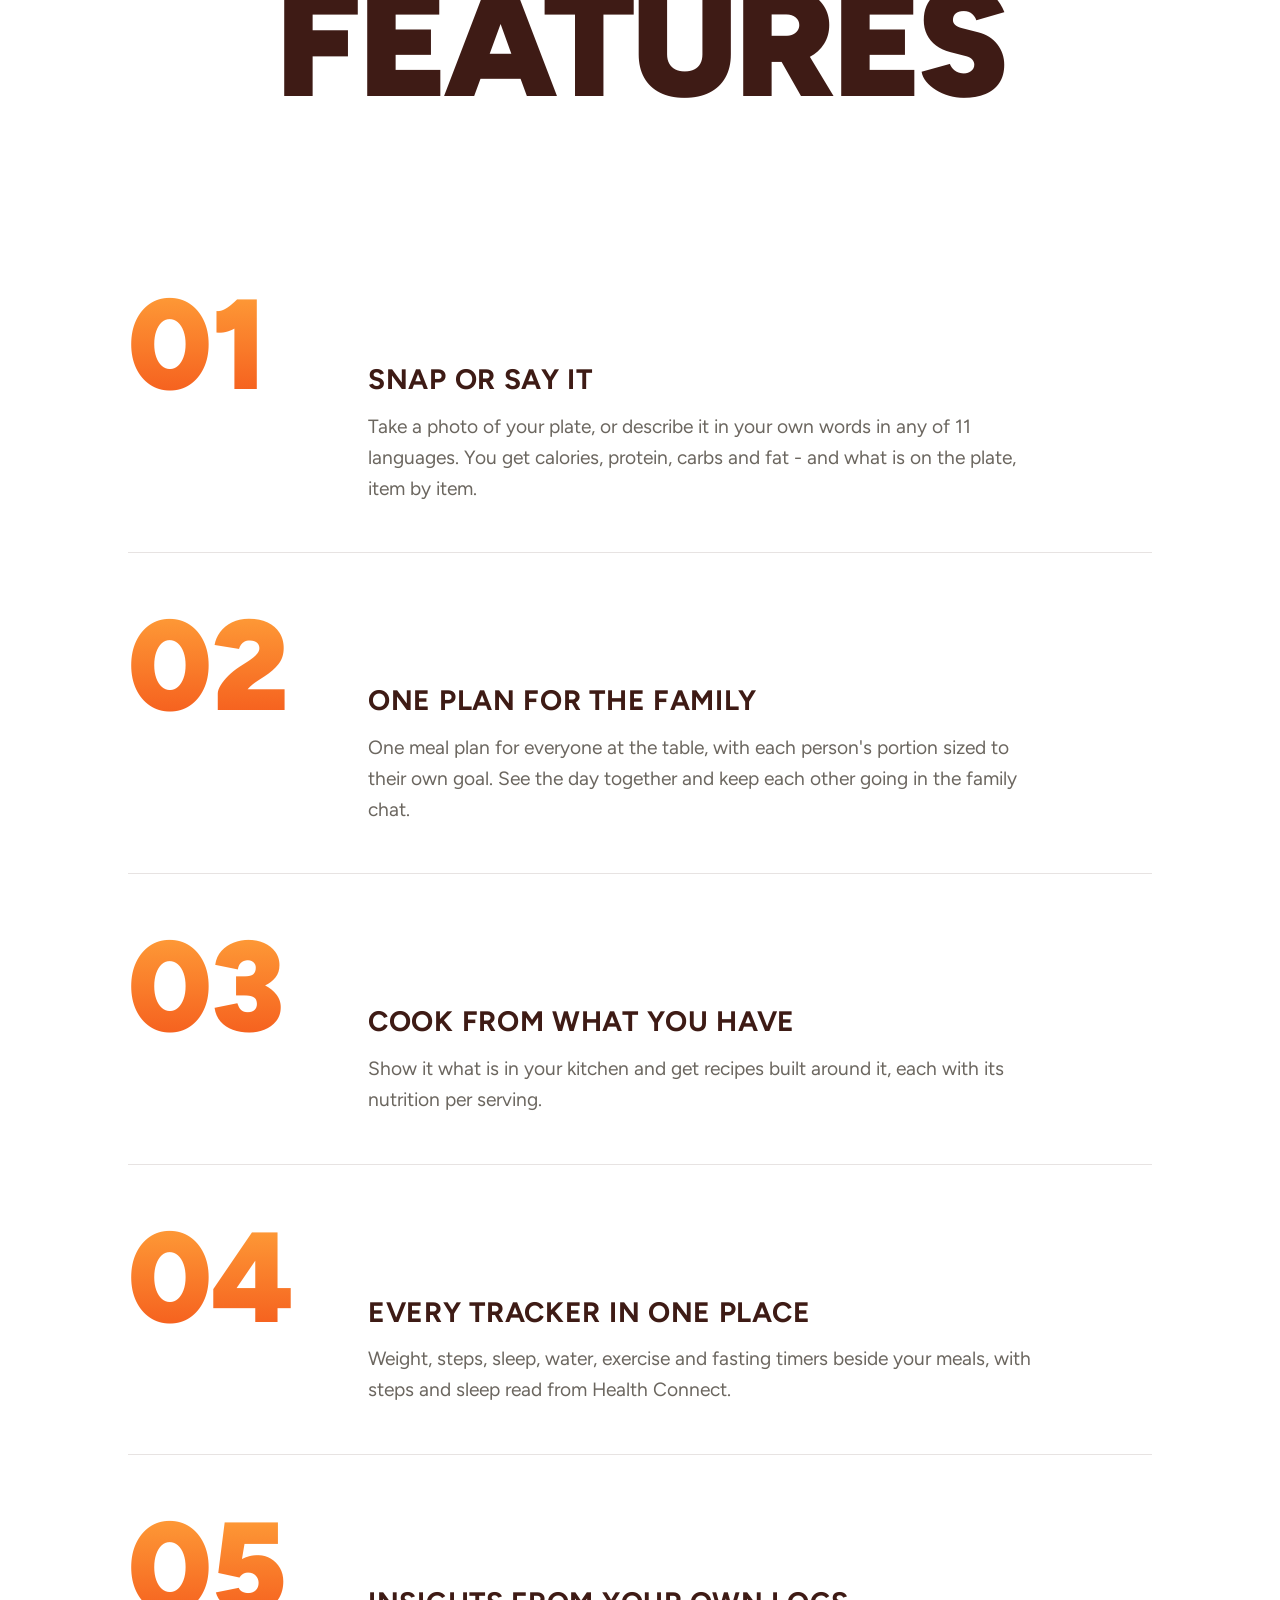
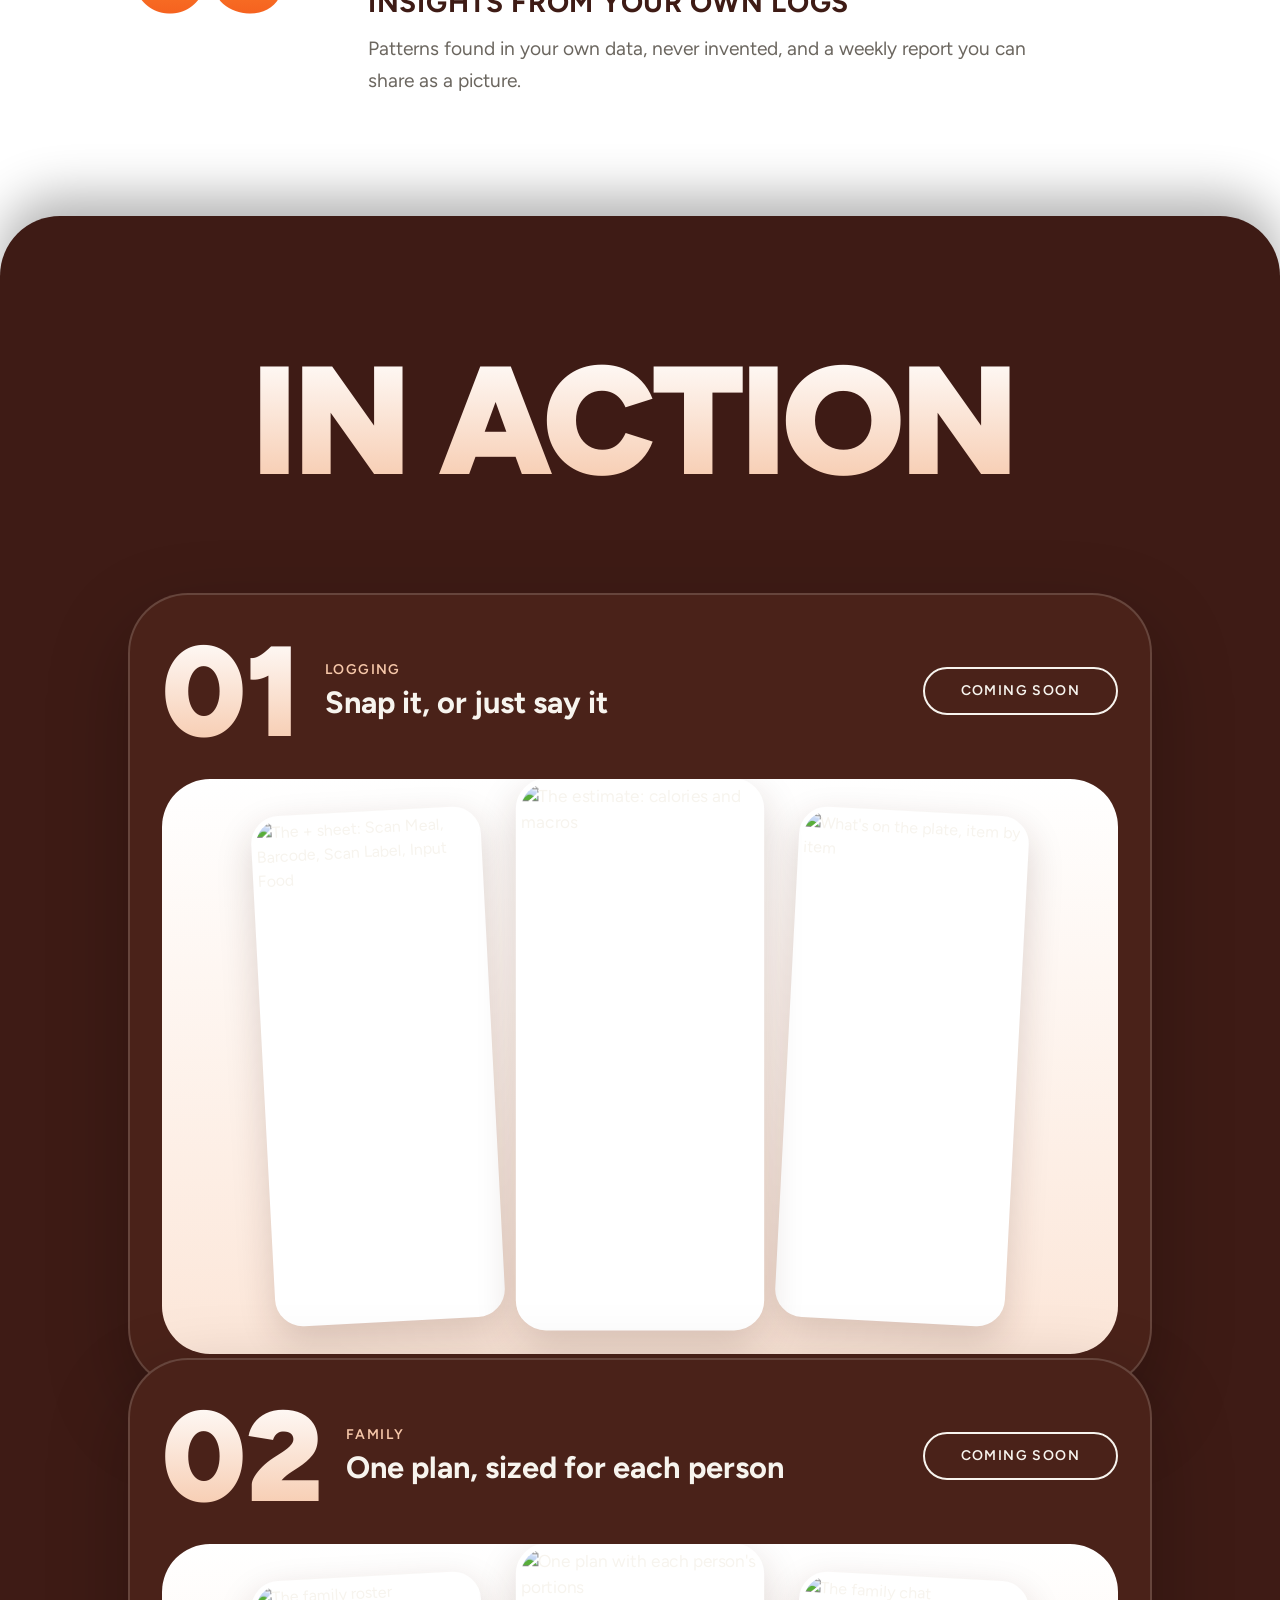
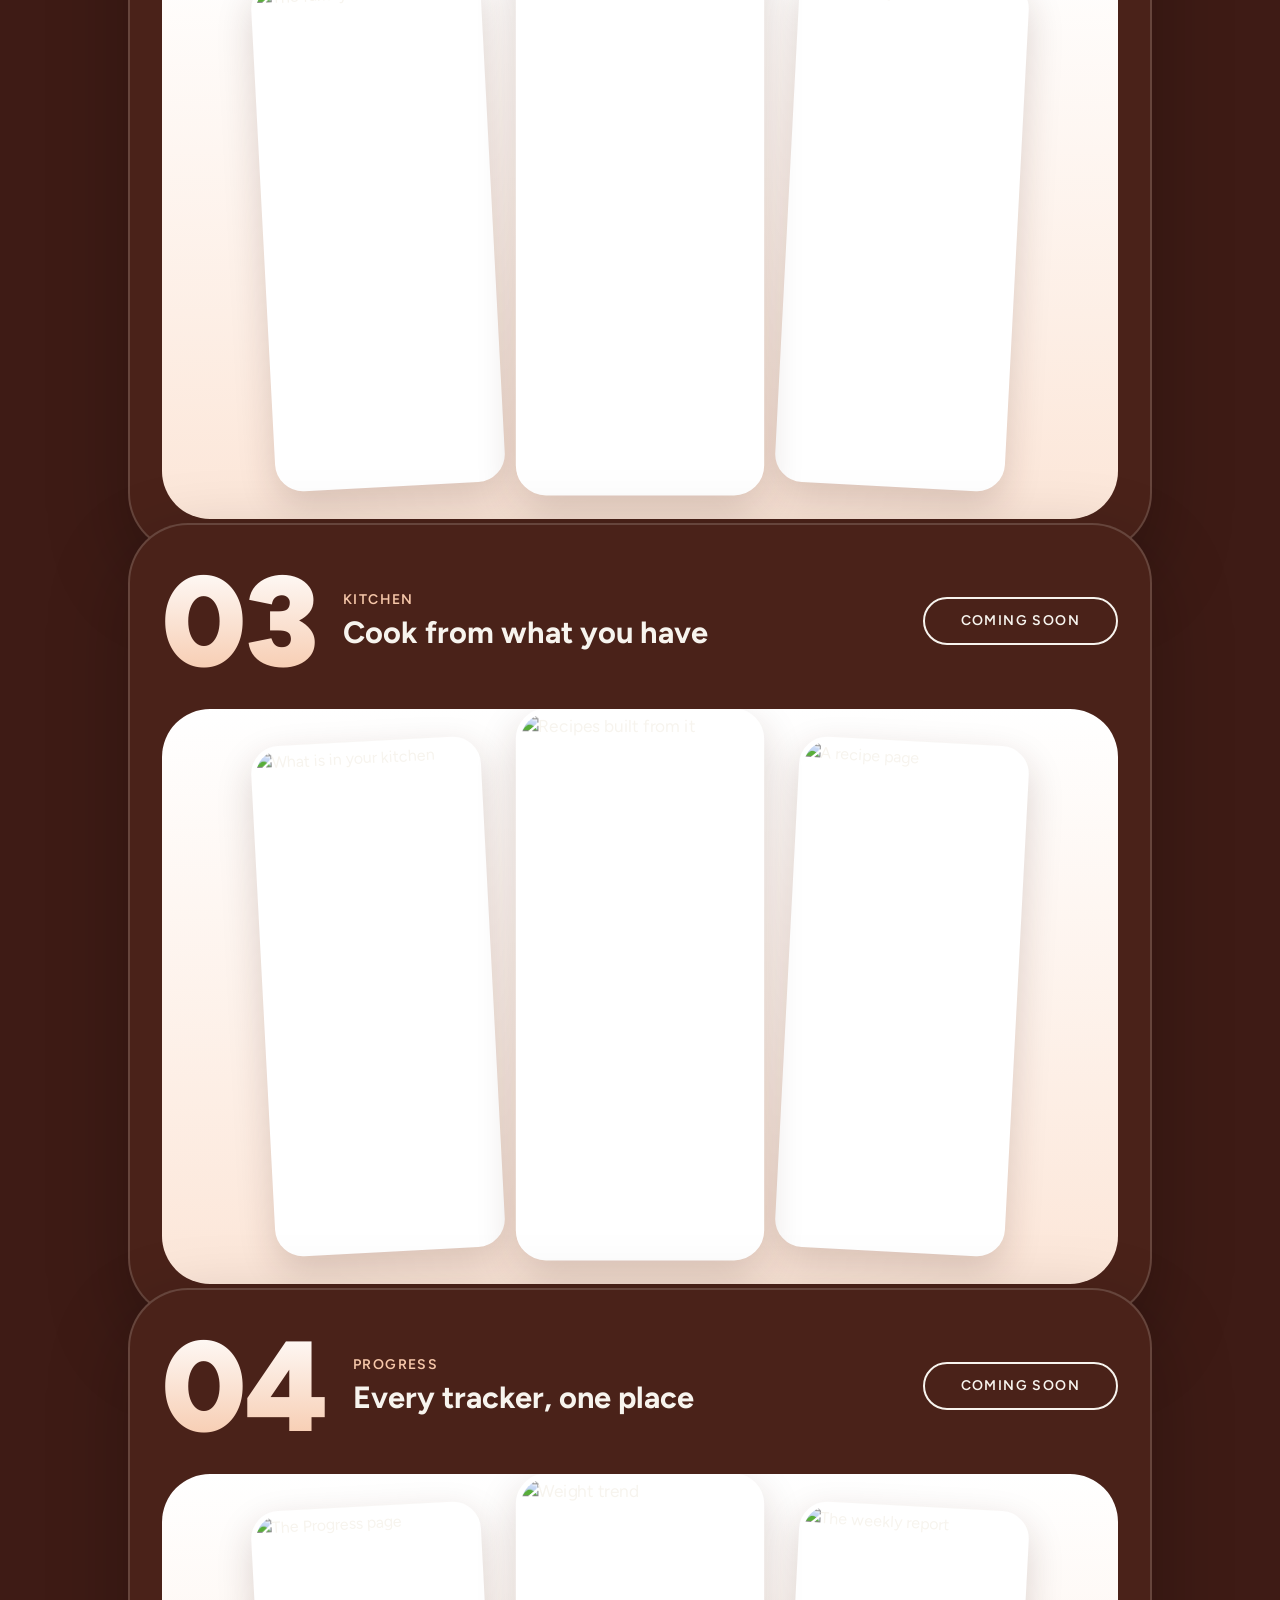
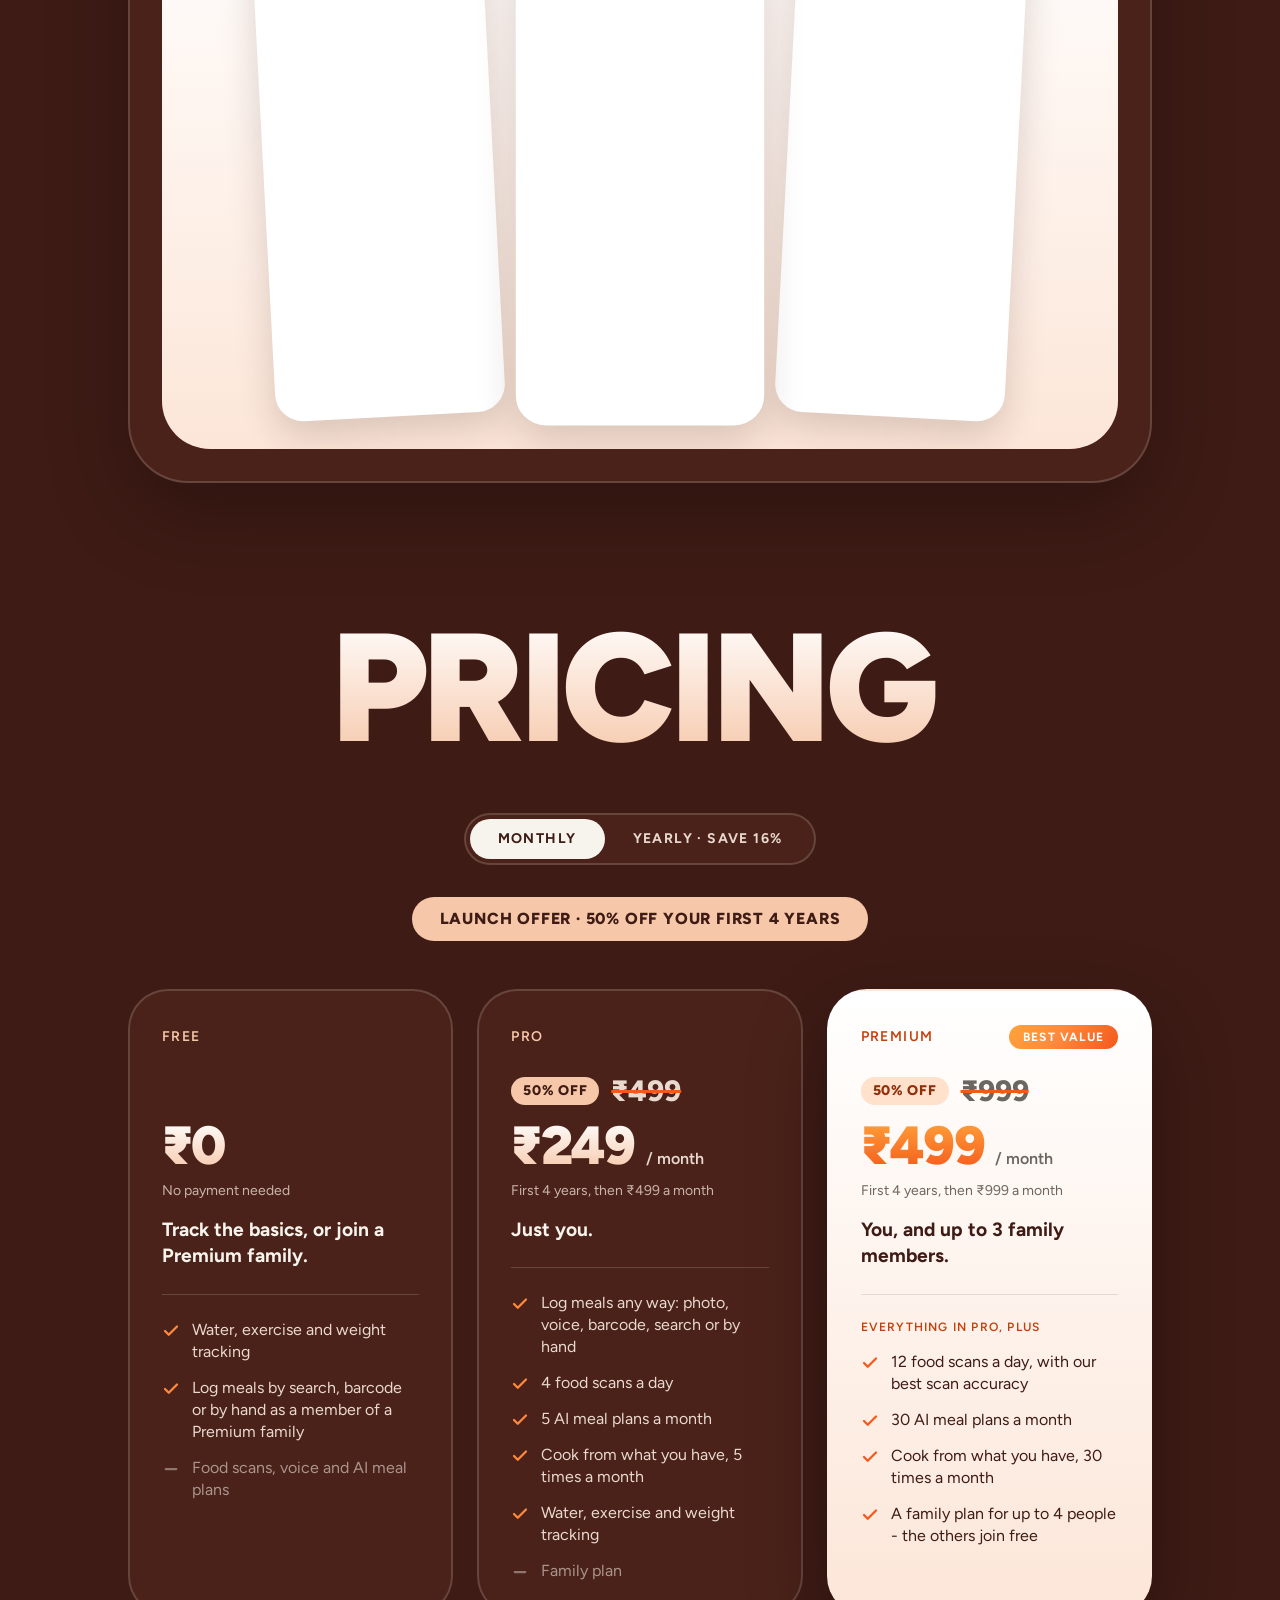
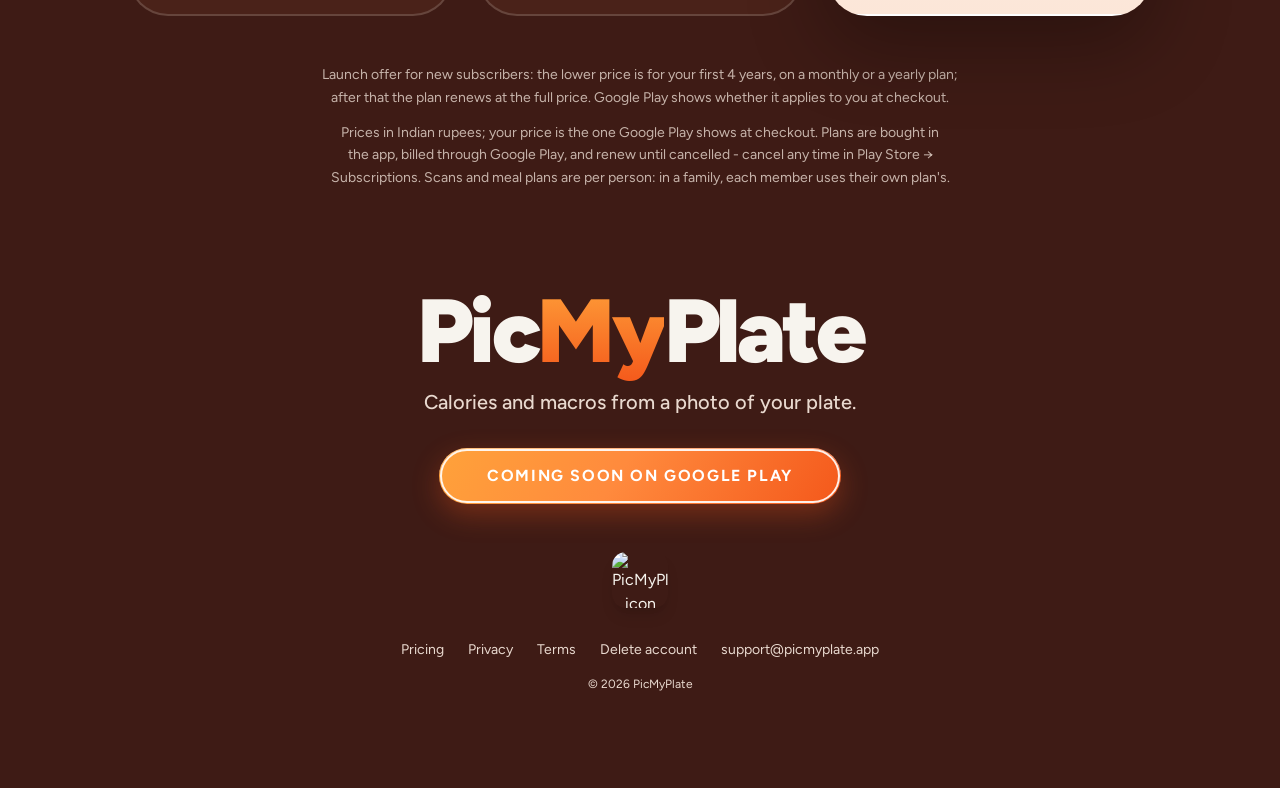
==== commit 50308d53: "Pricing: the 4-year launch offer - Pro Rs 249 / Premium Rs 499 a month for a new subscriber's first " ====
--- a/index.html
+++ b/index.html
@@ -41,7 +41,7 @@
       }
     }
     </script>
-    <script type="module" crossorigin src="/assets/index-BOhlUtYZ.js"></script>
+    <script type="module" crossorigin src="/assets/index-C2rIFPkR.js"></script>
     <link rel="stylesheet" crossorigin href="/assets/index-CUzQh5iW.css">
   </head>
   <body class="bg-[#F7F4EE] text-[#3E1B15] selection:bg-[#FDEBE0] selection:text-[#C4400B] antialiased">
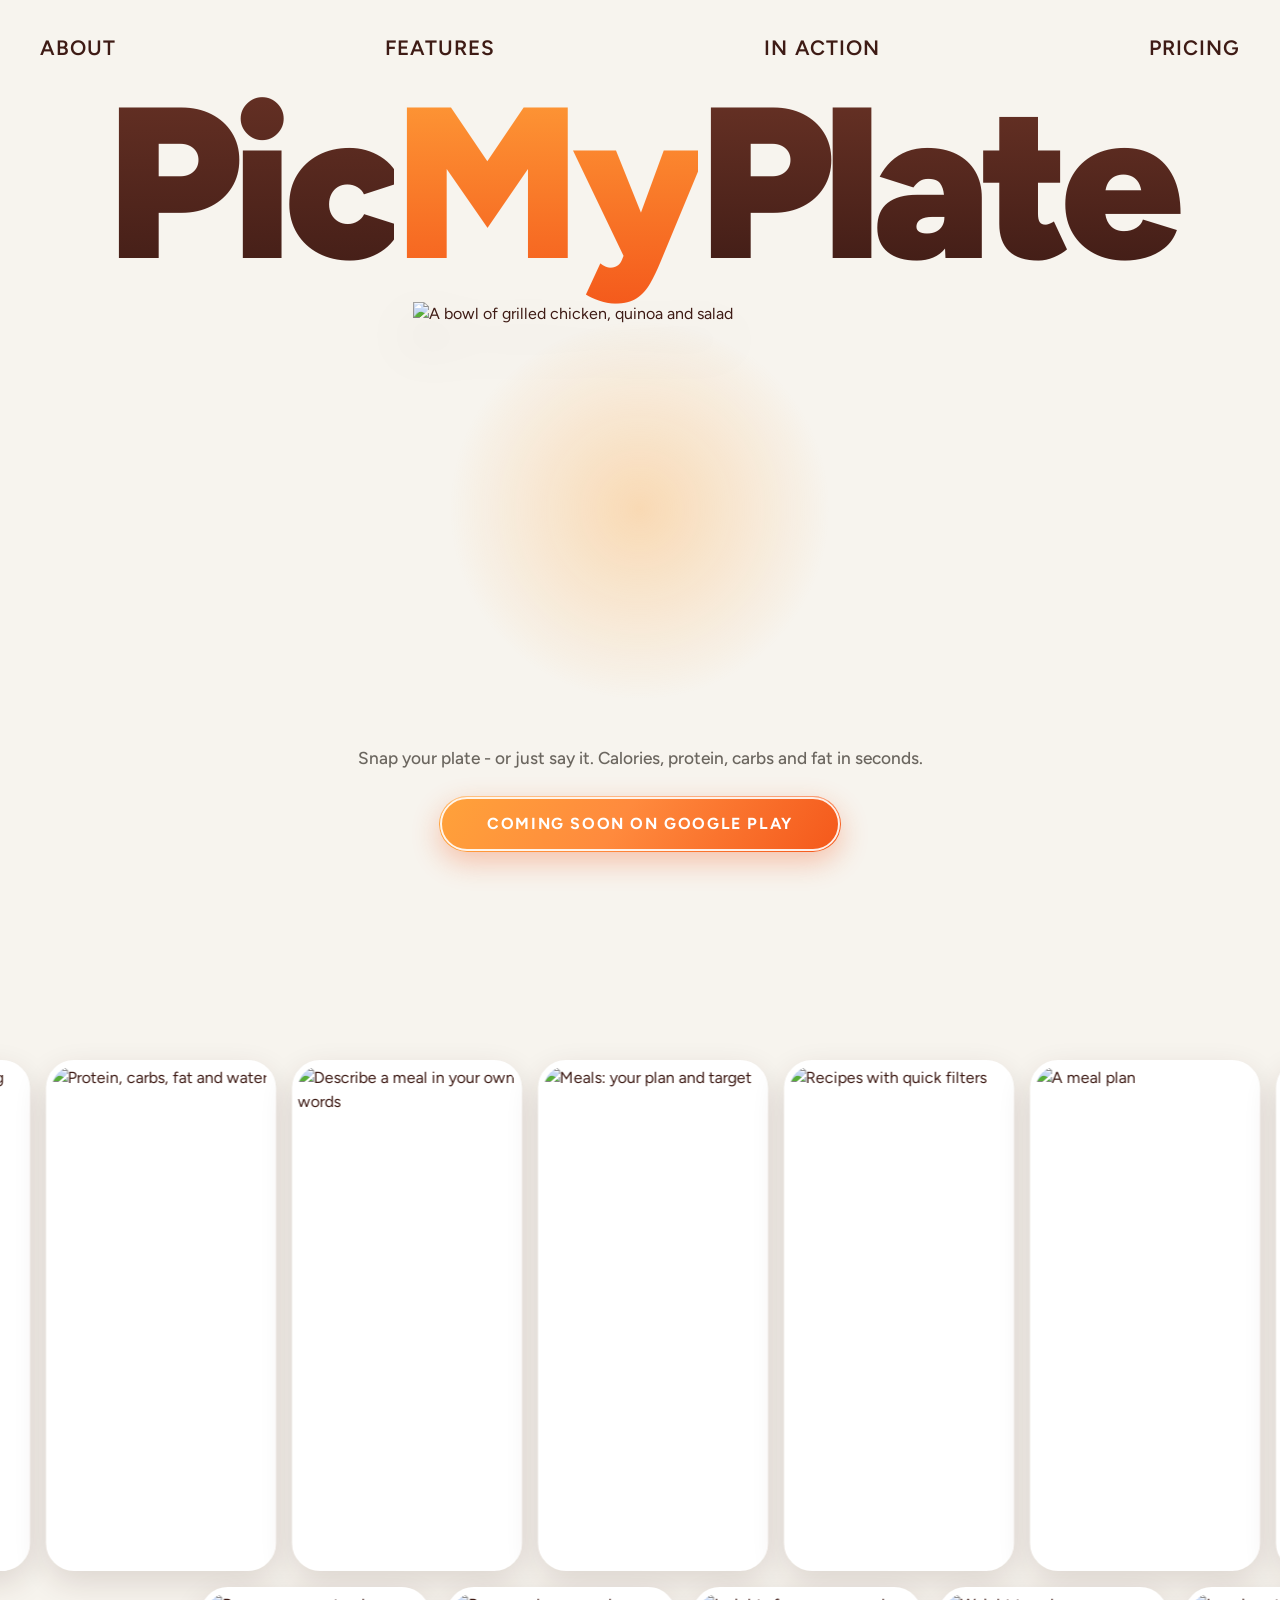
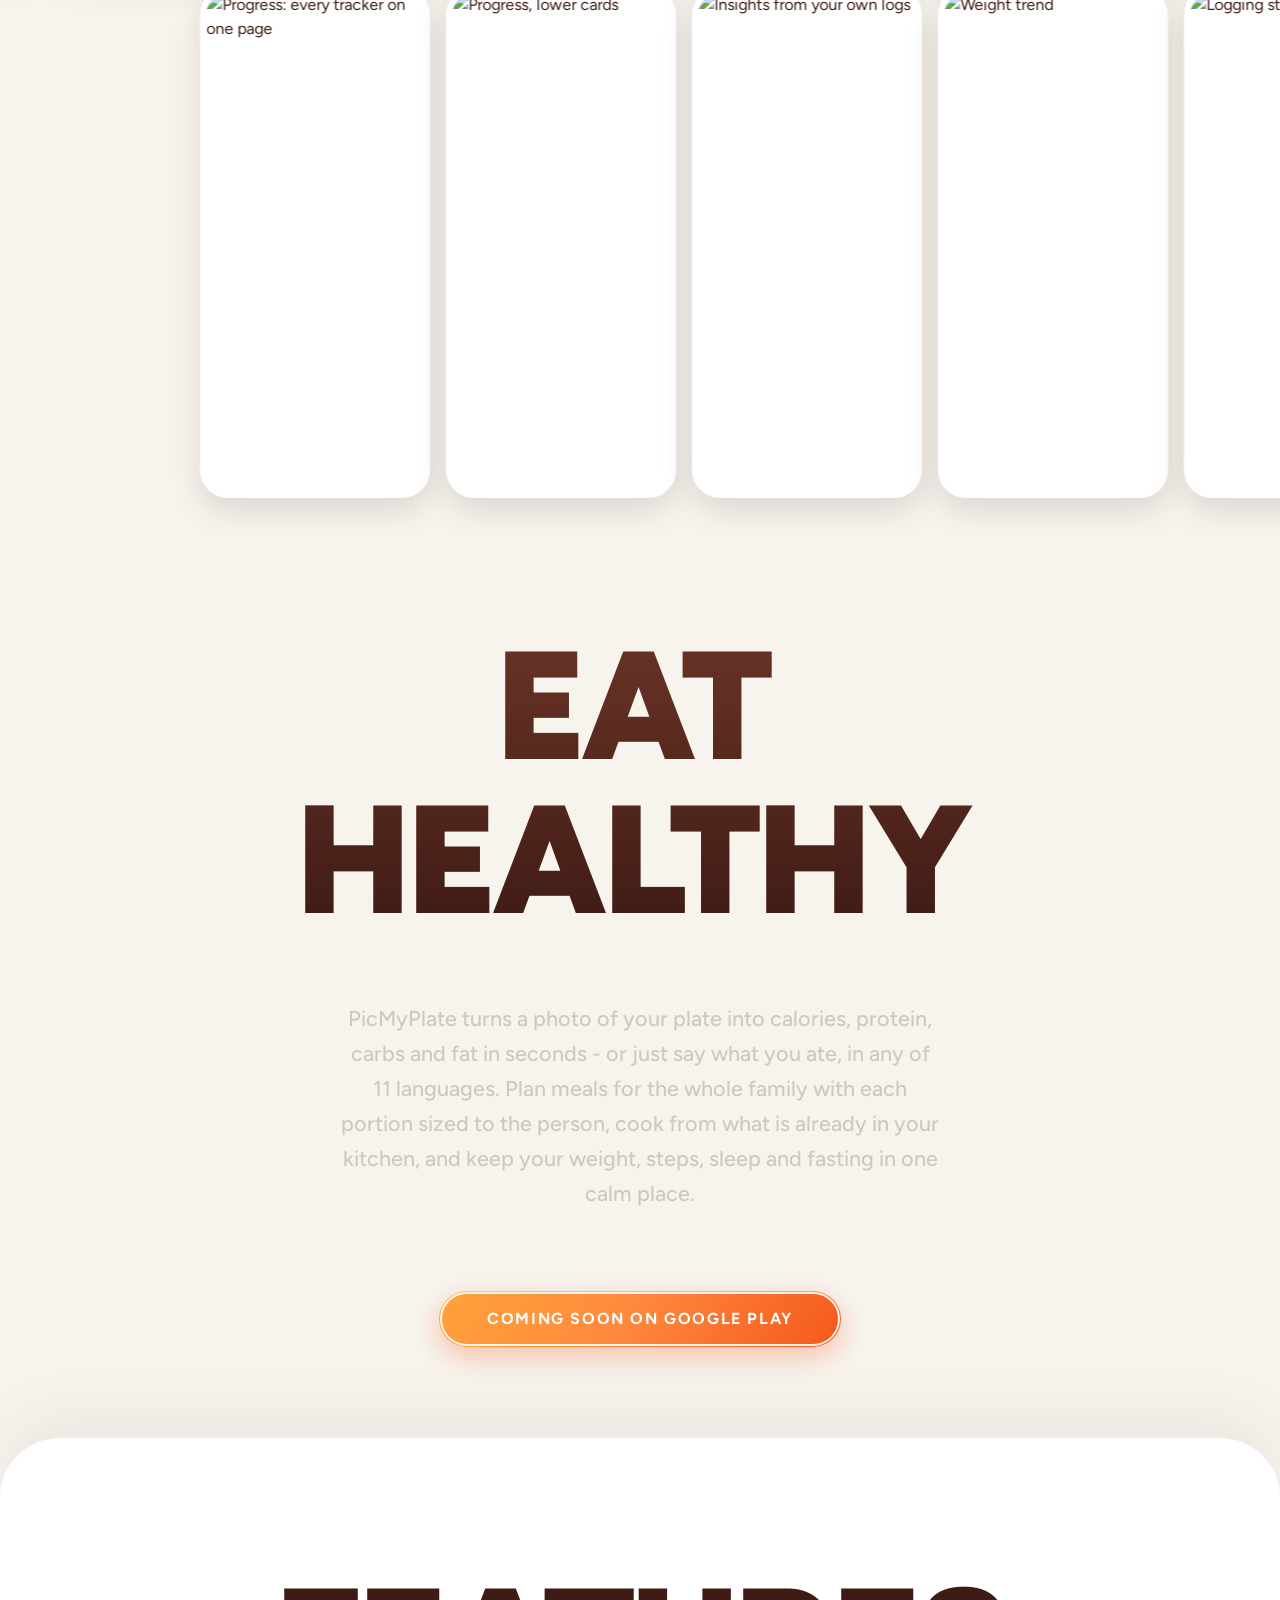
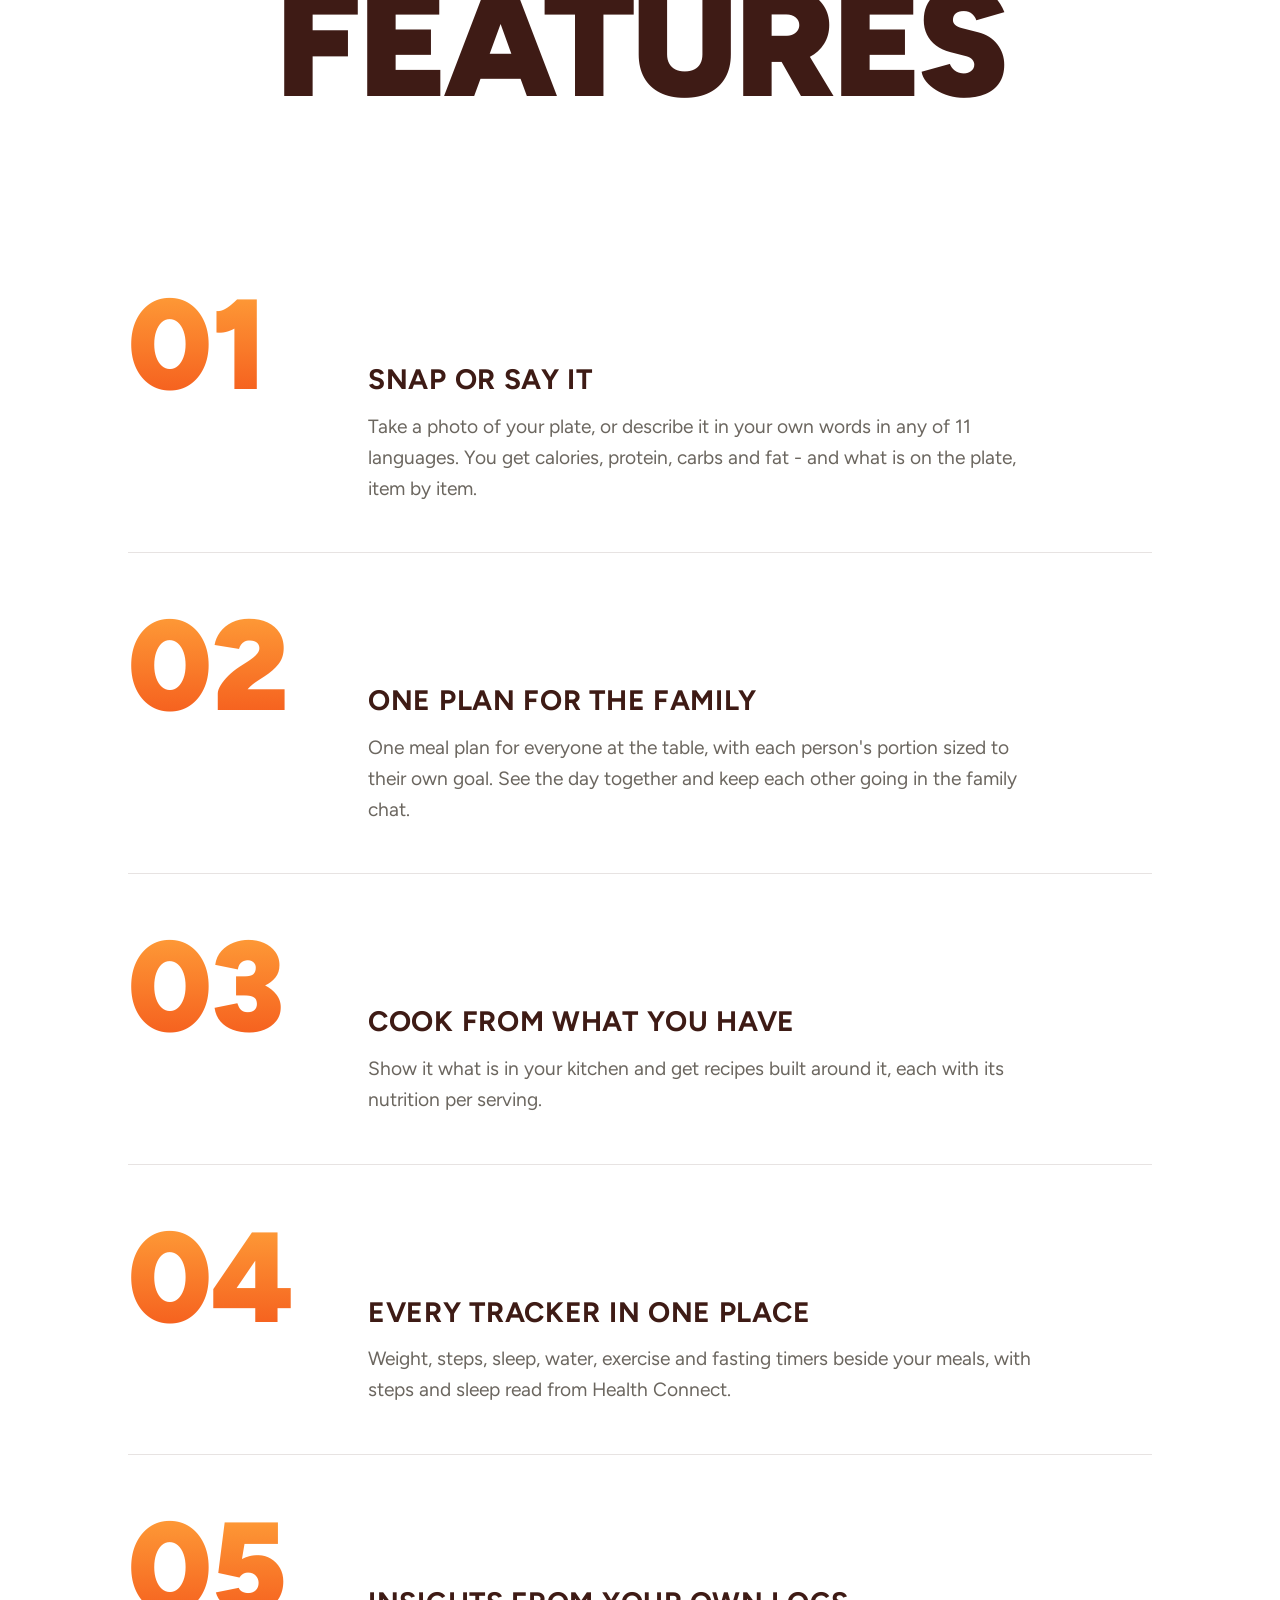
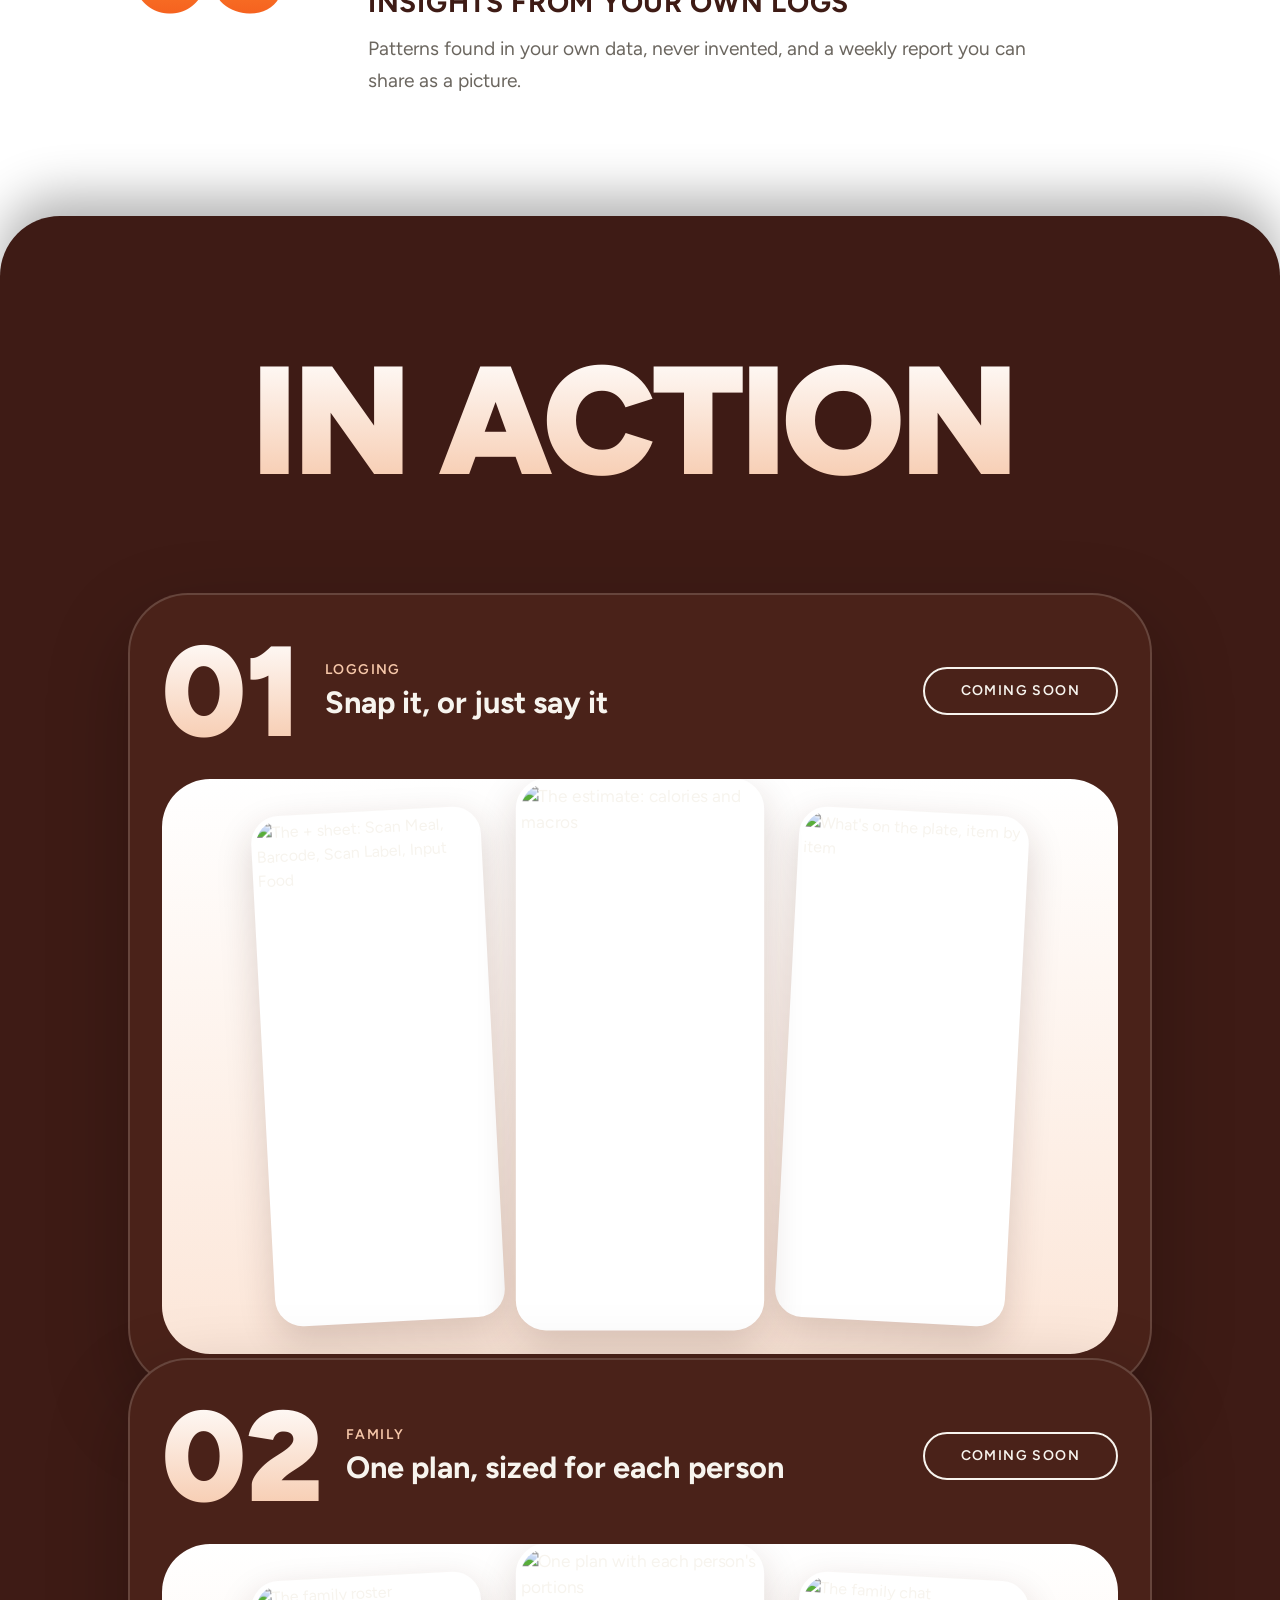
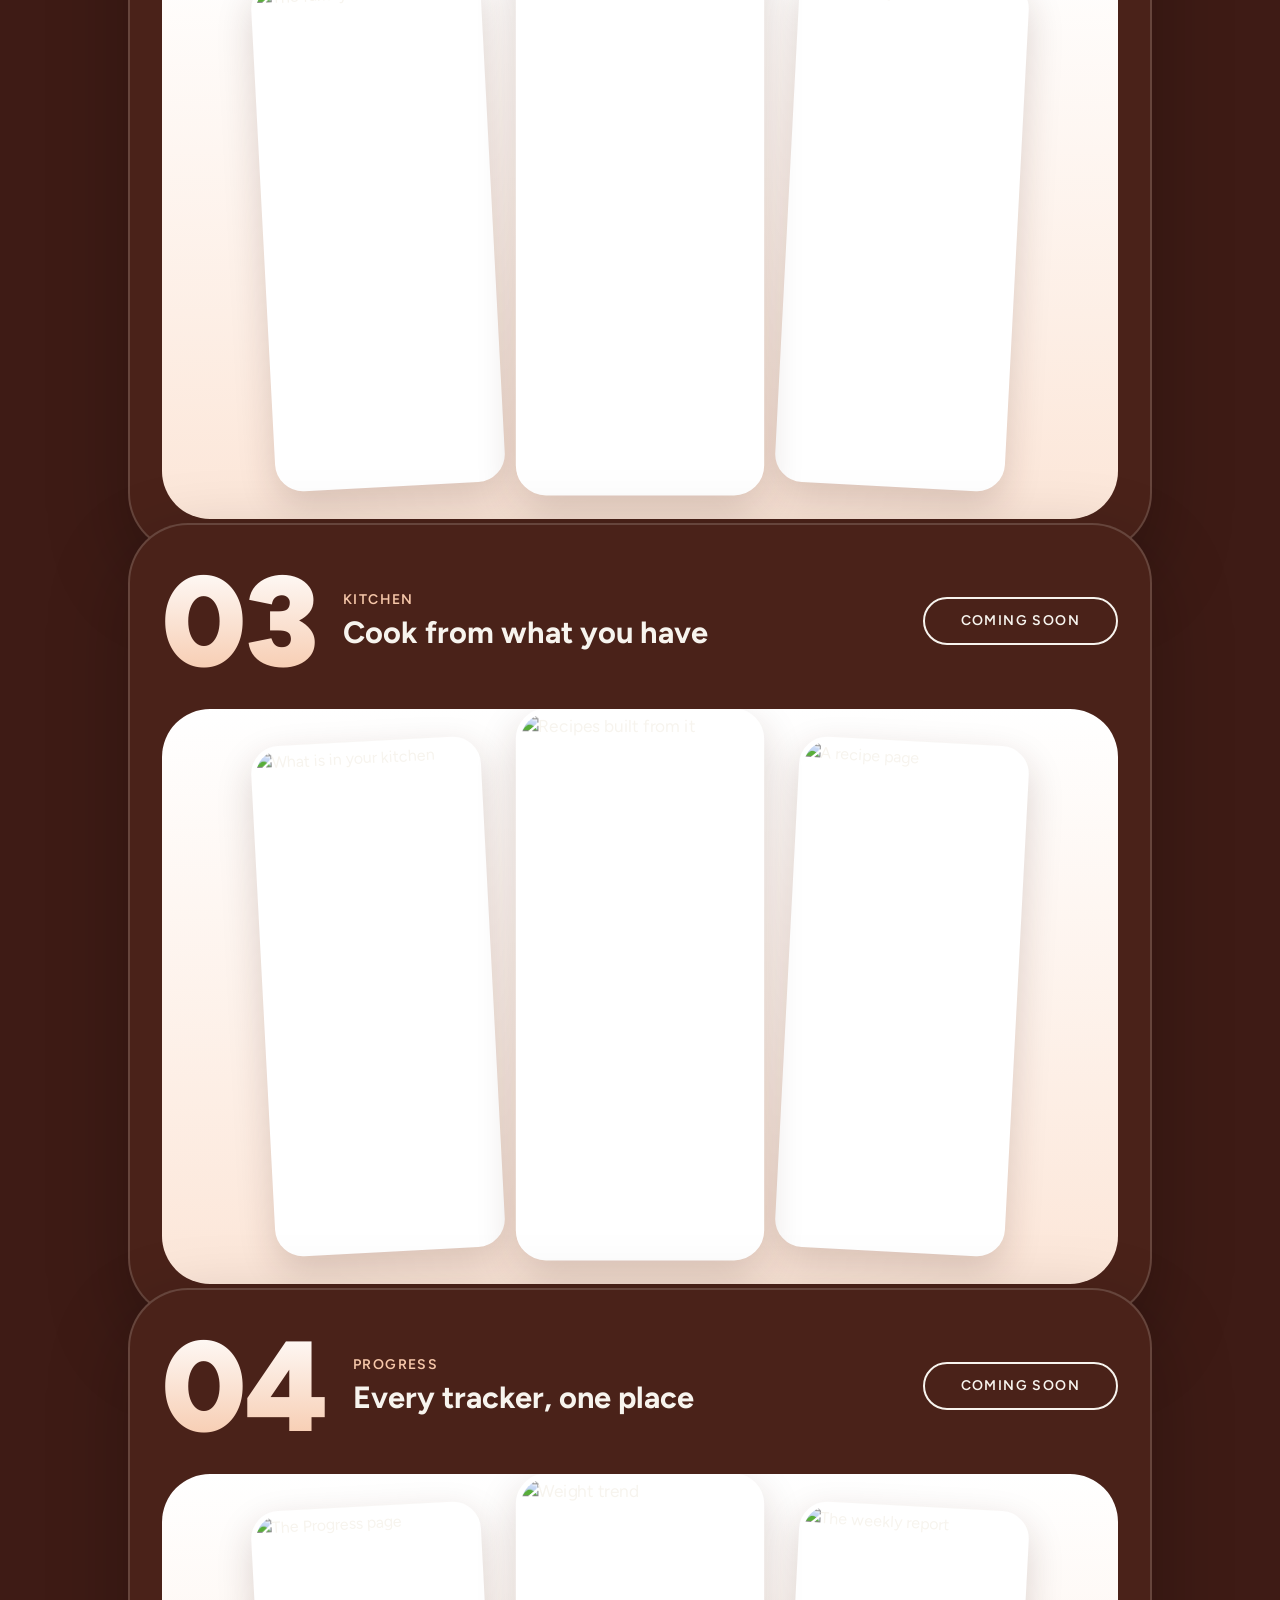
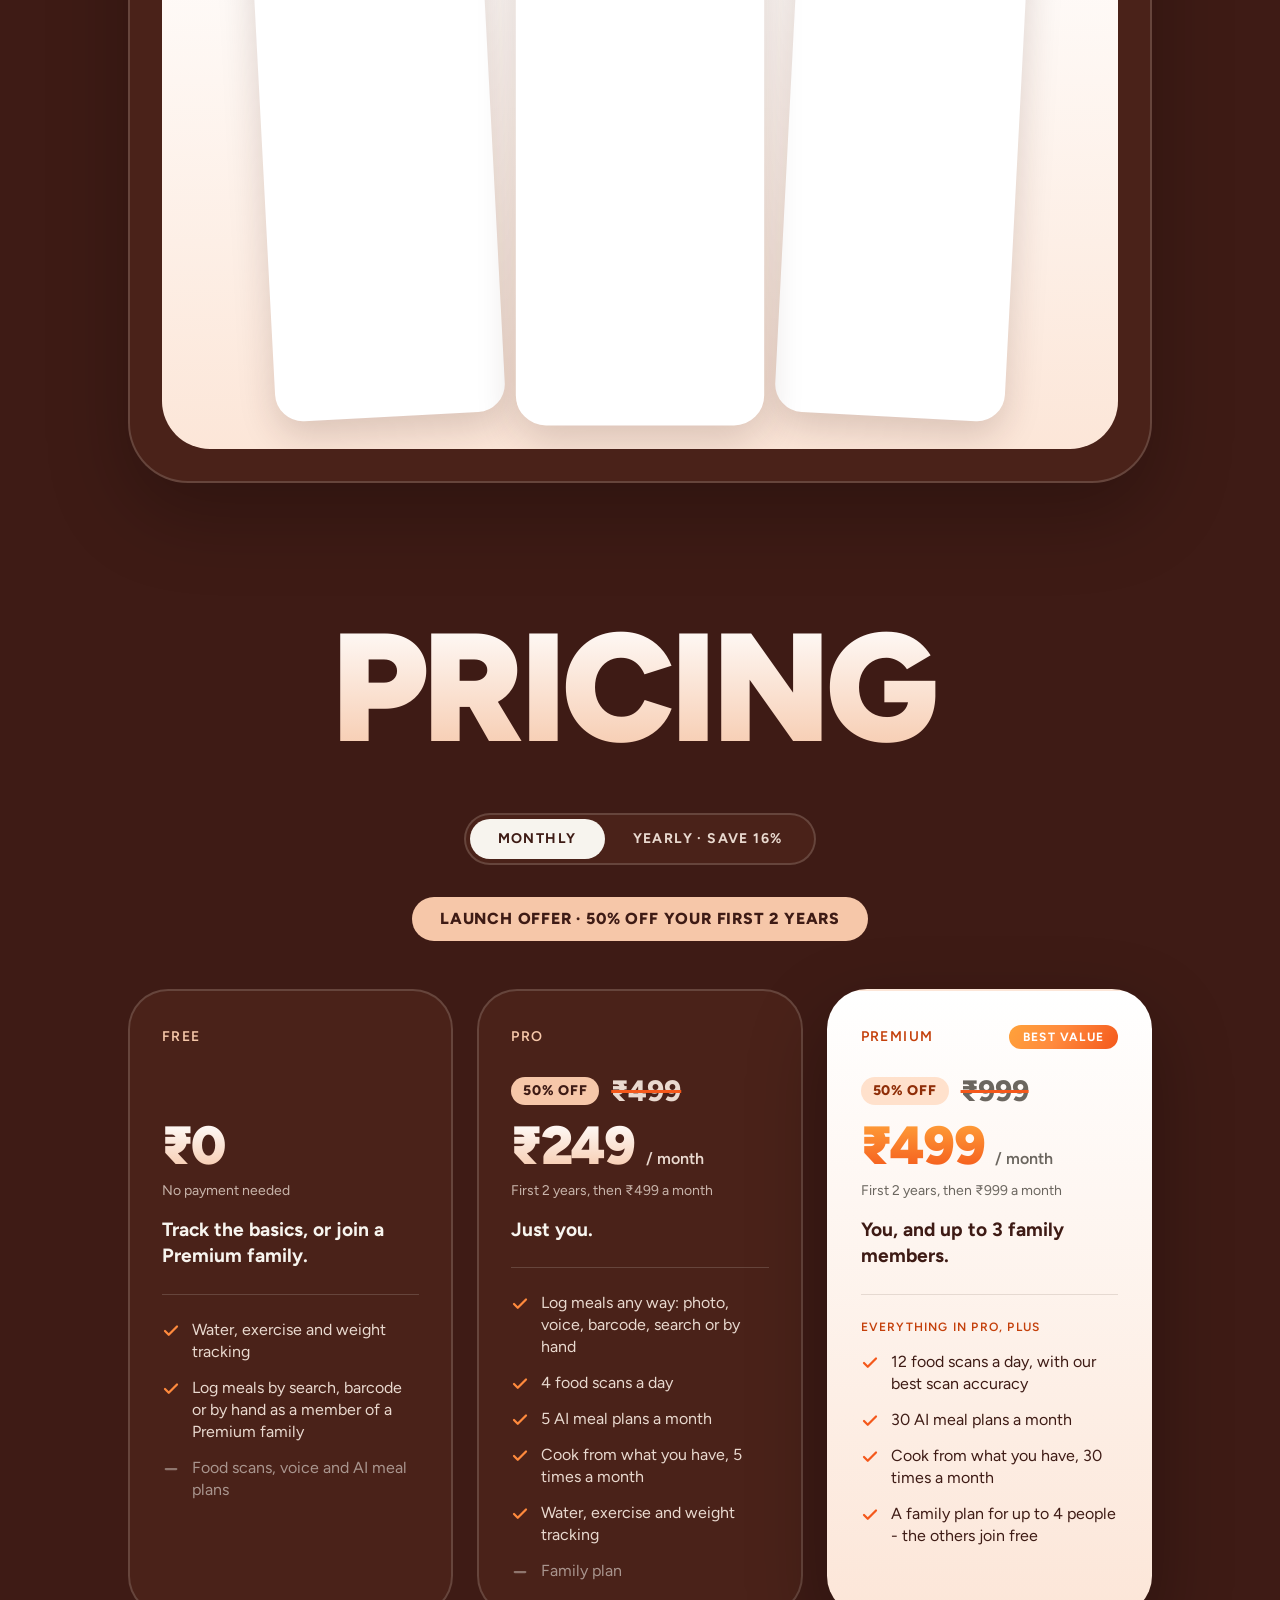
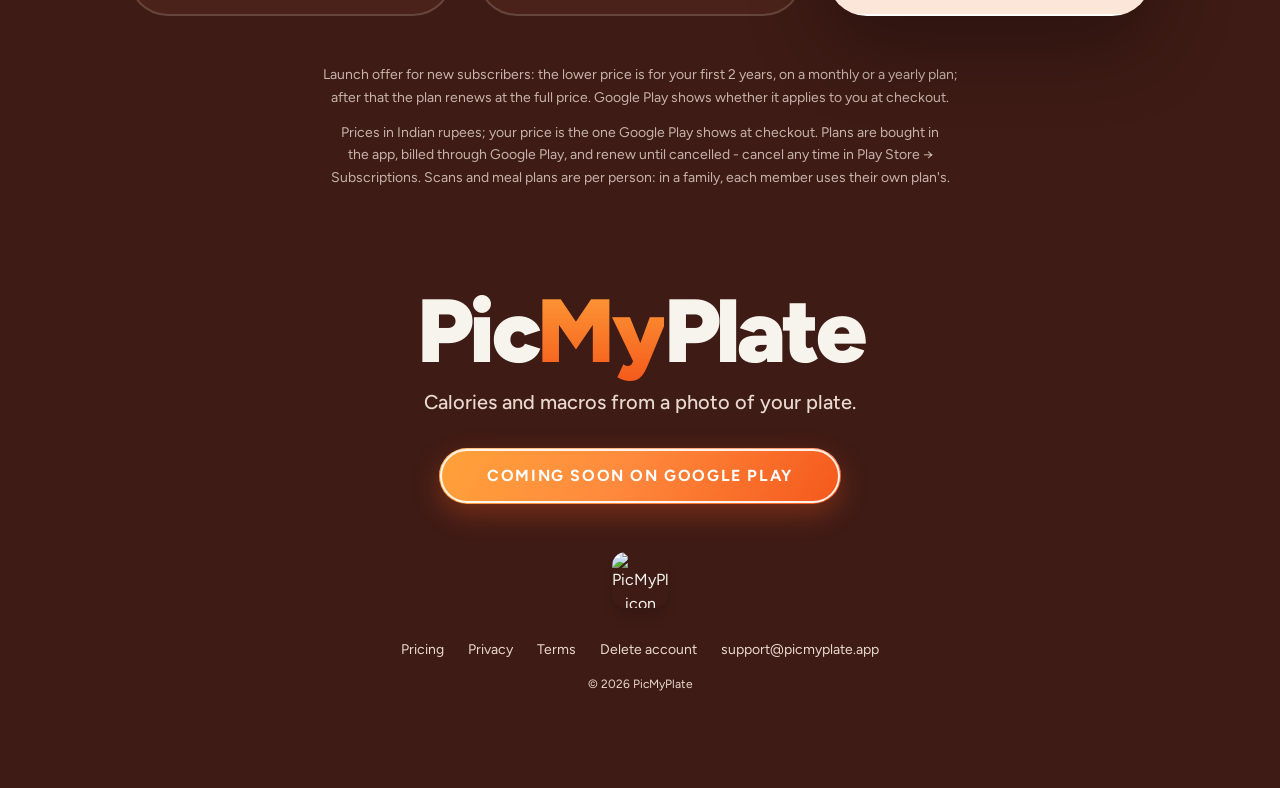
==== commit 42e73873: "Pricing: the launch offer is for the first 2 years, not 4 (owner, 18 Nov) Co-Authored-By: Claude Opu" ====
--- a/index.html
+++ b/index.html
@@ -41,7 +41,7 @@
       }
     }
     </script>
-    <script type="module" crossorigin src="/assets/index-C2rIFPkR.js"></script>
+    <script type="module" crossorigin src="/assets/index-NHexQdJw.js"></script>
     <link rel="stylesheet" crossorigin href="/assets/index-CUzQh5iW.css">
   </head>
   <body class="bg-[#F7F4EE] text-[#3E1B15] selection:bg-[#FDEBE0] selection:text-[#C4400B] antialiased">
